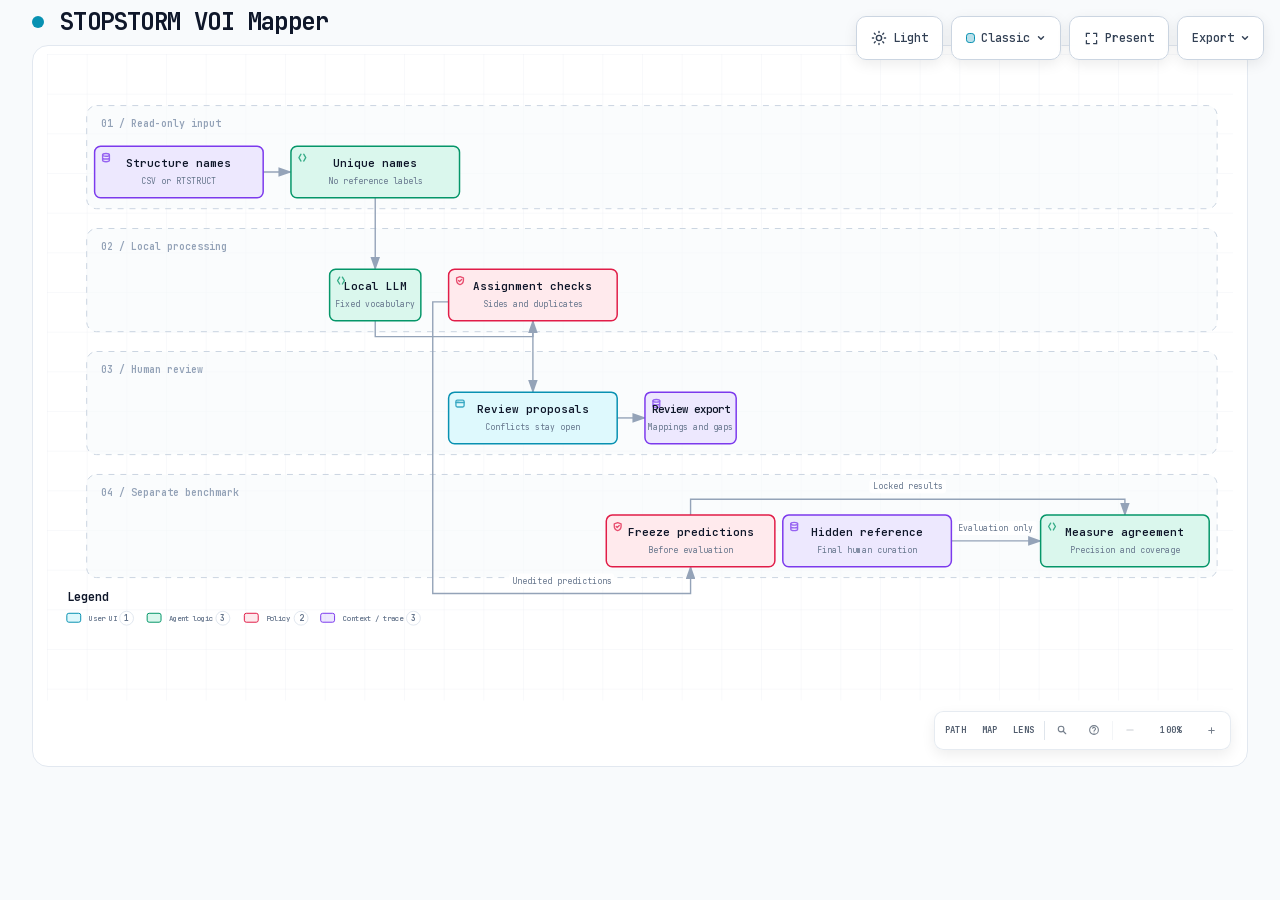
==== docs/workflow.html @ 77e79710 "Add local VOI mapping workflow with guarded assignments and synthetic tests" ====
<!DOCTYPE html>
<html lang="en" data-theme="dark" data-preset="classic">
<head>
  <meta charset="UTF-8">
  <meta name="viewport" content="width=device-width, initial-scale=1.0">
  <meta name="generator" content="archify 2.17.0-dev.1">
  <title>STOPSTORM VOI Mapper Diagram</title>
  <script>
    // Resolve the theme before first paint so light-preference users don't
    // see a dark flash. The toolbar script below re-applies with UI state.
    (function () {
      try {
        var theme = null;
        try {
          var param = new URLSearchParams(window.location.search).get('theme');
          if (param === 'light' || param === 'dark') theme = param;
          if (new URLSearchParams(window.location.search).get('embed') === '1') {
            document.documentElement.setAttribute('data-embed', 'true');
          }
          if (new URLSearchParams(window.location.search).get('present') === '1') {
            document.documentElement.setAttribute('data-present', 'true');
          }
        } catch (_) {}
        if (!theme) {
          try { theme = localStorage.getItem('archify-theme'); } catch (_) {}
        }
        if (theme !== 'light' && theme !== 'dark') {
          theme = window.matchMedia('(prefers-color-scheme: light)').matches ? 'light' : 'dark';
        }
        document.documentElement.setAttribute('data-theme', theme);
      } catch (_) {}
    })();
  </script>
  <style id="archify-fonts">
/*
JetBrains Mono variable WOFF2 subsets from Google Fonts service revision v24.
These fixed bytes are shared by the viewer and its SVG/raster exports.
No local() source: an installed copy must not override the bundled font.
Uncovered characters (including CJK) still use the system fallback stack.
Upstream: https://github.com/JetBrains/JetBrainsMono

cyrillic-ext    1664 bytes  sha256 9343de2ca5d9549f792e7962375af8efb0f320c7643bfd36c884b5a30e5c396f
cyrillic        8892 bytes  sha256 4995a9a43ac659ec32fcd8b463755cd6a07b31a6e6b3894a6a153b661cf490e2
greek           6800 bytes  sha256 49c3da6c9a2b279b0f1f860f5cfb1f5dc38d88a5c7be9c9b1837bbc4e3db6111
vietnamese      5872 bytes  sha256 d44eb1936043a56038eb02dd70b243f379bef65783f94ec12f277550720411f1
latin-ext      11596 bytes  sha256 9c38cb2d0d2d93c1ee6e21fa78db76f13ea7e15e15cc64214c7ca89b6aaa35c4
latin          31340 bytes  sha256 2c32b9b3ee358c119e210f6f5195f9bd34894d78a785ff2e95d60e718e400af4

Copyright 2020 The JetBrains Mono Project Authors (https://github.com/JetBrains/JetBrainsMono)

This Font Software is licensed under the SIL Open Font License, Version 1.1.
This license is copied below, and is also available with a FAQ at:
https://openfontlicense.org


-----------------------------------------------------------
SIL OPEN FONT LICENSE Version 1.1 - 26 February 2007
-----------------------------------------------------------

PREAMBLE
The goals of the Open Font License (OFL) are to stimulate worldwide
development of collaborative font projects, to support the font creation
efforts of academic and linguistic communities, and to provide a free and
open framework in which fonts may be shared and improved in partnership
with others.

The OFL allows the licensed fonts to be used, studied, modified and
redistributed freely as long as they are not sold by themselves. The
fonts, including any derivative works, can be bundled, embedded,
redistributed and/or sold with any software provided that any reserved
names are not used by derivative works. The fonts and derivatives,
however, cannot be released under any other type of license. The
requirement for fonts to remain under this license does not apply
to any document created using the fonts or their derivatives.

DEFINITIONS
"Font Software" refers to the set of files released by the Copyright
Holder(s) under this license and clearly marked as such. This may
include source files, build scripts and documentation.

"Reserved Font Name" refers to any names specified as such after the
copyright statement(s).

"Original Version" refers to the collection of Font Software components as
distributed by the Copyright Holder(s).

"Modified Version" refers to any derivative made by adding to, deleting,
or substituting -- in part or in whole -- any of the components of the
Original Version, by changing formats or by porting the Font Software to a
new environment.

"Author" refers to any designer, engineer, programmer, technical
writer or other person who contributed to the Font Software.

PERMISSION & CONDITIONS
Permission is hereby granted, free of charge, to any person obtaining
a copy of the Font Software, to use, study, copy, merge, embed, modify,
redistribute, and sell modified and unmodified copies of the Font
Software, subject to the following conditions:

1) Neither the Font Software nor any of its individual components,
in Original or Modified Versions, may be sold by itself.

2) Original or Modified Versions of the Font Software may be bundled,
redistributed and/or sold with any software, provided that each copy
contains the above copyright notice and this license. These can be
included either as stand-alone text files, human-readable headers or
in the appropriate machine-readable metadata fields within text or
binary files as long as those fields can be easily viewed by the user.

3) No Modified Version of the Font Software may use the Reserved Font
Name(s) unless explicit written permission is granted by the corresponding
Copyright Holder. This restriction only applies to the primary font name as
presented to the users.

4) The name(s) of the Copyright Holder(s) or the Author(s) of the Font
Software shall not be used to promote, endorse or advertise any
Modified Version, except to acknowledge the contribution(s) of the
Copyright Holder(s) and the Author(s) or with their explicit written
permission.

5) The Font Software, modified or unmodified, in part or in whole,
must be distributed entirely under this license, and must not be
distributed under any other license. The requirement for fonts to
remain under this license does not apply to any document created
using the Font Software.

TERMINATION
This license becomes null and void if any of the above conditions are
not met.

DISCLAIMER
THE FONT SOFTWARE IS PROVIDED "AS IS", WITHOUT WARRANTY OF ANY KIND,
EXPRESS OR IMPLIED, INCLUDING BUT NOT LIMITED TO ANY WARRANTIES OF
MERCHANTABILITY, FITNESS FOR A PARTICULAR PURPOSE AND NONINFRINGEMENT
OF COPYRIGHT, PATENT, TRADEMARK, OR OTHER RIGHT. IN NO EVENT SHALL THE
COPYRIGHT HOLDER BE LIABLE FOR ANY CLAIM, DAMAGES OR OTHER LIABILITY,
INCLUDING ANY GENERAL, SPECIAL, INDIRECT, INCIDENTAL, OR CONSEQUENTIAL
DAMAGES, WHETHER IN AN ACTION OF CONTRACT, TORT OR OTHERWISE, ARISING
FROM, OUT OF THE USE OR INABILITY TO USE THE FONT SOFTWARE OR FROM
OTHER DEALINGS IN THE FONT SOFTWARE.
*/
    /* cyrillic-ext */
    @font-face { font-family: 'JetBrains Mono'; font-style: normal; font-weight: 400 800; font-display: swap;
      src: url([data-uri]) format('woff2');
      unicode-range: U+0460-052F, U+1C80-1C8A, U+20B4, U+2DE0-2DFF, U+A640-A69F, U+FE2E-FE2F; }
    /* cyrillic */
    @font-face { font-family: 'JetBrains Mono'; font-style: normal; font-weight: 400 800; font-display: swap;
      src: url([data-uri]) format('woff2');
      unicode-range: U+0301, U+0400-045F, U+0490-0491, U+04B0-04B1, U+2116; }
    /* greek */
    @font-face { font-family: 'JetBrains Mono'; font-style: normal; font-weight: 400 800; font-display: swap;
      src: url([data-uri]) format('woff2');
      unicode-range: U+0370-0377, U+037A-037F, U+0384-038A, U+038C, U+038E-03A1, U+03A3-03FF; }
    /* vietnamese */
    @font-face { font-family: 'JetBrains Mono'; font-style: normal; font-weight: 400 800; font-display: swap;
      src: url([data-uri]) format('woff2');
      unicode-range: U+0102-0103, U+0110-0111, U+0128-0129, U+0168-0169, U+01A0-01A1, U+01AF-01B0, U+0300-0301, U+0303-0304, U+0308-0309, U+0323, U+0329, U+1EA0-1EF9, U+20AB; }
    /* latin-ext */
    @font-face { font-family: 'JetBrains Mono'; font-style: normal; font-weight: 400 800; font-display: swap;
      src: url([data-uri]) format('woff2');
      unicode-range: U+0100-02BA, U+02BD-02C5, U+02C7-02CC, U+02CE-02D7, U+02DD-02FF, U+0304, U+0308, U+0329, U+1D00-1DBF, U+1E00-1E9F, U+1EF2-1EFF, U+2020, U+20A0-20AB, U+20AD-20C0, U+2113, U+2C60-2C7F, U+A720-A7FF; }
    /* latin */
    @font-face { font-family: 'JetBrains Mono'; font-style: normal; font-weight: 400 800; font-display: swap;
      src: url([data-uri]) format('woff2');
      unicode-range: U+0000-00FF, U+0131, U+0152-0153, U+02BB-02BC, U+02C6, U+02DA, U+02DC, U+0304, U+0308, U+0329, U+2000-206F, U+20AC, U+2122, U+2191, U+2193, U+2212, U+2215, U+FEFF, U+FFFD; }
  </style>
  <style>
    /* ==========================================================
       THEME VARIABLES — switch by toggling [data-theme] on <html>
       ========================================================== */
    :root,
    [data-theme="dark"] {
      --bg: #020617;
      --grid: #1e293b;
      --text: #ffffff;
      --text-muted: #94a3b8;
      --text-dim: #475569;
      /* UI chrome and menu hints need more contrast than SVG .t-dim accents */
      --text-faint: #7d8da1;

      --panel: rgba(15, 23, 42, 0.5);
      --panel-border: #1e293b;
      --lane-fill: rgba(15, 23, 42, 0.22);
      --lane-stroke: #334155;

      --arrow: #64748b;
      --arrow-emphasis: #34d399;

      /* Opaque mask color used behind semi-transparent component fills
         so the arrows drawn underneath are properly hidden. */
      --mask: #0f172a;

      --frontend-fill:    rgba(8, 51, 68, 0.4);
      --frontend-stroke:  #22d3ee;
      --backend-fill:     rgba(6, 78, 59, 0.4);
      --backend-stroke:   #34d399;
      --database-fill:    rgba(76, 29, 149, 0.4);
      --database-stroke:  #a78bfa;
      --cloud-fill:       rgba(120, 53, 15, 0.3);
      --cloud-stroke:     #fbbf24;
      --security-fill:    rgba(136, 19, 55, 0.4);
      --security-stroke:  #fb7185;
      --messagebus-fill:  rgba(251, 146, 60, 0.3);
      --messagebus-stroke:#fb923c;
      --external-fill:    rgba(30, 41, 59, 0.5);
      --external-stroke:  #94a3b8;

      --toolbar-bg:       rgba(15, 23, 42, 0.8);
      --toolbar-border:   #334155;
      --toolbar-text:     #e2e8f0;
      --toolbar-hover:    rgba(15, 23, 42, 0.95);
      --toolbar-menu-bg:  #0f172a;
    }

    [data-theme="light"] {
      --bg: #f8fafc;
      --grid: #e2e8f0;
      --text: #0f172a;
      --text-muted: #64748b;
      --text-dim: #94a3b8;
      --text-faint: #64748b;

      --panel: #ffffff;
      --panel-border: #e2e8f0;
      --lane-fill: rgba(248, 250, 252, 0.65);
      --lane-stroke: #cbd5e1;

      --arrow: #94a3b8;
      --arrow-emphasis: #059669;

      --mask: #ffffff;

      --frontend-fill:    rgba(34, 211, 238, 0.15);
      --frontend-stroke:  #0891b2;
      --backend-fill:     rgba(52, 211, 153, 0.18);
      --backend-stroke:   #059669;
      --database-fill:    rgba(167, 139, 250, 0.2);
      --database-stroke:  #7c3aed;
      --cloud-fill:       rgba(251, 191, 36, 0.18);
      --cloud-stroke:     #d97706;
      --security-fill:    rgba(251, 113, 133, 0.15);
      --security-stroke:  #e11d48;
      --messagebus-fill:  rgba(251, 146, 60, 0.15);
      --messagebus-stroke:#ea580c;
      --external-fill:    rgba(148, 163, 184, 0.18);
      --external-stroke:  #64748b;

      --toolbar-bg:       rgba(255, 255, 255, 0.92);
      --toolbar-border:   #cbd5e1;
      --toolbar-text:     #334155;
      --toolbar-hover:    #ffffff;
      --toolbar-menu-bg:  #ffffff;
    }

    /* ==========================================================
       SIGNAL FLOW — an opt-in, motion-forward visual preset.
       The variables also target a standalone exported SVG, whose
       root carries data-preset and data-theme directly.
       ========================================================== */
    [data-preset="signal-flow"][data-theme="dark"] {
      --bg: #030711;
      --grid: #15233a;
      --panel: rgba(6, 14, 28, 0.78);
      --panel-border: #1d3350;
      --lane-fill: rgba(9, 22, 40, 0.5);
      --lane-stroke: #2c4564;
      --text: #f5fbff;
      --text-muted: #9eb0c7;
      --text-dim: #52667f;
      --text-faint: #7890ad;
      --mask: #07101e;
      --frontend-fill: rgba(6, 182, 212, 0.14);
      --frontend-stroke: #67e8f9;
      --backend-fill: rgba(16, 185, 129, 0.14);
      --backend-stroke: #5eead4;
      --database-fill: rgba(139, 92, 246, 0.16);
      --database-stroke: #c4b5fd;
      --cloud-fill: rgba(245, 158, 11, 0.13);
      --cloud-stroke: #fcd34d;
      --security-fill: rgba(244, 63, 94, 0.13);
      --security-stroke: #fda4af;
      --messagebus-fill: rgba(249, 115, 22, 0.13);
      --messagebus-stroke: #fdba74;
      --external-fill: rgba(71, 85, 105, 0.24);
      --external-stroke: #a5b4c7;
      --arrow: #7890ad;
      --arrow-emphasis: #2dd4bf;
      --toolbar-bg: rgba(7, 16, 30, 0.86);
      --toolbar-border: #29415f;
      --toolbar-menu-bg: #07101e;
    }

    [data-preset="signal-flow"][data-theme="light"] {
      --bg: #f4f9fc;
      --grid: #d4e5ee;
      --panel: rgba(255, 255, 255, 0.82);
      --panel-border: #bfd5e2;
      --lane-fill: rgba(232, 243, 248, 0.62);
      --lane-stroke: #a9c5d5;
      --text: #102638;
      --text-muted: #587287;
      --text-dim: #8aa2b4;
      --text-faint: #668397;
      --mask: #ffffff;
      --frontend-fill: rgba(6, 182, 212, 0.09);
      --frontend-stroke: #0789a1;
      --backend-fill: rgba(5, 150, 105, 0.09);
      --backend-stroke: #087f69;
      --database-fill: rgba(124, 58, 237, 0.09);
      --database-stroke: #7254c7;
      --cloud-fill: rgba(217, 119, 6, 0.08);
      --cloud-stroke: #b9670b;
      --security-fill: rgba(225, 29, 72, 0.08);
      --security-stroke: #c53a59;
      --messagebus-fill: rgba(234, 88, 12, 0.08);
      --messagebus-stroke: #c65f27;
      --external-fill: rgba(100, 116, 139, 0.1);
      --external-stroke: #607a8c;
      --arrow: #7b97aa;
      --arrow-emphasis: #0d9488;
    }

    /* ==========================================================
       BLUEPRINT — a review-first drafting preset for deployment,
       infrastructure, and technical design documentation. It keeps
       the same semantic palette and geometry while trading glow for
       precise grid contrast, squared materials, and drafting marks.
       ========================================================== */
    [data-preset="blueprint"][data-theme="dark"] {
      --bg: #06131f;
      --grid: #17425a;
      --panel: rgba(7, 27, 43, 0.9);
      --panel-border: #27627f;
      --lane-fill: rgba(10, 43, 66, 0.36);
      --lane-stroke: #34799a;
      --text: #e3f6ff;
      --text-muted: #91b8ca;
      --text-dim: #557e92;
      --text-faint: #739caf;
      --mask: #0a2031;
      --frontend-fill: rgba(26, 157, 193, 0.14);
      --frontend-stroke: #66d9ef;
      --backend-fill: rgba(31, 155, 124, 0.13);
      --backend-stroke: #69dfbd;
      --database-fill: rgba(120, 105, 196, 0.14);
      --database-stroke: #b4a8ff;
      --cloud-fill: rgba(197, 145, 43, 0.13);
      --cloud-stroke: #ffd166;
      --security-fill: rgba(199, 76, 104, 0.13);
      --security-stroke: #ff8da1;
      --messagebus-fill: rgba(207, 112, 49, 0.13);
      --messagebus-stroke: #ffad66;
      --external-fill: rgba(84, 119, 139, 0.18);
      --external-stroke: #a7cad9;
      --arrow: #78a3b7;
      --arrow-emphasis: #64dfc1;
      --toolbar-bg: rgba(7, 28, 45, 0.92);
      --toolbar-border: #34799a;
      --toolbar-text: #d8f3ff;
      --toolbar-hover: rgba(18, 58, 83, 0.95);
      --toolbar-menu-bg: #0a2031;
    }

    [data-preset="blueprint"][data-theme="light"] {
      --bg: #edf7fa;
      --grid: #b5d5e1;
      --panel: rgba(249, 253, 255, 0.94);
      --panel-border: #78aabd;
      --lane-fill: rgba(210, 232, 240, 0.42);
      --lane-stroke: #83b2c4;
      --text: #123344;
      --text-muted: #4e7486;
      --text-dim: #86a6b4;
      --text-faint: #668c9d;
      --mask: #f9fdff;
      --frontend-fill: rgba(8, 145, 178, 0.08);
      --frontend-stroke: #087f9c;
      --backend-fill: rgba(5, 128, 101, 0.08);
      --backend-stroke: #08755f;
      --database-fill: rgba(100, 75, 180, 0.08);
      --database-stroke: #6757a8;
      --cloud-fill: rgba(181, 120, 15, 0.08);
      --cloud-stroke: #a86609;
      --security-fill: rgba(190, 48, 80, 0.07);
      --security-stroke: #b32f50;
      --messagebus-fill: rgba(196, 81, 22, 0.07);
      --messagebus-stroke: #b65120;
      --external-fill: rgba(79, 112, 128, 0.08);
      --external-stroke: #506f7e;
      --arrow: #6d93a5;
      --arrow-emphasis: #087f69;
      --toolbar-bg: rgba(247, 252, 254, 0.94);
      --toolbar-border: #8ab5c5;
      --toolbar-text: #294f61;
      --toolbar-hover: #ffffff;
      --toolbar-menu-bg: #f9fdff;
    }

    /* ==========================================================
       EDITORIAL — a warm, publication-minded preset for design
       reviews, launch notes, and documentation. The diagram keeps
       the same semantic palette and exact geometry, but trades
       software chrome for paper, ink, ruled structure, and one
       restrained vermilion accent.
       ========================================================== */
    [data-preset="editorial"][data-theme="dark"] {
      --bg: #181611;
      --grid: #39342a;
      --panel: rgba(35, 31, 24, 0.96);
      --panel-border: #625a4a;
      --lane-fill: rgba(52, 46, 35, 0.46);
      --lane-stroke: #726957;
      --text: #f4eddf;
      --text-muted: #b9ae9b;
      --text-dim: #776e60;
      --text-faint: #9d917e;
      --mask: #231f18;
      --frontend-fill: rgba(43, 133, 142, 0.16);
      --frontend-stroke: #7fc6c7;
      --backend-fill: rgba(63, 132, 92, 0.16);
      --backend-stroke: #8fc29e;
      --database-fill: rgba(117, 91, 141, 0.17);
      --database-stroke: #c0a4d0;
      --cloud-fill: rgba(170, 119, 49, 0.16);
      --cloud-stroke: #d8ad68;
      --security-fill: rgba(157, 69, 65, 0.17);
      --security-stroke: #df9085;
      --messagebus-fill: rgba(174, 79, 42, 0.16);
      --messagebus-stroke: #df946f;
      --external-fill: rgba(126, 115, 96, 0.18);
      --external-stroke: #b8ad99;
      --arrow: #948978;
      --arrow-emphasis: #dd6b3d;
      --toolbar-bg: rgba(35, 31, 24, 0.92);
      --toolbar-border: #625a4a;
      --toolbar-text: #eee5d5;
      --toolbar-hover: #302a20;
      --toolbar-menu-bg: #231f18;
    }

    [data-preset="editorial"][data-theme="light"] {
      --bg: #f2eee5;
      --grid: #d8d0c2;
      --panel: rgba(251, 248, 241, 0.97);
      --panel-border: #c4b9a6;
      --lane-fill: rgba(229, 221, 207, 0.42);
      --lane-stroke: #b8aa94;
      --text: #242018;
      --text-muted: #6f6658;
      --text-dim: #a09788;
      --text-faint: #817767;
      --mask: #fbf8f1;
      --frontend-fill: rgba(31, 117, 126, 0.09);
      --frontend-stroke: #287e84;
      --backend-fill: rgba(42, 119, 75, 0.09);
      --backend-stroke: #397b53;
      --database-fill: rgba(105, 75, 130, 0.09);
      --database-stroke: #765d86;
      --cloud-fill: rgba(157, 103, 31, 0.1);
      --cloud-stroke: #9a671f;
      --security-fill: rgba(153, 58, 52, 0.09);
      --security-stroke: #9e463f;
      --messagebus-fill: rgba(182, 70, 27, 0.09);
      --messagebus-stroke: #ad4b25;
      --external-fill: rgba(101, 91, 75, 0.09);
      --external-stroke: #746b5e;
      --arrow: #8a806f;
      --arrow-emphasis: #bb4c23;
      --toolbar-bg: rgba(251, 248, 241, 0.94);
      --toolbar-border: #c4b9a6;
      --toolbar-text: #40392f;
      --toolbar-hover: #fffdf8;
      --toolbar-menu-bg: #fbf8f1;
    }

    * { margin: 0; padding: 0; box-sizing: border-box; }

    body {
      font-family: 'JetBrains Mono', ui-monospace, SFMono-Regular, Menlo, Consolas, 'DejaVu Sans Mono', 'Liberation Mono', 'Noto Sans Mono CJK SC', 'PingFang SC', 'Hiragino Sans GB', 'Microsoft YaHei', monospace;
      background: var(--bg);
      min-height: 100vh;
      padding: 2rem;
      color: var(--text);
      transition: background 0.2s ease, color 0.2s ease;
    }

    html[data-preset="signal-flow"] body {
      background-image:
        radial-gradient(circle at 18% -8%, rgba(34, 211, 238, 0.14), transparent 34rem),
        radial-gradient(circle at 92% 18%, rgba(139, 92, 246, 0.12), transparent 30rem);
      background-attachment: fixed;
    }
    html[data-preset="signal-flow"][data-theme="light"] body {
      background-image:
        radial-gradient(circle at 18% -8%, rgba(6, 182, 212, 0.12), transparent 34rem),
        radial-gradient(circle at 92% 18%, rgba(139, 92, 246, 0.08), transparent 30rem);
    }
    html[data-preset="blueprint"] body {
      background-image:
        linear-gradient(var(--grid) 1px, transparent 1px),
        linear-gradient(90deg, var(--grid) 1px, transparent 1px);
      background-size: 32px 32px;
      background-position: -1px -1px;
      background-attachment: fixed;
    }
    html[data-preset="editorial"] body {
      background-image:
        linear-gradient(90deg, transparent 0, transparent 5.4rem, color-mix(in srgb, var(--security-stroke) 18%, transparent) 5.4rem, color-mix(in srgb, var(--security-stroke) 18%, transparent) calc(5.4rem + 1px), transparent calc(5.4rem + 1px)),
        repeating-linear-gradient(0deg, transparent 0, transparent 31px, color-mix(in srgb, var(--grid) 36%, transparent) 31px, color-mix(in srgb, var(--grid) 36%, transparent) 32px);
      background-attachment: fixed;
    }

    /* Gallery/embed mode keeps the generated artifact as the source of truth
       while presenting only its diagram surface inside a proof card. */
    html[data-embed="true"] body {
      min-height: 0;
      padding: 0;
      overflow: hidden;
      background: var(--bg);
      background-image: none;
    }
    html[data-embed="true"] .toolbar,
    html[data-embed="true"] .header,
    html[data-embed="true"] .cards,
    html[data-embed="true"] .diagram-nav,
    html[data-embed="true"] .overview-map,
    html[data-embed="true"] .focus-chip,
    html[data-embed="true"] .route-probe,
    html[data-embed="true"] .semantic-lens,
    html[data-embed="true"] .diagram-guide,
    html[data-embed="true"] .node-finder,
    html[data-embed="true"] .guided-views { display: none !important; }
    html[data-embed="true"] .container { max-width: none; }
    html[data-embed="true"] .diagram-container {
      padding: 0.5rem;
      border: 0;
      border-radius: 0;
      box-shadow: none;
    }
    html[data-embed="true"] .diagram-container svg { min-width: 0; }

    /* Share Chapter Cue lives in the HTML viewer layer, not inside the SVG.
       It gives one-shot embeds a title, authored note, truthful stop order,
       and lifecycle state while canonical diagram geometry stays untouched. */
    .share-chapter-cue { display: none; }
    html[data-embed="true"][data-share-playback="true"] .share-chapter-cue:not([hidden]),
    html[data-embed="true"][data-share-moment="true"] .share-chapter-cue:not([hidden]) {
      position: absolute;
      z-index: 18;
      top: 0.85rem;
      left: 50%;
      display: grid;
      grid-template-columns: auto minmax(9rem, 13.5rem) minmax(0, 1fr);
      align-items: center;
      gap: 0.45rem 0.85rem;
      width: min(52rem, calc(100% - 1.5rem));
      min-height: 3.35rem;
      padding: 0.55rem 0.75rem 0.65rem;
      overflow: hidden;
      border: 1px solid color-mix(in srgb, var(--frontend-stroke) 42%, var(--toolbar-border));
      border-radius: 0.75rem;
      background:
        linear-gradient(115deg, color-mix(in srgb, var(--frontend-fill) 52%, transparent), transparent 45%),
        color-mix(in srgb, var(--toolbar-menu-bg) 92%, transparent);
      color: var(--toolbar-text);
      box-shadow: 0 14px 42px rgba(0, 0, 0, 0.3), inset 0 1px 0 rgba(255, 255, 255, 0.045);
      backdrop-filter: blur(16px);
      pointer-events: none;
      animation: archify-share-cue-enter 280ms cubic-bezier(0.22, 1, 0.36, 1) both;
    }
    html[data-preset="blueprint"] .share-chapter-cue {
      border-radius: 0.2rem;
      background:
        linear-gradient(90deg, color-mix(in srgb, var(--frontend-fill) 46%, transparent), transparent 36%),
        var(--toolbar-menu-bg);
      box-shadow: 0 10px 28px rgba(0, 0, 0, 0.2);
      backdrop-filter: none;
    }
    html[data-preset="editorial"] .share-chapter-cue {
      border-color: var(--panel-border);
      background:
        linear-gradient(90deg, color-mix(in srgb, var(--security-fill) 58%, transparent), transparent 42%),
        var(--toolbar-menu-bg);
      box-shadow: 0 10px 30px color-mix(in srgb, #000 18%, transparent);
      backdrop-filter: none;
    }
    html[data-preset="editorial"] .share-chapter-state { color: var(--arrow-emphasis); }
    html[data-preset="editorial"] .share-chapter-state::before {
      border-radius: 0;
      box-shadow: none;
      transform: rotate(45deg) scale(0.8);
    }
    .share-chapter-index {
      display: grid;
      gap: 0.12rem;
      min-width: 5rem;
      padding-right: 0.75rem;
      border-right: 1px solid var(--toolbar-border);
    }
    .share-chapter-state {
      display: inline-flex;
      align-items: center;
      gap: 0.36rem;
      color: var(--frontend-stroke);
      font-size: 0.5rem;
      font-weight: 800;
      letter-spacing: 0.14em;
      text-transform: uppercase;
    }
    .share-chapter-state::before {
      width: 0.38rem;
      height: 0.38rem;
      border-radius: 50%;
      background: currentColor;
      box-shadow: 0 0 10px currentColor;
      content: '';
    }
    .share-chapter-cue[data-state="playing"] .share-chapter-state::before {
      animation: archify-share-cue-pulse 1.15s ease-in-out infinite;
    }
    .share-chapter-count {
      color: var(--text-faint);
      font-size: 0.5rem;
      font-weight: 700;
      letter-spacing: 0.08em;
      text-transform: uppercase;
    }
    .share-chapter-copy { min-width: 0; }
    .share-chapter-copy strong,
    .share-chapter-copy small,
    .share-chapter-route {
      display: block;
      overflow: hidden;
      text-overflow: ellipsis;
      white-space: nowrap;
    }
    .share-chapter-copy strong {
      color: var(--toolbar-text);
      font-size: 0.6875rem;
      line-height: 1.35;
    }
    .share-chapter-copy small {
      margin-top: 0.08rem;
      color: var(--text-muted);
      font-size: 0.5rem;
      line-height: 1.35;
    }
    .share-chapter-route {
      color: color-mix(in srgb, var(--frontend-stroke) 76%, var(--text-muted));
      font-size: 0.5625rem;
      font-weight: 650;
      letter-spacing: 0.015em;
      text-align: right;
    }
    .share-chapter-progress {
      position: absolute;
      right: 0;
      bottom: 0;
      left: 0;
      height: 2px;
      overflow: hidden;
      background: color-mix(in srgb, var(--toolbar-border) 72%, transparent);
    }
    .share-chapter-progress span {
      display: block;
      width: 100%;
      height: 100%;
      background: linear-gradient(90deg, var(--frontend-stroke), var(--database-stroke));
      box-shadow: 0 0 12px var(--frontend-stroke);
      transform: scaleX(0);
      transform-origin: left center;
    }

    /* Presentation Stage is a viewer-only layer: it gives the live diagram
       the viewport while keeping guided views, theme, focus, and exports real.
       Embed mode wins when both query parameters are present. */
    html[data-present="true"]:not([data-embed="true"]) body {
      height: 100dvh;
      min-height: 0;
      padding: 1rem;
      overflow: hidden;
    }
    html[data-present="true"]:not([data-embed="true"]) .container {
      display: flex;
      flex-direction: column;
      gap: 0.75rem;
      width: 100%;
      max-width: none;
      height: calc(100dvh - 2rem);
    }
    html[data-present="true"]:not([data-embed="true"]) .header {
      flex: none;
      min-width: 0;
      margin: 0;
      padding-right: 23rem;
    }
    html[data-present="true"]:not([data-embed="true"]) .header-row { margin-bottom: 0.25rem; }
    html[data-present="true"]:not([data-embed="true"]) .subtitle {
      overflow: hidden;
      text-overflow: ellipsis;
      white-space: nowrap;
    }
    html[data-present="true"]:not([data-embed="true"]) .guided-views {
      flex: none;
      margin-bottom: 0;
    }
    html[data-present="true"]:not([data-embed="true"]) .diagram-container {
      display: flex;
      flex: 1 1 auto;
      align-items: center;
      justify-content: center;
      min-height: 0;
      padding: 0.75rem;
      padding-bottom: calc(0.75rem + var(--archify-nav-reserve));
    }
    html[data-present="true"]:not([data-embed="true"]) .diagram-container > svg {
      flex: 1 1 auto;
      height: 100%;
      min-height: 0;
      width: 100%;
      min-width: 0;
    }
    html[data-present="true"]:not([data-embed="true"]) .cards { display: none; }
    html[data-present="true"]:not([data-embed="true"]) #btn-present {
      border-color: var(--frontend-stroke);
      color: var(--frontend-stroke);
    }

    /* The reader owns only the outer scale. Wide diagrams keep one authored
       SVG/viewBox while the runtime chooses a desktop width from the actual
       vertical budget. This avoids device-specific files and breakpoint
       jumps between a laptop and a tall monitor. */
    .container {
      width: 100%;
      max-width: var(--archify-reader-width, 1440px);
      margin: 0 auto;
    }
    @media (min-width: 768px) and (max-height: 920px) {
      .header { margin-bottom: 1rem; }
      .diagram-container { padding: 1rem; }
      .cards { margin-top: 1rem; }
      .card { padding: 1rem; }
    }

    .header { margin-bottom: 1.5rem; padding-right: 29.5rem; }

    html[data-preset="signal-flow"] .header,
    html[data-preset="blueprint"] .header,
    html[data-preset="editorial"] .header { padding-right: 29.5rem; }

    .header-row {
      display: flex;
      align-items: center;
      gap: 1rem;
      margin-bottom: 0.5rem;
    }

    .pulse-dot {
      width: 12px;
      height: 12px;
      background: var(--frontend-stroke);
      border-radius: 50%;
      animation: none;
    }

    html[data-motion-capable="true"] .pulse-dot { animation: pulse 2s infinite; }

    @keyframes pulse {
      0%, 100% { opacity: 1; }
      50% { opacity: 0.5; }
    }

    h1 {
      font-size: 1.5rem;
      font-weight: 700;
      letter-spacing: -0.025em;
    }

    .subtitle {
      color: var(--text-muted);
      font-size: 0.875rem;
      margin-left: 1.75rem;
    }

    html[data-preset="signal-flow"] .header-row::after {
      content: attr(data-preset-badge-signal-flow);
      margin-left: auto;
      color: var(--frontend-stroke);
      border: 1px solid var(--frontend-stroke);
      border-radius: 999px;
      padding: 0.28rem 0.6rem;
      font-size: 0.625rem;
      letter-spacing: 0.12em;
      opacity: 0.82;
      box-shadow: 0 0 20px rgba(34, 211, 238, 0.12);
      white-space: nowrap;
    }

    html[data-preset="blueprint"] .pulse-dot {
      width: 10px;
      height: 10px;
      border: 1px solid var(--frontend-stroke);
      border-radius: 1px;
      background: transparent;
      box-shadow: inset 0 0 0 2px var(--bg);
      transform: rotate(45deg);
      animation: none;
    }
    html[data-preset="blueprint"] .header-row::after {
      content: attr(data-preset-badge-blueprint);
      margin-left: auto;
      padding: 0.28rem 0.55rem;
      border-top: 1px solid var(--frontend-stroke);
      border-bottom: 1px solid var(--frontend-stroke);
      color: var(--frontend-stroke);
      font-size: 0.5625rem;
      font-weight: 700;
      letter-spacing: 0.14em;
      white-space: nowrap;
    }

    html[data-preset="editorial"] h1,
    html[data-preset="editorial"] .card h3 {
      font-family: Georgia, 'Times New Roman', 'Songti SC', STSong, serif;
      letter-spacing: -0.02em;
    }
    html[data-preset="editorial"] h1 { font-size: 1.72rem; font-weight: 600; }
    html[data-preset="editorial"] .pulse-dot {
      width: 9px;
      height: 9px;
      border: 1px solid var(--arrow-emphasis);
      border-radius: 0;
      background: var(--arrow-emphasis);
      box-shadow: 0 0 0 3px color-mix(in srgb, var(--arrow-emphasis) 14%, transparent);
      transform: rotate(45deg);
      animation: none;
    }
    html[data-preset="editorial"] .header-row::after {
      content: attr(data-preset-badge-editorial);
      margin-left: auto;
      padding: 0.32rem 0 0.24rem;
      border-bottom: 2px solid var(--arrow-emphasis);
      color: var(--arrow-emphasis);
      font-family: Georgia, 'Times New Roman', serif;
      font-size: 0.625rem;
      font-style: italic;
      font-weight: 600;
      letter-spacing: 0.08em;
      white-space: nowrap;
    }

    .diagram-container {
      --archify-nav-reserve: 0px;
      background: var(--panel);
      border-radius: 1rem;
      border: 1px solid var(--panel-border);
      padding: 1.5rem;
      padding-bottom: calc(1.5rem + var(--archify-nav-reserve));
      overflow: hidden;
      position: relative;
    }

    html[data-preset="signal-flow"] .diagram-container {
      position: relative;
      overflow: hidden;
      background: linear-gradient(180deg, rgba(8, 20, 38, 0.82), rgba(3, 8, 18, 0.94));
      box-shadow: inset 0 1px 0 rgba(255, 255, 255, 0.04), 0 28px 80px rgba(0, 0, 0, 0.34);
    }
    html[data-preset="signal-flow"][data-theme="light"] .diagram-container {
      background: linear-gradient(180deg, rgba(255, 255, 255, 0.9), rgba(237, 246, 250, 0.94));
      box-shadow: inset 0 1px 0 rgba(255, 255, 255, 0.72), 0 24px 60px rgba(45, 78, 99, 0.12);
    }
    html[data-preset="blueprint"] .diagram-container {
      border-color: var(--panel-border);
      border-radius: 0.35rem;
      background: var(--panel);
      box-shadow:
        inset 0 0 0 1px color-mix(in srgb, var(--panel-border) 34%, transparent),
        0 18px 48px rgba(0, 0, 0, 0.16);
    }
    html[data-preset="blueprint"] .diagram-container::after {
      content: "";
      position: absolute;
      z-index: 10;
      inset: 0.7rem;
      pointer-events: none;
      background:
        linear-gradient(var(--frontend-stroke), var(--frontend-stroke)) left top / 1.35rem 1px no-repeat,
        linear-gradient(var(--frontend-stroke), var(--frontend-stroke)) left top / 1px 1.35rem no-repeat,
        linear-gradient(var(--frontend-stroke), var(--frontend-stroke)) right top / 1.35rem 1px no-repeat,
        linear-gradient(var(--frontend-stroke), var(--frontend-stroke)) right top / 1px 1.35rem no-repeat,
        linear-gradient(var(--frontend-stroke), var(--frontend-stroke)) left bottom / 1.35rem 1px no-repeat,
        linear-gradient(var(--frontend-stroke), var(--frontend-stroke)) left bottom / 1px 1.35rem no-repeat,
        linear-gradient(var(--frontend-stroke), var(--frontend-stroke)) right bottom / 1.35rem 1px no-repeat,
        linear-gradient(var(--frontend-stroke), var(--frontend-stroke)) right bottom / 1px 1.35rem no-repeat;
      opacity: 0.58;
    }
    html[data-preset="editorial"] .diagram-container {
      overflow: hidden;
      border-color: var(--panel-border);
      border-radius: 0.38rem;
      background:
        linear-gradient(90deg, color-mix(in srgb, var(--security-fill) 58%, transparent), transparent 12%),
        var(--panel);
      box-shadow:
        0 1px 0 color-mix(in srgb, var(--text) 6%, transparent),
        0 18px 48px color-mix(in srgb, #000 19%, transparent);
    }
    html[data-preset="editorial"] .diagram-container::after {
      position: absolute;
      z-index: 10;
      top: 0.72rem;
      right: 1.25rem;
      padding: 0.2rem 0.52rem;
      border: 1px solid var(--panel-border);
      background: var(--panel);
      color: var(--arrow-emphasis);
      content: attr(data-preset-badge-editorial-plate);
      font-family: Georgia, 'Times New Roman', serif;
      font-size: 0.52rem;
      font-style: italic;
      font-weight: 600;
      letter-spacing: 0.09em;
      pointer-events: none;
    }
    html[data-embed="true"][data-preset="editorial"] .diagram-container::after { display: none; }
    html[data-motion-capable="true"][data-preset="signal-flow"][data-ambient-motion="running"] .diagram-container::before {
      content: "";
      position: absolute;
      inset: 0;
      pointer-events: none;
      background: linear-gradient(115deg, transparent 28%, rgba(103, 232, 249, 0.035) 48%, transparent 68%);
      transform: translateX(-70%);
      animation: archify-signal-scan 4.8s ease-in-out 1 both;
    }

    /* Motion Governor gives the reader a real static state and gives the
       strongest semantic action the only motion budget. Atmosphere resets to
       its authored base instead of freezing mid-cycle. Static artifacts never
       start a decorative pulse or scan. */
    html:not([data-motion-capable="true"]) svg[data-animation="trace"] [data-animate] {
      animation: none !important;
    }
    html[data-motion="still"] .pulse-dot,
    html[data-motion="still"] .diagram-container::before,
    html[data-motion="still"] svg[data-animation="trace"] [data-animate],
    html[data-motion-owner] .pulse-dot,
    html[data-motion-owner] .diagram-container::before,
    html[data-motion-owner] svg[data-animation="trace"] [data-animate],
    html[data-embed="true"] .pulse-dot,
    html[data-embed="true"] .diagram-container::before,
    html[data-share-playback="true"] .pulse-dot,
    html[data-share-playback="true"] .diagram-container::before,
    html[data-document-hidden="true"] .pulse-dot,
    html[data-document-hidden="true"] .diagram-container::before,
    html[data-document-hidden="true"] svg[data-animation="trace"] [data-animate] {
      animation: none !important;
    }
    html[data-motion="still"] .diagram-container::before,
    html[data-motion-owner] .diagram-container::before,
    html[data-embed="true"] .diagram-container::before,
    html[data-share-playback="true"] .diagram-container::before {
      opacity: 0;
    }
    html[data-motion="still"] .guided-view-progress span,
    html[data-motion="still"] .guided-story-caption,
    html[data-motion="still"] .story-trail-flow,
    html[data-motion="still"] .intent-trace-flow,
    html[data-motion="still"] .route-probe-flow,
    html[data-motion="still"] .route-journey-flow,
    html[data-motion="still"] .semantic-lens-flow,
    html[data-motion="still"] .diagram-guide,
    html[data-motion="still"] [data-story-step],
    html[data-motion="still"] .overview-map-live,
    html[data-motion="still"] .guided-view-stop,
    html[data-motion="still"] .share-chapter-cue,
    html[data-motion="still"] .share-chapter-state::before,
    html[data-motion="still"] .share-chapter-progress span,
    html[data-document-hidden="true"] .guided-view-progress span,
    html[data-document-hidden="true"] .story-trail-flow,
    html[data-document-hidden="true"] .intent-trace-flow,
    html[data-document-hidden="true"] .route-probe-flow,
    html[data-document-hidden="true"] .route-journey-flow,
    html[data-document-hidden="true"] .semantic-lens-flow,
    html[data-document-hidden="true"] .diagram-guide,
    html[data-document-hidden="true"] [data-story-step],
    html[data-document-hidden="true"] .overview-map-live,
    html[data-document-hidden="true"] .guided-view-stop,
    html[data-document-hidden="true"] .share-chapter-cue,
    html[data-document-hidden="true"] .share-chapter-state::before,
    html[data-document-hidden="true"] .share-chapter-progress span {
      animation: none !important;
    }
    html[data-motion="still"] .guided-view-progress span {
      transform: scaleX(1) !important;
    }
    html[data-motion="still"] svg[data-story-playing="true"] .story-trail-flow {
      stroke-dasharray: none;
      stroke-dashoffset: 0;
      opacity: 0.55;
    }
    html[data-motion="still"] .intent-trace-flow,
    html[data-motion="still"] .route-probe-flow {
      stroke-dasharray: none;
      stroke-dashoffset: 0;
      opacity: 0.72;
    }
    html[data-motion="still"] .route-journey-overlay,
    html[data-document-hidden="true"] .route-journey-overlay { display: none !important; }
    html[data-motion="still"] .relationship-pulse-overlay,
    html[data-motion="still"] .story-carrier-overlay,
    html[data-document-hidden="true"] .story-carrier-overlay { display: none !important; }
    html[data-motion="still"] .chapter-handoff-overlay { display: none !important; }
    html[data-motion="still"] .chapter-handoff-anchor { animation: none !important; }
    html[data-motion="still"] .guided-view-chapter,
    html[data-motion="still"] svg [data-node-id],
    html[data-motion="still"] svg [data-edge-from],
    html[data-motion="still"] svg [data-detail],
    html[data-motion="still"] svg [data-detail-anchor],
    html[data-motion="still"] svg [data-legend-hit],
    html[data-motion="still"] svg {
      transition: none !important;
    }

    svg {
      width: 100%;
      min-width: min(900px, 100%);
      display: block;
      transform-origin: 0 0;
      transition: transform 0.18s ease;
    }

    .diagram-container.is-camera-moving svg {
      transition: transform 0.42s cubic-bezier(0.22, 1, 0.36, 1);
    }
    .diagram-container.is-camera-transaction svg { transition: none; }
    .diagram-container.is-pannable { cursor: grab; }
    .diagram-container.is-panning { cursor: grabbing; user-select: none; }
    .diagram-container.is-panning svg { transition: none; }

    .diagram-nav {
      position: absolute;
      right: 1rem;
      bottom: 1rem;
      z-index: 12;
      display: inline-flex;
      align-items: center;
      max-width: calc(100% - 2rem);
      padding: 0.15rem;
      gap: 0;
      overflow-x: auto;
      border: 1px solid color-mix(in srgb, var(--toolbar-border) 48%, transparent);
      border-radius: 0.58rem;
      background: color-mix(in srgb, var(--toolbar-bg) 82%, transparent);
      box-shadow: 0 5px 14px rgba(0, 0, 0, 0.07);
      backdrop-filter: blur(10px);
      scrollbar-width: none;
    }
    .diagram-nav::-webkit-scrollbar { display: none; }
    .diagram-nav button,
    .focus-chip button,
    .guided-views button {
      border: 0;
      background: transparent;
      color: var(--toolbar-text);
      font: inherit;
      cursor: pointer;
    }
    .diagram-nav button {
      min-width: 2rem;
      height: 2rem;
      padding: 0 0.35rem;
      border-radius: 0.35rem;
      color: color-mix(in srgb, var(--toolbar-text) 68%, transparent);
      font-size: 0.56rem;
      font-weight: 600;
      letter-spacing: 0.02em;
      transition: background 0.15s, color 0.15s;
    }
    .diagram-nav button:hover,
    .diagram-nav button:focus-visible,
    .focus-chip button:hover,
    .focus-chip button:focus-visible,
    .guided-views button:hover,
    .guided-views button:focus-visible { background: var(--toolbar-hover); }
    .diagram-nav button:focus-visible,
    .focus-chip button:focus-visible,
    .guided-views button:focus-visible {
      outline: 2px solid var(--frontend-stroke);
      outline-offset: 1px;
    }
    .diagram-nav button:disabled { opacity: 0.38; cursor: default; }
    .diagram-nav button:disabled:hover { background: transparent; }
    .diagram-nav #btn-route-probe,
    .diagram-nav #btn-overview-map,
    .diagram-nav #btn-semantic-lens {
      min-width: auto;
      padding-inline: 0.5rem;
      color: color-mix(in srgb, var(--toolbar-text) 86%, transparent);
      font-weight: 650;
    }
    .diagram-nav #btn-node-finder,
    .diagram-nav [data-view="out"] {
      position: relative;
      margin-left: 0.25rem;
    }
    .diagram-nav #btn-node-finder::before,
    .diagram-nav [data-view="out"]::before {
      position: absolute;
      top: 0.4rem;
      bottom: 0.4rem;
      left: -0.13rem;
      width: 1px;
      background: color-mix(in srgb, var(--toolbar-border) 62%, transparent);
      content: "";
      pointer-events: none;
    }
    .diagram-nav-icon {
      display: block;
      width: 0.72rem;
      height: 0.72rem;
      margin: auto;
      background: currentColor;
      -webkit-mask-position: center;
      -webkit-mask-repeat: no-repeat;
      -webkit-mask-size: contain;
      mask-position: center;
      mask-repeat: no-repeat;
      mask-size: contain;
    }
    .diagram-nav-icon.find {
      -webkit-mask-image: url("data:image/svg+xml,%3Csvg xmlns='http://www.w3.org/2000/svg' viewBox='0 0 20 20'%3E%3Ccircle cx='8.5' cy='8.5' r='4.5' fill='none' stroke='black' stroke-width='1.8'/%3E%3Cpath d='m12 12 4 4' fill='none' stroke='black' stroke-width='1.8' stroke-linecap='round'/%3E%3C/svg%3E");
      mask-image: url("data:image/svg+xml,%3Csvg xmlns='http://www.w3.org/2000/svg' viewBox='0 0 20 20'%3E%3Ccircle cx='8.5' cy='8.5' r='4.5' fill='none' stroke='black' stroke-width='1.8'/%3E%3Cpath d='m12 12 4 4' fill='none' stroke='black' stroke-width='1.8' stroke-linecap='round'/%3E%3C/svg%3E");
    }
    .diagram-nav-icon.guide {
      -webkit-mask-image: url("data:image/svg+xml,%3Csvg xmlns='http://www.w3.org/2000/svg' viewBox='0 0 20 20'%3E%3Ccircle cx='10' cy='10' r='7' fill='none' stroke='black' stroke-width='1.7'/%3E%3Cpath d='M7.8 7.3a2.4 2.4 0 014.6.9c0 1.8-2.4 2-2.4 3.7M10 14.9h.01' fill='none' stroke='black' stroke-width='1.7' stroke-linecap='round'/%3E%3C/svg%3E");
      mask-image: url("data:image/svg+xml,%3Csvg xmlns='http://www.w3.org/2000/svg' viewBox='0 0 20 20'%3E%3Ccircle cx='10' cy='10' r='7' fill='none' stroke='black' stroke-width='1.7'/%3E%3Cpath d='M7.8 7.3a2.4 2.4 0 014.6.9c0 1.8-2.4 2-2.4 3.7M10 14.9h.01' fill='none' stroke='black' stroke-width='1.7' stroke-linecap='round'/%3E%3C/svg%3E");
    }
    .diagram-nav-icon.minus {
      -webkit-mask-image: url("data:image/svg+xml,%3Csvg xmlns='http://www.w3.org/2000/svg' viewBox='0 0 20 20'%3E%3Cpath d='M5 10h10' fill='none' stroke='black' stroke-width='1.8' stroke-linecap='round'/%3E%3C/svg%3E");
      mask-image: url("data:image/svg+xml,%3Csvg xmlns='http://www.w3.org/2000/svg' viewBox='0 0 20 20'%3E%3Cpath d='M5 10h10' fill='none' stroke='black' stroke-width='1.8' stroke-linecap='round'/%3E%3C/svg%3E");
    }
    .diagram-nav-icon.plus {
      -webkit-mask-image: url("data:image/svg+xml,%3Csvg xmlns='http://www.w3.org/2000/svg' viewBox='0 0 20 20'%3E%3Cpath d='M10 5v10M5 10h10' fill='none' stroke='black' stroke-width='1.8' stroke-linecap='round'/%3E%3C/svg%3E");
      mask-image: url("data:image/svg+xml,%3Csvg xmlns='http://www.w3.org/2000/svg' viewBox='0 0 20 20'%3E%3Cpath d='M10 5v10M5 10h10' fill='none' stroke='black' stroke-width='1.8' stroke-linecap='round'/%3E%3C/svg%3E");
    }
    .diagram-nav [data-view="reset"] {
      display: inline-flex;
      align-items: center;
      justify-content: center;
      gap: 0.2rem;
      min-width: 3.1rem;
      padding-inline: 0.35rem;
    }
    .diagram-nav [data-view="reset"][data-detail-visible] {
      min-width: 3.8rem;
    }
    .diagram-nav-detail {
      color: color-mix(in srgb, var(--toolbar-text) 52%, transparent);
      font-size: 0.44rem;
      font-weight: 700;
      line-height: 1;
      letter-spacing: 0.07em;
    }
    .diagram-nav-percent {
      color: color-mix(in srgb, var(--toolbar-text) 84%, transparent);
      font-size: 0.55rem;
      font-weight: 650;
      line-height: 1;
    }
    .diagram-container[data-camera-indicator="true"] .diagram-nav-detail,
    .diagram-container[data-camera-indicator="true"] .diagram-nav-percent { color: var(--frontend-stroke); }
    .diagram-nav #btn-diagram-guide[aria-expanded="true"] {
      color: var(--cloud-stroke);
      background: var(--toolbar-hover);
    }

    /* Semantic Radar is a deliberately simplified, viewer-only overview. It
       uses authored node bounds and the live camera viewport rather than
       cloning the canonical SVG, so IDs, filters, animation, and export state
       stay singular and deterministic. */
    .overview-map {
      position: absolute;
      right: 1rem;
      bottom: calc(4.15rem + var(--archify-nav-reserve));
      z-index: 12;
      width: 11.25rem;
      overflow: hidden;
      border: 1px solid color-mix(in srgb, var(--frontend-stroke) 52%, var(--toolbar-border));
      border-radius: 0.78rem;
      background: var(--toolbar-menu-bg);
      color: var(--toolbar-text);
      box-shadow: 0 16px 42px rgba(0, 0, 0, 0.3);
      backdrop-filter: blur(16px);
      font-size: 0.625rem;
    }
    .overview-map[hidden] { display: none; }
    .overview-map[data-docked="true"] {
      position: fixed;
      right: var(--archify-radar-right, 1rem);
      top: var(--archify-radar-top, 1rem);
      bottom: auto;
    }
    .overview-map[data-docked="true"][data-dock-side="left"] {
      right: auto;
      left: var(--archify-radar-left, 1rem);
    }
    html[data-preset="blueprint"] .overview-map { border-radius: 0.28rem; }
    .overview-map-head {
      display: grid;
      grid-template-columns: auto minmax(0, 1fr) auto;
      align-items: center;
      gap: 0.45rem;
      min-height: 2.25rem;
      padding: 0.42rem 0.48rem 0.38rem 0.55rem;
      border-bottom: 1px solid var(--toolbar-border);
      background: linear-gradient(110deg, color-mix(in srgb, var(--frontend-fill) 45%, transparent), transparent 68%);
      cursor: grab;
      touch-action: none;
      user-select: none;
    }
    .overview-map[data-panel-dragging="true"] .overview-map-head { cursor: grabbing; }
    .overview-map[data-placement-invalid="true"] {
      border-color: var(--security-stroke);
      box-shadow: 0 0 0 2px color-mix(in srgb, var(--security-stroke) 34%, transparent), 0 16px 42px rgba(0, 0, 0, 0.3);
    }
    .overview-map[data-compact="true"] {
      width: 7.4rem;
    }
    .overview-map[data-compact="true"] .overview-map-head {
      grid-template-columns: minmax(0, 1fr) auto;
      gap: 0.24rem;
      min-height: 1.5rem;
      padding: 0.05rem 0.16rem 0.05rem 0.32rem;
      border-bottom: 0;
    }
    .overview-map[data-compact="true"] .overview-map-live,
    .overview-map[data-compact="true"] .overview-map-copy,
    .overview-map[data-compact="true"] .overview-map-surface,
    .overview-map[data-compact="true"] .overview-map-hint {
      display: none;
    }
    .overview-map[data-compact="true"] .overview-map-expand { display: inline-flex; }
    .overview-map[data-compact="true"] .overview-map-close {
      width: 1.15rem;
      height: 1.15rem;
      font-size: 0.72rem;
    }
    .overview-map-live {
      width: 0.42rem;
      height: 0.42rem;
      border-radius: 50%;
      background: var(--backend-stroke);
      box-shadow: 0 0 0 0 color-mix(in srgb, var(--backend-stroke) 52%, transparent);
      animation: archify-radar-live 2.4s ease-out infinite;
    }
    .overview-map-copy { min-width: 0; line-height: 1.1; }
    .overview-map-copy strong {
      display: block;
      overflow: hidden;
      color: var(--frontend-stroke);
      font-size: 0.59rem;
      letter-spacing: 0.12em;
      text-transform: uppercase;
      white-space: nowrap;
      text-overflow: ellipsis;
    }
    .overview-map-copy small {
      display: block;
      margin-top: 0.18rem;
      overflow: hidden;
      color: var(--text-faint);
      font-size: 0.52rem;
      letter-spacing: 0.04em;
      white-space: nowrap;
      text-overflow: ellipsis;
    }
    .overview-map-expand {
      display: none;
      align-items: center;
      justify-content: center;
      min-width: 0;
      height: 1.2rem;
      padding: 0 0.34rem;
      overflow: hidden;
      border: 0;
      border-radius: 0.3rem;
      background: transparent;
      color: var(--frontend-stroke);
      font: inherit;
      font-size: 0.49rem;
      font-weight: 700;
      letter-spacing: 0.06em;
      text-transform: uppercase;
      white-space: nowrap;
      cursor: pointer;
    }
    .overview-map-close {
      width: 1.55rem;
      height: 1.55rem;
      padding: 0;
      border: 0;
      border-radius: 0.34rem;
      background: transparent;
      color: var(--toolbar-text);
      font: inherit;
      font-size: 0.9rem;
      cursor: pointer;
    }
    .overview-map-expand:hover,
    .overview-map-expand:focus-visible,
    .overview-map-close:hover,
    .overview-map-close:focus-visible { background: var(--toolbar-hover); }
    .overview-map-expand:focus-visible,
    .overview-map-close:focus-visible,
    .overview-map-surface:focus-visible,
    .overview-map-node:focus-visible {
      outline: 2px solid var(--frontend-stroke);
      outline-offset: 1px;
    }
    .overview-map-surface {
      position: relative;
      height: 7rem;
      margin: 0.42rem;
      overflow: hidden;
      border: 1px solid color-mix(in srgb, var(--panel-border) 72%, transparent);
      border-radius: 0.42rem;
      background:
        linear-gradient(color-mix(in srgb, var(--panel-border) 26%, transparent) 1px, transparent 1px),
        linear-gradient(90deg, color-mix(in srgb, var(--panel-border) 26%, transparent) 1px, transparent 1px),
        color-mix(in srgb, var(--bg) 86%, transparent);
      background-size: 12px 12px;
      cursor: crosshair;
      touch-action: none;
    }
    html[data-preset="blueprint"] .overview-map-surface { border-radius: 0.1rem; }
    .overview-map-surface > svg {
      width: 100%;
      height: 100%;
      min-width: 0;
      transform: none !important;
      transition: none !important;
      display: block;
      overflow: visible;
    }
    .overview-map-node {
      fill: var(--backend-stroke);
      fill-opacity: 0.52;
      stroke: var(--backend-stroke);
      stroke-opacity: 0.86;
      vector-effect: non-scaling-stroke;
      cursor: pointer;
      transition: fill-opacity 140ms ease, stroke-width 140ms ease, filter 140ms ease;
    }
    .overview-map-node[data-kind="frontend"],
    .overview-map-node[data-kind="start"] { fill: var(--frontend-stroke); stroke: var(--frontend-stroke); }
    .overview-map-node[data-kind="database"],
    .overview-map-node[data-kind="success"] { fill: var(--database-stroke); stroke: var(--database-stroke); }
    .overview-map-node[data-kind="cloud"],
    .overview-map-node[data-kind="waiting"] { fill: var(--cloud-stroke); stroke: var(--cloud-stroke); }
    .overview-map-node[data-kind="messagebus"] { fill: var(--messagebus-stroke); stroke: var(--messagebus-stroke); }
    .overview-map-node[data-kind="security"],
    .overview-map-node[data-kind="decision"],
    .overview-map-node[data-kind="failure"] { fill: var(--security-stroke); stroke: var(--security-stroke); }
    .overview-map-node[data-kind="external"],
    .overview-map-node[data-kind="neutral"] { fill: var(--external-stroke); stroke: var(--external-stroke); }
    .overview-map-node[data-radar-active="true"],
    .overview-map-node:hover,
    .overview-map-node:focus-visible {
      fill-opacity: 0.92;
      stroke-width: 2.2;
      filter: drop-shadow(0 0 3px currentColor);
    }
    .overview-map-viewport {
      fill: color-mix(in srgb, var(--frontend-fill) 56%, transparent);
      stroke: var(--frontend-stroke);
      stroke-width: 2;
      vector-effect: non-scaling-stroke;
      pointer-events: none;
      filter: drop-shadow(0 0 3px color-mix(in srgb, var(--frontend-stroke) 54%, transparent));
    }
    .overview-map-hint {
      display: flex;
      justify-content: space-between;
      gap: 0.5rem;
      padding: 0 0.52rem 0.46rem;
      color: var(--text-faint);
      font-size: 0.49rem;
      letter-spacing: 0.06em;
      text-transform: uppercase;
    }
    .diagram-nav #btn-overview-map[aria-expanded="true"] {
      color: var(--frontend-stroke);
      background: var(--toolbar-hover);
    }
    .overview-map-feedback {
      position: absolute;
      right: 1rem;
      bottom: 4.15rem;
      z-index: 13;
      max-width: min(16rem, calc(100% - 2rem));
      padding: 0.38rem 0.55rem;
      border: 1px solid color-mix(in srgb, var(--frontend-stroke) 52%, var(--toolbar-border));
      border-radius: 0.5rem;
      background: var(--toolbar-menu-bg);
      color: var(--toolbar-text);
      box-shadow: 0 8px 24px rgba(0, 0, 0, 0.2);
      font-size: 0.52rem;
      line-height: 1.35;
      pointer-events: none;
    }
    .overview-map-feedback[hidden] { display: none; }
    .focus-chip[data-radar-yielded="true"] { display: none !important; }
    .diagram-nav #btn-route-probe[aria-pressed="true"] {
      color: var(--backend-stroke);
      background: var(--toolbar-hover);
    }
    .diagram-nav #btn-semantic-lens[aria-expanded="true"],
    .diagram-nav #btn-semantic-lens[aria-pressed="true"] {
      color: var(--database-stroke);
      background: var(--toolbar-hover);
    }

    /* Semantic Lens turns the compiled node-kind palette into an analytical
       legend. One kind reveals its real traffic; two kinds compare only their
       direct authored relationships. Geometry and the canonical SVG stay put. */
    .semantic-lens {
      position: absolute;
      right: 1rem;
      bottom: calc(4.15rem + var(--archify-nav-reserve));
      z-index: 24;
      width: min(20rem, calc(100% - 2rem));
      overflow: hidden;
      border: 1px solid color-mix(in srgb, var(--database-stroke) 58%, var(--toolbar-border));
      border-radius: 0.82rem;
      background:
        linear-gradient(135deg, color-mix(in srgb, var(--database-fill) 34%, transparent), transparent 48%),
        var(--toolbar-menu-bg);
      color: var(--toolbar-text);
      box-shadow: 0 18px 52px rgba(0, 0, 0, 0.36);
      backdrop-filter: blur(18px);
      animation: archify-lens-in 180ms cubic-bezier(0.22, 1, 0.36, 1);
    }
    .semantic-lens[hidden] { display: none; }
    .semantic-lens[data-dock-side="left"] { left: 1rem; right: auto; }
    .semantic-lens[data-dock-side="right"] { left: auto; right: 1rem; }
    html[data-preset="blueprint"] .semantic-lens { border-radius: 0.28rem; }
    .semantic-lens-head {
      display: grid;
      grid-template-columns: minmax(0, 1fr) auto;
      align-items: start;
      gap: 0.75rem;
      padding: 0.72rem 0.78rem 0.62rem;
      border-bottom: 1px solid var(--toolbar-border);
    }
    .semantic-lens-eyebrow {
      display: block;
      color: var(--database-stroke);
      font-size: 0.5rem;
      font-weight: 800;
      letter-spacing: 0.16em;
      text-transform: uppercase;
    }
    .semantic-lens-title {
      display: block;
      margin-top: 0.16rem;
      color: var(--text);
      font-size: 0.82rem;
      letter-spacing: -0.02em;
    }
    .semantic-lens-close {
      width: 1.75rem;
      height: 1.75rem;
      padding: 0;
      border: 0;
      border-radius: 0.35rem;
      background: transparent;
      color: var(--toolbar-text);
      font: inherit;
      font-size: 1rem;
      cursor: pointer;
    }
    .semantic-lens-close:hover,
    .semantic-lens-close:focus-visible { background: var(--toolbar-hover); }
    .semantic-lens-instruction {
      margin: 0;
      padding: 0.52rem 0.78rem 0.48rem;
      color: var(--text-faint);
      font-size: 0.55rem;
      line-height: 1.45;
    }
    .semantic-lens-kinds {
      display: grid;
      grid-template-columns: 1fr 1fr;
      gap: 0.3rem;
      max-height: min(15rem, 40vh);
      padding: 0 0.5rem 0.5rem;
      overflow-y: auto;
      scrollbar-width: thin;
    }
    .semantic-lens-kind {
      --lens-color: var(--external-stroke);
      display: grid;
      grid-template-columns: auto minmax(0, 1fr) auto;
      align-items: center;
      gap: 0.42rem;
      min-width: 0;
      min-height: 2.15rem;
      padding: 0.35rem 0.42rem;
      border: 1px solid color-mix(in srgb, var(--lens-color) 24%, var(--toolbar-border));
      border-radius: 0.45rem;
      background: color-mix(in srgb, var(--panel) 76%, transparent);
      color: var(--toolbar-text);
      font: inherit;
      text-align: left;
      cursor: pointer;
      transition: border-color 140ms ease, background 140ms ease, opacity 140ms ease;
    }
    html[data-preset="blueprint"] .semantic-lens-kind { border-radius: 0.12rem; }
    .semantic-lens-kind[data-kind="frontend"],
    .semantic-lens-kind[data-kind="start"] { --lens-color: var(--frontend-stroke); }
    .semantic-lens-kind[data-kind="backend"],
    .semantic-lens-kind[data-kind="active"] { --lens-color: var(--backend-stroke); }
    .semantic-lens-kind[data-kind="database"],
    .semantic-lens-kind[data-kind="success"] { --lens-color: var(--database-stroke); }
    .semantic-lens-kind[data-kind="cloud"],
    .semantic-lens-kind[data-kind="waiting"] { --lens-color: var(--cloud-stroke); }
    .semantic-lens-kind[data-kind="messagebus"] { --lens-color: var(--messagebus-stroke); }
    .semantic-lens-kind[data-kind="security"],
    .semantic-lens-kind[data-kind="decision"],
    .semantic-lens-kind[data-kind="failure"] { --lens-color: var(--security-stroke); }
    .semantic-lens-kind:hover,
    .semantic-lens-kind:focus-visible,
    .semantic-lens-kind[aria-pressed="true"] {
      border-color: color-mix(in srgb, var(--lens-color) 78%, var(--toolbar-border));
      background: color-mix(in srgb, var(--lens-color) 11%, var(--panel));
    }
    .semantic-lens-kind:focus-visible,
    .semantic-lens-close:focus-visible,
    .semantic-lens-actions button:focus-visible {
      outline: 2px solid var(--database-stroke);
      outline-offset: 1px;
    }
    .semantic-lens-kind:disabled { opacity: 0.34; cursor: default; }
    .semantic-lens-swatch {
      width: 0.48rem;
      height: 0.48rem;
      border-radius: 50%;
      background: var(--lens-color);
      box-shadow: 0 0 8px color-mix(in srgb, var(--lens-color) 58%, transparent);
    }
    .semantic-lens-kind strong {
      overflow: hidden;
      color: var(--text);
      font-size: 0.61rem;
      text-overflow: ellipsis;
      white-space: nowrap;
    }
    .semantic-lens-kind em {
      color: var(--lens-color);
      font-size: 0.54rem;
      font-style: normal;
      font-weight: 800;
    }
    .semantic-lens-status {
      min-height: 2.5rem;
      margin: 0;
      padding: 0.55rem 0.78rem;
      border-top: 1px solid var(--toolbar-border);
      color: var(--text-faint);
      font-size: 0.55rem;
      line-height: 1.45;
    }
    .semantic-lens-status strong { color: var(--database-stroke); font-weight: 800; }
    .semantic-lens-actions {
      display: flex;
      justify-content: flex-end;
      gap: 0.28rem;
      padding: 0 0.62rem 0.62rem;
    }
    .semantic-lens-actions button {
      min-height: 1.8rem;
      padding: 0.28rem 0.48rem;
      border: 0;
      border-radius: 0.35rem;
      background: transparent;
      color: var(--toolbar-text);
      font: inherit;
      font-size: 0.56rem;
      cursor: pointer;
    }
    .semantic-lens-actions button:hover { background: var(--toolbar-hover); }
    .semantic-lens-actions #semantic-lens-copy { color: var(--database-stroke); }
    @keyframes archify-lens-in {
      from { opacity: 0; transform: translateY(5px) scale(0.985); }
      to { opacity: 1; transform: translateY(0) scale(1); }
    }

    /* Route Probe answers a reader question over the compiled semantic graph:
       choose two stable nodes and reveal the shortest authored directed route.
       The receipt and signal live entirely in the viewer layer. */
    .route-probe {
      position: absolute;
      left: 1rem;
      bottom: calc(1rem + var(--archify-nav-reserve));
      z-index: 12;
      width: min(46rem, calc(100% - 25rem));
      min-width: 18rem;
      overflow: hidden;
      border: 1px solid color-mix(in srgb, var(--backend-stroke) 62%, var(--toolbar-border));
      border-radius: 0.82rem;
      background:
        linear-gradient(115deg, color-mix(in srgb, var(--backend-fill) 50%, transparent), transparent 62%),
        var(--toolbar-menu-bg);
      color: var(--toolbar-text);
      box-shadow: 0 18px 48px rgba(0, 0, 0, 0.3);
      backdrop-filter: blur(16px);
      font-size: 0.625rem;
    }
    .route-probe[hidden] { display: none; }
    .route-probe[data-route-dock="top"] {
      top: 1rem;
      bottom: auto;
    }
    html[data-preset="blueprint"] .route-probe { border-radius: 0.25rem; }
    .route-probe-head {
      display: grid;
      grid-template-columns: minmax(0, 1fr) auto;
      align-items: start;
      gap: 0.65rem;
      padding: 0.52rem 0.58rem 0.44rem;
      border-bottom: 1px solid color-mix(in srgb, var(--toolbar-border) 80%, transparent);
    }
    .route-probe-copy { min-width: 0; }
    .route-probe-eyebrow {
      display: block;
      color: var(--backend-stroke);
      font-size: 0.48rem;
      font-weight: 800;
      letter-spacing: 0.15em;
      text-transform: uppercase;
    }
    .route-probe-title {
      display: block;
      margin-top: 0.14rem;
      overflow: hidden;
      color: var(--toolbar-text);
      font-size: 0.72rem;
      line-height: 1.25;
      white-space: nowrap;
      text-overflow: ellipsis;
    }
    .route-probe-actions { display: flex; gap: 0.2rem; }
    .route-probe button {
      min-height: 1.55rem;
      padding: 0.25rem 0.42rem;
      border: 0;
      border-radius: 0.36rem;
      background: transparent;
      color: var(--toolbar-text);
      font: inherit;
      cursor: pointer;
    }
    .route-probe button:hover,
    .route-probe button:focus-visible { background: var(--toolbar-hover); }
    .route-probe button:focus-visible {
      outline: 2px solid var(--backend-stroke);
      outline-offset: 1px;
    }
    .route-probe-copy-link { color: var(--frontend-stroke) !important; }
    .route-probe-find { color: var(--backend-stroke) !important; }
    .route-probe-copy-link[hidden] { display: none; }
    .route-probe-find[hidden] { display: none; }
    .route-probe-path {
      display: flex;
      align-items: center;
      min-height: 2.2rem;
      padding: 0.42rem 0.58rem 0.24rem;
      overflow-x: auto;
      scrollbar-width: thin;
      white-space: nowrap;
    }
    .route-probe-node,
    .route-probe button.route-probe-node {
      flex: none;
      max-width: 9.5rem;
      overflow: hidden;
      min-height: 1.75rem !important;
      padding: 0.22rem 0.38rem;
      border: 1px solid color-mix(in srgb, var(--backend-stroke) 46%, var(--toolbar-border));
      border-radius: 999px;
      background: color-mix(in srgb, var(--backend-fill) 52%, transparent);
      color: var(--text);
      font-size: 0.56rem;
      font-weight: 700;
      text-overflow: ellipsis;
      white-space: nowrap;
    }
    .route-probe-node[data-endpoint="start"] {
      border-color: var(--frontend-stroke);
      color: var(--frontend-stroke);
    }
    .route-probe-node[data-endpoint="end"] {
      border-color: var(--security-stroke);
      color: var(--security-stroke);
    }
    .route-probe-node[data-route-journey-state="past"] { opacity: 0.66; }
    .route-probe-node[data-route-journey-state="future"] { opacity: 0.48; }
    .route-probe-node[aria-current="step"] {
      border-color: var(--backend-stroke);
      background: color-mix(in srgb, var(--backend-fill) 82%, var(--toolbar-menu-bg));
      color: var(--text);
      box-shadow: 0 0 0 1px color-mix(in srgb, var(--backend-stroke) 42%, transparent), 0 0 14px color-mix(in srgb, var(--backend-stroke) 34%, transparent);
      opacity: 1;
    }
    html[data-preset="blueprint"] .route-probe-node[aria-current="step"] {
      border-style: double;
      border-width: 3px;
      border-radius: 0.2rem;
      box-shadow: none;
    }
    .route-probe-arrow {
      flex: none;
      padding: 0 0.28rem;
      color: var(--text-faint);
      font-size: 0.65rem;
    }
    .route-probe-placeholder {
      color: var(--text-faint);
      font-size: 0.56rem;
      letter-spacing: 0.03em;
    }
    .route-probe-status {
      display: block;
      min-height: 1.45rem;
      padding: 0.08rem 0.58rem 0.44rem;
      color: var(--text-faint);
      font-size: 0.52rem;
      line-height: 1.35;
    }
    .route-journey-controls {
      display: grid;
      grid-template-columns: 2rem minmax(5.8rem, auto) 2rem minmax(4.8rem, auto);
      justify-content: start;
      gap: 0.22rem;
      padding: 0.08rem 0.58rem 0.28rem;
    }
    .route-journey-controls[hidden] { display: none; }
    .route-journey-controls button {
      min-height: 1.8rem;
      border: 1px solid color-mix(in srgb, var(--toolbar-border) 86%, transparent);
      background: color-mix(in srgb, var(--toolbar-bg) 72%, transparent);
      font-size: 0.54rem;
      font-weight: 700;
    }
    .route-journey-controls button:disabled {
      cursor: default;
      opacity: 0.34;
    }
    .route-journey-play { color: var(--backend-stroke) !important; }
    .route-journey-overview { color: var(--frontend-stroke) !important; }
    .route-journey-controls[data-playing="true"] .route-journey-play {
      border-color: color-mix(in srgb, var(--backend-stroke) 64%, var(--toolbar-border));
      background: color-mix(in srgb, var(--backend-fill) 62%, transparent);
    }
    .route-probe[data-state="error"] {
      border-color: color-mix(in srgb, var(--security-stroke) 72%, var(--toolbar-border));
    }
    .route-probe[data-state="error"] .route-probe-status { color: var(--security-stroke); }

    .focus-chip {
      position: absolute;
      left: 1rem;
      top: 1rem;
      z-index: 12;
      display: block;
      width: min(22rem, calc(100% - 13rem));
      max-width: calc(100% - 13rem);
      overflow: hidden;
      border: 1px solid var(--frontend-stroke);
      border-radius: 0.85rem;
      background: var(--toolbar-menu-bg);
      color: var(--toolbar-text);
      box-shadow: 0 18px 48px rgba(0, 0, 0, 0.3);
      backdrop-filter: blur(16px);
      font-size: 0.6875rem;
    }
    .focus-chip[hidden] { display: none; }
    html[data-preset="blueprint"] .focus-chip { border-radius: 0.3rem; }
    .focus-chip button {
      flex: none;
      padding: 0.3rem 0.45rem;
      border-radius: 0.35rem;
      font-size: 0.625rem;
    }
    .relationship-lens-head {
      display: grid;
      grid-template-columns: minmax(0, 1fr) auto;
      align-items: start;
      gap: 0.75rem;
      padding: 0.7rem 0.75rem 0.65rem;
      border-bottom: 1px solid var(--toolbar-border);
      background: linear-gradient(120deg, color-mix(in srgb, var(--frontend-fill) 34%, transparent), transparent 72%);
    }
    .relationship-lens-copy { min-width: 0; }
    .relationship-lens-actions {
      display: flex;
      flex-direction: column;
      align-items: flex-end;
      gap: 0.18rem;
    }
    .relationship-lens-actions button { white-space: nowrap; }
    .relationship-lens-actions #btn-focus-clear {
      display: grid;
      width: 1.75rem;
      height: 1.75rem;
      padding: 0;
      place-items: center;
      color: var(--text-muted);
      font-size: 1rem;
      line-height: 1;
    }
    .relationship-lens-actions #btn-focus-clear:hover,
    .relationship-lens-actions #btn-focus-clear:focus-visible {
      background: var(--toolbar-hover);
      color: var(--text);
    }
    .relationship-lens-actions #btn-focus-copy { color: var(--frontend-stroke); }
    .relationship-lens-actions #btn-focus-relations { display: none; }
    .relationship-lens-eyebrow {
      display: block;
      margin-bottom: 0.18rem;
      color: var(--frontend-stroke);
      font-size: 0.5rem;
      font-weight: 800;
      letter-spacing: 0.14em;
      text-transform: uppercase;
    }
    .relationship-lens-title {
      display: block;
      overflow: hidden;
      color: var(--text);
      font-size: 0.8rem;
      line-height: 1.35;
      text-overflow: ellipsis;
      white-space: nowrap;
    }
    .semantic-passport-detail {
      display: block;
      margin-top: 0.12rem;
      overflow: hidden;
      color: var(--text-muted);
      font-size: 0.625rem;
      line-height: 1.4;
      text-overflow: ellipsis;
      white-space: nowrap;
    }
    .semantic-passport-detail[hidden] { display: none; }
    .semantic-passport-meta {
      display: flex;
      flex-wrap: wrap;
      gap: 0.24rem;
      margin-top: 0.42rem;
    }
    .semantic-passport-meta span,
    .semantic-passport-meta code {
      max-width: 100%;
      overflow: hidden;
      padding: 0.14rem 0.34rem;
      border: 1px solid color-mix(in srgb, var(--toolbar-border) 82%, transparent);
      border-radius: 999px;
      background: color-mix(in srgb, var(--panel) 68%, transparent);
      color: var(--text-faint);
      font: inherit;
      font-size: 0.5rem;
      letter-spacing: 0.04em;
      text-overflow: ellipsis;
      white-space: nowrap;
    }
    .semantic-passport-meta [data-passport="kind"] {
      border-color: color-mix(in srgb, var(--frontend-stroke) 50%, var(--toolbar-border));
      color: var(--frontend-stroke);
      font-weight: 800;
      text-transform: uppercase;
    }
    .semantic-passport-meta [data-passport="tag"] { color: var(--cloud-stroke); }
    .semantic-passport-meta [data-passport="brand"] {
      border-color: color-mix(in srgb, var(--messagebus-stroke) 52%, var(--toolbar-border));
      color: var(--messagebus-stroke);
      font-weight: 700;
    }
    .semantic-passport-meta [hidden] { display: none; }
    html[data-preset="blueprint"] .semantic-passport-meta span,
    html[data-preset="blueprint"] .semantic-passport-meta code { border-radius: 0.1rem; }
    .semantic-passport-evidence {
      margin-top: 0.52rem;
      padding: 0.5rem;
      border: 1px solid color-mix(in srgb, var(--backend-stroke) 32%, var(--toolbar-border));
      border-radius: 0.55rem;
      background: color-mix(in srgb, var(--backend-fill) 18%, var(--panel));
    }
    .semantic-passport-evidence[hidden] { display: none; }
    html[data-preset="blueprint"] .semantic-passport-evidence { border-radius: 0.18rem; }
    .semantic-passport-evidence-head {
      display: flex;
      align-items: center;
      justify-content: space-between;
      gap: 0.55rem;
      margin-bottom: 0.35rem;
    }
    .semantic-passport-evidence-status {
      display: inline-flex;
      align-items: center;
      gap: 0.28rem;
      color: var(--backend-stroke);
      font-size: 0.5rem;
      font-weight: 800;
      letter-spacing: 0.08em;
      text-transform: uppercase;
    }
    .semantic-passport-evidence-status::before {
      content: '';
      width: 0.38rem;
      height: 0.38rem;
      border-radius: 50%;
      background: var(--backend-stroke);
      box-shadow: 0 0 0 3px color-mix(in srgb, var(--backend-stroke) 14%, transparent);
    }
    .semantic-passport-repository {
      min-width: 0;
      overflow: hidden;
      color: var(--text-faint);
      font-size: 0.5rem;
      text-decoration: none;
      text-overflow: ellipsis;
      white-space: nowrap;
    }
    .semantic-passport-repository:hover,
    .semantic-passport-repository:focus-visible { color: var(--backend-stroke); }
    .semantic-passport-evidence-links { display: grid; gap: 0.22rem; }
    .semantic-passport-source {
      display: grid;
      grid-template-columns: minmax(0, 1fr) auto;
      gap: 0.15rem 0.45rem;
      align-items: center;
      padding: 0.34rem 0.4rem;
      border: 1px solid transparent;
      border-radius: 0.38rem;
      color: var(--text-muted);
      text-decoration: none;
    }
    a.semantic-passport-source:hover,
    a.semantic-passport-source:focus-visible {
      border-color: color-mix(in srgb, var(--backend-stroke) 42%, transparent);
      background: color-mix(in srgb, var(--backend-fill) 32%, transparent);
      color: var(--text);
    }
    .semantic-passport-source strong {
      overflow: hidden;
      font-size: 0.5625rem;
      text-overflow: ellipsis;
      white-space: nowrap;
    }
    .semantic-passport-source code {
      color: var(--backend-stroke);
      font: inherit;
      font-size: 0.5rem;
    }
    .semantic-passport-source small {
      grid-column: 1 / -1;
      overflow: hidden;
      color: var(--text-faint);
      font-size: 0.5rem;
      text-overflow: ellipsis;
      white-space: nowrap;
    }
    .relationship-lens-summary {
      display: block;
      margin-top: 0.12rem;
      color: var(--text-faint);
      font-size: 0.5625rem;
    }
    .semantic-passport-reach {
      display: grid;
      gap: 0.28rem;
      margin-top: 0.52rem;
      padding-top: 0.48rem;
      border-top: 1px solid color-mix(in srgb, var(--toolbar-border) 76%, transparent);
    }
    .semantic-passport-reach[hidden] { display: none; }
    .semantic-passport-reach-label {
      color: var(--text-faint);
      font-size: 0.5rem;
      font-weight: 800;
      letter-spacing: 0.1em;
      text-transform: uppercase;
    }
    .semantic-passport-reach-actions {
      display: grid;
      grid-template-columns: repeat(2, minmax(0, 1fr));
      gap: 0.25rem;
    }
    .semantic-passport-reach-actions button {
      display: flex;
      align-items: center;
      justify-content: space-between;
      gap: 0.5rem;
      min-width: 0;
      min-height: 2rem;
      padding: 0.32rem 0.42rem;
      border: 1px solid color-mix(in srgb, var(--toolbar-border) 86%, transparent);
      background: color-mix(in srgb, var(--panel) 70%, transparent);
      color: var(--text-muted);
      text-align: left;
    }
    .semantic-passport-reach-actions button:hover:not(:disabled),
    .semantic-passport-reach-actions button:focus-visible {
      border-color: color-mix(in srgb, var(--frontend-stroke) 62%, var(--toolbar-border));
      color: var(--text);
    }
    .semantic-passport-reach-actions button:focus-visible {
      outline: 2px solid var(--frontend-stroke);
      outline-offset: 1px;
    }
    .semantic-passport-reach-actions button:disabled {
      cursor: default;
      opacity: 0.5;
    }
    .semantic-passport-reach-actions button[aria-pressed="true"] {
      border-color: color-mix(in srgb, var(--reach-color, var(--frontend-stroke)) 72%, var(--toolbar-border));
      background: color-mix(in srgb, var(--reach-fill, var(--frontend-fill)) 48%, transparent);
      color: var(--text);
    }
    #btn-reach-upstream {
      --reach-color: var(--database-stroke);
      --reach-fill: var(--database-fill);
    }
    #btn-reach-downstream {
      --reach-color: var(--backend-stroke);
      --reach-fill: var(--backend-fill);
    }
    .semantic-passport-reach-actions strong {
      color: var(--reach-color, var(--frontend-stroke));
      font-size: 0.625rem;
    }
    .semantic-passport-reach-status {
      color: var(--text-faint);
      font-size: 0.525rem;
      line-height: 1.4;
    }
    .semantic-passport-reach-status[hidden] { display: none; }
    .relationship-lens-list {
      max-height: min(18rem, 46vh);
      overflow: auto;
      padding: 0.4rem;
      scrollbar-width: thin;
      scrollbar-color: var(--frontend-stroke) transparent;
    }
    .relationship-lens-list::-webkit-scrollbar { width: 4px; }
    .relationship-lens-list::-webkit-scrollbar-thumb {
      border-radius: 999px;
      background: color-mix(in srgb, var(--frontend-stroke) 68%, transparent);
    }
    .relationship-lens-group + .relationship-lens-group { margin-top: 0.35rem; }
    .relationship-lens-group-title {
      display: block;
      padding: 0.24rem 0.38rem 0.16rem;
      color: var(--text-faint);
      font-size: 0.5rem;
      font-weight: 800;
      letter-spacing: 0.12em;
      text-transform: uppercase;
    }
    .relationship-lens-row {
      display: grid;
      grid-template-columns: 2.1rem minmax(0, 1fr);
      gap: 0.06rem 0.45rem;
      width: 100%;
      padding: 0.45rem 0.5rem !important;
      text-align: left;
    }
    .relationship-lens-row:hover,
    .relationship-lens-row:focus-visible,
    .relationship-lens-row[data-preview-active="true"] {
      background: var(--toolbar-hover);
      box-shadow: inset 2px 0 0 var(--frontend-stroke);
    }
    .relationship-lens-row:focus-visible {
      outline: 2px solid var(--frontend-stroke);
      outline-offset: -2px;
    }
    .relationship-lens-direction {
      grid-row: 1 / 3;
      align-self: center;
      color: var(--frontend-stroke);
      font-size: 0.5rem;
      font-weight: 800;
      letter-spacing: 0.08em;
    }
    .relationship-lens-row[data-direction="in"] .relationship-lens-direction { color: var(--database-stroke); }
    .relationship-lens-row[data-direction="loop"] .relationship-lens-direction { color: var(--security-stroke); }
    .relationship-lens-row strong {
      overflow: hidden;
      color: var(--text);
      font-size: 0.6875rem;
      text-overflow: ellipsis;
      white-space: nowrap;
    }
    .relationship-lens-row small {
      overflow: hidden;
      color: var(--text-faint);
      font-size: 0.5625rem;
      text-overflow: ellipsis;
      white-space: nowrap;
    }
    .relationship-lens-empty {
      margin: 0;
      padding: 0.75rem;
      color: var(--text-faint);
      font-size: 0.625rem;
      text-align: center;
    }

    /* Diagram Guide keeps the artifact's growing reader vocabulary
       discoverable without widening the permanent control bar. It derives
       honest counts at runtime and delegates every action to an existing
       production interaction instead of creating a second command system. */
    .diagram-guide {
      position: absolute;
      top: 1rem;
      right: 1rem;
      z-index: 26;
      width: min(32rem, calc(100% - 2rem));
      max-height: min(42rem, calc(100% - 2rem));
      overflow: auto;
      border: 1px solid color-mix(in srgb, var(--cloud-stroke) 58%, var(--toolbar-border));
      border-radius: 0.82rem;
      background:
        linear-gradient(135deg, color-mix(in srgb, var(--cloud-fill) 32%, transparent), transparent 42%),
        var(--toolbar-menu-bg);
      color: var(--toolbar-text);
      box-shadow: 0 22px 64px rgba(0, 0, 0, 0.4);
      backdrop-filter: blur(18px);
      animation: archify-guide-in 180ms cubic-bezier(0.22, 1, 0.36, 1);
    }
    .diagram-guide[hidden] { display: none; }
    html[data-preset="blueprint"] .diagram-guide { border-radius: 0.28rem; }
    .diagram-guide-head {
      display: grid;
      grid-template-columns: minmax(0, 1fr) auto;
      align-items: start;
      gap: 1rem;
      padding: 0.82rem 0.9rem 0.68rem;
      border-bottom: 1px solid var(--toolbar-border);
    }
    .diagram-guide-eyebrow {
      display: block;
      color: var(--cloud-stroke);
      font-size: 0.5rem;
      font-weight: 800;
      letter-spacing: 0.16em;
      text-transform: uppercase;
    }
    .diagram-guide-title {
      display: block;
      margin-top: 0.16rem;
      color: var(--text);
      font-size: 0.86rem;
      letter-spacing: -0.02em;
    }
    .diagram-guide-close {
      width: 1.8rem;
      height: 1.8rem;
      border: 0;
      border-radius: 0.35rem;
      background: transparent;
      color: var(--toolbar-text);
      font: inherit;
      font-size: 1rem;
      cursor: pointer;
    }
    .diagram-guide-close:hover,
    .diagram-guide-close:focus-visible { background: var(--toolbar-hover); }
    .diagram-guide-stats {
      display: flex;
      align-items: center;
      gap: 0.5rem;
      margin: 0;
      padding: 0.54rem 0.9rem;
      border-bottom: 1px solid color-mix(in srgb, var(--toolbar-border) 74%, transparent);
      color: var(--text-faint);
      font-size: 0.56rem;
      letter-spacing: 0.025em;
    }
    .diagram-guide-stats::before {
      content: '';
      width: 0.42rem;
      height: 0.42rem;
      flex: none;
      border-radius: 50%;
      background: var(--backend-stroke);
      box-shadow: 0 0 10px color-mix(in srgb, var(--backend-stroke) 72%, transparent);
    }
    .diagram-guide-actions {
      display: grid;
      grid-template-columns: 1fr 1fr;
      gap: 0.38rem;
      padding: 0.62rem;
    }
    .diagram-guide-action {
      --guide-accent: var(--frontend-stroke);
      display: grid;
      grid-template-columns: auto minmax(0, 1fr) auto;
      align-items: center;
      gap: 0.55rem;
      min-height: 4.15rem;
      padding: 0.55rem 0.58rem;
      border: 1px solid color-mix(in srgb, var(--guide-accent) 22%, var(--toolbar-border));
      border-radius: 0.55rem;
      background: color-mix(in srgb, var(--panel) 78%, transparent);
      color: var(--toolbar-text);
      font: inherit;
      text-align: left;
      cursor: pointer;
      transition: border-color 140ms ease, background 140ms ease, transform 140ms ease;
    }
    .diagram-guide-action[data-guide-action="route"] { --guide-accent: var(--backend-stroke); }
    .diagram-guide-action[data-guide-action="map"] { --guide-accent: var(--database-stroke); }
    .diagram-guide-action[data-guide-action="lens"] { --guide-accent: var(--messagebus-stroke); }
    .diagram-guide-action[data-guide-action="story"] { --guide-accent: var(--security-stroke); }
    .diagram-guide-action[data-guide-action="present"] {
      --guide-accent: var(--cloud-stroke);
    }
    .diagram-guide-action:hover,
    .diagram-guide-action:focus-visible {
      border-color: color-mix(in srgb, var(--guide-accent) 76%, var(--toolbar-border));
      background: color-mix(in srgb, var(--guide-accent) 9%, var(--panel));
      transform: translateY(-1px);
    }
    .diagram-guide-action:focus-visible,
    .diagram-guide-close:focus-visible {
      outline: 2px solid var(--cloud-stroke);
      outline-offset: 1px;
    }
    .diagram-guide-action:disabled {
      opacity: 0.42;
      cursor: default;
      transform: none;
    }
    .diagram-guide-index {
      display: grid;
      place-items: center;
      width: 1.65rem;
      height: 1.65rem;
      border: 1px solid color-mix(in srgb, var(--guide-accent) 64%, var(--toolbar-border));
      border-radius: 0.35rem;
      color: var(--guide-accent);
      font-size: 0.5rem;
      font-weight: 800;
      letter-spacing: 0.06em;
    }
    .diagram-guide-action-copy { min-width: 0; }
    .diagram-guide-action strong {
      display: block;
      overflow: hidden;
      color: var(--text);
      font-size: 0.66rem;
      text-overflow: ellipsis;
      white-space: nowrap;
    }
    .diagram-guide-action small {
      display: -webkit-box;
      margin-top: 0.18rem;
      overflow: hidden;
      color: var(--text-faint);
      font-size: 0.5rem;
      line-height: 1.35;
      -webkit-box-orient: vertical;
      -webkit-line-clamp: 2;
    }
    .diagram-guide kbd {
      align-self: start;
      min-width: 1.45rem;
      padding: 0.12rem 0.3rem;
      border: 1px solid var(--toolbar-border);
      border-radius: 0.25rem;
      color: var(--text-faint);
      font: inherit;
      font-size: 0.5rem;
      text-align: center;
    }
    .diagram-guide-shortcuts {
      display: flex;
      flex-wrap: wrap;
      gap: 0.34rem 0.62rem;
      padding: 0.58rem 0.9rem 0.68rem;
      border-top: 1px solid var(--toolbar-border);
      color: var(--text-faint);
      font-size: 0.5rem;
    }
    .diagram-guide-shortcuts span {
      display: inline-flex;
      align-items: center;
      gap: 0.28rem;
      white-space: nowrap;
    }
    .diagram-guide-feedback {
      min-height: 1rem;
      margin: -0.18rem 0.9rem 0.62rem;
      color: var(--security-stroke);
      font-size: 0.5rem;
    }
    .diagram-guide-feedback:empty { display: none; }
    @keyframes archify-guide-in {
      from { opacity: 0; transform: translateY(-5px) scale(0.985); }
      to { opacity: 1; transform: translateY(0) scale(1); }
    }

    .node-finder {
      position: absolute;
      top: 1rem;
      left: 1rem;
      z-index: 24;
      display: flex;
      flex-direction: column;
      width: min(22rem, calc(100% - 2rem));
      max-height: calc(100% - 2rem);
      overflow: hidden;
      border: 1px solid var(--toolbar-border);
      border-radius: 0.85rem;
      background: var(--toolbar-menu-bg);
      color: var(--toolbar-text);
      box-shadow: 0 6px 8px rgba(0, 0, 0, 0.22);
      backdrop-filter: blur(16px);
    }
    .node-finder[hidden] { display: none; }
    .node-finder[data-context="route-source"] {
      border-color: color-mix(in srgb, var(--frontend-stroke) 68%, var(--toolbar-border));
    }
    .node-finder[data-context="route-target"] {
      border-color: color-mix(in srgb, var(--security-stroke) 68%, var(--toolbar-border));
    }
    html[data-preset="blueprint"] .node-finder { border-radius: 0.3rem; }
    .node-finder-head {
      display: flex;
      align-items: center;
      justify-content: space-between;
      gap: 1rem;
      padding: 0.7rem 0.8rem 0.45rem;
    }
    .node-finder-head strong {
      color: var(--text);
      font-size: 0.6875rem;
      letter-spacing: 0.08em;
      text-transform: uppercase;
    }
    .node-finder[data-context="route-source"] .node-finder-head strong { color: var(--frontend-stroke); }
    .node-finder[data-context="route-target"] .node-finder-head strong { color: var(--security-stroke); }
    .node-finder-close {
      width: 1.75rem;
      height: 1.75rem;
      border: 0;
      border-radius: 0.35rem;
      background: transparent;
      color: var(--toolbar-text);
      font: inherit;
      font-size: 1rem;
      cursor: pointer;
    }
    .node-finder-close:hover,
    .node-finder-close:focus-visible { background: var(--toolbar-hover); }
    .node-finder-close:focus-visible,
    .node-finder-result:focus-visible {
      outline: 2px solid var(--frontend-stroke);
      outline-offset: -2px;
    }
    .node-finder-search {
      display: grid;
      grid-template-columns: auto minmax(0, 1fr) auto;
      align-items: center;
      gap: 0.55rem;
      margin: 0 0.55rem 0.55rem;
      padding: 0 0.7rem;
      min-height: 2.6rem;
      border: 1px solid var(--toolbar-border);
      border-radius: 0.55rem;
      background: color-mix(in srgb, var(--panel) 78%, transparent);
      transition: border-color 160ms ease-out, box-shadow 160ms ease-out;
    }
    html[data-preset="blueprint"] .node-finder-search { border-radius: 0.18rem; }
    .node-finder-search > span { color: var(--frontend-stroke); font-size: 0.875rem; }
    .node-finder-search:focus-within {
      border-color: var(--frontend-stroke);
      box-shadow: 0 0 0 2px color-mix(in srgb, var(--frontend-stroke) 20%, transparent);
    }
    .node-finder-input {
      appearance: none;
      width: 100%;
      min-width: 0;
      border: 0;
      outline: 0;
      background: transparent;
      color: var(--text);
      font: inherit;
      font-size: 0.75rem;
    }
    .node-finder-input:focus-visible { outline: none; }
    .node-finder-input::placeholder { color: var(--text-faint); }
    .node-finder kbd {
      padding: 0.1rem 0.32rem;
      border: 1px solid var(--toolbar-border);
      border-radius: 0.25rem;
      color: var(--text-faint);
      font: inherit;
      font-size: 0.5625rem;
    }
    .node-finder-results {
      display: grid;
      flex: 1 1 auto;
      gap: 0;
      min-height: 0;
      max-height: min(18rem, 48vh);
      margin: 0 0.55rem 0.45rem;
      padding: 0;
      overflow-y: auto;
      overscroll-behavior: contain;
      border: 1px solid color-mix(in srgb, var(--toolbar-border) 78%, transparent);
      border-radius: 0.55rem;
      background: color-mix(in srgb, var(--panel) 54%, transparent);
      scroll-padding-block: 0.25rem;
      scrollbar-width: thin;
    }
    html[data-preset="blueprint"] .node-finder-results { border-radius: 0.18rem; }
    .node-finder-result {
      display: grid;
      grid-template-columns: minmax(0, 1fr) auto;
      gap: 0.2rem 0.75rem;
      width: 100%;
      min-height: 3.25rem;
      padding: 0.58rem 0.65rem;
      border: 0;
      border-radius: 0;
      background: transparent;
      color: var(--text);
      font: inherit;
      text-align: left;
      cursor: pointer;
      transition: background-color 160ms ease-out;
    }
    .node-finder-result:not(:last-child) {
      border-bottom: 1px solid color-mix(in srgb, var(--toolbar-border) 62%, transparent);
    }
    .node-finder-result:hover,
    .node-finder-result:focus-visible {
      position: relative;
      z-index: 1;
      background: color-mix(in srgb, var(--frontend-fill) 48%, var(--toolbar-hover));
    }
    .node-finder-result strong {
      overflow: hidden;
      font-size: 0.75rem;
      line-height: 1.25;
      text-overflow: ellipsis;
      white-space: nowrap;
    }
    .node-finder-result small {
      grid-column: 1 / -1;
      overflow: hidden;
      color: var(--text-faint);
      font-size: 0.5625rem;
      letter-spacing: 0.015em;
      text-overflow: ellipsis;
      white-space: nowrap;
    }
    .node-finder-result em {
      align-self: center;
      color: var(--frontend-stroke);
      font-size: 0.625rem;
      font-style: normal;
    }
    .node-finder[data-context^="route-"] .node-finder-result em {
      padding: 0.1rem 0.3rem;
      border: 1px solid color-mix(in srgb, currentColor 52%, transparent);
      border-radius: 999px;
      font-size: 0.5rem;
      font-weight: 800;
      letter-spacing: 0.05em;
      text-transform: uppercase;
    }
    .node-finder[data-context="route-target"] .node-finder-result em { color: var(--security-stroke); }
    .node-finder-empty {
      padding: 1.1rem 0.75rem 1.25rem;
      color: var(--text-faint);
      font-size: 0.6875rem;
      text-align: center;
    }
    .node-finder-status {
      margin: 0;
      padding: 0.1rem 0.8rem 0.65rem;
      color: var(--text-faint);
      font-size: 0.5625rem;
    }

    .guided-views {
      display: grid;
      grid-template-columns: 2.75rem minmax(0, 1fr) 2.75rem auto;
      align-items: stretch;
      gap: 0.35rem;
      min-width: 0;
      margin: 0 0 0.75rem;
      padding: 0.35rem;
      border: 1px solid var(--toolbar-border);
      border-radius: 0.85rem;
      background: var(--toolbar-bg);
      background: linear-gradient(120deg, var(--toolbar-bg), color-mix(in srgb, var(--toolbar-bg) 82%, var(--frontend-fill)));
      box-shadow: 0 12px 36px rgba(0, 0, 0, 0.16);
      backdrop-filter: blur(12px);
    }
    .guided-views[hidden] { display: none; }

    html[data-preset="blueprint"] .guided-views {
      border-color: var(--panel-border);
      border-radius: 0.35rem;
      background:
        linear-gradient(90deg, color-mix(in srgb, var(--frontend-fill) 36%, transparent), transparent 24%),
        var(--toolbar-bg);
      box-shadow: 0 12px 28px rgba(0, 0, 0, 0.12);
    }
    html[data-preset="blueprint"] .guided-views button { border-radius: 0.2rem; }
    html[data-preset="blueprint"] .guided-view-progress { border-radius: 0; }
    html[data-preset="blueprint"] .guided-view-progress span { border-radius: 0; }
    .guided-views button {
      min-width: 0;
      padding: 0.45rem 0.6rem;
      border-radius: 0.55rem;
      font-size: 0.75rem;
    }
    .guided-views > #guided-view-prev,
    .guided-views > #guided-view-next { min-width: 2.75rem; min-height: 2.75rem; }
    .guided-views button:disabled { opacity: 0.3; cursor: default; }
    .guided-view-copy {
      min-width: 0;
      padding: 0.2rem 0.5rem;
      border-left: 1px solid var(--toolbar-border);
      overflow: hidden;
    }
    .guided-view-meta {
      display: flex;
      align-items: center;
      gap: 0.5rem;
      min-height: 1rem;
      margin-bottom: 0.12rem;
      color: var(--frontend-stroke);
      font-size: 0.5625rem;
      font-weight: 700;
      letter-spacing: 0.12em;
      text-transform: uppercase;
    }
    .guided-view-handoff {
      box-sizing: border-box;
      height: 1rem;
      min-width: 0;
      max-width: 15rem;
      overflow: hidden;
      padding: 0 0.38rem;
      border: 1px solid color-mix(in srgb, var(--frontend-stroke) 46%, transparent);
      border-radius: 999px;
      color: var(--toolbar-text);
      background: color-mix(in srgb, var(--frontend-fill) 44%, transparent);
      font-size: 0.5rem;
      line-height: calc(1rem - 2px);
      letter-spacing: 0.06em;
      text-overflow: ellipsis;
      white-space: nowrap;
    }
    .guided-view-handoff[hidden] { display: none; }
    html[data-preset="blueprint"] .guided-view-handoff { border-radius: 0.15rem; }
    .chapter-handoff-overlay { pointer-events: none; }
    .chapter-handoff-anchor {
      fill: color-mix(in srgb, var(--frontend-fill) 10%, transparent);
      stroke: var(--frontend-stroke);
      stroke-width: 2;
      stroke-dasharray: 4 4;
      vector-effect: non-scaling-stroke;
      opacity: 0.96;
      animation: archify-chapter-anchor 0.42s cubic-bezier(0.22, 1, 0.36, 1) both;
    }
    svg[data-chapter-handoff] [data-node-id][data-chapter-role="stay"] { opacity: 1; }
    svg[data-chapter-handoff] [data-node-id][data-chapter-role="enter"] { opacity: 0.78; }
    svg[data-chapter-handoff] [data-node-id][data-chapter-role="leave"] { opacity: 0.26; }
    @keyframes archify-chapter-anchor {
      0% { opacity: 0.35; stroke-dashoffset: 8; }
      45% { opacity: 1; }
      100% { opacity: 0.72; stroke-dashoffset: 0; }
    }
    .guided-view-progress {
      width: 3.5rem;
      height: 2px;
      overflow: hidden;
      border-radius: 999px;
      background: var(--toolbar-border);
    }
    .guided-view-progress span {
      display: block;
      width: 100%;
      height: 100%;
      border-radius: inherit;
      background: var(--frontend-stroke);
      transform: scaleX(0);
      transform-origin: left center;
    }
    .guided-view-copy strong,
    .guided-view-copy small { display: block; overflow: hidden; text-overflow: ellipsis; white-space: nowrap; }
    .guided-view-copy strong { color: var(--toolbar-text); font-size: 0.75rem; line-height: 1.35; }
    .guided-view-copy small { margin-top: 0; color: var(--text-muted); font-size: 0.625rem; line-height: 1.35; }
    .guided-story-caption {
      display: grid;
      grid-template-columns: auto minmax(0, 1fr) auto;
      gap: 0.12rem 0.55rem;
      align-items: center;
      min-width: 0;
      margin-top: 0.18rem;
      padding: 0.3rem 0.5rem;
      overflow: hidden;
      border: 1px solid color-mix(in srgb, var(--frontend-stroke) 32%, var(--toolbar-border));
      border-radius: 0.58rem;
      background: color-mix(in srgb, var(--frontend-fill) 26%, transparent);
      animation: archify-story-caption-in 140ms cubic-bezier(0.22, 1, 0.36, 1) both;
    }
    .guided-story-caption[hidden] { display: none; }
    .guided-story-caption-index {
      grid-row: 1 / span 2;
      align-self: stretch;
      display: inline-grid;
      min-width: 3.3rem;
      place-items: center;
      padding-right: 0.52rem;
      border-right: 1px solid color-mix(in srgb, var(--frontend-stroke) 28%, var(--toolbar-border));
      color: var(--frontend-stroke);
      font-size: 0.5625rem;
      font-weight: 800;
      letter-spacing: 0.08em;
      text-transform: uppercase;
    }
    .guided-story-caption strong,
    .guided-story-caption small {
      display: block;
      min-width: 0;
      overflow: hidden;
      text-overflow: ellipsis;
      white-space: nowrap;
    }
    .guided-story-caption strong { color: var(--toolbar-text); font-size: 0.6875rem; line-height: 1.3; }
    .guided-story-caption small { color: var(--text-muted); font-size: 0.5625rem; line-height: 1.35; }
    .guided-story-caption-next {
      grid-column: 3;
      grid-row: 1 / span 2;
      display: grid;
      min-width: 6.4rem;
      max-width: 9.5rem;
      align-self: stretch;
      align-content: center;
      padding-left: 0.58rem;
      border-left: 1px solid color-mix(in srgb, var(--frontend-stroke) 22%, var(--toolbar-border));
    }
    .guided-story-caption-next[hidden] { display: none; }
    .guided-story-caption-next small {
      color: color-mix(in srgb, var(--frontend-stroke) 72%, var(--text-muted));
      font-weight: 800;
      letter-spacing: 0.09em;
      text-transform: uppercase;
    }
    .guided-story-caption-next strong { color: var(--text-muted); font-weight: 700; }
    html[data-preset="blueprint"] .guided-story-caption { border-radius: 0.2rem; }
    .guided-views[data-story-beat] .guided-view-copy > #guided-view-label,
    .guided-views[data-story-beat] .guided-view-copy > #guided-view-note { display: none; }
    @keyframes archify-story-caption-in {
      from { opacity: 0; transform: translateY(3px); }
      to { opacity: 1; transform: translateY(0); }
    }
    .guided-view-trail {
      display: flex;
      align-items: center;
      gap: 0.28rem;
      min-width: 0;
      min-height: 1.7rem;
      margin-top: 0;
      padding: 0;
      overflow-x: auto;
      color: var(--text-faint);
      overscroll-behavior-x: contain;
      touch-action: pan-x;
      scrollbar-width: none;
      white-space: nowrap;
    }
    .guided-view-trail[hidden] { display: none; }
    .guided-view-trail::-webkit-scrollbar { display: none; }
    .guided-view-trail .guided-view-stop {
      appearance: none;
      box-sizing: border-box;
      display: inline-flex;
      flex: 0 0 auto;
      align-items: center;
      gap: 0.28rem;
      min-height: 1.5rem;
      padding: 0.1rem 0.3rem 0.1rem 0.18rem;
      border: 1px solid transparent;
      border-radius: 999px;
      background: transparent;
      color: var(--text-muted);
      cursor: pointer;
      font-family: inherit;
      font-size: 0.5625rem;
      font-weight: 650;
      letter-spacing: 0.02em;
      line-height: 1;
      transition: background 140ms ease, border-color 140ms ease, color 140ms ease, opacity 140ms ease;
    }
    .guided-view-stop:hover {
      border-color: color-mix(in srgb, var(--frontend-stroke) 36%, transparent);
      background: color-mix(in srgb, var(--frontend-fill) 34%, transparent);
    }
    .guided-view-stop:focus-visible {
      outline: 2px solid var(--frontend-stroke);
      outline-offset: 1px;
    }
    .guided-view-stop:disabled { cursor: wait; }
    .guided-view-stop::before {
      display: inline-grid;
      width: 1rem;
      height: 1rem;
      place-items: center;
      border: 1px solid color-mix(in srgb, var(--frontend-stroke) 54%, var(--toolbar-border));
      border-radius: 50%;
      background: color-mix(in srgb, var(--frontend-fill) 58%, var(--toolbar-bg));
      color: var(--frontend-stroke);
      content: attr(data-story-number);
      font-size: 0.5rem;
      line-height: 1;
    }
    .guided-view-stop + .guided-view-stop::after {
      order: -1;
      color: color-mix(in srgb, var(--frontend-stroke) 58%, var(--text-faint));
      content: '\00b7';
      font-size: 0.65rem;
    }
    .guided-view-stop[data-story-link="forward"]::after { content: '\2192'; }
    .guided-view-stop[data-story-link="reverse"]::after { content: '\2190'; }
    .guided-view-stop[data-story-link="multiple"]::after { content: '\21c4'; }
    .guided-view-stop[data-story-beat-state="pending"] { opacity: 0.38; }
    .guided-view-stop[data-story-beat-state="next"] {
      border-style: dashed;
      border-color: color-mix(in srgb, var(--frontend-stroke) 42%, var(--toolbar-border));
      color: color-mix(in srgb, var(--toolbar-text) 68%, var(--text-muted));
      opacity: 0.58;
    }
    .guided-view-stop[data-story-beat-state="past"] { color: var(--text-muted); opacity: 0.76; }
    .guided-view-stop[data-story-beat-state="active"] {
      border-color: color-mix(in srgb, var(--frontend-stroke) 72%, var(--toolbar-border));
      background: color-mix(in srgb, var(--frontend-fill) 42%, transparent);
      color: var(--toolbar-text);
      font-weight: 800;
      opacity: 1;
    }
    .guided-view-stop[data-story-beat-state="active"]::before {
      border-color: var(--frontend-stroke);
      box-shadow: 0 0 10px color-mix(in srgb, var(--frontend-stroke) 54%, transparent);
    }
    html[data-preset="blueprint"] .guided-view-stop,
    html[data-preset="blueprint"] .guided-view-stop::before { border-radius: 0.1rem; }
    html[data-preset="blueprint"] .guided-view-stop[data-story-beat-state="active"]::before { box-shadow: none; }
    .guided-view-actions { display: flex; align-items: stretch; gap: 0.2rem; }
    .guided-view-actions button { white-space: nowrap; }
    .guided-view-play {
      display: inline-flex;
      align-items: center;
      justify-content: center;
      gap: 0.38rem;
      min-width: 6.25rem !important;
      color: var(--frontend-stroke) !important;
      font-size: 0.625rem !important;
    }
    .guided-view-play[aria-pressed="true"] { background: var(--toolbar-hover); }
    .guided-view-all { min-width: 3.25rem !important; color: var(--text-muted) !important; font-size: 0.625rem !important; }
    .guided-view-beat-link {
      display: inline-flex;
      align-items: center;
      justify-content: center;
      gap: 0.3rem;
      min-width: 5.4rem !important;
      min-height: 1.5rem;
      color: var(--text-muted) !important;
      font-size: 0.5625rem !important;
      letter-spacing: 0.025em;
      transition: background 140ms ease, border-color 140ms ease, color 140ms ease;
    }
    .guided-view-beat-link:not(:disabled):hover {
      border-color: color-mix(in srgb, var(--frontend-stroke) 52%, var(--toolbar-border));
      color: var(--frontend-stroke) !important;
    }
    .guided-view-beat-link[data-copy-state="copied"] {
      border-color: color-mix(in srgb, var(--backend-stroke) 58%, var(--toolbar-border));
      background: color-mix(in srgb, var(--backend-fill) 46%, transparent);
      color: var(--backend-stroke) !important;
    }
    .guided-view-index {
      grid-column: 1 / -1;
      min-width: 0;
      padding: 0.28rem 0.12rem 0.08rem;
      overflow: hidden;
      border-top: 1px solid color-mix(in srgb, var(--toolbar-border) 72%, transparent);
    }
    @media (min-width: 721px) {
      html[data-present="true"]:not([data-embed="true"]) .guided-views[data-playing="true"] .guided-view-index,
      html[data-present="true"]:not([data-embed="true"]) .guided-views[data-playing="true"] .guided-view-beat-link,
      html[data-present="true"]:not([data-embed="true"]) .guided-views[data-playing="true"] .guided-view-all,
      html[data-present="true"]:not([data-embed="true"]) .guided-views[data-playing="true"] .guided-view-trail,
      html[data-present="true"]:not([data-embed="true"]) .guided-views[data-playing="true"] .guided-view-copy > #guided-view-label,
      html[data-present="true"]:not([data-embed="true"]) .guided-views[data-playing="true"] .guided-view-copy > #guided-view-note { display: none; }
      html[data-present="true"]:not([data-embed="true"]) .guided-views[data-playing="true"] .guided-story-caption { margin-top: 0.08rem; }
    }
    .guided-view-chapters {
      display: flex;
      gap: 0.28rem;
      min-width: 0;
      margin: 0;
      padding: 0.08rem 0.05rem 0.2rem;
      overflow-x: auto;
      list-style: none;
      scroll-padding-inline: 0.05rem;
      scroll-snap-type: x proximity;
      scrollbar-width: none;
    }
    .guided-view-chapters::-webkit-scrollbar { display: none; }
    .guided-view-chapters li {
      display: flex;
      flex: 1 1 0;
      min-width: 9.5rem;
      scroll-snap-align: center;
    }
    .guided-view-chapter {
      position: relative;
      display: grid !important;
      grid-template-columns: 1.55rem minmax(0, 1fr) auto;
      align-items: center;
      width: 100%;
      min-height: 2.75rem;
      padding: 0.36rem 0.48rem !important;
      overflow: hidden;
      border: 1px solid color-mix(in srgb, var(--toolbar-border) 86%, transparent) !important;
      border-radius: 0.48rem !important;
      background: color-mix(in srgb, var(--toolbar-bg) 88%, transparent) !important;
      color: var(--text-muted) !important;
      text-align: left;
      transition: background 0.16s ease, border-color 0.16s ease, opacity 0.16s ease;
    }
    .guided-view-chapter:hover {
      border-color: color-mix(in srgb, var(--frontend-stroke) 58%, var(--toolbar-border)) !important;
      background: color-mix(in srgb, var(--frontend-fill) 42%, var(--toolbar-bg)) !important;
    }
    .guided-view-chapter:focus-visible {
      outline: 2px solid var(--frontend-stroke);
      outline-offset: 1px;
    }
    .guided-view-chapter-index {
      display: inline-grid;
      width: 1.32rem;
      height: 1.32rem;
      place-items: center;
      border: 1px solid color-mix(in srgb, var(--frontend-stroke) 48%, var(--toolbar-border));
      border-radius: 50%;
      color: var(--frontend-stroke);
      font-size: 0.5rem;
      font-weight: 800;
      letter-spacing: 0.03em;
    }
    .guided-view-chapter-title {
      min-width: 0;
      overflow: hidden;
      color: var(--toolbar-text);
      font-size: 0.625rem;
      font-weight: 700;
      line-height: 1.3;
      text-overflow: ellipsis;
      white-space: nowrap;
    }
    .guided-view-chapter-count {
      grid-column: 3;
      grid-row: 1;
      margin-left: 0.38rem;
      color: var(--text-faint);
      font-size: 0.5rem;
      font-style: normal;
      font-weight: 650;
      white-space: nowrap;
    }
    .guided-view-chapter-delta {
      display: inline-flex;
      grid-column: 3;
      grid-row: 1;
      align-items: center;
      gap: 0.22rem;
      margin-left: 0.38rem;
      color: var(--text-faint);
      font-size: 0.5rem;
      font-weight: 750;
      letter-spacing: 0.01em;
      white-space: nowrap;
    }
    .guided-view-chapter-delta[hidden] { display: none; }
    .guided-view-chapter-delta [data-delta-kind="stay"] { color: var(--text-muted); }
    .guided-view-chapter-delta [data-delta-kind="enter"] { color: var(--frontend-stroke); }
    .guided-view-chapter-delta [data-delta-kind="leave"] { color: var(--security-stroke); }
    .guided-view-chapter[data-preview-active="true"] {
      border-color: color-mix(in srgb, var(--frontend-stroke) 72%, var(--toolbar-border)) !important;
      background: color-mix(in srgb, var(--frontend-fill) 54%, var(--toolbar-bg)) !important;
    }
    .guided-view-chapter[data-chapter-position="current"] {
      border: 2px solid var(--frontend-stroke) !important;
      padding: calc(0.36rem - 1px) calc(0.48rem - 1px) !important;
      box-shadow: inset 3px 0 0 var(--frontend-stroke);
      color: var(--toolbar-text) !important;
    }
    .guided-view-chapter[data-chapter-position="current"] .guided-view-chapter-index {
      background: var(--frontend-stroke);
      color: var(--bg);
    }
    .guided-view-chapter[data-chapter-position="before"] {
      border-style: solid !important;
      opacity: 0.72;
    }
    .guided-view-chapter[data-chapter-position="after"] { border-style: dashed !important; }
    html[data-preset="signal-flow"] .guided-view-chapter[data-chapter-position="current"] {
      box-shadow: inset 3px 0 0 var(--frontend-stroke), 0 0 18px color-mix(in srgb, var(--frontend-stroke) 18%, transparent);
    }
    html[data-preset="blueprint"] .guided-view-chapter,
    html[data-preset="blueprint"] .guided-view-chapter-index { border-radius: 0.12rem !important; }

    /* Story Shelf — keep every authored chapter and the Play action visible,
       but do not spend a second row on unavailable director controls before
       the reader enters a chapter. Existing data-active-view state expands
       the full guided surface without a new toggle or stored preference. */
    .guided-views[data-active-view="all"] {
      grid-template-columns: minmax(11rem, .72fr) auto minmax(0, 2fr);
      align-items: center;
      padding: 0.28rem 0.35rem;
    }
    .guided-views[data-active-view="all"] > #guided-view-prev,
    .guided-views[data-active-view="all"] > #guided-view-next,
    .guided-views[data-active-view="all"] .guided-view-beat-link,
    .guided-views[data-active-view="all"] .guided-view-all { display: none; }
    .guided-views[data-active-view="all"] .guided-view-copy {
      grid-column: 1;
      grid-row: 1;
      padding: 0.1rem 0.55rem;
    }
    .guided-views[data-active-view="all"] .guided-view-copy > #guided-view-note { display: none; }
    .guided-views[data-active-view="all"] .guided-view-actions {
      display: block;
      grid-column: 2;
      grid-row: 1;
    }
    .guided-views[data-active-view="all"] .guided-view-play { min-height: 2.75rem; }
    .guided-views[data-active-view="all"] .guided-view-index {
      grid-column: 3;
      grid-row: 1;
      padding: 0 0.08rem 0 0.42rem;
      border-top: 0;
      border-left: 1px solid color-mix(in srgb, var(--toolbar-border) 72%, transparent);
    }
    .guided-views[data-active-view="all"] .guided-view-chapters {
      gap: 0.3rem;
      padding: 0;
    }

    .cards {
      display: grid;
      grid-template-columns: repeat(auto-fit, minmax(280px, 1fr));
      gap: 1rem;
      margin-top: 2rem;
    }

    .card {
      background: var(--panel);
      border-radius: 0.75rem;
      border: 1px solid var(--panel-border);
      padding: 1.25rem;
    }

    html[data-preset="signal-flow"] .card {
      background: linear-gradient(145deg, rgba(10, 24, 43, 0.86), rgba(5, 12, 24, 0.92));
      box-shadow: inset 0 1px 0 rgba(255, 255, 255, 0.035);
    }
    html[data-preset="signal-flow"][data-theme="light"] .card {
      background: linear-gradient(145deg, rgba(255, 255, 255, 0.92), rgba(237, 246, 250, 0.9));
      box-shadow: inset 0 1px 0 rgba(255, 255, 255, 0.82), 0 12px 32px rgba(45, 78, 99, 0.08);
    }

    /* Preserve the one-screen guarantee on ordinary laptop displays. The
       high-screen expansion above must not trade a fuller canvas for page
       scrolling at 900–1080px heights. */
    @media (min-width: 768px) and (max-height: 1100px) {
      .header { margin-bottom: 1rem; }
      .diagram-container {
        padding: 0.875rem;
        padding-bottom: calc(0.875rem + var(--archify-nav-reserve));
      }
      .cards { margin-top: 1rem; }
      .card { padding: 1rem; }
    }
    @media (min-width: 768px) and (max-height: 920px) {
      body { padding-block: 1.25rem; }
      .header { margin-bottom: 0.875rem; }
      .cards { margin-top: 0.75rem; }
      html[data-nav-stage-rail="true"] body { padding-block: 0.375rem; }
      html[data-nav-stage-rail="true"] .header { margin-bottom: 0.5rem; }
      html[data-nav-stage-rail="true"] .guided-views { margin-bottom: 0.375rem; }
      html[data-nav-stage-rail="true"] .diagram-container[data-nav-stage-rail="true"] { padding-top: 0.5rem; }
      html[data-nav-stage-rail="true"] .cards { margin-top: 0.375rem; }
    }

    html[data-preset="blueprint"] .card {
      position: relative;
      border-color: var(--panel-border);
      border-radius: 0.3rem;
      background: var(--panel);
      box-shadow: none;
    }
    html[data-preset="blueprint"] .card::before {
      content: "";
      position: absolute;
      top: -1px;
      left: 1rem;
      width: 2.5rem;
      border-top: 2px solid var(--frontend-stroke);
    }

    html[data-preset="editorial"] .card {
      position: relative;
      border-radius: 0.28rem;
      background: var(--panel);
      box-shadow: 0 10px 28px color-mix(in srgb, #000 10%, transparent);
    }
    html[data-preset="editorial"] .card::before {
      position: absolute;
      top: -1px;
      left: 1.25rem;
      width: 3.25rem;
      border-top: 3px solid var(--arrow-emphasis);
      content: "";
    }
    html[data-preset="editorial"] .card-dot { border-radius: 0; transform: rotate(45deg) scale(0.78); }

    .card-header {
      display: flex;
      align-items: center;
      gap: 0.5rem;
      margin-bottom: 0.75rem;
    }

    .card-dot {
      width: 8px;
      height: 8px;
      border-radius: 50%;
    }

    .card-dot.cyan     { background: var(--frontend-stroke); }
    .card-dot.emerald  { background: var(--backend-stroke); }
    .card-dot.violet   { background: var(--database-stroke); }
    .card-dot.amber    { background: var(--cloud-stroke); }
    .card-dot.rose     { background: var(--security-stroke); }
    .card-dot.orange   { background: var(--messagebus-stroke); }
    .card-dot.slate    { background: var(--external-stroke); }

    .card h3 { font-size: 0.875rem; font-weight: 600; color: var(--text); }

    .card ul {
      list-style: none;
      color: var(--text-muted);
      font-size: 0.75rem;
    }

    .card li { margin-bottom: 0.375rem; }

    /* ==========================================================
       Print stylesheet — hide interactive controls, force light,
       drop the grid so the diagram doesn't waste ink, use landscape
       so wide diagrams fit, pack summary cards into 2 columns to
       avoid an orphan card on a trailing page.
       ========================================================== */
    @page { size: landscape; margin: 1.5cm; }

    @media print {
      /* Force the FULL light palette — including component fills/strokes and
         lane/arrow colors — so printing from dark theme doesn't put neon
         strokes and translucent dark fills on white paper. */
      :root, [data-theme="dark"], [data-theme="light"] {
        --bg: #ffffff;
        --grid: transparent;
        --panel: #ffffff;
        --panel-border: #e2e8f0;
        --text: #0f172a;
        --text-muted: #475569;
        --text-dim: #94a3b8;
        --text-faint: #64748b;
        --mask: #ffffff;
        --lane-fill: rgba(248, 250, 252, 0.65);
        --lane-stroke: #cbd5e1;
        --arrow: #94a3b8;
        --arrow-emphasis: #059669;
        --frontend-fill:    rgba(34, 211, 238, 0.15);
        --frontend-stroke:  #0891b2;
        --backend-fill:     rgba(52, 211, 153, 0.18);
        --backend-stroke:   #059669;
        --database-fill:    rgba(167, 139, 250, 0.2);
        --database-stroke:  #7c3aed;
        --cloud-fill:       rgba(251, 191, 36, 0.18);
        --cloud-stroke:     #d97706;
        --security-fill:    rgba(251, 113, 133, 0.15);
        --security-stroke:  #e11d48;
        --messagebus-fill:  rgba(251, 146, 60, 0.15);
        --messagebus-stroke:#ea580c;
        --external-fill:    rgba(148, 163, 184, 0.18);
        --external-stroke:  #64748b;
      }
      body { background: #ffffff !important; padding: 0; }
      .container { max-width: none; }
      .toolbar, .diagram-nav, .focus-chip, .guided-views, .archify-toast, .no-print { display: none !important; }
      .chapter-handoff-overlay { display: none !important; }
      svg [data-node-id][data-chapter-role] { opacity: 1 !important; }
      svg[data-chapter-preview] [data-node-id],
      svg[data-chapter-preview] [data-edge-from] { opacity: 1 !important; filter: none !important; }
      .diagram-container, .card { box-shadow: none; border-color: #e2e8f0; }
      .diagram-container { --archify-nav-reserve: 0px !important; }
      html[data-preset="signal-flow"] .diagram-container,
      html[data-preset="signal-flow"] .card { background: #ffffff; }
      .cards { grid-template-columns: 1fr 1fr; }
      /* Ensure elements break sensibly across pages */
      .card { break-inside: avoid; page-break-inside: avoid; }
      .diagram-container { break-inside: avoid; page-break-inside: avoid; }
      .diagram-container svg [data-detail] {
        opacity: 1 !important;
        pointer-events: auto !important;
      }
      .diagram-container svg [data-detail-anchor] { transform: none !important; }
      .diagram-container svg[data-lens-active] [data-node-id],
      .diagram-container svg[data-lens-active] [data-edge-from],
      .diagram-container svg[data-legend-preview-active] [data-node-id],
      .diagram-container svg[data-legend-preview-active] [data-edge-from] {
        opacity: 1 !important;
        filter: none !important;
      }
      [data-legend-bridge-runtime] { display: none !important; }
      .semantic-lens-overlay { display: none !important; }
      .relationship-hit-overlay { display: none !important; }
      .relationship-pulse-overlay { display: none !important; }
      .route-probe-overlay, .route-journey-overlay { display: none !important; }
      .story-trail-overlay,
      .story-carrier-overlay { display: none !important; }
      .diagram-container svg[data-focus-active] [data-node-id],
      .diagram-container svg[data-focus-active] [data-edge-from],
      .diagram-container svg[data-reach-active] [data-node-id],
      .diagram-container svg[data-reach-active] [data-edge-from],
      .diagram-container svg[data-story-beat] [data-story-step],
      .diagram-container svg[data-story-beat] [data-edge-from][data-story-beat-step],
      .diagram-container svg[data-route-active] [data-node-id],
      .diagram-container svg[data-route-active] [data-edge-from] {
        opacity: 1 !important;
        filter: none !important;
        animation: none !important;
      }
      h1, .subtitle { color: #0f172a; }
    }

    /* ==========================================================
       TOOLBAR (theme toggle + export menu)
       ========================================================== */
    .toolbar {
      position: fixed;
      top: 1rem;
      right: 1rem;
      display: flex;
      align-items: center;
      gap: 0.5rem;
      padding: 0;
      border: 0;
      background: transparent;
      box-shadow: none;
      z-index: 100;
    }
    .toolbar button {
      background: var(--toolbar-bg);
      color: var(--toolbar-text);
      border: 1px solid var(--toolbar-border);
      padding: 0.5rem 0.875rem;
      border-radius: 0.625rem;
      font-family: inherit;
      font-size: 0.75rem;
      font-weight: 500;
      cursor: pointer;
      white-space: nowrap;
      backdrop-filter: blur(10px);
      box-shadow: 0 4px 14px rgba(0, 0, 0, 0.08);
      transition: background 0.15s, border-color 0.15s, color 0.15s;
      display: inline-flex;
      align-items: center;
      gap: 0.375rem;
      min-height: 2.75rem;
    }
    .toolbar button:hover {
      background: var(--toolbar-hover);
      border-color: color-mix(in srgb, var(--arrow) 62%, var(--toolbar-border));
    }
    .toolbar button[aria-expanded="true"],
    .toolbar button[aria-pressed="true"]:not(#btn-theme) {
      background: color-mix(in srgb, var(--frontend-stroke) 10%, var(--toolbar-hover));
      border-color: color-mix(in srgb, var(--frontend-stroke) 48%, var(--toolbar-border));
    }
    .toolbar #btn-export {
      padding-right: 0.82rem;
      padding-left: 0.82rem;
    }
    .toolbar #btn-export:hover,
    .toolbar #btn-export[aria-expanded="true"] {
      color: var(--toolbar-text);
      background: color-mix(in srgb, var(--frontend-stroke) 10%, var(--toolbar-hover));
      border-color: color-mix(in srgb, var(--frontend-stroke) 54%, var(--toolbar-border));
    }
    .toolbar button:focus-visible {
      outline: 2px solid var(--frontend-stroke);
      outline-offset: 2px;
    }
    .toolbar #btn-motion[hidden] { display: none !important; }
    .toolbar #btn-motion { min-width: 4.4rem; }
    .toolbar #btn-motion:disabled { cursor: default; opacity: 0.58; }
    .toolbar .preset-wrap,
    .toolbar .export-wrap {
      position: relative;
    }
    .toolbar-icon {
      display: inline-block;
      width: 0.95rem;
      height: 0.95rem;
      flex: 0 0 auto;
      background: currentColor;
      -webkit-mask-position: center;
      -webkit-mask-repeat: no-repeat;
      -webkit-mask-size: contain;
      mask-position: center;
      mask-repeat: no-repeat;
      mask-size: contain;
    }
    .toolbar-chevron {
      width: 0.65rem;
      height: 0.65rem;
      transition: transform 0.15s ease;
    }
    [aria-expanded="true"] > .toolbar-chevron { transform: rotate(180deg); }
    [data-theme="light"] #theme-icon {
      -webkit-mask-image: url("data:image/svg+xml,%3Csvg xmlns='http://www.w3.org/2000/svg' viewBox='0 0 20 20'%3E%3Cg fill='none' stroke='black' stroke-width='1.7' stroke-linecap='round'%3E%3Ccircle cx='10' cy='10' r='3.1'/%3E%3Cpath d='M10 2.2v1.4M10 16.4v1.4M2.2 10h1.4M16.4 10h1.4M4.5 4.5l1 1M14.5 14.5l1 1M15.5 4.5l-1 1M5.5 14.5l-1 1'/%3E%3C/g%3E%3C/svg%3E");
      mask-image: url("data:image/svg+xml,%3Csvg xmlns='http://www.w3.org/2000/svg' viewBox='0 0 20 20'%3E%3Cg fill='none' stroke='black' stroke-width='1.7' stroke-linecap='round'%3E%3Ccircle cx='10' cy='10' r='3.1'/%3E%3Cpath d='M10 2.2v1.4M10 16.4v1.4M2.2 10h1.4M16.4 10h1.4M4.5 4.5l1 1M14.5 14.5l1 1M15.5 4.5l-1 1M5.5 14.5l-1 1'/%3E%3C/g%3E%3C/svg%3E");
    }
    [data-theme="dark"] #theme-icon {
      -webkit-mask-image: url("data:image/svg+xml,%3Csvg xmlns='http://www.w3.org/2000/svg' viewBox='0 0 20 20'%3E%3Cpath d='M15.2 12.7A6.3 6.3 0 017.3 4.8a6.3 6.3 0 107.9 7.9Z' fill='none' stroke='black' stroke-width='1.7' stroke-linejoin='round'/%3E%3C/svg%3E");
      mask-image: url("data:image/svg+xml,%3Csvg xmlns='http://www.w3.org/2000/svg' viewBox='0 0 20 20'%3E%3Cpath d='M15.2 12.7A6.3 6.3 0 017.3 4.8a6.3 6.3 0 107.9 7.9Z' fill='none' stroke='black' stroke-width='1.7' stroke-linejoin='round'/%3E%3C/svg%3E");
    }
    #btn-present[aria-pressed="false"] #present-icon {
      -webkit-mask-image: url("data:image/svg+xml,%3Csvg xmlns='http://www.w3.org/2000/svg' viewBox='0 0 20 20'%3E%3Cpath d='M7.2 3.2h-4v4M12.8 3.2h4v4M7.2 16.8h-4v-4M12.8 16.8h4v-4' fill='none' stroke='black' stroke-width='1.7' stroke-linecap='round'/%3E%3C/svg%3E");
      mask-image: url("data:image/svg+xml,%3Csvg xmlns='http://www.w3.org/2000/svg' viewBox='0 0 20 20'%3E%3Cpath d='M7.2 3.2h-4v4M12.8 3.2h4v4M7.2 16.8h-4v-4M12.8 16.8h4v-4' fill='none' stroke='black' stroke-width='1.7' stroke-linecap='round'/%3E%3C/svg%3E");
    }
    #btn-present[aria-pressed="true"] #present-icon {
      -webkit-mask-image: url("data:image/svg+xml,%3Csvg xmlns='http://www.w3.org/2000/svg' viewBox='0 0 20 20'%3E%3Cpath d='M7.2 7.2h-4v-4M12.8 7.2h4v-4M7.2 12.8h-4v4M12.8 12.8h4v4' fill='none' stroke='black' stroke-width='1.7' stroke-linecap='round'/%3E%3C/svg%3E");
      mask-image: url("data:image/svg+xml,%3Csvg xmlns='http://www.w3.org/2000/svg' viewBox='0 0 20 20'%3E%3Cpath d='M7.2 7.2h-4v-4M12.8 7.2h4v-4M7.2 12.8h-4v4M12.8 12.8h4v4' fill='none' stroke='black' stroke-width='1.7' stroke-linecap='round'/%3E%3C/svg%3E");
    }
    .toolbar-chevron {
      -webkit-mask-image: url("data:image/svg+xml,%3Csvg xmlns='http://www.w3.org/2000/svg' viewBox='0 0 12 12'%3E%3Cpath d='m3 4.5 3 3 3-3' fill='none' stroke='black' stroke-width='1.7' stroke-linecap='round' stroke-linejoin='round'/%3E%3C/svg%3E");
      mask-image: url("data:image/svg+xml,%3Csvg xmlns='http://www.w3.org/2000/svg' viewBox='0 0 12 12'%3E%3Cpath d='m3 4.5 3 3 3-3' fill='none' stroke='black' stroke-width='1.7' stroke-linecap='round' stroke-linejoin='round'/%3E%3C/svg%3E");
    }
    .toolbar #btn-preset { min-width: 5.4rem; }
    .preset-control-mark {
      width: 0.58rem;
      height: 0.58rem;
      flex: 0 0 auto;
      border: 1px solid var(--frontend-stroke);
      border-radius: 0.2rem;
      background: color-mix(in srgb, var(--frontend-stroke) 28%, transparent);
      transition: border-radius 0.15s, box-shadow 0.15s, transform 0.15s;
    }
    #btn-preset[data-preset-option="signal-flow"] .preset-control-mark {
      border-radius: 50%;
      box-shadow: 0 0 10px color-mix(in srgb, var(--frontend-stroke) 78%, transparent);
    }
    #btn-preset[data-preset-option="blueprint"] .preset-control-mark {
      border-radius: 0.06rem;
      background: transparent;
      box-shadow: inset 0 0 0 1px color-mix(in srgb, var(--frontend-stroke) 32%, transparent);
      transform: rotate(45deg) scale(0.84);
    }
    #btn-preset[data-preset-option="editorial"] .preset-control-mark {
      border-color: var(--arrow-emphasis);
      border-radius: 0;
      background: var(--arrow-emphasis);
      box-shadow: 0 0 0 2px color-mix(in srgb, var(--arrow-emphasis) 14%, transparent);
      transform: rotate(45deg) scale(0.72);
    }
    .toolbar .preset-menu {
      position: absolute;
      top: calc(100% + 0.375rem);
      right: 0;
      display: none;
      width: 18.5rem;
      max-width: calc(100vw - 2rem);
      padding: 0.45rem;
      border: 1px solid var(--toolbar-border);
      border-radius: 0.875rem;
      background: var(--toolbar-menu-bg);
      box-shadow: 0 18px 48px rgba(0, 0, 0, 0.24);
    }
    .toolbar .preset-menu.open { display: block; }
    .toolbar .preset-menu.open,
    .toolbar .export-menu.open {
      animation: toolbar-menu-in 0.16s cubic-bezier(0.2, 0.8, 0.2, 1);
      transform-origin: top right;
    }
    @keyframes toolbar-menu-in {
      from { opacity: 0; transform: translateY(-0.25rem) scale(0.985); }
      to { opacity: 1; transform: translateY(0) scale(1); }
    }
    .preset-menu-heading {
      display: flex;
      align-items: baseline;
      justify-content: space-between;
      gap: 1rem;
      padding: 0.42rem 0.6rem 0.55rem;
      color: var(--text-faint);
      font-size: 0.56rem;
      letter-spacing: 0.13em;
      text-transform: uppercase;
    }
    .preset-menu-heading span:last-child {
      font-size: 0.52rem;
      letter-spacing: 0.04em;
      text-transform: none;
    }
    .toolbar .preset-option {
      display: grid;
      grid-template-columns: 2rem minmax(0, 1fr) 1rem;
      align-items: center;
      gap: 0.68rem;
      width: 100%;
      min-height: 3.35rem;
      padding: 0.5rem 0.62rem;
      border: 0;
      border-radius: 0.5rem;
      background: transparent;
      box-shadow: none;
      backdrop-filter: none;
      text-align: left;
    }
    .toolbar .preset-option:hover,
    .toolbar .preset-option:focus-visible { background: var(--toolbar-hover); }
    .toolbar .preset-option[aria-checked="true"] {
      background: color-mix(in srgb, var(--frontend-stroke) 9%, transparent);
      border-color: color-mix(in srgb, var(--frontend-stroke) 36%, transparent);
    }
    .preset-option-swatch {
      position: relative;
      width: 2rem;
      height: 1.55rem;
      overflow: hidden;
      border: 1px solid #64748b;
      border-radius: 0.24rem;
      background: #0f172a;
      box-shadow: inset 0 0 0 1px rgba(255,255,255,0.04);
    }
    .preset-option-swatch::before,
    .preset-option-swatch::after { position: absolute; content: ""; }
    .preset-option-swatch.classic::before {
      top: 0.42rem;
      right: 0.35rem;
      bottom: 0.42rem;
      left: 0.35rem;
      border: 1px solid #22d3ee;
      border-radius: 0.16rem;
      background: rgba(34, 211, 238, 0.14);
    }
    .preset-option-swatch.signal-flow {
      border-color: #29415f;
      background: linear-gradient(135deg, #07101e 10%, #10243c 100%);
    }
    .preset-option-swatch.signal-flow::before {
      top: 50%;
      right: 0.2rem;
      left: 0.2rem;
      height: 1px;
      background: linear-gradient(90deg, #67e8f9, #c4b5fd);
      box-shadow: 0 0 8px #67e8f9;
    }
    .preset-option-swatch.signal-flow::after {
      top: calc(50% - 0.13rem);
      right: 0.28rem;
      width: 0.26rem;
      height: 0.26rem;
      border-radius: 50%;
      background: #67e8f9;
      box-shadow: 0 0 7px #67e8f9;
    }
    .preset-option-swatch.blueprint {
      border-color: #34799a;
      border-radius: 0.08rem;
      background-color: #0a2031;
      background-image:
        linear-gradient(rgba(102, 217, 239, 0.18) 1px, transparent 1px),
        linear-gradient(90deg, rgba(102, 217, 239, 0.18) 1px, transparent 1px);
      background-size: 0.42rem 0.42rem;
    }
    .preset-option-swatch.blueprint::before {
      top: 0.34rem;
      right: 0.38rem;
      bottom: 0.34rem;
      left: 0.38rem;
      border: 1px solid #66d9ef;
    }
    .preset-option-swatch.editorial {
      border-color: #b8aa94;
      border-radius: 0.08rem;
      background: repeating-linear-gradient(0deg, #f2eee5 0 0.34rem, #d8d0c2 0.36rem, #f2eee5 0.38rem);
    }
    .preset-option-swatch.editorial::before {
      top: 0;
      bottom: 0;
      left: 0.42rem;
      width: 1px;
      background: #c9502d;
      opacity: 0.72;
    }
    .preset-option-swatch.editorial::after {
      top: 0.52rem;
      right: 0.45rem;
      width: 0.38rem;
      height: 0.38rem;
      background: #c9502d;
      transform: rotate(45deg);
    }
    .preset-option-copy { min-width: 0; }
    .preset-option-copy strong,
    .preset-option-copy small { display: block; }
    .preset-option-copy strong {
      color: var(--toolbar-text);
      font-size: 0.72rem;
      font-weight: 600;
    }
    .preset-option-copy small {
      margin-top: 0.16rem;
      overflow: hidden;
      color: var(--text-faint);
      font-size: 0.57rem;
      font-weight: 400;
      white-space: nowrap;
      text-overflow: ellipsis;
    }
    .preset-option-check {
      display: inline-block;
      width: 0.9rem;
      height: 0.9rem;
      color: var(--frontend-stroke);
      background: currentColor;
      -webkit-mask-image: url("data:image/svg+xml,%3Csvg xmlns='http://www.w3.org/2000/svg' viewBox='0 0 16 16'%3E%3Cpath d='m3 8.5 3 3 7-7' fill='none' stroke='black' stroke-width='2' stroke-linecap='round' stroke-linejoin='round'/%3E%3C/svg%3E");
      -webkit-mask-position: center;
      -webkit-mask-repeat: no-repeat;
      -webkit-mask-size: contain;
      mask-image: url("data:image/svg+xml,%3Csvg xmlns='http://www.w3.org/2000/svg' viewBox='0 0 16 16'%3E%3Cpath d='m3 8.5 3 3 7-7' fill='none' stroke='black' stroke-width='2' stroke-linecap='round' stroke-linejoin='round'/%3E%3C/svg%3E");
      mask-position: center;
      mask-repeat: no-repeat;
      mask-size: contain;
      opacity: 0;
    }
    .preset-option[aria-checked="true"] .preset-option-check { opacity: 1; }
    html[data-preset="editorial"] .toolbar button,
    html[data-preset="editorial"] .preset-menu,
    html[data-preset="editorial"] .export-menu,
    html[data-preset="editorial"] .overview-map,
    html[data-preset="editorial"] .semantic-lens,
    html[data-preset="editorial"] .route-probe,
    html[data-preset="editorial"] .focus-chip,
    html[data-preset="editorial"] .diagram-guide,
    html[data-preset="editorial"] .node-finder,
    html[data-preset="editorial"] .guided-views,
    html[data-preset="editorial"] .share-chapter-cue {
      border-radius: 0.3rem;
    }
    .motion-control-dot {
      width: 0.46rem;
      height: 0.46rem;
      flex: 0 0 auto;
      border: 1px solid var(--frontend-stroke);
      border-radius: 50%;
      background: var(--frontend-stroke);
      box-shadow: 0 0 9px color-mix(in srgb, var(--frontend-stroke) 72%, transparent);
    }
    #btn-motion[aria-pressed="false"] .motion-control-dot {
      background: transparent;
      box-shadow: none;
    }
    .toolbar .export-menu {
      position: absolute;
      top: calc(100% + 0.375rem);
      right: 0;
      background: var(--toolbar-menu-bg);
      border: 1px solid var(--toolbar-border);
      width: 19rem;
      max-width: calc(100vw - 2rem);
      max-height: calc(100vh - 5.5rem);
      overflow-y: auto;
      border-radius: 0.875rem;
      padding: 0.55rem;
      display: none;
      flex-direction: column;
      box-shadow: 0 18px 48px rgba(0,0,0,0.24);
    }
    .toolbar .export-menu.open { display: flex; }
    .export-menu-header {
      display: flex;
      align-items: flex-start;
      justify-content: space-between;
      gap: 1rem;
      padding: 0.5rem 0.55rem 0.72rem;
    }
    .export-menu-header strong,
    .export-menu-header span { display: block; }
    .export-menu-header strong {
      color: var(--toolbar-text);
      font-size: 0.78rem;
      font-weight: 650;
      letter-spacing: -0.015em;
    }
    .export-menu-header span {
      margin-top: 0.16rem;
      color: var(--text-faint);
      font-size: 0.56rem;
    }
    .export-menu-header kbd {
      padding: 0.16rem 0.36rem;
      border: 1px solid var(--toolbar-border);
      border-radius: 0.3rem;
      color: var(--text-faint);
      background: color-mix(in srgb, var(--toolbar-border) 16%, transparent);
      font-family: inherit;
      font-size: 0.54rem;
      font-weight: 600;
    }
    .export-menu-section {
      display: grid;
      grid-template-columns: minmax(0, 1fr);
      gap: 0.18rem;
    }
    .export-menu-section + .export-menu-section {
      margin-top: 0.42rem;
      padding-top: 0.42rem;
      border-top: 1px solid color-mix(in srgb, var(--toolbar-border) 68%, transparent);
    }
    .export-menu-heading {
      grid-column: 1 / -1;
      display: block;
      padding: 0.24rem 0.55rem 0.2rem;
      color: var(--text-faint);
      font-size: 0.54rem;
      font-weight: 600;
      letter-spacing: 0.12em;
      text-transform: uppercase;
    }
    .toolbar .export-menu button {
      display: grid;
      grid-template-columns: 1.15rem minmax(0, 1fr);
      align-items: center;
      column-gap: 0.52rem;
      background: transparent;
      border: 1px solid transparent;
      box-shadow: none;
      backdrop-filter: none;
      width: 100%;
      min-height: 3rem;
      text-align: left;
      padding: 0.48rem 0.55rem;
      border-radius: 0.5rem;
      white-space: nowrap;
    }
    .export-item-copy {
      display: block;
      min-width: 0;
    }
    .export-item-copy strong,
    .export-item-copy small { display: block; }
    .export-item-copy strong {
      overflow: hidden;
      color: inherit;
      font-size: 0.7rem;
      font-weight: 550;
      text-overflow: ellipsis;
    }
    .export-item-copy small {
      margin-top: 0.12rem;
      overflow: hidden;
      color: var(--text-faint);
      font-size: 0.55rem;
      font-weight: 450;
      text-overflow: ellipsis;
    }
    .toolbar .export-menu button::before {
      width: 1rem;
      height: 1rem;
      background: currentColor;
      content: "";
      opacity: 0.72;
      -webkit-mask-position: center;
      -webkit-mask-repeat: no-repeat;
      -webkit-mask-size: contain;
      mask-position: center;
      mask-repeat: no-repeat;
      mask-size: contain;
    }
    .toolbar .export-menu button[data-format="share-card"]::before,
    .toolbar .export-menu button[data-action="route-share-card"]::before,
    .toolbar .export-menu button[data-action="reach-share-card"]::before {
      -webkit-mask-image: url("data:image/svg+xml,%3Csvg xmlns='http://www.w3.org/2000/svg' viewBox='0 0 20 20'%3E%3Cpath fill='none' stroke='black' stroke-width='1.7' d='M3 4.5h14v11H3zM6 12l2.5-2.5 2 2 1.5-1.5 2 2'/%3E%3Ccircle cx='13.8' cy='7.3' r='1.2' fill='black'/%3E%3C/svg%3E");
      mask-image: url("data:image/svg+xml,%3Csvg xmlns='http://www.w3.org/2000/svg' viewBox='0 0 20 20'%3E%3Cpath fill='none' stroke='black' stroke-width='1.7' d='M3 4.5h14v11H3zM6 12l2.5-2.5 2 2 1.5-1.5 2 2'/%3E%3Ccircle cx='13.8' cy='7.3' r='1.2' fill='black'/%3E%3C/svg%3E");
    }
    .toolbar .export-menu button[data-action^="copy"]::before {
      -webkit-mask-image: url("data:image/svg+xml,%3Csvg xmlns='http://www.w3.org/2000/svg' viewBox='0 0 20 20'%3E%3Crect x='6' y='6' width='10' height='10' rx='1.5' fill='none' stroke='black' stroke-width='1.7'/%3E%3Cpath d='M4 13H3.5A1.5 1.5 0 012 11.5v-8A1.5 1.5 0 013.5 2h8A1.5 1.5 0 0113 3.5V4' fill='none' stroke='black' stroke-width='1.7'/%3E%3C/svg%3E");
      mask-image: url("data:image/svg+xml,%3Csvg xmlns='http://www.w3.org/2000/svg' viewBox='0 0 20 20'%3E%3Crect x='6' y='6' width='10' height='10' rx='1.5' fill='none' stroke='black' stroke-width='1.7'/%3E%3Cpath d='M4 13H3.5A1.5 1.5 0 012 11.5v-8A1.5 1.5 0 013.5 2h8A1.5 1.5 0 0113 3.5V4' fill='none' stroke='black' stroke-width='1.7'/%3E%3C/svg%3E");
    }
    .toolbar .export-menu button[data-format="png"]::before,
    .toolbar .export-menu button[data-format="jpeg"]::before,
    .toolbar .export-menu button[data-format="webp"]::before {
      -webkit-mask-image: url("data:image/svg+xml,%3Csvg xmlns='http://www.w3.org/2000/svg' viewBox='0 0 20 20'%3E%3Cpath d='M5 2.5h7l3 3v12H5zM12 2.5v3h3' fill='none' stroke='black' stroke-width='1.7'/%3E%3Cpath d='M7.5 14l2-2 1.5 1.5 1.5-1.5' fill='none' stroke='black' stroke-width='1.7'/%3E%3C/svg%3E");
      mask-image: url("data:image/svg+xml,%3Csvg xmlns='http://www.w3.org/2000/svg' viewBox='0 0 20 20'%3E%3Cpath d='M5 2.5h7l3 3v12H5zM12 2.5v3h3' fill='none' stroke='black' stroke-width='1.7'/%3E%3Cpath d='M7.5 14l2-2 1.5 1.5 1.5-1.5' fill='none' stroke='black' stroke-width='1.7'/%3E%3C/svg%3E");
    }
    .toolbar .export-menu button[data-format="svg"]::before,
    .toolbar .export-menu button[data-format="webm"]::before {
      -webkit-mask-image: url("data:image/svg+xml,%3Csvg xmlns='http://www.w3.org/2000/svg' viewBox='0 0 20 20'%3E%3Cpath d='M10 2.5l7 4v7l-7 4-7-4v-7zM3 6.5l7 4 7-4M10 10.5v7' fill='none' stroke='black' stroke-width='1.7'/%3E%3C/svg%3E");
      mask-image: url("data:image/svg+xml,%3Csvg xmlns='http://www.w3.org/2000/svg' viewBox='0 0 20 20'%3E%3Cpath d='M10 2.5l7 4v7l-7 4-7-4v-7zM3 6.5l7 4 7-4M10 10.5v7' fill='none' stroke='black' stroke-width='1.7'/%3E%3C/svg%3E");
    }
    .toolbar .export-menu button[data-format="share-card"],
    .toolbar .export-menu button[data-action="route-share-card"],
    .toolbar .export-menu button[data-action="reach-share-card"] {
      min-height: 3.35rem;
      color: var(--toolbar-text);
      background: color-mix(in srgb, var(--frontend-stroke) 8%, transparent);
      border-color: color-mix(in srgb, var(--frontend-stroke) 24%, var(--toolbar-border));
    }
    .toolbar .export-menu button[hidden] { display: none; }
    .toolbar .export-menu button:hover {
      background: var(--toolbar-hover);
    }
    .toolbar .export-menu button:focus-visible {
      background: var(--toolbar-hover);
      outline-offset: -2px;
    }
    .toolbar .export-menu button:disabled {
      color: var(--text-faint);
      background: color-mix(in srgb, var(--toolbar-border) 18%, transparent);
      cursor: not-allowed;
    }
    .toolbar .export-menu button:disabled:hover {
      border-color: transparent;
    }
    .toolbar .export-menu .hint {
      color: var(--text-faint);
      font-size: 0.55rem;
    }

    /* Toast — brief feedback for actions like "copied" */
    .archify-toast {
      position: fixed;
      top: 1rem;
      left: 50%;
      transform: translateX(-50%) translateY(-8px);
      background: var(--toolbar-menu-bg);
      color: var(--text);
      border: 1px solid var(--toolbar-border);
      padding: 0.5rem 1rem;
      border-radius: 0.5rem;
      font-family: inherit;
      font-size: 0.75rem;
      opacity: 0;
      transition: opacity 0.2s, transform 0.2s;
      z-index: 200;
      pointer-events: none;
      box-shadow: 0 4px 20px rgba(0,0,0,0.25);
    }
    .archify-toast.show {
      opacity: 1;
      transform: translateX(-50%) translateY(0);
    }

    @media (max-width: 720px) {
      body { padding: 1rem; }
      .toolbar .preset-menu,
      .toolbar .export-menu {
        position: fixed;
        top: 4.5rem;
        right: 1rem;
        left: 1rem;
        width: auto;
        max-width: none;
      }
      .toolbar {
        position: relative;
        justify-content: flex-end;
        width: max-content;
        max-width: 100%;
        margin-left: auto;
        margin-bottom: 1rem;
      }
      .header { margin-bottom: 1.25rem; padding-right: 0; }
      html[data-preset="signal-flow"] .header,
      html[data-preset="blueprint"] .header,
      html[data-preset="editorial"] .header { padding-right: 0; }
      .header-row {
        gap: 0.75rem;
        align-items: flex-start;
      }
      html[data-preset="signal-flow"] .header-row,
      html[data-preset="blueprint"] .header-row,
      html[data-preset="editorial"] .header-row { flex-wrap: wrap; }
      html[data-preset="signal-flow"] .header-row::after {
        margin-left: 0;
        order: 3;
      }
      html[data-preset="blueprint"] .header-row::after {
        margin-left: 0;
        order: 3;
      }
      html[data-preset="editorial"] .header-row::after {
        margin-left: 0;
        order: 3;
      }
      h1 {
        font-size: 1.25rem;
        line-height: 1.25;
      }
      .subtitle {
        margin-left: 0;
        font-size: 0.8125rem;
        line-height: 1.55;
      }
      .diagram-container {
        padding: 0.75rem;
        border-radius: 0.75rem;
      }
      html:not([data-embed="true"]) .diagram-container {
        padding: 0.75rem 0.75rem 4.25rem;
      }
      html:not([data-embed="true"]) .diagram-container[data-wide-diagram="true"] {
        overflow-x: auto;
        overflow-y: hidden;
        overscroll-behavior-x: contain;
        scrollbar-width: thin;
        scroll-behavior: smooth;
      }
      html:not([data-embed="true"]) .diagram-container[data-wide-diagram="true"] > svg {
        min-width: 720px;
      }
      html:not([data-embed="true"]) .diagram-container[data-wide-diagram="true"] .diagram-nav,
      html:not([data-embed="true"]) .diagram-container[data-wide-diagram="true"] .overview-map,
      html:not([data-embed="true"]) .diagram-container[data-wide-diagram="true"] .focus-chip,
      html:not([data-embed="true"]) .diagram-container[data-wide-diagram="true"] .route-probe,
      html:not([data-embed="true"]) .diagram-container[data-wide-diagram="true"] .semantic-lens,
      html:not([data-embed="true"]) .diagram-container[data-wide-diagram="true"] .diagram-guide,
      html:not([data-embed="true"]) .diagram-container[data-wide-diagram="true"] .node-finder {
        transform: translateX(var(--archify-scroll-x, 0px));
      }
      .diagram-nav { right: 0.5rem; bottom: 0.5rem; }
      .diagram-nav button {
        min-width: 2.75rem;
        height: 2.75rem;
      }
      .diagram-nav [data-view="reset"] { min-width: 3.75rem; }
      .diagram-nav [data-view="reset"][data-detail-visible] { min-width: 4.35rem; }
      .overview-map {
        right: 0.5rem;
        bottom: 3.7rem;
        width: min(10.25rem, calc(100% - 1rem));
      }
      .overview-map[data-docked="true"] {
        right: var(--archify-radar-right, 0.5rem);
        top: var(--archify-radar-top, 0.5rem);
        bottom: auto;
        transform: none !important;
      }
      .overview-map[data-docked="true"][data-dock-side="left"] {
        right: auto;
        left: var(--archify-radar-left, 0.5rem);
      }
      .overview-map-surface { height: 4rem; }
      .overview-map-feedback { right: 0.5rem; bottom: 3.7rem; }
      .semantic-lens {
        right: 0.5rem;
        bottom: 3.7rem;
        width: calc(100% - 1rem);
        max-height: calc(100% - 4.2rem);
      }
      .semantic-lens[data-dock-side] { left: auto; right: 0.5rem; }
      .semantic-lens-kinds { max-height: min(12rem, 34vh); }
      .focus-chip {
        left: 0.5rem;
        top: 0.5rem;
        width: calc(100% - 1rem);
        max-width: none;
      }
      .relationship-lens-list { max-height: min(12rem, 38vh); }
      .relationship-lens-actions #btn-focus-relations { display: block; color: var(--database-stroke); }
      .focus-chip:not([data-relations-expanded="true"]) .relationship-lens-head { border-bottom-color: transparent; }
      .focus-chip:not([data-relations-expanded="true"]) .relationship-lens-list { display: none; }
      /* While a mobile reader previews one relationship, turn the full Lens
         into a compact peek card. This keeps the exact source and target on
         canvas instead of covering them with a long, scrollable list. */
      .focus-chip[data-relationship-previewing="true"] .relationship-lens-list {
        max-height: none;
        padding: 0.35rem;
        overflow: hidden;
      }
      .focus-chip[data-relationship-previewing="true"] .relationship-lens-group { margin: 0; }
      .focus-chip[data-relationship-previewing="true"] .relationship-lens-group-title,
      .focus-chip[data-relationship-previewing="true"] .relationship-lens-row:not([data-preview-active="true"]) {
        display: none;
      }
      .node-finder {
        top: 0.5rem;
        left: 0.5rem;
        width: min(22rem, calc(100% - 1rem));
        max-height: calc(100% - 1rem);
      }
      .diagram-guide {
        top: 0.5rem;
        right: 0.5rem;
        left: 0.5rem;
        width: auto;
        max-height: calc(100% - 1rem);
      }
      .diagram-guide-head { padding: 0.62rem 0.7rem 0.52rem; }
      .diagram-guide-stats { padding: 0.42rem 0.7rem; }
      .diagram-guide-actions {
        grid-template-columns: 1fr;
        gap: 0.28rem;
        padding: 0.42rem;
      }
      .diagram-guide-action {
        min-height: 3.1rem;
        padding: 0.42rem 0.48rem;
      }
      .diagram-guide-action small {
        display: block;
        overflow: hidden;
        text-overflow: ellipsis;
        white-space: nowrap;
      }
      .diagram-guide-index {
        width: 1.5rem;
        height: 1.5rem;
      }
      .diagram-guide-shortcuts { padding: 0.46rem 0.7rem 0.52rem; }
      .diagram-guide-action[data-guide-action="present"] { grid-column: auto; }
      .route-probe[data-guide-open="true"] {
        visibility: hidden;
        pointer-events: none;
      }
      .node-finder-results { max-height: min(16rem, 38vh); }
      .route-probe {
        left: 0.5rem;
        bottom: 3.7rem;
        width: calc(100% - 1rem);
        min-width: 0;
      }
      .route-probe[data-route-dock="top"] {
        top: 0.5rem;
        bottom: auto;
      }
      .route-probe[data-finder-open="true"] {
        visibility: hidden;
        pointer-events: none;
      }
      .route-probe-head { padding: 0.45rem 0.48rem 0.38rem; }
      .route-probe-path { padding: 0.35rem 0.48rem 0.2rem; }
      .route-probe-node { min-height: 2.75rem !important; }
      .route-journey-controls {
        grid-template-columns: 2.75rem minmax(0, 1fr) 2.75rem minmax(0, 1fr);
        padding: 0.08rem 0.48rem 0.32rem;
      }
      .route-journey-controls button { min-height: 2.75rem; }
      .route-probe-status { padding: 0.05rem 0.48rem 0.38rem; }
      .route-probe-node { max-width: 7.5rem; }
      .guided-views {
        grid-template-columns: 2.75rem minmax(0, 1fr) 2.75rem;
        gap: 0.2rem;
        padding: 0.25rem;
      }
      .guided-view-actions {
        grid-column: 1 / -1;
        display: grid;
        grid-template-columns: repeat(3, minmax(0, 1fr));
      }
      .guided-views > #guided-view-prev,
      .guided-views > #guided-view-next {
        align-self: center;
        height: 2.75rem;
      }
      .guided-view-play,
      .guided-view-all,
      .guided-view-beat-link { min-height: 2.75rem; }
      .guided-view-copy small { white-space: normal; }
      .guided-story-caption { padding: 0.32rem 0.45rem; }
      .guided-story-caption-index { min-width: 2.9rem; padding-right: 0.42rem; }
      .guided-story-caption strong,
      .guided-story-caption small { white-space: normal; }
      .guided-story-caption-next { display: none; }
      .guided-view-trail { min-height: 2rem; }
      .guided-view-trail .guided-view-stop {
        min-height: 2rem;
        padding: 0.22rem 0.42rem 0.22rem 0.28rem;
      }
      .guided-view-handoff { max-width: min(9rem, 32vw); }
      .guided-view-index { padding-top: 0.35rem; }
      .guided-view-chapters {
        gap: 0.35rem;
        scroll-padding-inline: 0.2rem;
      }
      .guided-view-chapters li {
        flex: 0 0 min(14rem, 78vw);
        min-width: 0;
      }
      .guided-view-chapter { min-height: 2.75rem; }
      .guided-views[data-active-view="all"] {
        grid-template-columns: minmax(0, 1fr) auto;
        gap: 0.2rem;
        padding: 0.25rem;
      }
      .guided-views[data-active-view="all"] .guided-view-copy {
        grid-column: 1;
        grid-row: 1;
      }
      .guided-views[data-active-view="all"] .guided-view-actions {
        grid-column: 2;
        grid-row: 1;
      }
      .guided-views[data-active-view="all"] .guided-view-play {
        min-width: 6rem !important;
        min-height: 2.75rem;
      }
      .guided-views[data-active-view="all"] .guided-view-index {
        grid-column: 1 / -1;
        grid-row: 2;
        padding: 0.3rem 0.08rem 0;
        border-top: 1px solid color-mix(in srgb, var(--toolbar-border) 72%, transparent);
        border-left: 0;
      }
      html[data-embed="true"][data-share-playback="true"] .share-chapter-cue:not([hidden]),
      html[data-embed="true"][data-share-moment="true"] .share-chapter-cue:not([hidden]) {
        top: 0.5rem;
        grid-template-columns: auto minmax(0, 1fr);
        gap: 0.28rem 0.55rem;
        width: calc(100% - 1rem);
        min-height: 0;
        padding: 0.45rem 0.55rem 0.55rem;
      }
      html[data-embed="true"][data-share-playback="true"] .diagram-container {
        padding-top: 4.25rem;
      }
      html[data-embed="true"][data-share-moment="true"] .diagram-container {
        padding-top: 4.25rem;
      }
      .share-chapter-index {
        min-width: 4.4rem;
        padding-right: 0.5rem;
      }
      .share-chapter-copy small { font-size: 0.46rem; }
      .share-chapter-route {
        grid-column: 1 / -1;
        font-size: 0.5rem;
        text-align: left;
      }
      .cards {
        grid-template-columns: 1fr;
        margin-top: 1rem;
      }
      html[data-present="true"]:not([data-embed="true"]) body { padding: 0.5rem; }
      html[data-present="true"]:not([data-embed="true"]) .container {
        gap: 0.5rem;
        height: calc(100dvh - 1rem);
      }
      html[data-present="true"]:not([data-embed="true"]) .toolbar {
        position: fixed;
        top: 0.5rem;
        right: 0.5rem;
        margin: 0;
        gap: 0.25rem;
      }
      html[data-present="true"]:not([data-embed="true"]) .toolbar button {
        min-height: 2.75rem;
        padding: 0.42rem 0.58rem;
      }
      html[data-present="true"]:not([data-embed="true"]) .header {
        min-height: 2.25rem;
        padding: 3.5rem 0 0;
      }
      html[data-present="true"]:not([data-embed="true"]) .header-row {
        min-height: 2.25rem;
        margin: 0;
        align-items: center;
        flex-wrap: nowrap;
      }
      html[data-present="true"]:not([data-embed="true"]) .header-row::after,
      html[data-present="true"]:not([data-embed="true"]) .pulse-dot,
      html[data-present="true"]:not([data-embed="true"]) .subtitle { display: none; }
      html[data-present="true"]:not([data-embed="true"]) h1 {
        flex: 1 1 auto;
        min-width: 0;
        max-width: 100%;
        overflow: hidden;
        font-size: 0.875rem;
        text-overflow: ellipsis;
        white-space: nowrap;
      }
      html[data-present="true"]:not([data-embed="true"]) .guided-views {
        padding: 0.2rem;
      }
      html[data-present="true"]:not([data-embed="true"]) .guided-view-copy small { display: none; }
      html[data-present="true"]:not([data-embed="true"]) .guided-story-caption small { display: block; }
      html[data-present="true"]:not([data-embed="true"]) .diagram-container { padding: 0.5rem 0.5rem 3.75rem; }
      html[data-present="true"]:not([data-embed="true"]) .diagram-container[data-wide-diagram="true"] > svg {
        width: 720px;
        height: auto;
        min-width: 720px;
      }
    }

    @media (max-width: 420px) {
      .export-menu-section { grid-template-columns: 1fr; }
      .export-menu-heading,
      .toolbar .export-menu button[data-format="share-card"],
      .toolbar .export-menu button[data-action="route-share-card"],
      .toolbar .export-menu button[data-action="reach-share-card"] { grid-column: 1; }
    }

    @media (prefers-reduced-motion: reduce) {
      .guided-story-caption { animation: none !important; }
      .toolbar .preset-menu.open,
      .toolbar .export-menu.open { animation: none; }
      .toolbar-chevron { transition: none; }
    }

    @media (max-width: 360px) {
      .toolbar { gap: 0.25rem; }
      .toolbar button { padding-right: 0.58rem; padding-left: 0.58rem; }
      .toolbar #btn-motion { min-width: 4.4rem; padding-right: 0.58rem; padding-left: 0.58rem; }
      #theme-label, #preset-label, #present-label { display: none; }
      .guided-view-handoff { max-width: 6.5rem; }
    }

    /* ==========================================================
       SVG SEMANTIC CLASSES — use these instead of inline fill/stroke
       ========================================================== */
    .c-grid       { stroke: var(--grid); fill: none; }
    .c-mask       { fill: var(--mask); stroke: none; }

    .c-frontend   { fill: var(--frontend-fill);   stroke: var(--frontend-stroke); }
    .c-backend    { fill: var(--backend-fill);    stroke: var(--backend-stroke); }
    .c-database   { fill: var(--database-fill);   stroke: var(--database-stroke); }
    .c-cloud      { fill: var(--cloud-fill);      stroke: var(--cloud-stroke); }
    .c-security   { fill: var(--security-fill);   stroke: var(--security-stroke); }
    .c-messagebus { fill: var(--messagebus-fill); stroke: var(--messagebus-stroke); }
    .c-external   { fill: var(--external-fill);   stroke: var(--external-stroke); }

    /* Text helpers */
    .t-primary { fill: var(--text); }
    .t-muted   { fill: var(--text-muted); }
    .t-dim     { fill: var(--text-dim); }
    .t-frontend   { fill: var(--frontend-stroke); }
    .t-backend    { fill: var(--backend-stroke); }
    .t-database   { fill: var(--database-stroke); }
    .t-cloud      { fill: var(--cloud-stroke); }
    .t-security   { fill: var(--security-stroke); }
    .t-messagebus { fill: var(--messagebus-stroke); }
    .t-external   { fill: var(--external-stroke); }

    /* Semantic Sigils are small authored role stamps, not icons from a brand
       pack and not viewer controls. Prefix selectors with svg so the canonical
       export's SVG-only stylesheet collector keeps them automatically. */
    svg .semantic-sigil {
      fill: none;
      stroke: currentColor;
      stroke-width: 1.35;
      stroke-linecap: round;
      stroke-linejoin: round;
      opacity: 0.76;
      pointer-events: none;
    }
    svg .semantic-sigil > * { vector-effect: non-scaling-stroke; }
    svg .semantic-sigil .sigil-fill { fill: currentColor; stroke: none; }
    svg .s-frontend   { color: var(--frontend-stroke); }
    svg .s-backend    { color: var(--backend-stroke); }
    svg .s-database   { color: var(--database-stroke); }
    svg .s-cloud      { color: var(--cloud-stroke); }
    svg .s-security   { color: var(--security-stroke); }
    svg .s-messagebus { color: var(--messagebus-stroke); }
    svg .s-external   { color: var(--external-stroke); }

    /* Brand Marks are authored identity badges. Their color is contained
       inside one neutral plate so vendor color never replaces Archify's
       semantic node and relationship vocabulary. */
    svg .brand-mark { pointer-events: none; }
    svg .brand-mark-badge { fill: #fff; stroke: none; }
    svg .brand-mark-frame {
      fill: none;
      stroke: #cbd5e1;
      stroke-width: 0.8;
      vector-effect: non-scaling-stroke;
    }
    svg .brand-mark-fallback {
      fill: none;
      stroke: #475569;
      stroke-width: 1.15;
      stroke-linecap: round;
      stroke-linejoin: round;
    }
    svg[data-preset="blueprint"] .brand-mark-badge,
    svg[data-preset="blueprint"] .brand-mark-frame { rx: 1px; }

    /* Reading Depth is a viewer-only level-of-detail layer. MAP preserves the
       authored structure and primary labels, READ restores relationship labels
       and node context, and FULL restores tags and fine annotations. Semantic
       intent can reveal the relevant detail without moving any geometry. */
    svg [data-detail] { transition: opacity 160ms ease; }
    svg [data-detail-anchor] {
      transform-box: fill-box;
      transform-origin: center;
      transition: transform 160ms ease;
    }
    .diagram-container[data-detail-level="map"] svg [data-detail="context"],
    .diagram-container[data-detail-level="map"] svg [data-detail="fine"],
    .diagram-container[data-detail-level="read"] svg [data-detail="fine"] {
      opacity: 0;
      pointer-events: none;
    }
    .diagram-container[data-detail-level="map"] svg [data-detail-anchor] {
      transform: translateY(8px);
    }

    /* Focus, lens, preview, route, and story states are stronger reader intent than
       the global zoom level. Reveal only their exact semantic matches. */
    svg[data-focus-active] [data-focus-match][data-detail],
    svg[data-focus-active] [data-focus-match] [data-detail],
    svg[data-reach-active] [data-reach-match][data-detail],
    svg[data-reach-active] [data-reach-match] [data-detail],
    svg[data-lens-active] [data-lens-match][data-detail],
    svg[data-lens-active] [data-lens-match] [data-detail],
    svg[data-legend-preview-active] [data-legend-preview-match][data-detail],
    svg[data-legend-preview-active] [data-legend-preview-match] [data-detail],
    svg[data-intent-trace-active] [data-intent-trace-match][data-detail],
    svg[data-intent-trace-active] [data-intent-trace-match] [data-detail],
    svg[data-route-active] [data-route-match][data-detail],
    svg[data-route-active] [data-route-match] [data-detail],
    svg[data-story-active] [data-story-step][data-detail],
    svg[data-story-active] [data-story-step] [data-detail],
    svg[data-relationship-preview-active] [data-relationship-preview][data-detail],
    svg[data-relationship-preview-active] [data-relationship-preview] [data-detail],
    svg [data-node-id]:hover [data-detail],
    svg [data-node-id]:focus-visible [data-detail] {
      opacity: 1;
      pointer-events: auto;
    }
    svg[data-focus-active] [data-focus-match] [data-detail-anchor],
    svg[data-reach-active] [data-reach-match] [data-detail-anchor],
    svg[data-lens-active] [data-lens-match] [data-detail-anchor],
    svg[data-legend-preview-active] [data-legend-preview-match] [data-detail-anchor],
    svg[data-intent-trace-active] [data-intent-trace-match] [data-detail-anchor],
    svg[data-route-active] [data-route-match] [data-detail-anchor],
    svg[data-story-active] [data-story-step] [data-detail-anchor],
    svg [data-node-id]:hover [data-detail-anchor],
    svg [data-node-id]:focus-visible [data-detail-anchor] { transform: none; }

    /* Arrows */
    .a-default   { stroke: var(--arrow); fill: none; }
    .a-emphasis  { stroke: var(--arrow-emphasis); fill: none; }
    .a-security  { stroke: var(--security-stroke); fill: none; stroke-dasharray: 5,5; }
    .a-dashed    { stroke: var(--database-stroke); fill: none; stroke-dasharray: 4,4; }

    /* Arrowhead markers reference these */
    .m-default   { fill: var(--arrow); }
    .m-emphasis  { fill: var(--arrow-emphasis); }
    .m-security  { fill: var(--security-stroke); }
    .m-dashed    { fill: var(--database-stroke); }

    /* Stable semantic exploration hooks emitted by every renderer. */
    svg [data-node-id] {
      cursor: pointer;
      transition: opacity 0.18s ease, filter 0.18s ease;
    }
    svg [data-edge-from] { transition: opacity 0.18s ease, filter 0.18s ease; }
    svg [data-node-id]:hover,
    svg [data-node-id]:focus-visible {
      filter: drop-shadow(0 0 7px var(--frontend-stroke));
      outline: none;
    }
    /* Verified Source Beacons are installed at runtime only for nodes whose
       repository evidence passed the local revision/blob/line checks. They
       live inside the owning node so every focus, route, story, and guided
       view keeps one coherent opacity state. Export serialization removes
       them before producing the canonical SVG or any derived visual. */
    .source-evidence-beacon {
      pointer-events: none;
      opacity: 0.76;
      transition: opacity 160ms ease, filter 160ms ease;
    }
    .source-evidence-beacon rect {
      fill: color-mix(in srgb, var(--mask) 92%, var(--backend-stroke));
      stroke: color-mix(in srgb, var(--backend-stroke) 82%, var(--panel-border));
      stroke-width: 1;
      vector-effect: non-scaling-stroke;
    }
    .source-evidence-beacon text {
      fill: var(--backend-stroke);
      font-size: 5.5px;
      font-weight: 800;
      letter-spacing: 0.06em;
      text-anchor: middle;
      text-transform: uppercase;
    }
    svg [data-node-id]:hover .source-evidence-beacon,
    svg [data-node-id]:focus-visible .source-evidence-beacon,
    svg [data-node-id][data-focus-selected] .source-evidence-beacon {
      opacity: 1;
      filter: drop-shadow(0 0 4px color-mix(in srgb, var(--backend-stroke) 72%, transparent));
    }
    svg[data-preset="signal-flow"] .source-evidence-beacon { opacity: 0.9; }
    svg[data-preset="blueprint"] .source-evidence-beacon rect {
      rx: 0.8px;
      filter: none;
    }
    svg [data-legend-kind][role="button"] { cursor: pointer; }
    svg [data-legend-kind]:focus { outline: none; }
    svg [data-legend-hit] {
      fill: transparent;
      stroke: transparent;
      stroke-width: 1.4;
      pointer-events: all;
      vector-effect: non-scaling-stroke;
      transition: stroke 150ms ease, stroke-width 150ms ease, filter 150ms ease;
    }
    svg [data-legend-count-badge] { pointer-events: none; }
    svg [data-legend-count-badge] rect {
      fill: var(--mask);
      stroke: var(--panel-border);
      stroke-width: 1;
      vector-effect: non-scaling-stroke;
    }
    svg [data-legend-count-badge] text {
      fill: var(--text-muted);
      font-size: 8px;
      font-weight: 700;
      text-anchor: middle;
    }
    svg [data-legend-kind][role="button"]:hover [data-legend-hit] {
      stroke: color-mix(in srgb, var(--database-stroke) 58%, transparent);
    }
    svg [data-legend-kind][role="button"]:focus-visible [data-legend-hit] {
      stroke: var(--frontend-stroke);
      stroke-width: 1.8;
      filter: drop-shadow(0 0 3px var(--frontend-stroke));
    }
    svg [data-legend-kind][data-legend-selected] [data-legend-hit] {
      stroke: var(--database-stroke);
      stroke-width: 2.2;
      stroke-dasharray: 3 2;
    }
    svg [data-legend-kind][data-legend-selected] [data-legend-count-badge] rect {
      stroke: var(--database-stroke);
      stroke-width: 1.8;
    }
    svg [data-legend-kind][data-legend-zero] { opacity: 0.44; }
    svg[data-preset="signal-flow"] [data-legend-kind][data-legend-selected] [data-legend-hit] {
      filter: drop-shadow(0 0 4px var(--database-stroke));
    }
    svg[data-preset="blueprint"] [data-legend-hit],
    svg[data-preset="blueprint"] [data-legend-count-badge] rect { rx: 0; filter: none; }
    svg[data-legend-preview-active] [data-node-id],
    svg[data-legend-preview-active] [data-edge-from] { opacity: 0.11; }
    svg[data-legend-preview-active] [data-legend-preview-match] { opacity: 1; }
    svg[data-legend-preview-active] [data-legend-preview-peer] { opacity: 0.62; }
    svg[data-legend-preview-active] [data-legend-preview-selected] {
      filter: drop-shadow(0 0 8px var(--database-stroke));
    }
    svg[data-lens-active] [data-node-id],
    svg[data-lens-active] [data-edge-from] { opacity: 0.11; }
    svg[data-lens-active] [data-lens-match] { opacity: 1; }
    svg[data-lens-active] [data-lens-peer] { opacity: 0.62; }
    svg[data-lens-active] [data-lens-selected] {
      filter: drop-shadow(0 0 10px var(--database-stroke));
    }
    .semantic-lens-overlay { pointer-events: none; }
    .semantic-lens-flow {
      fill: none;
      stroke-width: 3.05;
      stroke-linecap: round;
      stroke-dasharray: 0.075 0.925;
      stroke-dashoffset: 0;
      vector-effect: non-scaling-stroke;
      opacity: 0.9;
      animation: archify-semantic-lens-flow 1.35s linear 1 both;
      animation-delay: var(--lens-flow-delay, 0s);
    }
    .semantic-lens-flow[data-direction="out"],
    .semantic-lens-flow[data-direction="forward"] {
      stroke: var(--frontend-stroke);
      filter: drop-shadow(0 0 3px var(--frontend-stroke));
    }
    .semantic-lens-flow[data-direction="in"],
    .semantic-lens-flow[data-direction="reverse"] {
      stroke: var(--database-stroke);
      filter: drop-shadow(0 0 3px var(--database-stroke));
    }
    .semantic-lens-flow[data-direction="within"] {
      stroke: var(--messagebus-stroke);
      filter: drop-shadow(0 0 3px var(--messagebus-stroke));
    }
    svg[data-preset="signal-flow"] .semantic-lens-flow {
      stroke-width: 3.7;
      opacity: 1;
    }
    svg[data-preset="signal-flow"] .semantic-lens-flow[data-direction="out"],
    svg[data-preset="signal-flow"] .semantic-lens-flow[data-direction="forward"] {
      filter: drop-shadow(0 0 6px var(--frontend-stroke));
    }
    svg[data-preset="signal-flow"] .semantic-lens-flow[data-direction="in"],
    svg[data-preset="signal-flow"] .semantic-lens-flow[data-direction="reverse"] {
      filter: drop-shadow(0 0 6px var(--database-stroke));
    }
    svg[data-preset="signal-flow"] .semantic-lens-flow[data-direction="within"] {
      filter: drop-shadow(0 0 6px var(--messagebus-stroke));
    }
    svg[data-preset="blueprint"] .semantic-lens-flow {
      stroke-width: 2.45;
      stroke-linecap: square;
      filter: none;
      opacity: 0.78;
    }
    html[data-embed="true"] .semantic-lens-overlay { display: none; }
    svg[data-focus-active] [data-node-id],
    svg[data-focus-active] [data-edge-from] { opacity: 0.13; }
    svg[data-focus-active] [data-focus-match] { opacity: 1; }
    svg[data-focus-active] [data-focus-selected] {
      filter: drop-shadow(0 0 10px var(--frontend-stroke));
    }

    /* Authored Reachability is a bounded graph query over the relationships
       already present in the artifact. Upstream walks incoming edges;
       downstream walks outgoing edges. It never claims runtime causality and
       changes only viewer emphasis, not canonical geometry or export bytes. */
    svg[data-reach-active] [data-node-id],
    svg[data-reach-active] [data-edge-from] { opacity: 0.09; }
    svg[data-reach-active] [data-reach-match] { opacity: 1; }
    svg[data-reach-active="upstream"] [data-reach-origin] {
      filter: drop-shadow(0 0 11px var(--database-stroke));
    }
    svg[data-reach-active="downstream"] [data-reach-origin] {
      filter: drop-shadow(0 0 11px var(--backend-stroke));
    }
    svg[data-reach-active="upstream"] [data-edge-from][data-reach-match] {
      filter: drop-shadow(0 0 4px color-mix(in srgb, var(--database-stroke) 72%, transparent));
    }
    svg[data-reach-active="downstream"] [data-edge-from][data-reach-match] {
      filter: drop-shadow(0 0 4px color-mix(in srgb, var(--backend-stroke) 72%, transparent));
    }
    svg[data-preset="blueprint"][data-reach-active] [data-reach-origin],
    svg[data-preset="blueprint"][data-reach-active] [data-edge-from][data-reach-match] {
      filter: none;
    }

    /* Direct Relationship Explorer makes authored paths a real input surface
       without changing their visible stroke or canonical SVG. A transparent
       runtime rail supplies forgiving pointer geometry; the exact authored
       path and endpoints continue to carry every visible state. */
    .relationship-hit-overlay { pointer-events: none; }
    .relationship-hit-target { outline: none; }
    .relationship-hit-rail {
      fill: none;
      stroke: transparent;
      stroke-width: 24;
      stroke-linecap: round;
      stroke-linejoin: round;
      vector-effect: non-scaling-stroke;
      pointer-events: stroke;
      cursor: pointer;
    }
    .relationship-focus-rail {
      fill: none;
      stroke: color-mix(in srgb, var(--frontend-stroke) 34%, transparent);
      stroke-width: 6;
      stroke-dasharray: 2 4;
      stroke-linecap: round;
      stroke-linejoin: round;
      vector-effect: non-scaling-stroke;
      pointer-events: none;
      opacity: 0;
    }
    .relationship-hit-target:focus-visible .relationship-focus-rail {
      opacity: 1;
    }
    svg[data-preset="blueprint"] .relationship-hit-target:focus-visible .relationship-focus-rail {
      stroke-linecap: square;
      filter: none;
    }
    svg[data-relationship-direct-active] [data-node-id],
    svg[data-relationship-direct-active] [data-edge-from] { opacity: 0.16; }
    svg[data-relationship-direct-active] [data-relationship-preview],
    svg[data-relationship-direct-active] [data-relationship-preview-node] { opacity: 1; }
    svg[data-focus-active]:not([data-relationship-pin-active]) .relationship-hit-rail,
    svg[data-story-active] .relationship-hit-rail,
    svg[data-route-picking] .relationship-hit-rail,
    svg[data-route-active] .relationship-hit-rail,
    svg[data-lens-active] .relationship-hit-rail,
    svg[data-chapter-preview] .relationship-hit-rail { pointer-events: none; }
    html[data-embed="true"] .relationship-hit-overlay { display: none; }
    @media (hover: none), (pointer: coarse) {
      .relationship-hit-rail { stroke-width: 24; }
    }

    /* Relationship Preview is temporary exploration state layered on top of
       neighborhood focus. It changes emphasis only; exported geometry and the
       relationship's original solid/dashed visual language stay untouched. */
    svg[data-relationship-preview-active] [data-focus-match] { opacity: 0.18; }
    svg[data-relationship-preview-active] [data-relationship-preview],
    svg[data-relationship-preview-active] [data-relationship-preview-node] { opacity: 1; }
    svg[data-relationship-preview-active] [data-relationship-preview] {
      filter: drop-shadow(0 0 5px var(--arrow-emphasis));
    }
    svg[data-relationship-preview-active] [data-relationship-preview] path,
    svg[data-relationship-preview-active] path[data-relationship-preview],
    svg[data-relationship-preview-active] [data-relationship-preview] line,
    svg[data-relationship-preview-active] line[data-relationship-preview],
    svg[data-relationship-preview-active] [data-relationship-preview] polyline,
    svg[data-relationship-preview-active] polyline[data-relationship-preview] {
      stroke-width: 2.75;
    }
    svg[data-relationship-preview-active] [data-relationship-preview-source] {
      filter: drop-shadow(0 0 7px var(--frontend-stroke));
    }
    svg[data-relationship-preview-active] [data-relationship-preview-target] {
      filter: drop-shadow(0 0 7px var(--database-stroke));
    }
    .relationship-pulse-overlay { pointer-events: none; }
    .relationship-flow-pulse {
      fill: none;
      stroke: var(--arrow-emphasis);
      stroke-width: 3.35;
      stroke-linecap: round;
      stroke-dasharray: 0.085 0.915;
      stroke-dashoffset: 0;
      vector-effect: non-scaling-stroke;
      opacity: 0;
      filter: drop-shadow(0 0 4px var(--arrow-emphasis));
      animation: archify-relationship-pulse 1.2s linear 1 both;
    }
    svg[data-preset="signal-flow"] .relationship-flow-pulse {
      stroke: var(--frontend-stroke);
      stroke-width: 3.85;
      filter: drop-shadow(0 0 7px var(--frontend-stroke));
    }
    svg[data-preset="blueprint"] .relationship-flow-pulse {
      stroke-width: 2.5;
      stroke-linecap: square;
      filter: none;
    }
    svg[data-preset="editorial"] .relationship-flow-pulse {
      stroke: var(--arrow-emphasis);
      stroke-width: 2.75;
      filter: none;
    }
    .semantic-flow-token {
      color: var(--frontend-stroke);
      opacity: 0;
      pointer-events: none;
    }
    .relationship-flow-token {
      animation: archify-relationship-token-life 1.2s linear 1 both;
    }
    .story-flow-token {
      animation: archify-relationship-token-life 0.78s linear 1 both;
    }
    .semantic-flow-token-halo {
      fill: var(--mask);
      stroke: currentColor;
      stroke-width: 1.1;
      vector-effect: non-scaling-stroke;
      opacity: 0.96;
    }
    .relationship-flow-token-shape {
      fill: var(--mask);
      stroke: currentColor;
      stroke-width: 1.35;
      stroke-linecap: round;
      stroke-linejoin: round;
      vector-effect: non-scaling-stroke;
    }
    .relationship-flow-token-ink {
      fill: none;
      stroke: currentColor;
      stroke-width: 1.05;
      stroke-linecap: round;
      vector-effect: non-scaling-stroke;
    }
    .relationship-flow-token-dot { fill: currentColor; stroke: none; }
    .semantic-flow-token[data-token-kind="data"] { color: var(--database-stroke); }
    .semantic-flow-token[data-token-kind="event"] { color: var(--messagebus-stroke); }
    .semantic-flow-token[data-token-kind="security"] { color: var(--security-stroke); }
    .semantic-flow-token[data-token-kind="state"] { color: var(--cloud-stroke); }
    svg[data-preset="signal-flow"] .semantic-flow-token {
      filter: drop-shadow(0 0 5px currentColor);
    }
    svg[data-preset="blueprint"] .semantic-flow-token { filter: none; }
    svg[data-preset="editorial"] .semantic-flow-token { filter: none; }
    html[data-embed="true"] .relationship-pulse-overlay { display: none; }

    /* Intent Trace is a temporary, pre-click exploration layer. Related
       topology stays readable while a short viewer-only signal runs over
       cloned edge geometry; the authored edge remains untouched underneath. */
    svg[data-intent-trace-active] [data-node-id],
    svg[data-intent-trace-active] [data-edge-from] { opacity: 0.2; }
    svg[data-intent-trace-active] [data-intent-trace-match] { opacity: 1; }
    svg[data-intent-trace-active] [data-intent-trace-selected] {
      filter: drop-shadow(0 0 10px var(--frontend-stroke));
    }
    .intent-trace-overlay { pointer-events: none; }
    .intent-trace-flow {
      fill: none;
      stroke-width: 3.1;
      stroke-linecap: round;
      stroke-dasharray: 0.1 0.9;
      stroke-dashoffset: 0;
      vector-effect: non-scaling-stroke;
      opacity: 0.94;
      animation: archify-intent-trace-flow 1.15s linear 1 both;
    }
    /* Direction names describe each edge relative to the focused node only.
       The cloned geometry already runs from the authored source to target, so
       incoming and outgoing signals must share the same playback direction. */
    .intent-trace-flow[data-direction="out"] {
      stroke: var(--frontend-stroke);
      filter: drop-shadow(0 0 4px var(--frontend-stroke));
    }
    .intent-trace-flow[data-direction="in"] {
      stroke: var(--database-stroke);
      filter: drop-shadow(0 0 4px var(--database-stroke));
      animation-direction: normal;
    }
    .intent-trace-flow[data-direction="loop"] {
      stroke: var(--security-stroke);
      filter: drop-shadow(0 0 4px var(--security-stroke));
    }
    svg[data-preset="blueprint"] [data-intent-trace-selected],
    svg[data-preset="blueprint"] .intent-trace-flow {
      filter: none;
      stroke-linecap: square;
    }
    svg[data-preset="editorial"] [data-intent-trace-selected],
    svg[data-preset="editorial"] .intent-trace-flow { filter: none; }
    .intent-trace-status {
      position: absolute;
      width: 1px;
      height: 1px;
      padding: 0;
      margin: -1px;
      overflow: hidden;
      clip: rect(0, 0, 0, 0);
      clip-path: inset(50%);
      white-space: nowrap;
      border: 0;
    }

    /* Route Probe separates a durable two-point query from selection and
       one-hop hover. Only the chosen shortest directed path stays prominent;
       the traveling signal is cloned viewer geometry and never authored SVG. */
    svg[data-route-picking="target"] [data-node-id] { opacity: 0.24; }
    svg[data-route-picking="target"] [data-route-candidate],
    svg[data-route-picking="target"] [data-route-start] { opacity: 1; }
    svg[data-route-picking] [data-node-id] { cursor: crosshair; }
    svg[data-route-picking] [data-route-start] {
      filter: drop-shadow(0 0 10px var(--frontend-stroke));
    }
    svg[data-route-active] [data-node-id],
    svg[data-route-active] [data-edge-from] { opacity: 0.11; }
    svg[data-route-active] [data-route-match] { opacity: 1; }
    svg[data-route-active] [data-route-start] {
      filter: drop-shadow(0 0 11px var(--frontend-stroke));
    }
    svg[data-route-active] [data-route-end] {
      filter: drop-shadow(0 0 11px var(--security-stroke));
    }
    svg[data-route-active] [data-route-step]:not([data-route-start]):not([data-route-end]) {
      filter: drop-shadow(0 0 7px var(--backend-stroke));
    }
    svg[data-route-journey] [data-route-match][data-route-journey-state="past"] { opacity: 0.62; }
    svg[data-route-journey] [data-route-match][data-route-journey-state="future"] { opacity: 0.34; }
    svg[data-route-journey] [data-route-match][data-route-journey-state="current"] { opacity: 1; }
    svg[data-route-journey] [data-node-id][data-route-journey-current] {
      filter: drop-shadow(0 0 10px var(--backend-stroke));
    }
    svg[data-route-journey] [data-edge-from][data-route-journey-current] {
      opacity: 1;
      filter: drop-shadow(0 0 6px var(--backend-stroke));
    }
    .route-probe-overlay { pointer-events: none; }
    .route-journey-overlay { pointer-events: none; }
    .route-probe-flow {
      fill: none;
      stroke: var(--backend-stroke);
      stroke-width: 3.25;
      stroke-linecap: round;
      stroke-dasharray: 0.085 0.915;
      stroke-dashoffset: 0;
      vector-effect: non-scaling-stroke;
      opacity: 0.96;
      filter: drop-shadow(0 0 5px var(--backend-stroke));
      animation: archify-route-probe-flow 1.1s cubic-bezier(0.22, 1, 0.36, 1) 1 both;
      animation-delay: calc(var(--route-step, 0) * 0.16s);
    }
    .route-journey-flow {
      fill: none;
      stroke: var(--backend-stroke);
      stroke-width: 3.5;
      stroke-linecap: round;
      stroke-dasharray: 0.1 0.9;
      stroke-dashoffset: 0;
      vector-effect: non-scaling-stroke;
      opacity: 0;
      filter: drop-shadow(0 0 6px var(--backend-stroke));
      animation: archify-route-journey-flow 780ms cubic-bezier(0.22, 1, 0.36, 1) 1 both;
    }
    svg[data-preset="blueprint"] [data-route-start],
    svg[data-preset="blueprint"] [data-route-end],
    svg[data-preset="blueprint"] [data-route-step],
    svg[data-preset="blueprint"] .route-probe-flow {
      filter: none;
      stroke-linecap: square;
    }
    svg[data-preset="blueprint"] .route-journey-flow {
      filter: none;
      stroke-linecap: square;
    }
    svg[data-preset="editorial"] [data-route-start],
    svg[data-preset="editorial"] [data-route-end],
    svg[data-preset="editorial"] [data-route-step],
    svg[data-preset="editorial"] .route-probe-flow,
    svg[data-preset="editorial"] .route-journey-flow { filter: none; }

    svg[data-preset="editorial"] .c-grid {
      stroke-dasharray: 1 4;
      opacity: 0.48;
    }
    svg[data-preset="editorial"] .c-region {
      fill: color-mix(in srgb, var(--cloud-fill) 48%, transparent);
      stroke-dasharray: 9 4;
    }
    svg[data-preset="editorial"] [data-node-id]:hover,
    svg[data-preset="editorial"] [data-node-id]:focus-visible,
    svg[data-preset="editorial"][data-focus-active] [data-focus-selected] {
      filter: drop-shadow(0 2px 2px color-mix(in srgb, var(--text) 18%, transparent));
    }

    svg[data-preset="blueprint"] .c-grid {
      stroke-dasharray: 1 3;
      opacity: 0.78;
    }
    svg[data-preset="blueprint"] .c-region {
      fill: color-mix(in srgb, var(--cloud-fill) 58%, transparent);
      stroke-dasharray: 12 4 2 4;
    }
    svg[data-preset="blueprint"] .c-security-group,
    svg[data-preset="blueprint"] .c-lane { stroke-dasharray: 7 3; }
    svg[data-preset="blueprint"] [data-node-id]:hover,
    svg[data-preset="blueprint"] [data-node-id]:focus-visible {
      filter: drop-shadow(0 0 3px var(--frontend-stroke));
    }
    svg[data-preset="blueprint"][data-focus-active] [data-focus-selected] {
      filter: drop-shadow(0 0 3px var(--frontend-stroke));
    }
    svg[data-preset="blueprint"][data-focus-active][data-reach-active] [data-focus-selected][data-reach-origin] {
      filter: none;
    }
    svg[data-preset="blueprint"][data-relationship-preview-active] [data-relationship-preview],
    svg[data-preset="blueprint"][data-relationship-preview-active] [data-relationship-preview-source],
    svg[data-preset="blueprint"][data-relationship-preview-active] [data-relationship-preview-target] {
      filter: drop-shadow(0 0 3px var(--frontend-stroke));
    }

    /* Story Trail is a viewer-only overlay derived from the ordered focus IDs
       of the active guided view. The authored edge stays underneath with its
       original color, dash pattern, marker, and geometry intact. */
    .story-trail-overlay { pointer-events: none; }
    .story-carrier-overlay { pointer-events: none; }
    .story-trail-flow {
      fill: none;
      stroke: var(--frontend-stroke);
      stroke-width: 2.8;
      stroke-linecap: round;
      vector-effect: non-scaling-stroke;
      opacity: 0.34;
      filter: drop-shadow(0 0 2px var(--frontend-stroke));
    }
    svg[data-story-beat] [data-story-step] {
      opacity: 0.22;
      filter: saturate(0.42);
      transition: opacity 180ms ease, filter 180ms ease;
    }
    svg[data-story-beat] [data-story-step][data-story-beat-state="past"] {
      opacity: 0.72;
      filter: saturate(0.82);
    }
    svg[data-story-beat] [data-story-step][data-story-beat-state="next"] {
      opacity: 0.5;
      filter: saturate(0.66);
    }
    svg[data-story-beat] [data-story-step][data-story-beat-state="active"] {
      opacity: 1;
      filter: drop-shadow(0 0 7px var(--frontend-stroke));
      animation: archify-story-beat-node 360ms cubic-bezier(0.22, 1, 0.36, 1) both;
    }
    svg[data-story-beat] [data-edge-from][data-story-beat-step] {
      opacity: 0.16;
      transition: opacity 160ms ease;
    }
    svg[data-story-beat] [data-edge-from][data-story-beat-step][data-story-beat-state="past"] { opacity: 0.58; }
    svg[data-story-beat] [data-edge-from][data-story-beat-step][data-story-beat-state="next"] { opacity: 0.34; }
    svg[data-story-beat] [data-edge-from][data-story-beat-step][data-story-beat-state="active"] { opacity: 1; }
    svg[data-story-beat] .story-trail-flow { opacity: 0; transition: opacity 160ms ease; }
    svg[data-story-beat] .story-trail-flow[data-story-beat-state="past"] { opacity: 0.34; }
    svg[data-story-beat] .story-trail-flow[data-story-beat-state="next"] { opacity: 0.2; }
    svg[data-story-beat] .story-trail-flow[data-story-beat-state="active"] { opacity: 0.92; }
    svg[data-story-beat] .story-trail-flow[data-story-pulse="true"] {
      stroke-dasharray: 2 13;
      stroke-dashoffset: 30;
      opacity: 0.92;
      animation: archify-story-flow 0.78s linear 1 both;
    }
    svg[data-preset="blueprint"] .story-trail-flow {
      stroke-linecap: square;
      filter: none;
      opacity: 0.5;
    }
    svg[data-preset="blueprint"][data-story-beat] [data-story-step][data-story-beat-state="active"] {
      filter: none;
      animation: none;
    }
    svg[data-preset="editorial"] .story-trail-flow { filter: none; }
    svg[data-preset="editorial"][data-story-beat] [data-story-step][data-story-beat-state="active"] {
      filter: drop-shadow(0 2px 2px color-mix(in srgb, var(--text) 16%, transparent));
    }

    /* Chapter Delta Preview is a static, pre-commit comparison between two
       chapter focus sets. Symbols in the rail carry the meaning without color;
       these SVG rules only make exact stable-ID membership easier to scan. */
    svg[data-chapter-preview] [data-node-id],
    svg[data-chapter-preview] [data-edge-from] {
      opacity: 0.1 !important;
      filter: none !important;
      transition: none !important;
    }
    svg[data-chapter-preview] .story-trail-overlay { opacity: 0.08 !important; }
    svg[data-chapter-preview] [data-node-id][data-chapter-preview-role="stay"] {
      opacity: 0.76 !important;
      filter: saturate(0.7) !important;
    }
    svg[data-chapter-preview] [data-node-id][data-chapter-preview-role="enter"] {
      opacity: 1 !important;
      filter: saturate(1.2) !important;
    }
    svg[data-chapter-preview] [data-node-id][data-chapter-preview-role="leave"] {
      opacity: 0.28 !important;
      filter: grayscale(0.72) !important;
    }
    svg[data-preset="blueprint"][data-chapter-preview] [data-node-id] { filter: none !important; }

    /* Dashed boundary variants */
    .c-security-group { fill: transparent; stroke: var(--security-stroke); stroke-dasharray: 4,4; }
    .c-region         { fill: rgba(251, 191, 36, 0.05); stroke: var(--cloud-stroke); stroke-dasharray: 8,4; }
    .c-lane           { fill: var(--lane-fill); stroke: var(--lane-stroke); stroke-dasharray: 6,6; }

    /* Optional trace animation, enabled only by meta.animation = "trace".
       The ordinary viewer performs one ambient pass and then restores the
       authored solid/security/async line language. WebM samples the same
       authored geometry into an explicit canvas timeline. */
    html[data-ambient-motion="running"] svg[data-animation="trace"] [data-animate="edge"] {
      animation: archify-edge-flow 2.4s linear 1;
      animation-delay: calc(var(--step, 0) * 160ms);
    }
    html[data-ambient-motion="running"] svg[data-animation="trace"] [data-animate="node"] {
      transform-box: fill-box;
      transform-origin: center;
      animation: archify-node-pulse 3.6s ease-in-out 1;
      animation-delay: calc(var(--step, 0) * 160ms);
    }
    svg[data-preset="signal-flow"][data-animation="trace"] [data-animate="edge"] {
      stroke-linecap: round;
      filter: drop-shadow(0 0 3px var(--arrow-emphasis));
      animation-duration: 1.75s;
    }
    svg[data-preset="signal-flow"][data-animation="trace"] [data-animate="node"] {
      animation-duration: 3.1s;
    }
    svg[data-preset="blueprint"][data-animation="trace"] [data-animate="edge"] {
      stroke-linecap: square;
      filter: none;
      animation-duration: 2.15s;
    }
    svg[data-preset="blueprint"][data-animation="trace"] [data-animate="node"] {
      animation-name: archify-blueprint-node-pulse;
      animation-duration: 3.8s;
    }
    svg[data-preset="editorial"][data-animation="trace"] [data-animate="edge"] {
      filter: none;
      animation-duration: 2.2s;
    }
    svg[data-preset="editorial"][data-animation="trace"] [data-animate="node"] {
      animation-name: archify-editorial-node-pulse;
      animation-duration: 3.5s;
    }
    /* Embedded proofs are static until a named Story Trail chapter is played.
       This keeps proof grids calm and ensures ?play=1 stops all viewer motion
       after one 3.2 second chapter instead of leaving ambient trace loops on. */
    html[data-embed="true"] svg[data-animation="trace"] [data-animate],
    html[data-share-playback="true"] svg[data-animation="trace"] [data-animate] {
      animation: none !important;
      stroke-dashoffset: 0;
    }
    @keyframes archify-edge-flow {
      0% { stroke-dasharray: 10 8; stroke-dashoffset: 54; opacity: 0.42; }
      88% { stroke-dasharray: 10 8; stroke-dashoffset: 0; opacity: 1; }
      99.9% { stroke-dasharray: 10 8; stroke-dashoffset: 0; opacity: 1; }
      100% { stroke-dashoffset: 0; opacity: 1; }
    }
    @keyframes archify-node-pulse {
      0%, 72%, 100% { filter: none; stroke-width: 1.5; }
      18%, 36% {
        filter: drop-shadow(0 0 8px var(--arrow-emphasis));
        stroke-width: 2.4;
      }
    }
    @keyframes archify-blueprint-node-pulse {
      0%, 72%, 100% { opacity: 1; filter: none; }
      18%, 36% { opacity: 0.72; filter: drop-shadow(0 0 2px var(--frontend-stroke)); }
    }
    @keyframes archify-editorial-node-pulse {
      0%, 72%, 100% { opacity: 1; filter: none; }
      18%, 36% { opacity: 0.78; filter: drop-shadow(0 2px 2px color-mix(in srgb, var(--text) 18%, transparent)); }
    }
    @keyframes archify-signal-scan {
      0%, 18% { opacity: 1; transform: translateX(-70%); }
      70% { opacity: 1; transform: translateX(70%); }
      100% { opacity: 0; transform: translateX(70%); }
    }
    @keyframes archify-radar-live {
      0% { box-shadow: 0 0 0 0 color-mix(in srgb, var(--backend-stroke) 52%, transparent); }
      55%, 100% { box-shadow: 0 0 0 0.32rem transparent; }
    }
    @keyframes archify-guided-progress {
      from { transform: scaleX(var(--guided-progress-start, 0)); }
      to { transform: scaleX(1); }
    }
    @keyframes archify-story-flow {
      to { stroke-dashoffset: 0; }
    }
    @keyframes archify-intent-trace-flow {
      0% { opacity: 0.28; stroke-dashoffset: 0; }
      12%, 78% { opacity: 0.94; }
      100% { opacity: 0; stroke-dashoffset: -1; }
    }
    @keyframes archify-route-probe-flow {
      0% { stroke-dashoffset: 0; opacity: 0.96; }
      78% { stroke-dashoffset: -1; opacity: 0.96; }
      100% { stroke-dasharray: none; stroke-dashoffset: 0; opacity: 0.58; }
    }
    @keyframes archify-route-journey-flow {
      0% { opacity: 0.16; stroke-dashoffset: 0; }
      14%, 76% { opacity: 1; }
      100% { opacity: 0; stroke-dashoffset: -1; }
    }
    @keyframes archify-semantic-lens-flow {
      0% { opacity: 0.2; stroke-dashoffset: 0; }
      12%, 78% { opacity: 0.9; }
      100% { opacity: 0; stroke-dashoffset: -1; }
    }
    @keyframes archify-relationship-pulse {
      0% { opacity: 0.18; stroke-dashoffset: 0; }
      10%, 76% { opacity: 0.98; }
      100% { opacity: 0; stroke-dashoffset: -1; }
    }
    @keyframes archify-relationship-token-life {
      0%, 7% { opacity: 0; }
      13%, 82% { opacity: 1; }
      100% { opacity: 0; }
    }
    @keyframes archify-story-beat-node {
      from { opacity: 0.48; filter: saturate(0.6); }
      58% { opacity: 1; filter: drop-shadow(0 0 10px var(--frontend-stroke)); }
      to { opacity: 1; filter: drop-shadow(0 0 7px var(--frontend-stroke)); }
    }
    @keyframes archify-share-cue-enter {
      from { opacity: 0; transform: translate(-50%, -0.45rem); }
      to { opacity: 1; transform: translate(-50%, 0); }
    }
    @keyframes archify-share-cue-pulse {
      0%, 100% { opacity: 1; transform: scale(1); }
      50% { opacity: 0.48; transform: scale(0.78); }
    }
    @media (prefers-reduced-motion: reduce) {
      html[data-preset="signal-flow"] .diagram-container::before {
        animation: none !important;
      }
      .pulse-dot { animation: none !important; }
      svg[data-animation="trace"] [data-animate] {
        animation: none !important;
        stroke-dashoffset: 0;
      }
      .guided-view-progress span {
        animation: none !important;
        transform: scaleX(1) !important;
      }
      .story-trail-flow,
      .intent-trace-flow,
      .route-probe-flow,
      .semantic-lens,
      .diagram-guide,
      [data-story-step],
      .overview-map-live,
      .guided-view-stop,
      .share-chapter-cue,
      .chapter-handoff-anchor,
      .share-chapter-state::before,
      .share-chapter-progress span { animation: none !important; }
      .guided-view-chapter,
      svg[data-chapter-preview] [data-node-id],
      svg[data-chapter-preview] [data-edge-from] { transition: none !important; }
      svg[data-story-playing="true"] .story-trail-flow {
        stroke-dasharray: none;
        stroke-dashoffset: 0;
        opacity: 0.55;
      }
      .intent-trace-flow {
        animation: none !important;
        stroke-dasharray: none;
        stroke-dashoffset: 0;
        opacity: 0.72;
      }
      .route-probe-flow {
        animation: none !important;
        stroke-dasharray: none;
        stroke-dashoffset: 0;
        opacity: 0.78;
      }
      .route-journey-overlay,
      .story-carrier-overlay { display: none !important; }
      .semantic-lens-flow {
        animation: none !important;
        stroke-dasharray: none;
        stroke-width: 2.2;
        opacity: 0.34;
        filter: none;
      }
      .relationship-pulse-overlay { display: none !important; }
      .guided-view-chapter { transition: none !important; }
      .source-evidence-beacon,
      svg [data-node-id], svg [data-edge-from], svg [data-detail], svg [data-detail-anchor], svg [data-legend-hit], svg { transition: none !important; }
    }
  </style>
</head>
<body>
  <!-- Toolbar: theme, live visual style, trace motion, presentation stage, and export.
       Motion appears only for trace-enabled artifacts and has no shortcut;
       Keyboard: T toggles theme, S cycles style, F toggles the stage, E opens export. -->
  <div class="toolbar" role="toolbar" aria-label="Diagram actions">
    <button id="btn-theme" type="button"
            title="Toggle theme (T)"
            aria-label="Toggle color theme"
            aria-pressed="false">
      <span id="theme-icon" class="toolbar-icon" aria-hidden="true"></span>
      <span id="theme-label">Dark</span>
    </button>
    <div class="preset-wrap">
      <button id="btn-preset" type="button"
              title="Choose visual style (S cycles)"
              aria-label="Choose visual style"
              aria-haspopup="menu"
              aria-expanded="false"
              aria-controls="preset-menu"
              aria-keyshortcuts="S">
        <span class="preset-control-mark" aria-hidden="true"></span>
        <span id="preset-label">Style</span>
        <span class="toolbar-icon toolbar-chevron" aria-hidden="true"></span>
      </button>
      <div class="preset-menu" id="preset-menu" role="menu" aria-label="Visual style">
        <div class="preset-menu-heading" role="presentation"><span>Visual identity</span><span>S cycles</span></div>
        <button class="preset-option" data-preset-value="classic" type="button" role="menuitemradio" aria-checked="false" tabindex="-1">
          <span class="preset-option-swatch classic" aria-hidden="true"></span>
          <span class="preset-option-copy"><strong>Classic</strong><small>Stable technical default</small></span>
          <span class="preset-option-check" aria-hidden="true"></span>
        </button>
        <button class="preset-option" data-preset-value="signal-flow" type="button" role="menuitemradio" aria-checked="false" tabindex="-1">
          <span class="preset-option-swatch signal-flow" aria-hidden="true"></span>
          <span class="preset-option-copy"><strong>Signal Flow</strong><small>Motion-forward presentation</small></span>
          <span class="preset-option-check" aria-hidden="true"></span>
        </button>
        <button class="preset-option" data-preset-value="blueprint" type="button" role="menuitemradio" aria-checked="false" tabindex="-1">
          <span class="preset-option-swatch blueprint" aria-hidden="true"></span>
          <span class="preset-option-copy"><strong>Blueprint</strong><small>Engineering review</small></span>
          <span class="preset-option-check" aria-hidden="true"></span>
        </button>
        <button class="preset-option" data-preset-value="editorial" type="button" role="menuitemradio" aria-checked="false" tabindex="-1">
          <span class="preset-option-swatch editorial" aria-hidden="true"></span>
          <span class="preset-option-copy"><strong>Editorial</strong><small>Publication and launch notes</small></span>
          <span class="preset-option-check" aria-hidden="true"></span>
        </button>
      </div>
    </div>
    <button id="btn-motion" type="button" hidden
            title="Pause motion"
            aria-label="Pause motion"
            aria-pressed="true">
      <span class="motion-control-dot" aria-hidden="true"></span>
      <span id="motion-label">Live</span>
    </button>
    <button id="btn-present" type="button"
            title="Presentation stage (F)"
            aria-label="Enter presentation stage"
            aria-pressed="false">
      <span id="present-icon" class="toolbar-icon" aria-hidden="true"></span>
      <span id="present-label">Present</span>
    </button>
    <div class="export-wrap">
      <button id="btn-export" type="button"
              title="Export diagram (E)"
              aria-label="Export diagram"
              aria-haspopup="menu"
              aria-expanded="false"
              aria-controls="export-menu">
        Export <span class="toolbar-icon toolbar-chevron" aria-hidden="true"></span>
      </button>
      <div class="export-menu" id="export-menu" role="menu" aria-label="Export">
        <div class="export-menu-header" role="presentation">
          <div><strong>Export diagram</strong><span>Portable, clean outputs</span></div>
          <kbd>E</kbd>
        </div>
        <div class="export-menu-section" role="group" aria-label="Share">
          <span class="export-menu-heading" aria-hidden="true">Share</span>
          <button data-format="share-card" type="button" role="menuitem" tabindex="-1"><span class="export-item-copy"><strong>Share Card</strong><small class="hint">1200&times;630 PNG</small></span></button>
          <button data-action="route-share-card" type="button" role="menuitem" tabindex="-1" hidden disabled><span class="export-item-copy"><strong>Route Share Card</strong><small class="hint">1200&times;630 PNG</small></span></button>
          <button data-action="reach-share-card" type="button" role="menuitem" tabindex="-1" hidden disabled><span class="export-item-copy"><strong>Reach Share Card</strong><small class="hint">1200&times;630 PNG</small></span></button>
          <button data-action="copy-share-card" type="button" role="menuitem" tabindex="-1"><span class="export-item-copy"><strong>Copy Share Card</strong><small class="hint">PNG to clipboard</small></span></button>
          <button data-action="copy" type="button" role="menuitem" tabindex="-1"><span class="export-item-copy"><strong>Copy diagram</strong><small class="hint">PNG to clipboard</small></span></button>
        </div>
        <div class="export-menu-section" role="group" aria-label="Raster images">
          <span class="export-menu-heading" aria-hidden="true">Image</span>
          <button data-format="png" type="button" role="menuitem" tabindex="-1"><span class="export-item-copy"><strong>PNG</strong><small class="hint">Lossless image</small></span></button>
          <button data-format="jpeg" type="button" role="menuitem" tabindex="-1"><span class="export-item-copy"><strong>JPEG</strong><small class="hint">Compact image</small></span></button>
          <button data-format="webp" type="button" role="menuitem" tabindex="-1"><span class="export-item-copy"><strong>WebP</strong><small class="hint">Modern image</small></span></button>
        </div>
        <div class="export-menu-section" role="group" aria-label="Vector and motion">
          <span class="export-menu-heading" aria-hidden="true">Vector &amp; motion</span>
          <button data-format="svg" type="button" role="menuitem" tabindex="-1"><span class="export-item-copy"><strong>SVG</strong><small class="hint">Editable vector</small></span></button>
          <button data-format="webm" type="button" role="menuitem" tabindex="-1"><span class="export-item-copy"><strong>WebM</strong><small class="hint">6s motion</small></span></button>
        </div>
      </div>
    </div>
  </div>

  <div class="container">
    <!-- Header -->
    <div class="header">
      <div class="header-row"
           data-preset-badge-signal-flow="SIGNAL FLOW"
           data-preset-badge-blueprint="BLUEPRINT / REV 01"
           data-preset-badge-editorial="EDITORIAL / FIELD NOTE">
        <div class="pulse-dot"></div>
        <h1>STOPSTORM VOI Mapper</h1>
      </div>
    </div>

    <script id="archify-guided-views-data" type="application/json">[]</script>

    <script id="archify-i18n-data" type="application/json">{"locale":"en","messages":{"viewer.kind.frontend":"Frontend","viewer.kind.backend":"Backend","viewer.kind.database":"Database","viewer.kind.cloud":"Cloud","viewer.kind.security":"Security","viewer.kind.messagebus":"Message bus","viewer.kind.external":"External","viewer.kind.neutral":"Neutral","viewer.kind.node":"Node","viewer.kind.start":"Start","viewer.kind.active":"Active","viewer.kind.waiting":"Waiting","viewer.kind.decision":"Decision","viewer.kind.success":"Success","viewer.kind.failure":"Failure","viewer.toolbar.actions":"Diagram actions","viewer.theme.toggle.title":"Toggle theme (T)","viewer.theme.toggle":"Toggle color theme","viewer.theme.dark":"Dark","viewer.theme.light":"Light","viewer.preset.choose.title":"Choose visual style (S cycles)","viewer.preset.choose":"Choose visual style","viewer.preset.style":"Style","viewer.preset.menu":"Visual style","viewer.preset.identity":"Visual identity","viewer.preset.cycles":"S cycles","viewer.preset.classic":"Classic","viewer.preset.classic.short":"Classic","viewer.preset.classic.hint":"Stable technical default","viewer.preset.flow":"Signal Flow","viewer.preset.flow.short":"Flow","viewer.preset.flow.hint":"Motion-forward presentation","viewer.preset.blueprint":"Blueprint","viewer.preset.blueprint.hint":"Engineering review","viewer.preset.editorial":"Editorial","viewer.preset.editorial.hint":"Publication and launch notes","viewer.preset.badge.signalFlow":"SIGNAL FLOW","viewer.preset.badge.blueprint":"BLUEPRINT / REV 01","viewer.preset.badge.editorial":"EDITORIAL / FIELD NOTE","viewer.preset.badge.editorialPlate":"ARCHIFY / PLATE 04","viewer.preset.current":"Visual style: {style}. Choose visual style","viewer.motion.live":"Live","viewer.motion.still":"Still","viewer.motion.pause":"Pause motion","viewer.motion.resume":"Resume motion","viewer.motion.reduced":"Motion paused by reduced-motion preference","viewer.motion.hidden":"Motion paused while this page is hidden","viewer.motion.yielding":"Pause motion; currently yielding to {owner}","viewer.motion.yielding.title":"Live preview enabled · yielding to {owner}","viewer.owner.story":"the guided story","viewer.owner.chapter":"the active chapter","viewer.owner.chapterPreview":"the chapter delta preview","viewer.owner.handoff":"the chapter handoff","viewer.owner.route":"Route Probe","viewer.owner.lens":"Semantic Lens","viewer.owner.relationship":"Relationship Preview","viewer.owner.intent":"Intent Trace","viewer.owner.focus":"semantic focus","viewer.owner.legend":"legend preview","viewer.owner.reader":"reader interaction","viewer.present.enter":"Enter presentation stage","viewer.present.enter.title":"Presentation stage (F)","viewer.present.exit":"Exit presentation stage","viewer.present.exit.title":"Exit presentation stage (F or Escape)","viewer.present.present":"Present","viewer.present.exit.label":"Exit","viewer.export.button":"Export","viewer.export.button.title":"Export diagram (E)","viewer.export.diagram":"Export diagram","viewer.export.menu":"Export","viewer.export.subtitle":"Portable, clean outputs","viewer.export.share":"Share","viewer.export.shareCard":"Share Card","viewer.export.routeShareCard":"Route Share Card","viewer.export.reachShareCard":"Reach Share Card","viewer.export.copyShareCard":"Copy Share Card","viewer.export.copyDiagram":"Copy diagram","viewer.export.clipboardPng":"PNG to clipboard","viewer.export.raster":"Raster images","viewer.export.image":"Image","viewer.export.lossless":"Lossless image","viewer.export.compact":"Compact image","viewer.export.modern":"Modern image","viewer.export.vectorMotion":"Vector and motion","viewer.export.vectorMotion.heading":"Vector \u0026 motion","viewer.export.editable":"Editable vector","viewer.export.motion6s":"6s motion","viewer.export.unsupported":"Not supported by this browser","viewer.export.clipboardUnsupported":"Clipboard image write not supported by this browser","viewer.export.clipboardUnsupported.period":"Clipboard image write not supported by this browser.","viewer.export.clipboardUnsupported.short":"Clipboard image write not supported in this browser.","viewer.export.motionUnavailable":"Motion capture unavailable in this browser","viewer.export.webmUnavailable":"WebM unavailable in this browser","viewer.export.failed":"Export failed: {message}","viewer.export.unknownVariant":"Unknown Share Card variant: {variant}","viewer.export.routeRequired":"Trace a route before exporting a Route Share Card","viewer.export.reachRequired":"Trace authored reach before exporting a Reach Share Card","viewer.export.unknown":"unknown","viewer.export.routeFailed":"Route Share Card export failed: {message}","viewer.export.reachFailed":"Reach Share Card export failed: {message}","viewer.export.copyFailed":"Copy failed: {message}","viewer.export.copiedPng":"Copied PNG to clipboard","viewer.export.copiedShare":"Copied Share Card","viewer.export.downloadedShare":"Downloaded Share Card","viewer.export.downloadedRoute":"Downloaded Route Share Card","viewer.export.downloadedReach":"Downloaded Reach Share Card","viewer.export.downloadedWebm":"Downloaded WebM","viewer.export.recording":"Recording 6 seconds of motion…","viewer.export.card.routeSummary.one":"Route: {source} → {target} · {count} directed hop","viewer.export.card.routeSummary.other":"Route: {source} → {target} · {count} directed hops","viewer.export.card.reachSummary":"Authored {direction} from {origin} · {nodes} · {links} · max {hops}","viewer.export.card.node.one":"{count} node","viewer.export.card.node.other":"{count} nodes","viewer.export.card.link.one":"{count} link","viewer.export.card.link.other":"{count} links","viewer.export.card.hop.one":"{count} hop","viewer.export.card.hop.other":"{count} hops","viewer.export.card.routeBadge":"ARCHIFY · ROUTE · {hops}","viewer.export.card.reachBadge":"ARCHIFY · {direction} REACH","viewer.export.card.defaultBadge":"ARCHIFY · {preset} · {theme}","viewer.export.direction.upstream":"Upstream","viewer.export.direction.downstream":"Downstream","viewer.export.error.canvasUnavailable":"Canvas unavailable for {label}","viewer.export.error.contextUnavailable":"2D canvas context unavailable for {label}","viewer.export.error.toBlobUnavailable":"canvas.toBlob unavailable for {label}","viewer.export.error.toBlobNull":"canvas.toBlob returned no data for {label}","viewer.export.error.variantsCombined":"Share Card variants cannot be combined","viewer.export.error.viewerState":"Share Card export could not remove temporary viewer state","viewer.export.error.routeState":"Route Card export could not preserve the resolved route safely","viewer.export.error.reachState":"Reach Card export could not preserve authored reach safely","viewer.export.error.webmRequirements":"WebM motion export requires a trace animation and browser MediaRecorder support","viewer.export.error.mediaRecorder":"MediaRecorder failed","viewer.export.error.emptyWebm":"MediaRecorder produced an empty WebM","viewer.export.error.webmBackground":"SVG background could not be loaded for WebM export","viewer.guided.region":"Guided diagram views","viewer.guided.previous":"Previous guided view","viewer.guided.previous.title":"Previous guided view ([)","viewer.guided.next":"Next guided view","viewer.guided.next.title":"Next guided view (])","viewer.guided.views":"Guided views","viewer.guided.explore":"Explore this system","viewer.guided.intro":"Step through curated paths without changing the source diagram.","viewer.guided.trail":"Story trail","viewer.guided.beat":"Beat","viewer.guided.nextBeat":"Next","viewer.guided.play":"Play guided story","viewer.guided.play.title":"Play guided story (P)","viewer.guided.pause":"Pause guided story","viewer.guided.pause.title":"Pause guided story (P)","viewer.guided.replay":"Replay guided story","viewer.guided.replay.title":"Replay guided story (P)","viewer.guided.playStory":"Play story","viewer.guided.pauseStory":"Pause","viewer.guided.replayStory":"Replay story","viewer.guided.motionUnavailable":"Story playback unavailable while motion is Still","viewer.guided.enableMotion":"Switch motion to Live to play the guided story","viewer.guided.selectBeatLink":"Select a Story Beat to copy its exact link","viewer.guided.copyMoment":"Copy moment","viewer.guided.momentCopied":"Moment link copied","viewer.guided.momentCopyFailed":"Could not copy story moment link","viewer.guided.copied":"Copied","viewer.guided.copyFailed":"Copy failed","viewer.guided.showAll":"Show all","viewer.guided.showAll.aria":"Show entire diagram","viewer.guided.chapters":"Story chapters","viewer.guided.storyTrail":"Story trail for {label}: {count} beats","viewer.guided.chapter.open":"Open chapter {index} of {total}: {label}, {count} stops","viewer.guided.chapter.current":"Current chapter {index} of {total}: {label}, {count} stops","viewer.guided.chapter.selectedNodes":"{count} selected nodes","viewer.guided.chapter.stops":"{count} stops","viewer.guided.chapter.stop.one":"{count} stop","viewer.guided.chapter.stop.other":"{count} stops","viewer.guided.chapter.current.title":"{label} — current chapter, {count} stops","viewer.guided.chapter.delta.expanded":"{stay} stay, {enter} enter, {leave} leave","viewer.guided.chapter.delta.aria":"Open chapter {index} of {total}: {label}. Chapter focus delta: {delta}","viewer.guided.chapter.delta.title":"{label} — {delta} chapter focus","viewer.guided.handoff":"{from} → {to} · via {label}","viewer.guided.share.chapter":"Chapter {index} / {total}","viewer.guided.share.initial":"Chapter 01 / 01","viewer.guided.share.default":"Guided chapter","viewer.guided.state.ready":"Ready","viewer.guided.state.playing":"Playing","viewer.guided.state.settled":"Settled","viewer.guided.state.paused":"Paused","viewer.guided.state.pinned":"Pinned","viewer.guided.state.still":"Still","viewer.guided.share.step":"Step {index} / {total} · {label}","viewer.guided.share.staticMoment":"{step} · Static moment","viewer.guided.share.complete":"{count} steps complete · {note}","viewer.guided.share.settled":"Path settled for reading.","viewer.guided.share.staticPath":"{count} steps · Static path","viewer.guided.share.ready":"{count} steps · Ready","viewer.guided.share.aria":"{state} chapter {index} of {total}: {label}. {beat}. {route}","viewer.guided.beat.start":"Beat {index} / {total} · {label} · starting point","viewer.guided.beat.forward":"Beat {index} / {total} · {from} → {to}","viewer.guided.beat.reverse":"Beat {index} / {total} · {from} → {to} · reverse authored link","viewer.guided.beat.multiple":"Beat {index} / {total} · {from} ⇄ {to} · {count} authored links","viewer.guided.beat.group":"Beat {index} / {total} · {from} · {to} · grouped · no direct link","viewer.guided.beat.aria.prefix":"Story beat {index} of {total}: {label}. ","viewer.guided.beat.aria.start":"Starting point.","viewer.guided.beat.aria.forward":"From {from} through one authored forward relationship.","viewer.guided.beat.aria.reverse":"From {from}; the authored relationship points from {to} to {from}.","viewer.guided.beat.aria.multiple":"From {from} through {count} authored relationships; shown without arbitrary motion.","viewer.guided.beat.aria.group":"Grouped from {from} with no direct authored relationship.","viewer.guided.caption.start":"Starting point","viewer.guided.caption.grouped":"Grouped transition · no direct authored link","viewer.guided.caption.more":" +{count} more","viewer.guided.caption.reverse":"Reverse authored relationship","viewer.guided.caption.relationships":"{count} authored relationships","viewer.guided.caption.relationship":"Authored relationship","viewer.guided.caption.direction":"authored direction: {from} → {to}","viewer.guided.caption.starting":"Authored starting point","viewer.guided.beatLink":"Copy link to current story moment: Beat {index} of {total}: {label}","viewer.guided.noStory":"This diagram has no authored guided story.","viewer.guide.eyebrow":"Diagram guide","viewer.guide.close":"Close diagram guide","viewer.guide.inspecting":"Inspecting compiled semantics","viewer.guide.actions":"Diagram exploration actions","viewer.guide.find":"Find any node","viewer.guide.find.hint":"Search labels, responsibilities, kinds, and stable IDs.","viewer.guide.route":"Trace a route","viewer.guide.route.aria":"Trace a directed route","viewer.guide.route.hint":"Ask how two semantic nodes connect in authored direction.","viewer.guide.map":"See the whole system","viewer.guide.map.hint":"Open Semantic Radar with a live viewport and stable nodes.","viewer.guide.lens":"Compare semantic kinds","viewer.guide.lens.hint":"Count roles, reveal their traffic, and compare direct authored links.","viewer.guide.story":"Play the guided story","viewer.guide.story.hint":"Walk the authored chapters and real relationships.","viewer.guide.present":"Enter Presentation Stage","viewer.guide.present.hint":"Give the live diagram the viewport without changing export.","viewer.guide.shortcuts":"Additional keyboard shortcuts","viewer.guide.shortcut.export":"Export","viewer.guide.shortcut.theme":"Theme","viewer.guide.shortcut.style":"Style","viewer.guide.shortcut.reset":"Reset","viewer.guide.shortcut.zoomIn":"Zoom in","viewer.guide.shortcut.zoomOut":"Zoom out","viewer.guide.shortcut.close":"Close","viewer.guide.facts":"{nodes} · {relationships} · {views}","viewer.guide.fact.node.one":"{count} semantic node","viewer.guide.fact.node.other":"{count} semantic nodes","viewer.guide.fact.relationship.one":"{count} relationship","viewer.guide.fact.relationship.other":"{count} relationships","viewer.guide.fact.view.one":"{count} guided view","viewer.guide.fact.view.other":"{count} guided views","viewer.guide.story.available.one":"Walk {count} authored chapter and its real relationships.","viewer.guide.story.available.other":"Walk {count} authored chapters and their real relationships.","viewer.guide.story.unavailable":"No authored guided story in this diagram.","viewer.guide.open":"Open diagram guide","viewer.guide.noStory":"This diagram has no authored guided story.","viewer.finder.title":"Find a node","viewer.finder.close":"Close node finder","viewer.finder.placeholder":"Search labels or IDs","viewer.finder.search":"Search diagram nodes","viewer.finder.results":"Diagram nodes","viewer.finder.empty":"No matching nodes","viewer.finder.result.focus":"Focus {label}","viewer.finder.result.routeStart":"Choose {label} as route start","viewer.finder.result.routeTarget":"Choose {label} as route destination, {links}","viewer.finder.status.empty":"No matching nodes","viewer.finder.status.count.one":"{count} matching node","viewer.finder.status.count.other":"{count} matching nodes","viewer.finder.noun.nodes":"nodes","viewer.finder.link.one":"{count} link","viewer.finder.link.other":"{count} links","viewer.finder.result.focus.one":"Focus {label}, {count} related connection","viewer.finder.result.focus.other":"Focus {label}, {count} related connections","viewer.finder.status.filtered":"{visible} of {available} {noun}","viewer.finder.status.all":"{available} {noun}","viewer.passport.eyebrow":"Semantic passport","viewer.passport.metadata":"Node metadata","viewer.passport.evidence":"Verified source evidence","viewer.passport.verified":"Verified source","viewer.passport.verificationScope":"Verified against local Git at the pinned revision. Remote access has not been checked.","viewer.passport.reach":"Authored reach","viewer.passport.reach.trace":"Trace authored reachability","viewer.passport.upstream":"Upstream","viewer.passport.downstream":"Downstream","viewer.passport.upstream.trace":"Trace upstream authored reachability","viewer.passport.downstream.trace":"Trace downstream authored reachability","viewer.passport.close":"Close semantic passport","viewer.passport.copy":"Copy link","viewer.passport.copy.focus":"Copy link to focused node","viewer.passport.relations":"Relations","viewer.passport.relations.show":"Show connected relationships","viewer.passport.relations.hide":"Hide connected relationships","viewer.passport.relations.list":"Connected relationships","viewer.passport.copyRelation":"Copy relation","viewer.passport.copyNode":"Copy node","viewer.passport.copyPinned":"Copy link to pinned relationship","viewer.passport.copySource":"Copy link to source node","viewer.passport.copy.focused.success":"Focused node link copied","viewer.passport.copy.pinned.success":"Pinned relationship link copied","viewer.passport.copy.focused.failed":"Could not copy focused node link","viewer.passport.copy.pinned.failed":"Could not copy pinned relationship link","viewer.passport.relationship.none":"No connected relationships","viewer.passport.relationship.count.one":"{count} relation","viewer.passport.relationship.count.other":"{count} relations","viewer.passport.relationship.show.one":"Show {count} connected relationship","viewer.passport.relationship.show.other":"Show {count} connected relationships","viewer.passport.relationship.summary":"{out} outgoing · {in} incoming{loops}","viewer.passport.relationship.loops":" · {count} loop","viewer.passport.relationship.explorer":"Direct relationship explorer","viewer.passport.relationship.help":"Use arrow keys to explore relationships. Press Enter or Space to pin details; Escape clears.","viewer.passport.relationship.loopsBack":"loops back","viewer.passport.relationship.connectsTo":"connects to","viewer.passport.relationship.connectsFrom":"connects from","viewer.passport.relationship.pinned":"Pinned relationship · {from} → {to} · {label}","viewer.passport.relationship.inspect":"Inspect relationship {index} of {total}: {from} to {to}, {label}. Press Enter for details.","viewer.passport.relationship.group.out":"Outgoing","viewer.passport.relationship.group.in":"Incoming","viewer.passport.relationship.group.loop":"Self loops","viewer.passport.relationship.row":"{group}: {relationship}, {neighbor}","viewer.passport.relationship.direction.out":"OUT →","viewer.passport.relationship.direction.in":"← IN","viewer.passport.relationship.direction.loop":"LOOP","viewer.passport.sourceCount.one":"{count} verified source reference","viewer.passport.sourceCount.other":"{count} verified source references","viewer.passport.sourceMarker":"SRC","viewer.passport.beacon.one":"{count} verified source; focus this node to inspect","viewer.passport.beacon.other":"{count} verified sources; focus this node to inspect","viewer.passport.repository.open":"Open verified repository revision {revision}","viewer.passport.source.open":"Open verified source {path} at revision {revision}","viewer.passport.source.openLink":"Open ↗","viewer.passport.reach.upstream.one":"Trace {count} upstream authored node","viewer.passport.reach.upstream.other":"Trace {count} upstream authored nodes","viewer.passport.reach.downstream.one":"Trace {count} downstream authored node","viewer.passport.reach.downstream.other":"Trace {count} downstream authored nodes","viewer.passport.reach.noUpstream":"No upstream authored nodes","viewer.passport.reach.noDownstream":"No downstream authored nodes","viewer.passport.reach.status":"{direction} · {nodes} nodes · {links} links · max {hops} hops","viewer.route.eyebrow":"Route probe","viewer.route.start":"Choose a start node","viewer.route.start.find":"Find start","viewer.route.start.find.aria":"Find a route start","viewer.route.copy":"Copy link","viewer.route.copy.aria":"Copy link to traced route","viewer.route.clear":"Clear","viewer.route.clear.aria":"Clear route probe","viewer.route.traced":"Traced route","viewer.route.pickTwo":"Pick two semantic nodes on the diagram","viewer.route.pickOne":"Pick a semantic node on the diagram","viewer.route.controls":"Route journey controls","viewer.route.previous":"Previous route position","viewer.route.play":"Play route journey","viewer.route.pause":"Pause route journey","viewer.route.replay":"Replay route journey","viewer.route.next":"Next route position","viewer.route.journey":"Journey","viewer.route.pause.label":"Pause","viewer.route.replay.label":"Replay","viewer.route.overview":"Overview","viewer.route.overview.aria":"Show complete route overview","viewer.route.instructions":"Choose the source, then the destination. Direction matters.","viewer.route.destination":"Choose a destination from {label}","viewer.route.destination.find":"Find target","viewer.route.destination.find.aria":"Find a reachable route destination","viewer.route.differentDestination":"Choose a different destination","viewer.route.distinct":"A route needs two distinct semantic nodes.","viewer.route.unreachable":"No directed route to {label}","viewer.route.unreachable.detail":"{target} is not reachable from {source}. Pick a highlighted destination.","viewer.route.start.instructions":"Select the source. The next step will reveal only directed destinations.","viewer.route.copy.success":"Traced route link copied","viewer.route.copy.failed":"Could not copy traced route link","viewer.route.position":"Route position {index} of {total}: {label}","viewer.route.step":"Step {index} of {total} · {phase} · {label}","viewer.route.motionRequired":"Automatic journey requires Live motion","viewer.route.trigger.clear":"Clear traced route","viewer.route.overview.status":"{nodes} · {hops} · shortest authored route","viewer.route.overview.node.one":"{count} node","viewer.route.overview.node.other":"{count} nodes","viewer.route.overview.hop.one":"{count} directed hop","viewer.route.overview.hop.other":"{count} directed hops","viewer.route.phase.playing":"Playing","viewer.route.phase.complete":"Complete","viewer.route.phase.inspecting":"Inspecting","viewer.route.destination.count.one":"{count} directed destination available. Pick a highlighted node.","viewer.route.destination.count.other":"{count} directed destinations available. Pick a highlighted node.","viewer.route.noOutgoing":"No outgoing route starts here. Clear and choose another source.","viewer.route.result.title":"{source} to {target}","viewer.route.finder.source.title":"Choose route start","viewer.route.finder.source.placeholder":"Search route sources","viewer.route.finder.source.empty":"No matching route sources","viewer.route.finder.source.results":"Nodes that can start a route","viewer.route.finder.source.noun":"route sources","viewer.route.finder.source.badge":"start","viewer.route.finder.target.title":"Destination from {label}","viewer.route.finder.target.placeholder":"Search reachable destinations","viewer.route.finder.target.empty":"No matching reachable destinations","viewer.route.finder.target.results":"Reachable route destinations","viewer.route.finder.target.noun":"reachable destinations","viewer.route.hop.one":"{count} hop","viewer.route.hop.other":"{count} hops","viewer.lens.eyebrow":"Semantic lens","viewer.lens.title":"Compare system roles","viewer.lens.close":"Close semantic lens","viewer.lens.instruction":"Choose up to two semantic kinds. One reveals its real traffic; two compare only direct authored relationships.","viewer.lens.kinds":"Semantic kinds","viewer.lens.choose":"Choose a kind to inspect its nodes and touching relationships.","viewer.lens.copy":"Copy link to semantic lens","viewer.lens.clear":"Clear semantic lens","viewer.lens.open":"Open semantic lens","viewer.lens.openActive":"Open active semantic lens","viewer.lens.legend":"Semantic legend","viewer.lens.legend.inspect.one":"Inspect {label}, {count} node","viewer.lens.legend.inspect.other":"Inspect {label}, {count} nodes","viewer.lens.kind.count.one":"{label}, {count} node","viewer.lens.kind.count.other":"{label}, {count} nodes","viewer.lens.compare.one":"{first} → {second}: {forward} · {second} → {first}: {reverse} · {count} direct relationship","viewer.lens.compare.other":"{first} → {second}: {forward} · {second} → {first}: {reverse} · {count} direct relationships","viewer.lens.single":"{nodes} · {relationships} · connected peers remain visible","viewer.lens.node.one":"{count} {label} node","viewer.lens.node.other":"{count} {label} nodes","viewer.lens.relationship.one":"{count} touching relationship","viewer.lens.relationship.other":"{count} touching relationships","viewer.radar.title":"Semantic radar","viewer.radar.building":"Building overview","viewer.radar.openFull":"Open full semantic radar","viewer.radar.open":"Open radar","viewer.radar.close":"Close semantic radar","viewer.radar.surface":"Diagram overview. Click a node to focus it, or use arrow keys to pan.","viewer.radar.click":"Click node","viewer.radar.drag":"Drag to pan","viewer.radar.space":"Semantic radar needs more MAP space.","viewer.radar.nodes":"Semantic diagram radar nodes","viewer.radar.focus":"Focus {label} from Semantic Radar","viewer.radar.status":"{count} nodes · {viewport}","viewer.radar.fullMap":"{count} nodes · full map","viewer.radar.compacted":"Radar compacted to avoid covering the Semantic Passport or MAP controls.","viewer.radar.cancelWaiting":"Cancel semantic radar waiting for more MAP space","viewer.radar.needsSpace":"Semantic radar needs more visible MAP space","viewer.radar.viewport.full":"full map","viewer.radar.viewport.width":"{percent}% width","viewer.radar.viewport.scale":"{percent}% viewport","viewer.nav.controls":"Diagram view controls","viewer.nav.route":"Trace a directed route","viewer.nav.route.title":"Trace route (R)","viewer.nav.route.short":"PATH","viewer.nav.radar":"Open semantic radar","viewer.nav.radar.title":"Semantic radar (M)","viewer.nav.radar.short":"MAP","viewer.nav.lens":"Open semantic lens","viewer.nav.lens.title":"Semantic lens (L)","viewer.nav.lens.short":"LENS","viewer.nav.find":"Find a node","viewer.nav.find.title":"Find a node (/)","viewer.nav.guide":"Open diagram guide","viewer.nav.guide.title":"Diagram guide (?)","viewer.nav.zoomOut":"Zoom out","viewer.nav.zoomOut.title":"Zoom out (-)","viewer.nav.reset":"Reset diagram view","viewer.nav.reset.title":"Reset view (0)","viewer.nav.read":"READ","viewer.nav.zoomIn":"Zoom in","viewer.nav.zoomIn.title":"Zoom in (+)","viewer.nav.camera":"{hint}. Reset diagram view","viewer.nav.camera.title":"{semantic}{hint} · reset view (0)","viewer.nav.camera.semantic":"Semantic camera active · ","viewer.nav.level.map":"MAP","viewer.nav.level.read":"READ","viewer.nav.level.full":"FULL","viewer.nav.level.auto":"AUTO","viewer.nav.detail.map":"Zoom in to reveal relationship labels and node context","viewer.nav.detail.read":"Zoom in again to reveal tags and annotations","viewer.nav.detail.full":"Full diagram detail","viewer.intent.summary":"{label}. {out} outgoing, {in} incoming{loops}. {total} connections. Press Enter for details.","viewer.intent.loops":", {count} self loop","viewer.common.copied":"Copied","viewer.common.copyFailed":"Copy failed","viewer.common.copyLink":"Copy link","viewer.common.clear":"Clear","viewer.common.close":"Close"}}</script>
    <div class="guided-views no-print" id="guided-views" hidden aria-label="Guided diagram views">
      <button id="guided-view-prev" type="button" aria-label="Previous guided view" title="Previous guided view ([)">&#8592;</button>
      <div class="guided-view-copy">
        <div class="guided-view-meta">
          <span>Guided views</span>
          <span id="guided-view-count"></span>
          <span class="guided-view-progress" aria-hidden="true"><span id="guided-view-progress-bar"></span></span>
          <span class="guided-view-handoff" id="guided-view-handoff" hidden aria-hidden="true"></span>
        </div>
        <strong id="guided-view-label">Explore this system</strong>
        <small id="guided-view-note" aria-live="polite" aria-atomic="true">Step through curated paths without changing the source diagram.</small>
        <div class="guided-view-trail" id="guided-view-trail" hidden role="group" aria-label="Story trail"></div>
        <div class="guided-story-caption" id="guided-story-caption" hidden aria-live="polite" aria-atomic="true">
          <span class="guided-story-caption-index" id="guided-story-caption-index">Beat</span>
          <strong id="guided-story-caption-route"></strong>
          <small id="guided-story-caption-detail"></small>
          <span class="guided-story-caption-next" id="guided-story-caption-next" hidden aria-hidden="true">
            <small>Next</small>
            <strong id="guided-story-caption-next-label"></strong>
          </span>
        </div>
      </div>
      <button id="guided-view-next" type="button" aria-label="Next guided view" title="Next guided view (])">&#8594;</button>
      <div class="guided-view-actions">
        <button class="guided-view-play" id="guided-view-play" type="button" aria-label="Play guided story" aria-pressed="false" title="Play guided story (P)">
          <span id="guided-view-play-icon" aria-hidden="true">&#9654;</span>
          <span id="guided-view-play-label">Play story</span>
        </button>
        <button class="guided-view-beat-link" id="guided-view-beat-link" type="button" aria-label="Select a Story Beat to copy its exact link" title="Select a Story Beat to copy its exact link" disabled>
          <span aria-hidden="true">&#35;</span>
          <span id="guided-view-beat-link-label">Copy moment</span>
        </button>
        <button class="guided-view-all" id="guided-view-all" type="button" aria-label="Show entire diagram">Show all</button>
      </div>
      <nav class="guided-view-index" id="guided-view-index" aria-label="Story chapters">
        <ol class="guided-view-chapters" id="guided-view-chapters"></ol>
      </nav>
    </div>

    <!-- Main Diagram -->
    <div class="diagram-container" data-detail-level="read"
         data-preset-badge-editorial-plate="ARCHIFY / PLATE 04">
      <svg viewBox="0 0 1196 652" role="img" lang="en" aria-labelledby="archify-diagram-title archify-diagram-description" data-preset="classic" data-quality-profile="showcase">
        <title id="archify-diagram-title">STOPSTORM VOI Mapper</title>
        <desc id="archify-diagram-description">A workflow diagram generated by Archify.</desc>
        <!-- Definitions -->
        <defs>
          <marker id="arrowhead" markerWidth="10" markerHeight="7" refX="9" refY="3.5" orient="auto">
            <polygon points="0 0, 10 3.5, 0 7" class="m-default" />
          </marker>
          <marker id="arrowhead-emphasis" markerWidth="10" markerHeight="7" refX="9" refY="3.5" orient="auto">
            <polygon points="0 0, 10 3.5, 0 7" class="m-emphasis" />
          </marker>
          <marker id="arrowhead-security" markerWidth="10" markerHeight="7" refX="9" refY="3.5" orient="auto">
            <polygon points="0 0, 10 3.5, 0 7" class="m-security" />
          </marker>
          <marker id="arrowhead-dashed" markerWidth="10" markerHeight="7" refX="9" refY="3.5" orient="auto">
            <polygon points="0 0, 10 3.5, 0 7" class="m-dashed" />
          </marker>
          <pattern id="grid" width="40" height="40" patternUnits="userSpaceOnUse">
            <path d="M 40 0 L 0 0 0 40" class="c-grid" stroke-width="0.5"/>
          </pattern>
        </defs>

        <!-- Background Grid -->
        <rect width="100%" height="100%" fill="url(#grid)" />

        <!-- Swimlanes -->
        <rect data-graph-role="structural-frame" data-composition-frame-kind="lane" data-composition-frame-id="lane-0" x="40" y="52" width="1140" height="104" rx="10" class="c-lane" stroke-width="1"/>
        <text x="54" y="74" class="t-dim" font-size="10" font-weight="600">01 / Read-only input</text>

        <rect data-graph-role="structural-frame" data-composition-frame-kind="lane" data-composition-frame-id="lane-1" x="40" y="176" width="1140" height="104" rx="10" class="c-lane" stroke-width="1"/>
        <text x="54" y="198" class="t-dim" font-size="10" font-weight="600">02 / Local processing</text>

        <rect data-graph-role="structural-frame" data-composition-frame-kind="lane" data-composition-frame-id="lane-2" x="40" y="300" width="1140" height="104" rx="10" class="c-lane" stroke-width="1"/>
        <text x="54" y="322" class="t-dim" font-size="10" font-weight="600">03 / Human review</text>

        <rect data-graph-role="structural-frame" data-composition-frame-kind="lane" data-composition-frame-id="lane-3" x="40" y="424" width="1140" height="104" rx="10" class="c-lane" stroke-width="1"/>
        <text x="54" y="446" class="t-dim" font-size="10" font-weight="600">04 / Separate benchmark</text>

        <!-- Phase headers -->


        <!-- Workflow groups -->


        <!-- Edge paths -->
        <path data-edge-from="freeze" data-edge-to="score" data-edge-label="Locked results" data-edge-key="0" data-composition-points="649,465;649,449;1087,449;1087,465" d="M 649 465 L 649 449 L 1087 449 L 1087 465" class="a-default" stroke-width="1.4" marker-end="url(#arrowhead)"/>
        <path data-edge-from="guard" data-edge-to="freeze" data-edge-label="Unedited predictions" data-edge-key="1" data-composition-points="405,250;389,250;389,544;649,544;649,517" d="M 405 250 L 389 250 L 389 544 L 649 544 L 649 517" class="a-default" stroke-width="1.4" marker-end="url(#arrowhead)"/>
        <path data-edge-from="guard" data-edge-to="review" data-edge-key="2" data-composition-points="490,269;490,341" d="M 490 269 L 490 341" class="a-default" stroke-width="1.4" marker-end="url(#arrowhead)"/>
        <path data-edge-from="input" data-edge-to="names" data-edge-key="3" data-composition-points="218,119;246,119" d="M 218 119 L 246 119" class="a-default" stroke-width="1.4" marker-end="url(#arrowhead)"/>
        <path data-edge-from="model" data-edge-to="guard" data-edge-key="4" data-composition-points="331,269;331,285;490,285;490,269" d="M 331 269 L 331 285 L 490 285 L 490 269" class="a-default" stroke-width="1.4" marker-end="url(#arrowhead)"/>
        <path data-edge-from="names" data-edge-to="model" data-edge-key="5" data-composition-points="331,145;331,217" d="M 331 145 L 331 217" class="a-default" stroke-width="1.4" marker-end="url(#arrowhead)"/>
        <path data-edge-from="reference" data-edge-to="score" data-edge-label="Evaluation only" data-edge-key="6" data-composition-points="912,491;1002,491" d="M 912 491 L 1002 491" class="a-default" stroke-width="1.4" marker-end="url(#arrowhead)"/>
        <path data-edge-from="review" data-edge-to="export" data-edge-key="7" data-composition-points="575,367;603,367" d="M 575 367 L 603 367" class="a-default" stroke-width="1.4" marker-end="url(#arrowhead)"/>

        <!-- Nodes -->
        <g id="node-input" data-node-id="input" data-node-label="Structure names" tabindex="0" role="button" aria-label="Focus Structure names, CSV or RTSTRUCT, Read-only input" aria-pressed="false" data-node-kind="database" data-node-sublabel="CSV or RTSTRUCT" data-node-context="Read-only input">
          <title>Structure names · CSV or RTSTRUCT · Read-only input</title>
          <rect x="48" y="93" width="170" height="52" rx="6" class="c-mask"/>
          <rect x="48" y="93" width="170" height="52" rx="6" class="c-database" stroke-width="1.5"/>
          <g aria-hidden="true" data-semantic-sigil="database" class="semantic-sigil s-database" transform="translate(54 99) scale(0.6875)">
            <ellipse cx="8" cy="4" rx="5" ry="2"/>
            <path d="M3 4v8c0 1.1 2.2 2 5 2s5-.9 5-2V4M3 8c0 1.1 2.2 2 5 2s5-.9 5-2"/>
          </g>
          <text data-node-label="" data-detail-anchor="" x="133" y="114" class="t-primary" font-size="11" font-weight="600" text-anchor="middle">Structure names</text>
          <text data-detail="context" x="133" y="131" class="t-muted" font-size="8" text-anchor="middle">CSV or RTSTRUCT</text>
        </g>

        <g id="node-names" data-node-id="names" data-node-label="Unique names" tabindex="0" role="button" aria-label="Focus Unique names, No reference labels, Read-only input" aria-pressed="false" data-node-kind="backend" data-node-sublabel="No reference labels" data-node-context="Read-only input">
          <title>Unique names · No reference labels · Read-only input</title>
          <rect x="246" y="93" width="170" height="52" rx="6" class="c-mask"/>
          <rect x="246" y="93" width="170" height="52" rx="6" class="c-backend" stroke-width="1.5"/>
          <g aria-hidden="true" data-semantic-sigil="backend" class="semantic-sigil s-backend" transform="translate(252 99) scale(0.6875)">
            <path d="M6 3 3 8l3 5M10 3l3 5-3 5"/>
          </g>
          <text data-node-label="" data-detail-anchor="" x="331" y="114" class="t-primary" font-size="11" font-weight="600" text-anchor="middle">Unique names</text>
          <text data-detail="context" x="331" y="131" class="t-muted" font-size="8" text-anchor="middle">No reference labels</text>
        </g>

        <g id="node-model" data-node-id="model" data-node-label="Local LLM" tabindex="0" role="button" aria-label="Focus Local LLM, Fixed vocabulary, Local processing" aria-pressed="false" data-node-kind="backend" data-node-sublabel="Fixed vocabulary" data-node-context="Local processing">
          <title>Local LLM · Fixed vocabulary · Local processing</title>
          <rect x="285" y="217" width="92" height="52" rx="6" class="c-mask"/>
          <rect x="285" y="217" width="92" height="52" rx="6" class="c-backend" stroke-width="1.5"/>
          <g aria-hidden="true" data-semantic-sigil="backend" class="semantic-sigil s-backend" transform="translate(291 223) scale(0.6875)">
            <path d="M6 3 3 8l3 5M10 3l3 5-3 5"/>
          </g>
          <text data-node-label="" data-detail-anchor="" x="331" y="238" class="t-primary" font-size="11" font-weight="600" text-anchor="middle">Local LLM</text>
          <text data-detail="context" x="331" y="255" class="t-muted" font-size="8" text-anchor="middle">Fixed vocabulary</text>
        </g>

        <g id="node-guard" data-node-id="guard" data-node-label="Assignment checks" tabindex="0" role="button" aria-label="Focus Assignment checks, Sides and duplicates, Local processing" aria-pressed="false" data-node-kind="security" data-node-sublabel="Sides and duplicates" data-node-context="Local processing">
          <title>Assignment checks · Sides and duplicates · Local processing</title>
          <rect x="405" y="217" width="170" height="52" rx="6" class="c-mask"/>
          <rect x="405" y="217" width="170" height="52" rx="6" class="c-security" stroke-width="1.5"/>
          <g aria-hidden="true" data-semantic-sigil="security" class="semantic-sigil s-security" transform="translate(411 223) scale(0.6875)">
            <path d="M8 2.2 13 4v3.5c0 3.1-1.8 5.4-5 6.5-3.2-1.1-5-3.4-5-6.5V4Z"/>
            <path d="m5.8 8 1.5 1.5 3-3"/>
          </g>
          <text data-node-label="" data-detail-anchor="" x="490" y="238" class="t-primary" font-size="11" font-weight="600" text-anchor="middle">Assignment checks</text>
          <text data-detail="context" x="490" y="255" class="t-muted" font-size="8" text-anchor="middle">Sides and duplicates</text>
        </g>

        <g id="node-review" data-node-id="review" data-node-label="Review proposals" tabindex="0" role="button" aria-label="Focus Review proposals, Conflicts stay open, Human review" aria-pressed="false" data-node-kind="frontend" data-node-sublabel="Conflicts stay open" data-node-context="Human review">
          <title>Review proposals · Conflicts stay open · Human review</title>
          <rect x="405" y="341" width="170" height="52" rx="6" class="c-mask"/>
          <rect x="405" y="341" width="170" height="52" rx="6" class="c-frontend" stroke-width="1.5"/>
          <g aria-hidden="true" data-semantic-sigil="frontend" class="semantic-sigil s-frontend" transform="translate(411 347) scale(0.6875)">
            <rect x="2" y="3" width="12" height="10" rx="2"/>
            <path d="M2 6.5h12"/>
            <circle cx="4.1" cy="4.8" r=".7" class="sigil-fill"/>
            <circle cx="6.3" cy="4.8" r=".7" class="sigil-fill"/>
          </g>
          <text data-node-label="" data-detail-anchor="" x="490" y="362" class="t-primary" font-size="11" font-weight="600" text-anchor="middle">Review proposals</text>
          <text data-detail="context" x="490" y="379" class="t-muted" font-size="8" text-anchor="middle">Conflicts stay open</text>
        </g>

        <g id="node-export" data-node-id="export" data-node-label="Review export" tabindex="0" role="button" aria-label="Focus Review export, Mappings and gaps, Human review" aria-pressed="false" data-node-kind="database" data-node-sublabel="Mappings and gaps" data-node-context="Human review">
          <title>Review export · Mappings and gaps · Human review</title>
          <rect x="603" y="341" width="92" height="52" rx="6" class="c-mask"/>
          <rect x="603" y="341" width="92" height="52" rx="6" class="c-database" stroke-width="1.5"/>
          <g aria-hidden="true" data-semantic-sigil="database" class="semantic-sigil s-database" transform="translate(609 347) scale(0.6875)">
            <ellipse cx="8" cy="4" rx="5" ry="2"/>
            <path d="M3 4v8c0 1.1 2.2 2 5 2s5-.9 5-2V4M3 8c0 1.1 2.2 2 5 2s5-.9 5-2"/>
          </g>
          <text data-node-label="" data-detail-anchor="" x="649" y="362" class="t-primary" font-size="10.7" font-weight="600" text-anchor="middle">Review export</text>
          <text data-detail="context" x="649" y="379" class="t-muted" font-size="8" text-anchor="middle">Mappings and gaps</text>
        </g>

        <g id="node-freeze" data-node-id="freeze" data-node-label="Freeze predictions" tabindex="0" role="button" aria-label="Focus Freeze predictions, Before evaluation, Separate benchmark" aria-pressed="false" data-node-kind="security" data-node-sublabel="Before evaluation" data-node-context="Separate benchmark">
          <title>Freeze predictions · Before evaluation · Separate benchmark</title>
          <rect x="564" y="465" width="170" height="52" rx="6" class="c-mask"/>
          <rect x="564" y="465" width="170" height="52" rx="6" class="c-security" stroke-width="1.5"/>
          <g aria-hidden="true" data-semantic-sigil="security" class="semantic-sigil s-security" transform="translate(570 471) scale(0.6875)">
            <path d="M8 2.2 13 4v3.5c0 3.1-1.8 5.4-5 6.5-3.2-1.1-5-3.4-5-6.5V4Z"/>
            <path d="m5.8 8 1.5 1.5 3-3"/>
          </g>
          <text data-node-label="" data-detail-anchor="" x="649" y="486" class="t-primary" font-size="11" font-weight="600" text-anchor="middle">Freeze predictions</text>
          <text data-detail="context" x="649" y="503" class="t-muted" font-size="8" text-anchor="middle">Before evaluation</text>
        </g>

        <g id="node-reference" data-node-id="reference" data-node-label="Hidden reference" tabindex="0" role="button" aria-label="Focus Hidden reference, Final human curation, Separate benchmark" aria-pressed="false" data-node-kind="database" data-node-sublabel="Final human curation" data-node-context="Separate benchmark">
          <title>Hidden reference · Final human curation · Separate benchmark</title>
          <rect x="742" y="465" width="170" height="52" rx="6" class="c-mask"/>
          <rect x="742" y="465" width="170" height="52" rx="6" class="c-database" stroke-width="1.5"/>
          <g aria-hidden="true" data-semantic-sigil="database" class="semantic-sigil s-database" transform="translate(748 471) scale(0.6875)">
            <ellipse cx="8" cy="4" rx="5" ry="2"/>
            <path d="M3 4v8c0 1.1 2.2 2 5 2s5-.9 5-2V4M3 8c0 1.1 2.2 2 5 2s5-.9 5-2"/>
          </g>
          <text data-node-label="" data-detail-anchor="" x="827" y="486" class="t-primary" font-size="11" font-weight="600" text-anchor="middle">Hidden reference</text>
          <text data-detail="context" x="827" y="503" class="t-muted" font-size="8" text-anchor="middle">Final human curation</text>
        </g>

        <g id="node-score" data-node-id="score" data-node-label="Measure agreement" tabindex="0" role="button" aria-label="Focus Measure agreement, Precision and coverage, Separate benchmark" aria-pressed="false" data-node-kind="backend" data-node-sublabel="Precision and coverage" data-node-context="Separate benchmark">
          <title>Measure agreement · Precision and coverage · Separate benchmark</title>
          <rect x="1002" y="465" width="170" height="52" rx="6" class="c-mask"/>
          <rect x="1002" y="465" width="170" height="52" rx="6" class="c-backend" stroke-width="1.5"/>
          <g aria-hidden="true" data-semantic-sigil="backend" class="semantic-sigil s-backend" transform="translate(1008 471) scale(0.6875)">
            <path d="M6 3 3 8l3 5M10 3l3 5-3 5"/>
          </g>
          <text data-node-label="" data-detail-anchor="" x="1087" y="486" class="t-primary" font-size="11" font-weight="600" text-anchor="middle">Measure agreement</text>
          <text data-detail="context" x="1087" y="503" class="t-muted" font-size="8" text-anchor="middle">Precision and coverage</text>
        </g>

        <!-- Edge labels -->
        <g data-detail="context" data-edge-from="freeze" data-edge-to="score" data-edge-label="Locked results" data-edge-key="0">
          <rect x="829.4" y="429" width="77.2" height="14" rx="3" class="c-mask"/>
          <text x="868" y="439" class="t-muted" font-size="8" text-anchor="middle">Locked results</text>
        </g>
        <g data-detail="context" data-edge-from="guard" data-edge-to="freeze" data-edge-label="Unedited predictions" data-edge-key="1">
          <rect x="466" y="524" width="106" height="14" rx="3" class="c-mask"/>
          <text x="519" y="534" class="t-muted" font-size="8" text-anchor="middle">Unedited predictions</text>
        </g>




        <g data-detail="context" data-edge-from="reference" data-edge-to="score" data-edge-label="Evaluation only" data-edge-key="6">
          <rect x="916" y="471" width="82" height="14" rx="3" class="c-mask"/>
          <text x="957" y="481" class="t-muted" font-size="8" text-anchor="middle">Evaluation only</text>
        </g>


        <!-- Legend -->
        <g data-legend="" data-legend-bridge="">
          <text x="20" y="552" class="t-primary" font-size="12" font-weight="650">Legend</text>
          <g data-legend-semantic-kind="frontend" data-legend-kind="frontend" data-legend-label="User UI" data-legend-x="20" data-legend-baseline="572" data-legend-width="74">
            <rect x="20" y="564" width="14" height="9" rx="2" class="c-frontend" stroke-width="1"/>
            <text x="42" y="572" class="t-muted" font-size="7.5" font-weight="500">User UI</text>
          </g>
          <g data-legend-semantic-kind="backend" data-legend-kind="backend" data-legend-label="Agent logic" data-legend-x="101" data-legend-baseline="572" data-legend-width="91">
            <rect x="101" y="564" width="14" height="9" rx="2" class="c-backend" stroke-width="1"/>
            <text x="123" y="572" class="t-muted" font-size="7.5" font-weight="500">Agent logic</text>
          </g>
          <g data-legend-semantic-kind="security" data-legend-kind="security" data-legend-label="Policy" data-legend-x="199" data-legend-baseline="572" data-legend-width="70">
            <rect x="199" y="564" width="14" height="9" rx="2" class="c-security" stroke-width="1"/>
            <text x="221" y="572" class="t-muted" font-size="7.5" font-weight="500">Policy</text>
          </g>
          <g data-legend-semantic-kind="database" data-legend-kind="database" data-legend-label="Context / trace" data-legend-x="276" data-legend-baseline="572" data-legend-width="109">
            <rect x="276" y="564" width="14" height="9" rx="2" class="c-database" stroke-width="1"/>
            <text x="298" y="572" class="t-muted" font-size="7.5" font-weight="500">Context / trace</text>
          </g>
        </g>
      </svg>
      <p class="intent-trace-status no-print" id="intent-trace-status" role="status" aria-live="polite" aria-atomic="true"></p>
      <div class="share-chapter-cue no-print" id="share-chapter-cue" hidden role="status" aria-live="polite">
        <div class="share-chapter-index">
          <span class="share-chapter-state" id="share-chapter-state">Ready</span>
          <span class="share-chapter-count" id="share-chapter-count">Chapter 01 / 01</span>
        </div>
        <div class="share-chapter-copy">
          <strong id="share-chapter-label">Guided chapter</strong>
          <small id="share-chapter-note"></small>
        </div>
        <span class="share-chapter-route" id="share-chapter-route"></span>
        <span class="share-chapter-progress" aria-hidden="true"><span id="share-chapter-progress-bar"></span></span>
      </div>
      <div class="diagram-guide no-print" id="diagram-guide" hidden role="dialog" aria-modal="false" aria-labelledby="diagram-guide-title">
        <div class="diagram-guide-head">
          <span>
            <span class="diagram-guide-eyebrow">Diagram guide</span>
            <strong class="diagram-guide-title" id="diagram-guide-title">Explore this system</strong>
          </span>
          <button class="diagram-guide-close" id="diagram-guide-close" type="button" aria-label="Close diagram guide">&#215;</button>
        </div>
        <p class="diagram-guide-stats" id="diagram-guide-stats">Inspecting compiled semantics</p>
        <div class="diagram-guide-actions" id="diagram-guide-actions" role="group" aria-label="Diagram exploration actions">
          <button class="diagram-guide-action" type="button" data-guide-action="find" aria-label="Find any node">
            <span class="diagram-guide-index" aria-hidden="true">01</span>
            <span class="diagram-guide-action-copy"><strong>Find any node</strong><small>Search labels, responsibilities, kinds, and stable IDs.</small></span>
            <kbd aria-hidden="true">/</kbd>
          </button>
          <button class="diagram-guide-action" type="button" data-guide-action="route" aria-label="Trace a directed route">
            <span class="diagram-guide-index" aria-hidden="true">02</span>
            <span class="diagram-guide-action-copy"><strong>Trace a route</strong><small>Ask how two semantic nodes connect in authored direction.</small></span>
            <kbd aria-hidden="true">R</kbd>
          </button>
          <button class="diagram-guide-action" type="button" data-guide-action="map" aria-label="See the whole system">
            <span class="diagram-guide-index" aria-hidden="true">03</span>
            <span class="diagram-guide-action-copy"><strong>See the whole system</strong><small>Open Semantic Radar with a live viewport and stable nodes.</small></span>
            <kbd aria-hidden="true">M</kbd>
          </button>
          <button class="diagram-guide-action" type="button" data-guide-action="lens" aria-label="Compare semantic kinds">
            <span class="diagram-guide-index" aria-hidden="true">04</span>
            <span class="diagram-guide-action-copy"><strong>Compare semantic kinds</strong><small>Count roles, reveal their traffic, and compare direct authored links.</small></span>
            <kbd aria-hidden="true">L</kbd>
          </button>
          <button class="diagram-guide-action" type="button" data-guide-action="story" aria-label="Play the guided story">
            <span class="diagram-guide-index" aria-hidden="true">05</span>
            <span class="diagram-guide-action-copy"><strong>Play the guided story</strong><small id="diagram-guide-story-copy">Walk the authored chapters and real relationships.</small></span>
            <kbd aria-hidden="true">P</kbd>
          </button>
          <button class="diagram-guide-action" type="button" data-guide-action="present" aria-label="Enter presentation stage">
            <span class="diagram-guide-index" aria-hidden="true">06</span>
            <span class="diagram-guide-action-copy"><strong>Enter Presentation Stage</strong><small>Give the live diagram the viewport without changing export.</small></span>
            <kbd aria-hidden="true">F</kbd>
          </button>
        </div>
        <div class="diagram-guide-shortcuts" aria-label="Additional keyboard shortcuts">
          <span><kbd>E</kbd> Export</span><span><kbd>T</kbd> Theme</span><span><kbd>S</kbd> Style</span><span><kbd>0</kbd> Reset</span><span><kbd>+</kbd> Zoom in</span><span><kbd>-</kbd> Zoom out</span><span><kbd>Esc</kbd> Close</span>
        </div>
        <p class="diagram-guide-feedback" id="diagram-guide-feedback" aria-live="polite"></p>
      </div>
      <div class="node-finder no-print" id="node-finder" hidden role="dialog" aria-modal="false" aria-labelledby="node-finder-title">
        <div class="node-finder-head">
          <strong id="node-finder-title">Find a node</strong>
          <button class="node-finder-close" id="node-finder-close" type="button" aria-label="Close node finder">&#215;</button>
        </div>
        <div class="node-finder-search">
          <span aria-hidden="true">&#8981;</span>
          <input class="node-finder-input" id="node-finder-input" type="search" autocomplete="off" spellcheck="false" placeholder="Search labels or IDs" aria-label="Search diagram nodes" aria-describedby="node-finder-status">
          <kbd aria-hidden="true">/</kbd>
        </div>
        <div class="node-finder-results" id="node-finder-results" role="group" aria-label="Diagram nodes"></div>
        <p class="node-finder-empty" id="node-finder-empty" hidden>No matching nodes</p>
        <p class="node-finder-status" id="node-finder-status" aria-live="polite"></p>
      </div>
      <div class="focus-chip relationship-lens no-print" id="focus-chip" hidden role="region" aria-labelledby="relationship-lens-title">
        <div class="relationship-lens-head">
          <div class="relationship-lens-copy">
            <span class="relationship-lens-eyebrow">Semantic passport</span>
            <strong class="relationship-lens-title" id="relationship-lens-title"><span id="focus-label"></span></strong>
            <span class="semantic-passport-detail" id="focus-detail" hidden></span>
            <div class="semantic-passport-meta" id="focus-passport-meta" aria-label="Node metadata">
              <span id="focus-kind" data-passport="kind"></span>
              <span id="focus-context" data-passport="context" hidden></span>
              <span id="focus-tag" data-passport="tag" hidden></span>
              <span id="focus-brand" data-passport="brand" hidden></span>
              <code id="focus-id" data-passport="id"></code>
            </div>
            <div class="semantic-passport-evidence" id="focus-evidence" hidden aria-label="Verified source evidence">
              <div class="semantic-passport-evidence-head">
                <span class="semantic-passport-evidence-status">Verified source</span>
                <a class="semantic-passport-repository" id="focus-repository" target="_blank" rel="noopener noreferrer" referrerpolicy="no-referrer"></a>
              </div>
              <div class="semantic-passport-evidence-links" id="focus-evidence-links"></div>
            </div>
            <span class="relationship-lens-summary" id="focus-summary" aria-live="polite"></span>
            <div class="semantic-passport-reach" id="focus-reach" hidden>
              <span class="semantic-passport-reach-label">Authored reach</span>
              <div class="semantic-passport-reach-actions" role="group" aria-label="Trace authored reachability">
                <button id="btn-reach-upstream" type="button" aria-label="Trace upstream authored reachability" aria-pressed="false">
                  <span>Upstream</span><strong id="focus-reach-upstream-count">0</strong>
                </button>
                <button id="btn-reach-downstream" type="button" aria-label="Trace downstream authored reachability" aria-pressed="false">
                  <span>Downstream</span><strong id="focus-reach-downstream-count">0</strong>
                </button>
              </div>
              <small class="semantic-passport-reach-status" id="focus-reach-status" hidden aria-live="polite"></small>
            </div>
          </div>
          <div class="relationship-lens-actions">
            <button id="btn-focus-clear" type="button" aria-label="Close semantic passport" title="Close">&#215;</button>
            <button id="btn-focus-copy" type="button" aria-label="Copy link to focused node">Copy link</button>
            <button id="btn-focus-relations" type="button" aria-label="Show connected relationships" aria-expanded="false" aria-controls="relationship-lens-list">Relations</button>
          </div>
        </div>
        <div class="relationship-lens-list" id="relationship-lens-list" aria-label="Connected relationships"></div>
      </div>
      <div class="route-probe no-print" id="route-probe" hidden role="region" aria-labelledby="route-probe-title" data-state="idle">
        <div class="route-probe-head">
          <span class="route-probe-copy">
            <span class="route-probe-eyebrow">Route probe</span>
            <strong class="route-probe-title" id="route-probe-title">Choose a start node</strong>
          </span>
          <span class="route-probe-actions">
            <button class="route-probe-find" id="route-probe-find" type="button" aria-label="Find a route start" data-node-finder-trigger>Find start</button>
            <button class="route-probe-copy-link" id="route-probe-copy" type="button" aria-label="Copy link to traced route" hidden>Copy link</button>
            <button id="route-probe-clear" type="button" aria-label="Clear route probe">Clear</button>
          </span>
        </div>
        <div class="route-probe-path" id="route-probe-path" aria-label="Traced route">
          <span class="route-probe-placeholder">Pick two semantic nodes on the diagram</span>
        </div>
        <div class="route-journey-controls" id="route-journey-controls" hidden role="group" aria-label="Route journey controls" data-playing="false">
          <button id="route-journey-prev" type="button" aria-label="Previous route position" title="Previous route position">&#8592;</button>
          <button class="route-journey-play" id="route-journey-play" type="button" aria-label="Play route journey" aria-pressed="false" title="Play route journey">
            <span id="route-journey-play-icon" aria-hidden="true">&#9654;</span>
            <span id="route-journey-play-label">Journey</span>
          </button>
          <button id="route-journey-next" type="button" aria-label="Next route position" title="Next route position">&#8594;</button>
          <button class="route-journey-overview" id="route-journey-overview" type="button" aria-label="Show complete route overview" title="Show complete route overview">Overview</button>
        </div>
        <small class="route-probe-status" id="route-probe-status" aria-live="polite">Choose the source, then the destination. Direction matters.</small>
      </div>
      <div class="semantic-lens no-print" id="semantic-lens" hidden role="dialog" aria-modal="false" aria-labelledby="semantic-lens-title">
        <div class="semantic-lens-head">
          <span>
            <span class="semantic-lens-eyebrow">Semantic lens</span>
            <strong class="semantic-lens-title" id="semantic-lens-title">Compare system roles</strong>
          </span>
          <button class="semantic-lens-close" id="semantic-lens-close" type="button" aria-label="Close semantic lens">&#215;</button>
        </div>
        <p class="semantic-lens-instruction">Choose up to two semantic kinds. One reveals its real traffic; two compare only direct authored relationships.</p>
        <div class="semantic-lens-kinds" id="semantic-lens-kinds" role="group" aria-label="Semantic kinds"></div>
        <p class="semantic-lens-status" id="semantic-lens-status" aria-live="polite">Choose a kind to inspect its nodes and touching relationships.</p>
        <div class="semantic-lens-actions">
          <button id="semantic-lens-copy" type="button" aria-label="Copy link to semantic lens" hidden>Copy link</button>
          <button id="semantic-lens-clear" type="button" aria-label="Clear semantic lens">Clear</button>
        </div>
      </div>
      <div class="overview-map no-print" id="overview-map" hidden role="region" aria-labelledby="overview-map-title">
        <div class="overview-map-head">
          <span class="overview-map-live" aria-hidden="true"></span>
          <span class="overview-map-copy">
            <strong id="overview-map-title">Semantic radar</strong>
            <small id="overview-map-status" aria-live="polite">Building overview</small>
          </span>
          <button class="overview-map-expand" id="overview-map-expand" type="button" aria-label="Open full semantic radar">Open radar</button>
          <button class="overview-map-close" id="overview-map-close" type="button" aria-label="Close semantic radar">&#215;</button>
        </div>
        <div class="overview-map-surface" id="overview-map-surface" tabindex="0" role="group" aria-label="Diagram overview. Click a node to focus it, or use arrow keys to pan."></div>
        <div class="overview-map-hint" aria-hidden="true"><span>Click node</span><span>Drag to pan</span></div>
      </div>
      <p class="overview-map-feedback no-print" id="overview-map-feedback" role="status" aria-live="polite" hidden>Semantic radar needs more MAP space.</p>
      <div class="diagram-nav no-print" role="toolbar" aria-label="Diagram view controls">
        <button id="btn-route-probe" type="button" aria-label="Trace a directed route" aria-pressed="false" aria-controls="route-probe" title="Trace route (R)">PATH</button>
        <button id="btn-overview-map" type="button" aria-label="Open semantic radar" aria-expanded="false" aria-controls="overview-map" title="Semantic radar (M)">MAP</button>
        <button id="btn-semantic-lens" type="button" aria-label="Open semantic lens" aria-haspopup="dialog" aria-expanded="false" aria-pressed="false" aria-controls="semantic-lens" title="Semantic lens (L)">LENS</button>
        <button id="btn-node-finder" type="button" aria-label="Find a node" aria-haspopup="dialog" aria-expanded="false" aria-controls="node-finder" title="Find a node (/)" data-node-finder-trigger><span class="diagram-nav-icon find" aria-hidden="true"></span></button>
        <button id="btn-diagram-guide" type="button" aria-label="Open diagram guide" aria-haspopup="dialog" aria-expanded="false" aria-controls="diagram-guide" title="Diagram guide (?)"><span class="diagram-nav-icon guide" aria-hidden="true"></span></button>
        <button data-view="out" type="button" aria-label="Zoom out" title="Zoom out (-)"><span class="diagram-nav-icon minus" aria-hidden="true"></span></button>
        <button data-view="reset" type="button" aria-label="Reset diagram view" title="Reset view (0)"><span class="diagram-nav-detail" data-view-detail hidden>READ</span><span class="diagram-nav-percent" data-view-percent>100%</span></button>
        <button data-view="in" type="button" aria-label="Zoom in" title="Zoom in (+)"><span class="diagram-nav-icon plus" aria-hidden="true"></span></button>
      </div>
    </div>

    <!-- Info Cards -->
    <div class="cards">

    </div>

  </div>

  <script>
    var Archify = {};
    var archifyI18nData = (function () {
      var node = document.getElementById('archify-i18n-data');
      try { return JSON.parse(node ? node.textContent : '{}'); }
      catch (_) { return { locale: 'en', messages: {} }; }
    })();
    Archify.locale = archifyI18nData.locale || 'en';

    function viewerText(key, values) {
      var messages = archifyI18nData.messages || {};
      var template = Object.prototype.hasOwnProperty.call(messages, key) ? messages[key] : key;
      return String(template).replace(/\{([a-zA-Z0-9_]+)\}/g, function (match, name) {
        return values && Object.prototype.hasOwnProperty.call(values, name) ? String(values[name]) : match;
      });
    }

    function viewerCount(key, count, values) {
      var suffix = Number(count) === 1 ? '.one' : '.other';
      var payload = Object.assign({}, values || {}, { count: count });
      return viewerText(key + suffix, payload);
    }

    function viewerKindLabel(value) {
      var normalized = String(value || 'node').toLowerCase();
      var knownKey = 'viewer.kind.' + normalized;
      var known = viewerText(knownKey);
      if (known !== knownKey) return known;
      return normalized
        .replace(/messagebus/gi, 'message bus')
        .replace(/[-_]+/g, ' ')
        .replace(/\b\w/g, function (letter) { return letter.toUpperCase(); });
    }

    function hasDrawableGeometry(element) {
      if (!element) return false;
      var geometries = /^(path|line|polyline)$/i.test(element.tagName)
        ? [element]
        : Array.prototype.slice.call(element.querySelectorAll('path, line, polyline'));
      return geometries.some(function (geometry) {
        var source = geometry.tagName.toLowerCase() === 'path'
          ? geometry.getAttribute('d')
          : geometry.tagName.toLowerCase() === 'polyline'
            ? geometry.getAttribute('points')
            : [geometry.getAttribute('x1'), geometry.getAttribute('y1'), geometry.getAttribute('x2'), geometry.getAttribute('y2')].join(' ');
        if (!source || /(?:^|[^a-z])(?:nan|infinity)(?:[^a-z]|$)/i.test(source) || typeof geometry.getTotalLength !== 'function') return false;
        try {
          var length = Number(geometry.getTotalLength());
          return Number.isFinite(length) && length > 0;
        } catch (_) {
          return false;
        }
      });
    }

    /* ============================================================
       Visual style try-on — one topology, four bundled presets.
       The reader's choice is intentionally session-only: it updates the
       live page and canonical SVG together, but never rewrites the source,
       URL, or a later diagram's authored default.
       ============================================================ */
    Archify.preset = (function () {
      var PRESETS = ['classic', 'signal-flow', 'blueprint', 'editorial'];
      var LABELS = {
        classic: viewerText('viewer.preset.classic.short'),
        'signal-flow': viewerText('viewer.preset.flow.short'),
        blueprint: viewerText('viewer.preset.blueprint'),
        editorial: viewerText('viewer.preset.editorial')
      };
      var html = document.documentElement;
      var svg = document.querySelector('.diagram-container svg');
      var btn = document.getElementById('btn-preset');
      var label = document.getElementById('preset-label');
      var menu = document.getElementById('preset-menu');
      var options = function () {
        return Array.prototype.slice.call(menu.querySelectorAll('[data-preset-value]'));
      };
      var authored = PRESETS.indexOf(html.getAttribute('data-preset')) >= 0
        ? html.getAttribute('data-preset')
        : 'classic';

      function current() {
        var value = html.getAttribute('data-preset');
        return PRESETS.indexOf(value) >= 0 ? value : authored;
      }
      function nextAfter(preset) {
        return PRESETS[(PRESETS.indexOf(preset) + 1) % PRESETS.length];
      }
      function apply(preset) {
        if (html.getAttribute('data-embed') === 'true') return false;
        if (PRESETS.indexOf(preset) < 0) return false;
        html.setAttribute('data-preset', preset);
        svg.setAttribute('data-preset', preset);
        btn.setAttribute('data-preset-option', preset);
        label.textContent = LABELS[preset];
        btn.setAttribute('aria-label', viewerText('viewer.preset.current', { style: LABELS[preset] }));
        btn.title = viewerText('viewer.preset.choose.title');
        options().forEach(function (option) {
          var selected = option.getAttribute('data-preset-value') === preset;
          option.setAttribute('aria-checked', String(selected));
        });
        return true;
      }
      function cycle() { return apply(nextAfter(current())); }

      function isOpen() { return menu.classList.contains('open'); }
      function open(focusLast) {
        if (html.getAttribute('data-embed') === 'true') return false;
        if (Archify.exportMenu && Archify.exportMenu.isOpen()) Archify.exportMenu.close(false);
        menu.classList.add('open');
        btn.setAttribute('aria-expanded', 'true');
        var available = options();
        var selected = available.find(function (option) { return option.getAttribute('aria-checked') === 'true'; });
        var target = focusLast ? available[available.length - 1] : (selected || available[0]);
        if (target) target.focus();
        return true;
      }
      function close(focusTrigger) {
        menu.classList.remove('open');
        btn.setAttribute('aria-expanded', 'false');
        if (focusTrigger) btn.focus();
        return false;
      }

      apply(authored);
      btn.addEventListener('click', function (e) {
        e.stopPropagation();
        if (isOpen()) close(false);
        else open(false);
      });
      btn.addEventListener('keydown', function (e) {
        if (e.key === 'ArrowDown' || e.key === 'ArrowUp') {
          e.preventDefault();
          if (!isOpen()) open(e.key === 'ArrowUp');
        }
      });
      document.addEventListener('click', function (e) {
        if (!menu.contains(e.target) && e.target !== btn) close(false);
      });
      menu.addEventListener('click', function (e) {
        var option = e.target.closest('[data-preset-value]');
        if (!option || !menu.contains(option)) return;
        if (apply(option.getAttribute('data-preset-value'))) close(true);
      });
      menu.addEventListener('keydown', function (e) {
        if (e.key === 'Escape') { e.preventDefault(); close(true); return; }
        if (e.key === 'Tab') { close(false); return; }
        var available = options();
        var active = available.indexOf(document.activeElement);
        switch (e.key) {
          case 'ArrowDown':
            e.preventDefault();
            if (available.length) available[(active + 1 + available.length) % available.length].focus();
            break;
          case 'ArrowUp':
            e.preventDefault();
            if (available.length) available[(active - 1 + available.length) % available.length].focus();
            break;
          case 'Home':
            e.preventDefault();
            if (available[0]) available[0].focus();
            break;
          case 'End':
            e.preventDefault();
            if (available.length) available[available.length - 1].focus();
            break;
        }
      });
      return { cycle: cycle, apply: apply, current: current, authored: authored, open: open, close: close, isOpen: isOpen };
    })();

    /* ============================================================
       Theme toggle — persists to localStorage, respects system pref
       ============================================================ */

    Archify.theme = (function () {
      var STORAGE_KEY = 'archify-theme';
      var html = document.documentElement;
      var btn = document.getElementById('btn-theme');
      var label = document.getElementById('theme-label');

      // localStorage can throw (blocked cookies, sandboxed iframes); the whole
      // script element dies on an uncaught error, so guard every access.
      function readStored() {
        try { return localStorage.getItem(STORAGE_KEY); } catch (_) { return null; }
      }
      function writeStored(value) {
        try { localStorage.setItem(STORAGE_KEY, value); } catch (_) {}
      }
      function urlOverride() {
        // URL param wins (useful for deterministic screenshots / share links)
        try {
          var param = new URLSearchParams(window.location.search).get('theme');
          if (param === 'light' || param === 'dark') return param;
        } catch (_) {}
        return null;
      }

      function resolveInitial() {
        var fromUrl = urlOverride();
        if (fromUrl) return fromUrl;
        var saved = readStored();
        if (saved === 'light' || saved === 'dark') return saved;
        return window.matchMedia('(prefers-color-scheme: light)').matches ? 'light' : 'dark';
      }

      function apply(theme) {
        html.setAttribute('data-theme', theme);
        label.textContent = viewerText(theme === 'dark' ? 'viewer.theme.dark' : 'viewer.theme.light');
        btn.setAttribute('aria-pressed', theme === 'light' ? 'true' : 'false');
      }

      function toggle() {
        var next = html.getAttribute('data-theme') === 'dark' ? 'light' : 'dark';
        apply(next);
        writeStored(next);
      }

      apply(resolveInitial());
      btn.addEventListener('click', toggle);

      // Follow live OS theme changes while the user has no explicit preference.
      try {
        var media = window.matchMedia('(prefers-color-scheme: light)');
        var onChange = function (e) {
          var saved = readStored();
          if (urlOverride() || saved === 'light' || saved === 'dark') return;
          apply(e.matches ? 'light' : 'dark');
        };
        if (media.addEventListener) media.addEventListener('change', onChange);
        else if (media.addListener) media.addListener(onChange);
      } catch (_) {}

      return { toggle: toggle };
    })();

    /* ============================================================
       Export — Share Card / PNG / JPEG / WebP / SVG / WebM and clipboard

       Raster exports are always rendered at 4x source resolution for
       maximum sharpness. The trick: we set the serialized SVG's
       `width`/`height` to viewBox * 4 so the browser rasterizes the
       vectors at that resolution natively. drawImage then draws at
       the image's natural size (no upscaling = no blur).

       JPEG/WebP paint the current theme's background explicitly since
       those formats have no alpha channel.
       ============================================================ */
    (function () {
      var RASTER_SCALE = 4;
      var MOTION_DURATION = 6000;
      var MOTION_FPS = 30;
      var SHARE_CARD_WIDTH = 1200;
      var SHARE_CARD_HEIGHT = 630;
      var SHARE_CARD_PADDING = 36;
      var SHARE_CARD_HEADER = 112;

      function exportError(key, values) {
        var error = new Error(viewerText(key, values));
        error.archifyViewerMessage = true;
        return error;
      }

      function exportMessage(error) {
        return error && error.archifyViewerMessage
          ? error.message
          : viewerText('viewer.export.unknown');
      }

      function diagramFilename() {
        var title = (document.title || 'diagram')
          .replace(/\s+Architecture(\s+Diagram)?$/i, '')
          .replace(/\s+Diagram$/i, '')
          .trim();
        return title.replace(/[^a-z0-9_\-]+/gi, '-')
                    .toLowerCase()
                    .replace(/^-+|-+$/g, '') || 'diagram';
      }

      function currentBg() {
        return getComputedStyle(document.body).backgroundColor || '#ffffff';
      }

      function cleanExportClone(clone) {
        // View transforms and neighborhood focus are HTML exploration state,
        // never part of a downloaded full-diagram artifact.
        clone.style.removeProperty('transform');
        clone.style.removeProperty('clip-path');
        clone.removeAttribute('data-view-scale');
        clone.removeAttribute('data-focus-active');
        clone.removeAttribute('data-reach-active');
        clone.removeAttribute('data-lens-active');
        clone.removeAttribute('data-lens-flow-count');
        clone.removeAttribute('data-lens-flow-density');
        clone.removeAttribute('data-legend-preview-active');
        clone.removeAttribute('data-relationship-preview-active');
        clone.removeAttribute('data-relationship-direct-active');
        clone.removeAttribute('data-relationship-pin-active');
        clone.removeAttribute('data-intent-trace-active');
        clone.removeAttribute('data-route-picking');
        clone.removeAttribute('data-route-active');
        clone.removeAttribute('data-route-journey');
        clone.removeAttribute('data-share-route');
        clone.removeAttribute('data-share-reach');
        clone.removeAttribute('data-story-active');
        clone.removeAttribute('data-story-playing');
        clone.removeAttribute('data-story-beat');
        clone.removeAttribute('data-story-next');
        clone.removeAttribute('data-story-follow');
        clone.removeAttribute('data-chapter-handoff');
        clone.removeAttribute('data-chapter-anchor');
        clone.removeAttribute('data-chapter-preview');
        Array.prototype.forEach.call(clone.querySelectorAll('[data-chapter-handoff-overlay]'), function (el) {
          el.remove();
        });
        Array.prototype.forEach.call(clone.querySelectorAll('[data-chapter-role]'), function (el) {
          el.removeAttribute('data-chapter-role');
        });
        Array.prototype.forEach.call(clone.querySelectorAll('[data-chapter-preview-role]'), function (el) {
          el.removeAttribute('data-chapter-preview-role');
        });
        Array.prototype.forEach.call(clone.querySelectorAll('[data-story-overlay], [data-story-carrier-overlay]'), function (el) {
          el.remove();
        });
        Array.prototype.forEach.call(clone.querySelectorAll('[data-intent-trace-overlay]'), function (el) {
          el.remove();
        });
        Array.prototype.forEach.call(clone.querySelectorAll('[data-route-probe-overlay]'), function (el) {
          el.remove();
        });
        Array.prototype.forEach.call(clone.querySelectorAll('[data-route-journey-overlay]'), function (el) {
          el.remove();
        });
        Array.prototype.forEach.call(clone.querySelectorAll('[data-semantic-lens-overlay]'), function (el) {
          el.remove();
        });
        Array.prototype.forEach.call(clone.querySelectorAll('[data-legend-bridge-runtime]'), function (el) {
          el.remove();
        });
        Array.prototype.forEach.call(clone.querySelectorAll('[data-legend-kind]'), function (el) {
          el.removeAttribute('data-legend-kind');
          el.removeAttribute('data-legend-label');
          el.removeAttribute('data-legend-count');
          el.removeAttribute('data-legend-zero');
          el.removeAttribute('data-legend-selected');
          el.removeAttribute('role');
          el.removeAttribute('tabindex');
          el.removeAttribute('aria-label');
          el.removeAttribute('aria-pressed');
          el.removeAttribute('aria-haspopup');
          el.removeAttribute('aria-controls');
          el.removeAttribute('aria-expanded');
        });
        Array.prototype.forEach.call(clone.querySelectorAll('[data-legend-bridge]'), function (el) {
          el.removeAttribute('data-legend-bridge');
          el.removeAttribute('role');
          el.removeAttribute('aria-label');
        });
        Array.prototype.forEach.call(clone.querySelectorAll('[data-relationship-pulse-overlay]'), function (el) {
          el.remove();
        });
        Array.prototype.forEach.call(clone.querySelectorAll('[data-relationship-hit-overlay]'), function (el) {
          el.remove();
        });
        Array.prototype.forEach.call(clone.querySelectorAll('[data-source-evidence-beacon]'), function (el) {
          el.remove();
        });
        Array.prototype.forEach.call(clone.querySelectorAll('[data-source-evidence-count]'), function (el) {
          var originalLabel = el.getAttribute('data-source-evidence-original-label');
          if (originalLabel == null || originalLabel === '') el.removeAttribute('aria-label');
          else el.setAttribute('aria-label', originalLabel);
          el.removeAttribute('data-source-evidence-count');
          el.removeAttribute('data-source-evidence-original-label');
        });
        Array.prototype.forEach.call(clone.querySelectorAll('[data-story-step], [data-story-beat-state], [data-story-beat-step]'), function (el) {
          el.removeAttribute('data-story-step');
          el.removeAttribute('data-story-beat-state');
          el.removeAttribute('data-story-beat-step');
          el.style.removeProperty('--story-step');
        });
        Array.prototype.forEach.call(clone.querySelectorAll('[data-focus-match], [data-focus-selected]'), function (el) {
          el.removeAttribute('data-focus-match');
          el.removeAttribute('data-focus-selected');
        });
        Array.prototype.forEach.call(clone.querySelectorAll('[data-reach-match], [data-reach-origin], [data-reach-depth]'), function (el) {
          el.removeAttribute('data-reach-match');
          el.removeAttribute('data-reach-origin');
          el.removeAttribute('data-reach-depth');
        });
        Array.prototype.forEach.call(clone.querySelectorAll('[data-lens-match], [data-lens-selected], [data-lens-peer]'), function (el) {
          el.removeAttribute('data-lens-match');
          el.removeAttribute('data-lens-selected');
          el.removeAttribute('data-lens-peer');
        });
        Array.prototype.forEach.call(clone.querySelectorAll('[data-legend-preview-match], [data-legend-preview-selected], [data-legend-preview-peer]'), function (el) {
          el.removeAttribute('data-legend-preview-match');
          el.removeAttribute('data-legend-preview-selected');
          el.removeAttribute('data-legend-preview-peer');
        });
        Array.prototype.forEach.call(clone.querySelectorAll('[data-relationship-preview], [data-relationship-preview-node], [data-relationship-preview-source], [data-relationship-preview-target]'), function (el) {
          el.removeAttribute('data-relationship-preview');
          el.removeAttribute('data-relationship-preview-node');
          el.removeAttribute('data-relationship-preview-source');
          el.removeAttribute('data-relationship-preview-target');
        });
        Array.prototype.forEach.call(clone.querySelectorAll('[data-intent-trace-match], [data-intent-trace-selected]'), function (el) {
          el.removeAttribute('data-intent-trace-match');
          el.removeAttribute('data-intent-trace-selected');
        });
        Array.prototype.forEach.call(clone.querySelectorAll('[data-route-match], [data-route-start], [data-route-end], [data-route-step], [data-route-candidate], [data-route-journey-state], [data-route-journey-current]'), function (el) {
          el.removeAttribute('data-route-match');
          el.removeAttribute('data-route-start');
          el.removeAttribute('data-route-end');
          el.removeAttribute('data-route-step');
          el.removeAttribute('data-route-candidate');
          el.removeAttribute('data-route-journey-state');
          el.removeAttribute('data-route-journey-current');
          el.style.removeProperty('--route-step');
        });
        Array.prototype.forEach.call(clone.querySelectorAll('[data-share-route-match], [data-share-route-step], [data-share-route-start], [data-share-route-end], [data-share-route-middle]'), function (el) {
          el.removeAttribute('data-share-route-match');
          el.removeAttribute('data-share-route-step');
          el.removeAttribute('data-share-route-start');
          el.removeAttribute('data-share-route-end');
          el.removeAttribute('data-share-route-middle');
        });
        Array.prototype.forEach.call(clone.querySelectorAll('[data-share-reach-match], [data-share-reach-origin], [data-share-reach-depth]'), function (el) {
          el.removeAttribute('data-share-reach-match');
          el.removeAttribute('data-share-reach-origin');
          el.removeAttribute('data-share-reach-depth');
        });
        Array.prototype.forEach.call(clone.querySelectorAll('[data-detail], [data-detail-anchor]'), function (el) {
          el.removeAttribute('data-detail');
          el.removeAttribute('data-detail-anchor');
        });
        Array.prototype.forEach.call(clone.querySelectorAll('[data-node-id][aria-pressed]'), function (el) {
          el.setAttribute('aria-pressed', 'false');
        });
        return !clone.hasAttribute('data-view-scale') &&
          !clone.hasAttribute('data-focus-active') &&
          !clone.hasAttribute('data-reach-active') &&
          !clone.hasAttribute('data-lens-active') &&
          !clone.hasAttribute('data-lens-flow-count') &&
          !clone.hasAttribute('data-lens-flow-density') &&
          !clone.hasAttribute('data-legend-preview-active') &&
          !clone.hasAttribute('data-relationship-preview-active') &&
          !clone.hasAttribute('data-relationship-direct-active') &&
          !clone.hasAttribute('data-intent-trace-active') &&
          !clone.hasAttribute('data-route-picking') &&
          !clone.hasAttribute('data-route-active') &&
          !clone.hasAttribute('data-route-journey') &&
          !clone.hasAttribute('data-share-route') &&
          !clone.hasAttribute('data-share-reach') &&
          !clone.hasAttribute('data-story-active') &&
          !clone.hasAttribute('data-story-playing') &&
          !clone.hasAttribute('data-story-beat') &&
          !clone.hasAttribute('data-story-next') &&
          !clone.hasAttribute('data-story-follow') &&
          !clone.hasAttribute('data-chapter-handoff') &&
          !clone.hasAttribute('data-chapter-anchor') &&
          !clone.hasAttribute('data-chapter-preview') &&
          !clone.style.getPropertyValue('transform') &&
          !clone.style.getPropertyValue('clip-path') &&
          clone.querySelectorAll('[data-story-overlay], [data-story-carrier-overlay], [data-story-carrier-token], [data-story-step], [data-story-beat-state], [data-story-beat-step], [data-chapter-handoff-overlay], [data-chapter-role], [data-chapter-preview-role], [data-focus-match], [data-focus-selected], [data-reach-match], [data-reach-origin], [data-reach-depth], [data-semantic-lens-overlay], [data-lens-match], [data-lens-selected], [data-lens-peer], [data-legend-bridge], [data-legend-kind], [data-legend-bridge-runtime], [data-legend-count], [data-legend-zero], [data-legend-selected], [data-legend-preview-match], [data-legend-preview-selected], [data-legend-preview-peer], [data-relationship-hit-overlay], [data-relationship-pulse-overlay], [data-relationship-preview], [data-relationship-preview-node], [data-relationship-preview-source], [data-relationship-preview-target], [data-intent-trace-overlay], [data-intent-trace-match], [data-intent-trace-selected], [data-route-probe-overlay], [data-route-journey-overlay], [data-route-match], [data-route-start], [data-route-end], [data-route-step], [data-route-candidate], [data-route-journey-state], [data-route-journey-current], [data-share-route-match], [data-share-route-step], [data-share-route-start], [data-share-route-end], [data-share-route-middle], [data-share-reach-match], [data-share-reach-origin], [data-share-reach-depth], [data-source-evidence-beacon], [data-source-evidence-count], [data-source-evidence-original-label], [data-detail], [data-detail-anchor]').length === 0;
      }


      /**
       * Serialize the main SVG into a standalone document.
       *
       * Two modes:
       * - Default (opts.autoTheme=false) — locks the serialized SVG to the
       *   viewer's current theme. Used by the raster pipeline
       *   (PNG/JPEG/WebP/clipboard) because canvas rasterization needs
       *   deterministic colors; a raster cannot react to
       *   prefers-color-scheme after encoding.
       * - autoTheme=true — emits BOTH dark and light variable sets plus a
       *   `@media (prefers-color-scheme)` rule so the resulting SVG
       *   self-themes when embedded in GitHub READMEs or other hosts that
       *   expose a color scheme. Used for "Download SVG".
       */
      function applyRouteSnapshot(clone, snapshot) {
        if (!snapshot || !Array.isArray(snapshot.nodeIds) || !Array.isArray(snapshot.edges) ||
            snapshot.nodeIds.length < 2 || snapshot.edges.length !== snapshot.nodeIds.length - 1 ||
            snapshot.hops !== snapshot.edges.length ||
            !snapshot.source || !snapshot.target ||
            snapshot.source.id !== snapshot.nodeIds[0] ||
            snapshot.target.id !== snapshot.nodeIds[snapshot.nodeIds.length - 1]) return false;

        clone.removeAttribute('data-animation');
        Array.prototype.forEach.call(clone.querySelectorAll('[data-animate]'), function (element) {
          element.removeAttribute('data-animate');
          element.style.removeProperty('--step');
        });

        var cloneNodes = Array.prototype.slice.call(clone.querySelectorAll('[data-node-id]'));
        var cloneEdges = Array.prototype.slice.call(clone.querySelectorAll('[data-edge-key]'));
        var nodeIds = Object.create(null);
        var edgeKeys = Object.create(null);
        var nodeMatches = [];
        var edgeMatches = [];

        for (var nodeIndex = 0; nodeIndex < snapshot.nodeIds.length; nodeIndex++) {
          var nodeId = snapshot.nodeIds[nodeIndex];
          if (typeof nodeId !== 'string' || !nodeId || nodeIds[nodeId]) return false;
          var matchedNodes = cloneNodes.filter(function (candidate) {
            return candidate.getAttribute('data-node-id') === nodeId;
          });
          if (matchedNodes.length !== 1) return false;
          nodeIds[nodeId] = true;
          nodeMatches.push(matchedNodes);
        }

        for (var edgeIndex = 0; edgeIndex < snapshot.edges.length; edgeIndex++) {
          var edge = snapshot.edges[edgeIndex];
          var fromId = snapshot.nodeIds[edgeIndex];
          var toId = snapshot.nodeIds[edgeIndex + 1];
          if (!edge || typeof edge.key !== 'string' || !edge.key || edgeKeys[edge.key] ||
              edge.from !== fromId || edge.to !== toId) return false;
          var matchedEdges = cloneEdges.filter(function (candidate) {
            return candidate.getAttribute('data-edge-key') === edge.key;
          });
          var drawableMatches = matchedEdges.filter(hasDrawableGeometry);
          if (!matchedEdges.length || drawableMatches.length !== 1 || !matchedEdges.every(function (candidate) {
            return candidate.getAttribute('data-edge-from') === edge.from &&
              candidate.getAttribute('data-edge-to') === edge.to &&
              (candidate.getAttribute('data-edge-id') || '') === (edge.id || '');
          })) return false;
          edgeKeys[edge.key] = true;
          edgeMatches.push(matchedEdges);
        }

        clone.setAttribute('data-share-route', '');
        nodeMatches.forEach(function (matches, step) {
          matches.forEach(function (element) {
            element.setAttribute('data-share-route-match', '');
            element.setAttribute('data-share-route-step', String(step));
            if (step === 0) element.setAttribute('data-share-route-start', '');
            else if (step === snapshot.nodeIds.length - 1) element.setAttribute('data-share-route-end', '');
            else element.setAttribute('data-share-route-middle', '');
          });
        });
        edgeMatches.forEach(function (matches, step) {
          matches.forEach(function (element) {
            element.setAttribute('data-share-route-match', '');
            element.setAttribute('data-share-route-step', String(step));
          });
        });

        return clone.hasAttribute('data-share-route') &&
          !clone.hasAttribute('data-animation') &&
          !clone.hasAttribute('data-route-active') &&
          !clone.hasAttribute('data-route-journey') &&
          clone.querySelectorAll('[data-animate], [data-route-match], [data-route-step], [data-route-start], [data-route-end], [data-route-journey-state], [data-route-journey-current], [data-route-journey-overlay]').length === 0 &&
          clone.querySelectorAll('[data-share-route-match]').length ===
            nodeMatches.reduce(function (count, matches) { return count + matches.length; }, 0) +
            edgeMatches.reduce(function (count, matches) { return count + matches.length; }, 0);
      }

      function applyReachSnapshot(clone, snapshot) {
        if (!snapshot || (snapshot.direction !== 'upstream' && snapshot.direction !== 'downstream') ||
            !snapshot.origin || typeof snapshot.origin.id !== 'string' || !snapshot.origin.id ||
            typeof snapshot.origin.label !== 'string' || !snapshot.origin.label.trim() ||
            !Array.isArray(snapshot.nodeIds) || snapshot.nodeIds.length < 2 ||
            !Array.isArray(snapshot.edges) || !snapshot.edges.length ||
            !snapshot.depths || typeof snapshot.depths !== 'object' ||
            !Number.isInteger(snapshot.maxDepth) || snapshot.maxDepth < 1 ||
            snapshot.nodeIds[0] !== snapshot.origin.id) return false;

        clone.removeAttribute('data-animation');
        Array.prototype.forEach.call(clone.querySelectorAll('[data-animate]'), function (element) {
          element.removeAttribute('data-animate');
          element.style.removeProperty('--step');
        });

        var cloneNodes = Array.prototype.slice.call(clone.querySelectorAll('[data-node-id]'));
        var cloneEdges = Array.prototype.slice.call(clone.querySelectorAll('[data-edge-key]'));
        var nodeIds = Object.create(null);
        var edgeKeys = Object.create(null);
        var nodeMatches = [];
        var edgeMatches = [];
        var measuredMaxDepth = 0;

        for (var nodeIndex = 0; nodeIndex < snapshot.nodeIds.length; nodeIndex++) {
          var nodeId = snapshot.nodeIds[nodeIndex];
          var depth = snapshot.depths[nodeId];
          if (typeof nodeId !== 'string' || !nodeId || nodeIds[nodeId] ||
              !Number.isInteger(depth) || depth < 0 || depth > snapshot.maxDepth ||
              (nodeId === snapshot.origin.id ? depth !== 0 : depth < 1)) return false;
          var matchedNodes = cloneNodes.filter(function (candidate) {
            return candidate.getAttribute('data-node-id') === nodeId;
          });
          if (matchedNodes.length !== 1) return false;
          nodeIds[nodeId] = true;
          measuredMaxDepth = Math.max(measuredMaxDepth, depth);
          nodeMatches.push({ elements: matchedNodes, id: nodeId, depth: depth });
        }
        if (measuredMaxDepth !== snapshot.maxDepth) return false;

        for (var edgeIndex = 0; edgeIndex < snapshot.edges.length; edgeIndex++) {
          var edge = snapshot.edges[edgeIndex];
          if (!edge || typeof edge.key !== 'string' || !edge.key || edgeKeys[edge.key] ||
              !nodeIds[edge.from] || !nodeIds[edge.to] ||
              !Number.isInteger(edge.depth) || edge.depth < 1 || edge.depth > snapshot.maxDepth ||
              edge.depth !== Math.max(snapshot.depths[edge.from], snapshot.depths[edge.to])) return false;
          var matchedEdges = cloneEdges.filter(function (candidate) {
            return candidate.getAttribute('data-edge-key') === edge.key;
          });
          var drawableMatches = matchedEdges.filter(hasDrawableGeometry);
          if (!matchedEdges.length || drawableMatches.length !== 1 || !matchedEdges.every(function (candidate) {
            return candidate.getAttribute('data-edge-from') === edge.from &&
              candidate.getAttribute('data-edge-to') === edge.to &&
              (candidate.getAttribute('data-edge-id') || '') === (edge.id || '');
          })) return false;
          edgeKeys[edge.key] = true;
          edgeMatches.push({ elements: matchedEdges, depth: edge.depth });
        }

        clone.setAttribute('data-share-reach', snapshot.direction);
        nodeMatches.forEach(function (match) {
          match.elements.forEach(function (element) {
            element.setAttribute('data-share-reach-match', '');
            element.setAttribute('data-share-reach-depth', String(match.depth));
            if (match.id === snapshot.origin.id) element.setAttribute('data-share-reach-origin', '');
          });
        });
        edgeMatches.forEach(function (match) {
          match.elements.forEach(function (element) {
            element.setAttribute('data-share-reach-match', '');
            element.setAttribute('data-share-reach-depth', String(match.depth));
          });
        });

        return clone.getAttribute('data-share-reach') === snapshot.direction &&
          !clone.hasAttribute('data-animation') &&
          !clone.hasAttribute('data-reach-active') &&
          clone.querySelectorAll('[data-animate], [data-reach-match], [data-reach-origin], [data-reach-depth]').length === 0 &&
          clone.querySelectorAll('[data-share-reach-origin]').length === 1 &&
          clone.querySelectorAll('[data-share-reach-match]').length ===
            nodeMatches.reduce(function (count, match) { return count + match.elements.length; }, 0) +
            edgeMatches.reduce(function (count, match) { return count + match.elements.length; }, 0);
      }

      function serializeSvg(scale, opts) {
        // scale: integer multiplier for intrinsic SVG pixel dimensions used by
        // the raster path. Defaults to 1 (natural size) for SVG download.
        scale = scale || 1;
        opts = opts || {};
        var autoTheme = opts.autoTheme === true;
        var svg = document.querySelector('.diagram-container svg');
        var clone = svg.cloneNode(true);

        var canonicalStateClean = cleanExportClone(clone);

        var vb = svg.viewBox.baseVal;
        var finiteSvgDimensions = Number.isFinite(vb.x) && Number.isFinite(vb.y) &&
          Number.isFinite(vb.width) && Number.isFinite(vb.height) && vb.width > 0 && vb.height > 0;
        var routeStateClean = opts.routeSnapshot
          ? canonicalStateClean && finiteSvgDimensions && applyRouteSnapshot(clone, opts.routeSnapshot)
          : null;
        var reachStateClean = opts.reachSnapshot
          ? canonicalStateClean && finiteSvgDimensions && !opts.routeSnapshot && applyReachSnapshot(clone, opts.reachSnapshot)
          : null;
        // Scale width/height so the browser rasterizes the vectors at target
        // resolution directly. viewBox stays unchanged so coordinates don't
        // shift. This is the key to sharp rasters — do NOT scale later via
        // canvas upscaling.
        clone.setAttribute('width', vb.width * scale);
        clone.setAttribute('height', vb.height * scale);
        clone.setAttribute('xmlns', 'http://www.w3.org/2000/svg');

        // Only the SVG-relevant rules: semantic classes, markers, and the
        // theme variable blocks. Toolbar/cards/print CSS can never apply
        // inside a standalone SVG and would only bloat the export.
        var hostStyle = (function () {
          var out = [];
          Array.prototype.forEach.call(document.styleSheets, function (sheet) {
            var rules;
            try { rules = sheet.cssRules; } catch (_) { return; } // cross-origin
            if (!rules) return;
            Array.prototype.forEach.call(rules, function (rule) {
              if (rule.type === 7 && /^archify-/.test(rule.name || '')) {
                out.push(rule.cssText);
                return;
              }
              if (rule.type !== 1) return; // plain style rules only
              var sel = rule.selectorText || '';
              if (/(^|,)\s*(svg|:root|\[data-theme|\[data-preset|\.c-|\.t-|\.a-|\.m-)/.test(sel)) {
                out.push(rule.cssText);
              }
            });
          });
          return out.join('\n');
        })();

        // Derive the variable list from the stylesheet so newly added theme
        // variables can never be missed by the export pipeline again
        // (--lane-fill/--lane-stroke once were).
        var varNames = (function () {
          var seen = {};
          var names = [];
          (hostStyle.match(/--[a-zA-Z0-9-]+(?=\s*:)/g) || []).forEach(function (n) {
            if (!seen[n]) { seen[n] = true; names.push(n); }
          });
          return names;
        })();

        // Resolve the full variable set for a given data-theme via an
        // off-DOM probe, independent of what the viewer is currently set to.
        function resolveVars(themeAttr) {
          var probe = document.createElement('div');
          probe.setAttribute('data-theme', themeAttr);
          probe.setAttribute('data-preset', document.documentElement.getAttribute('data-preset') || 'classic');
          probe.style.cssText = 'position:absolute;width:0;height:0;visibility:hidden;';
          document.body.appendChild(probe);
          try {
            var c = getComputedStyle(probe);
            return varNames.map(function (n) {
              return n + ': ' + c.getPropertyValue(n).trim() + ';';
            }).join(' ');
          } finally {
            document.body.removeChild(probe);
          }
        }

        // Keep the same font bytes, character coverage, and attribution in
        // standalone SVGs and the SVG images used by every raster export.
        var fontCss = document.getElementById('archify-fonts').textContent;

        var style = document.createElementNS('http://www.w3.org/2000/svg', 'style');
        var bgRect = document.createElementNS('http://www.w3.org/2000/svg', 'rect');
        bgRect.setAttribute('width', '100%');
        bgRect.setAttribute('height', '100%');

        if (autoTheme) {
          // Dual-theme SVG. Dark is the default (so hosts without
          // prefers-color-scheme still render), light swaps in via media
          // query, and svg[data-theme="..."] still lets downstream
          // consumers force a specific theme.
          var darkVars = resolveVars('dark');
          var lightVars = resolveVars('light');

          style.textContent =
            fontCss + "\n" +
            "svg { font-family: 'JetBrains Mono', ui-monospace, SFMono-Regular, Menlo, Consolas, 'DejaVu Sans Mono', 'Liberation Mono', 'Noto Sans Mono CJK SC', 'PingFang SC', 'Hiragino Sans GB', 'Microsoft YaHei', monospace; }\n" +
            hostStyle + "\n" +
            ":root, svg { " + darkVars + " }\n" +
            "@media (prefers-color-scheme: light) { :root, svg { " + lightVars + " } }\n" +
            "svg[data-theme=\"light\"] { " + lightVars + " }\n" +
            "svg[data-theme=\"dark\"] { " + darkVars + " }\n" +
            "rect.c-bg-rect { fill: var(--bg); }\n";

          // Don't lock the serialized SVG to the viewer's current theme.
          clone.removeAttribute('data-theme');
          // Background follows the CSS variable, not a fixed color, so it
          // swaps with the media query.
          bgRect.setAttribute('class', 'c-bg-rect');
        } else {
          // Raster path: lock to the viewer's current theme.
          var theme = document.documentElement.getAttribute('data-theme') || 'dark';
          var themeHost = document.querySelector('[data-theme="' + theme + '"]') || document.documentElement;
          var computed = getComputedStyle(themeHost);
          var vars = varNames.map(function (n) {
            return n + ': ' + computed.getPropertyValue(n).trim() + ';';
          }).join(' ');

          // IMPORTANT: inject the resolved variables AFTER hostStyle,
          // otherwise hostStyle's ":root, [data-theme=\"dark\"] { ... }" rule
          // overrides our chosen theme via later-in-cascade equal-specificity.
          // Keep this order.
          style.textContent =
            fontCss + "\n" +
            "svg { font-family: 'JetBrains Mono', ui-monospace, SFMono-Regular, Menlo, Consolas, 'DejaVu Sans Mono', 'Liberation Mono', 'Noto Sans Mono CJK SC', 'PingFang SC', 'Hiragino Sans GB', 'Microsoft YaHei', monospace; }\n" +
            hostStyle + "\n" +
            ":root, svg { " + vars + " }\n";

          bgRect.setAttribute('fill', computed.getPropertyValue('--bg').trim() || '#ffffff');
        }

        if (opts.routeSnapshot) {
          style.textContent += "\nsvg[data-share-route] [data-node-id], svg[data-share-route] [data-edge-from] { opacity: 0.18; }\n" +
            "svg[data-share-route] [data-share-route-match] { opacity: 1; }\n" +
            "svg[data-share-route] [data-share-route-start] > :is(rect, circle, polygon):not(.c-mask) { stroke-width: 3; stroke-dasharray: 5 3; }\n" +
            "svg[data-share-route] [data-share-route-middle] > :is(rect, circle, polygon):not(.c-mask) { stroke-width: 2.2; }\n" +
            "svg[data-share-route] [data-share-route-end] > :is(rect, circle, polygon):not(.c-mask) { stroke-width: 3.4; stroke-dasharray: 1 0; }\n";
        }
        if (opts.reachSnapshot) {
          style.textContent += "\nsvg[data-share-reach] [data-node-id], svg[data-share-reach] [data-edge-from] { opacity: 0.14; }\n" +
            "svg[data-share-reach] [data-share-reach-match] { opacity: 1; }\n" +
            "svg[data-share-reach] [data-edge-from][data-share-reach-match] { stroke-width: 1.55; }\n" +
            "svg[data-share-reach=\"upstream\"] [data-share-reach-origin] > :is(rect, circle, polygon):not(.c-mask) { stroke: var(--database-stroke); stroke-width: 3.4; stroke-dasharray: 5 3; }\n" +
            "svg[data-share-reach=\"downstream\"] [data-share-reach-origin] > :is(rect, circle, polygon):not(.c-mask) { stroke: var(--backend-stroke); stroke-width: 3.4; stroke-dasharray: 1 0; }\n" +
            "svg[data-preset=\"blueprint\"][data-share-reach] [data-share-reach-origin], svg[data-preset=\"blueprint\"][data-share-reach] [data-edge-from][data-share-reach-match] { filter: none; }\n";
        }

        clone.insertBefore(style, clone.firstChild);
        clone.insertBefore(bgRect, style.nextSibling);

        return {
          svgString: new XMLSerializer().serializeToString(clone),
          width: vb.width * scale,
          height: vb.height * scale,
          canonicalStateClean: canonicalStateClean,
          routeStateClean: routeStateClean,
          reachStateClean: reachStateClean
        };
      }

      function download(blob, filename) {
        var url = URL.createObjectURL(blob);
        var a = document.createElement('a');
        a.href = url;
        a.download = filename;
        document.body.appendChild(a);
        a.click();
        a.remove();
        setTimeout(function () { URL.revokeObjectURL(url); }, 1000);
      }

      // Conservative upper bound on total canvas pixels. Older Safari on iOS
      // silently produces a blank canvas above ~16 Mpx; Chrome / Firefox /
      // desktop Safari are far higher but start failing on memory-constrained
      // devices. We pick the largest integer scale in {4,3,2,1} whose target
      // pixel count fits under this cap.
      var MAX_CANVAS_PIXELS = 16 * 1024 * 1024;

      function pickSafeScale(vbW, vbH) {
        for (var s = RASTER_SCALE; s >= 1; s--) {
          if (vbW * s * vbH * s <= MAX_CANVAS_PIXELS) return s;
        }
        return 1;
      }

      function rasterize(format) {
        // Serialize at a safe scale (RASTER_SCALE=4 by default, reduced if the
        // resulting canvas would exceed MAX_CANVAS_PIXELS). The SVG itself is
        // rasterized at target resolution natively; drawImage draws at natural
        // size — no upsampling blur.
        var svg = document.querySelector('.diagram-container svg');
        var vb = svg.viewBox.baseVal;
        var scale = pickSafeScale(vb.width, vb.height);
        var data = serializeSvg(scale);
        var svgBlob = new Blob([data.svgString], { type: 'image/svg+xml;charset=utf-8' });
        var svgUrl = URL.createObjectURL(svgBlob);

        return new Promise(function (resolve, reject) {
          var img = new Image();
          img.onload = function () {
            try {
              var canvas = document.createElement('canvas');
              canvas.width = data.width;
              canvas.height = data.height;
              var ctx = canvas2dOrThrow(canvas, format);
              if (format === 'jpeg') {
                ctx.fillStyle = currentBg();
                ctx.fillRect(0, 0, canvas.width, canvas.height);
              }
              // Draw at natural size — SVG was already rasterized at target res.
              ctx.drawImage(img, 0, 0);
              URL.revokeObjectURL(svgUrl);
              var mime = format === 'jpeg' ? 'image/jpeg' :
                         format === 'webp' ? 'image/webp' : 'image/png';
              var quality = format === 'png' ? undefined : 0.95;
              canvas.toBlob(function (blob) {
                if (!blob) reject(exportError('viewer.export.error.toBlobNull', { label: format }));
                else resolve(blob);
              }, mime, quality);
            } catch (error) {
              URL.revokeObjectURL(svgUrl);
              reject(error);
            }
          };
          img.onerror = function (e) {
            URL.revokeObjectURL(svgUrl);
            reject(e);
          };
          img.src = svgUrl;
        });
      }

      function fitCanvasText(ctx, text, maxWidth, startSize, minSize, weight) {
        var value = String(text || '').trim();
        var size = startSize;
        var family = "'JetBrains Mono', ui-monospace, SFMono-Regular, Menlo, Consolas, monospace";
        while (size > minSize) {
          ctx.font = (weight || '600') + ' ' + size + 'px ' + family;
          if (ctx.measureText(value).width <= maxWidth) return value;
          size -= 1;
        }
        ctx.font = (weight || '600') + ' ' + minSize + 'px ' + family;
        if (ctx.measureText(value).width <= maxWidth) return value;
        var suffix = '\u2026';
        while (value.length > 1 && ctx.measureText(value + suffix).width > maxWidth) {
          value = value.slice(0, -1);
        }
        return value + suffix;
      }

      function canvas2dOrThrow(canvas, label) {
        if (!canvas || typeof canvas.getContext !== 'function') {
          throw exportError('viewer.export.error.canvasUnavailable', { label: label });
        }
        var ctx = canvas.getContext('2d');
        if (!ctx) throw exportError('viewer.export.error.contextUnavailable', { label: label });
        if (typeof canvas.toBlob !== 'function') throw exportError('viewer.export.error.toBlobUnavailable', { label: label });
        return ctx;
      }

      function renderShareCard(options) {
        options = options || {};
        var routeSnapshot = options.routeSnapshot || null;
        var reachSnapshot = options.reachSnapshot || null;
        if (routeSnapshot && reachSnapshot) return Promise.reject(exportError('viewer.export.error.variantsCombined'));
        var svg = document.querySelector('.diagram-container svg');
        var vb = svg.viewBox.baseVal;
        var sourceScale = Math.min(2, pickSafeScale(vb.width, vb.height));
        var data = serializeSvg(sourceScale, { routeSnapshot: routeSnapshot, reachSnapshot: reachSnapshot });
        if (!data.canonicalStateClean) return Promise.reject(exportError('viewer.export.error.viewerState'));
        if (routeSnapshot && !data.routeStateClean) return Promise.reject(exportError('viewer.export.error.routeState'));
        if (reachSnapshot && !data.reachStateClean) return Promise.reject(exportError('viewer.export.error.reachState'));
        var svgBlob = new Blob([data.svgString], { type: 'image/svg+xml;charset=utf-8' });
        var svgUrl = URL.createObjectURL(svgBlob);

        return new Promise(function (resolve, reject) {
          var img = new Image();
          img.onload = function () {
            try {
              var canvas = document.createElement('canvas');
              canvas.width = SHARE_CARD_WIDTH;
              canvas.height = SHARE_CARD_HEIGHT;
              var ctx = canvas2dOrThrow(canvas, viewerText('viewer.export.shareCard'));
              var computed = getComputedStyle(document.documentElement);
              var bg = computed.getPropertyValue('--bg').trim() || currentBg();
              var text = computed.getPropertyValue('--text').trim() || '#ffffff';
              var muted = computed.getPropertyValue('--text-muted').trim() || '#94a3b8';
              var border = computed.getPropertyValue('--panel-border').trim() || '#334155';
              var accentProperty = reachSnapshot
                ? (reachSnapshot.direction === 'upstream' ? '--database-stroke' : '--backend-stroke')
                : '--frontend-stroke';
              var accent = computed.getPropertyValue(accentProperty).trim() || '#22d3ee';
              var titleNode = document.querySelector('.header h1');
              var subtitleNode = document.querySelector('.header .subtitle');
              var title = titleNode ? titleNode.textContent : document.title;
              var directionLabel = reachSnapshot
                ? viewerText('viewer.export.direction.' + reachSnapshot.direction)
                : '';
              var subtitle = routeSnapshot
                ? viewerCount('viewer.export.card.routeSummary', routeSnapshot.hops, {
                    source: routeSnapshot.source.label,
                    target: routeSnapshot.target.label
                  })
                : reachSnapshot
                  ? viewerText('viewer.export.card.reachSummary', {
                      direction: directionLabel,
                      origin: reachSnapshot.origin.label,
                      nodes: viewerCount('viewer.export.card.node', reachSnapshot.nodeIds.length - 1),
                      links: viewerCount('viewer.export.card.link', reachSnapshot.edges.length),
                      hops: viewerCount('viewer.export.card.hop', reachSnapshot.maxDepth)
                    })
                  : subtitleNode ? subtitleNode.textContent : '';
              var preset = document.documentElement.getAttribute('data-preset') || 'classic';
              var theme = document.documentElement.getAttribute('data-theme') || 'dark';
              var presetKey = preset === 'signal-flow'
                ? 'viewer.preset.flow.short'
                : 'viewer.preset.' + preset;
              var presetLabel = viewerText(presetKey).toUpperCase();
              var themeLabel = viewerText('viewer.theme.' + theme).toUpperCase();
              var cardLabel = routeSnapshot
                ? viewerText('viewer.export.card.routeBadge', {
                    hops: viewerCount('viewer.export.card.hop', routeSnapshot.hops).toUpperCase()
                  })
                : reachSnapshot
                  ? viewerText('viewer.export.card.reachBadge', { direction: directionLabel.toUpperCase() })
                  : viewerText('viewer.export.card.defaultBadge', { preset: presetLabel, theme: themeLabel });

              ctx.fillStyle = bg;
              ctx.fillRect(0, 0, SHARE_CARD_WIDTH, SHARE_CARD_HEIGHT);

              ctx.fillStyle = accent;
              ctx.fillRect(SHARE_CARD_PADDING, 27, 42, 3);

              ctx.textBaseline = 'alphabetic';
              ctx.fillStyle = text;
              var fittedTitle = fitCanvasText(ctx, title, SHARE_CARD_WIDTH - SHARE_CARD_PADDING * 2 - 330, 29, 18, '700');
              ctx.fillText(fittedTitle, SHARE_CARD_PADDING, 62);

              ctx.fillStyle = muted;
              var fittedSubtitle = fitCanvasText(ctx, subtitle, SHARE_CARD_WIDTH - SHARE_CARD_PADDING * 2 - 280, 13, 11, '500');
              ctx.fillText(fittedSubtitle, SHARE_CARD_PADDING, 87);

              ctx.font = "600 12px 'JetBrains Mono', ui-monospace, SFMono-Regular, Menlo, Consolas, monospace";
              ctx.textAlign = 'right';
              ctx.fillStyle = accent;
              ctx.fillText(cardLabel, SHARE_CARD_WIDTH - SHARE_CARD_PADDING, 50);
              ctx.textAlign = 'left';

              var availableWidth = SHARE_CARD_WIDTH - SHARE_CARD_PADDING * 2;
              var availableHeight = SHARE_CARD_HEIGHT - SHARE_CARD_HEADER - SHARE_CARD_PADDING;
              var fit = Math.min(availableWidth / data.width, availableHeight / data.height);
              var drawWidth = data.width * fit;
              var drawHeight = data.height * fit;
              var drawX = SHARE_CARD_PADDING + (availableWidth - drawWidth) / 2;
              var drawY = SHARE_CARD_HEADER + (availableHeight - drawHeight) / 2;

              ctx.strokeStyle = border;
              ctx.lineWidth = 1;
              ctx.strokeRect(drawX - 0.5, drawY - 0.5, drawWidth + 1, drawHeight + 1);
              ctx.drawImage(img, drawX, drawY, drawWidth, drawHeight);
              URL.revokeObjectURL(svgUrl);

              canvas.toBlob(function (blob) {
                if (!blob) reject(exportError('viewer.export.error.toBlobNull', { label: viewerText('viewer.export.shareCard') }));
                else resolve(blob);
              }, 'image/png');
            } catch (error) {
              URL.revokeObjectURL(svgUrl);
              reject(error);
            }
          };
          img.onerror = function (e) {
            URL.revokeObjectURL(svgUrl);
            reject(e);
          };
          img.src = svgUrl;
        });
      }

      function rasterizeShareCard(options) {
        options = options || {};
        if (!options.variant) return renderShareCard();
        if (options.variant !== 'route' && options.variant !== 'reach') {
          return Promise.reject(exportError('viewer.export.unknownVariant', { variant: options.variant }));
        }
        if (options.variant === 'route') {
          var routeSnapshot = Archify.routeProbe && Archify.routeProbe.exportSnapshot();
          if (!routeSnapshot) return Promise.reject(exportError('viewer.export.routeRequired'));
          return renderShareCard({ routeSnapshot: routeSnapshot });
        }
        var snapshot = Archify.focus && typeof Archify.focus.reachabilitySnapshot === 'function'
          ? Archify.focus.reachabilitySnapshot()
          : null;
        if (!snapshot) return Promise.reject(exportError('viewer.export.reachRequired'));
        return renderShareCard({ reachSnapshot: snapshot });
      }

      function motionMimeType() {
        if (typeof MediaRecorder === 'undefined') return '';
        var candidates = [
          'video/webm;codecs=vp9',
          'video/webm;codecs=vp8',
          'video/webm'
        ];
        for (var i = 0; i < candidates.length; i++) {
          if (!MediaRecorder.isTypeSupported || MediaRecorder.isTypeSupported(candidates[i])) return candidates[i];
        }
        return '';
      }

      function canRecordMotion() {
        var svg = document.querySelector('.diagram-container svg');
        return !!(svg && svg.getAttribute('data-animation') === 'trace' &&
          typeof MediaRecorder !== 'undefined' && motionMimeType() &&
          typeof HTMLCanvasElement !== 'undefined' &&
          typeof HTMLCanvasElement.prototype.captureStream === 'function');
      }

      // Record the live CSS animation without Puppeteer, ffmpeg, or a network
      // dependency. SVG files loaded through Image are commonly rasterized as
      // one cached bitmap, so repeatedly drawing that Image does not reliably
      // advance its CSS animation. Keep one crisp static SVG background, then
      // render an explicit time-varying signal scene over the real authored
      // relationship geometry on every captured canvas frame.
      function recordWebm(options) {
        options = options || {};
        if (!canRecordMotion()) {
          return Promise.reject(exportError('viewer.export.error.webmRequirements'));
        }
        var duration = Math.max(250, Number(options.duration) || MOTION_DURATION);
        var fps = Math.max(1, Number(options.fps) || MOTION_FPS);
        var svg = document.querySelector('.diagram-container svg');
        var vb = svg.viewBox.baseVal;
        var scale = Math.min(1, 1280 / vb.width);
        var data = serializeSvg(scale);
        var sourceUrl = URL.createObjectURL(new Blob([data.svgString], { type: 'image/svg+xml;charset=utf-8' }));

        function createMotionScene(root) {
          var rootMatrix = root.getCTM ? root.getCTM() : null;

          function pointInRoot(element, point) {
            if (!rootMatrix || !element.getCTM || !point.matrixTransform) return { x: point.x, y: point.y };
            try {
              var elementMatrix = element.getCTM();
              if (!elementMatrix) return { x: point.x, y: point.y };
              var mapped = point.matrixTransform(rootMatrix.inverse().multiply(elementMatrix));
              return { x: mapped.x, y: mapped.y };
            } catch (_) {
              return { x: point.x, y: point.y };
            }
          }

          function samplesFor(element) {
            if (typeof element.getTotalLength !== 'function' || typeof element.getPointAtLength !== 'function') return [];
            var length;
            try { length = element.getTotalLength(); } catch (_) { return []; }
            if (!Number.isFinite(length) || length <= 0) return [];
            var count = Math.max(12, Math.min(72, Math.ceil(length / 12)));
            var points = [];
            for (var i = 0; i <= count; i++) {
              points.push(pointInRoot(element, element.getPointAtLength(length * i / count)));
            }
            return points;
          }

          function authoredStep(element, fallback) {
            var raw = element.style.getPropertyValue('--step') || getComputedStyle(element).getPropertyValue('--step');
            var value = Number(raw);
            return Number.isFinite(value) ? value : fallback;
          }

          var edges = Array.prototype.slice.call(root.querySelectorAll('[data-animate="edge"]')).map(function (element, index) {
            var computed = getComputedStyle(element);
            return {
              points: samplesFor(element),
              color: computed.stroke && computed.stroke !== 'none' ? computed.stroke : '#22d3ee',
              width: Math.max(1.5, parseFloat(computed.strokeWidth) || 1.5),
              delay: Math.min(12, authoredStep(element, index)) * 0.16
            };
          }).filter(function (edge) { return edge.points.length > 1; });

          var nodes = Array.prototype.slice.call(root.querySelectorAll('[data-node-id][data-animate="node"]')).map(function (element, index) {
            var box;
            try { box = element.getBBox(); } catch (_) { return null; }
            var painted = element.querySelector('[class*="c-"]') || element;
            var computed = getComputedStyle(painted);
            return {
              x: box.x,
              y: box.y,
              width: box.width,
              height: box.height,
              color: computed.stroke && computed.stroke !== 'none' ? computed.stroke : '#22d3ee',
              delay: Math.min(12, authoredStep(element, index)) * 0.16
            };
          }).filter(Boolean);

          return { edges: edges, nodes: nodes, x: vb.x, y: vb.y, width: vb.width, height: vb.height };
        }

        function pointAlong(points, progress) {
          var scaled = Math.max(0, Math.min(1, progress)) * (points.length - 1);
          var index = Math.min(points.length - 2, Math.floor(scaled));
          var mix = scaled - index;
          return {
            x: points[index].x + (points[index + 1].x - points[index].x) * mix,
            y: points[index].y + (points[index + 1].y - points[index].y) * mix
          };
        }

        function roundedRectPath(ctx, x, y, width, height, radius) {
          var r = Math.max(0, Math.min(radius, width / 2, height / 2));
          ctx.beginPath();
          ctx.moveTo(x + r, y);
          ctx.lineTo(x + width - r, y);
          ctx.quadraticCurveTo(x + width, y, x + width, y + r);
          ctx.lineTo(x + width, y + height - r);
          ctx.quadraticCurveTo(x + width, y + height, x + width - r, y + height);
          ctx.lineTo(x + r, y + height);
          ctx.quadraticCurveTo(x, y + height, x, y + height - r);
          ctx.lineTo(x, y + r);
          ctx.quadraticCurveTo(x, y, x + r, y);
          ctx.closePath();
        }

        function drawMotionFrame(ctx, backgroundImage, motionScene, elapsed) {
          ctx.clearRect(0, 0, ctx.canvas.width, ctx.canvas.height);
          ctx.drawImage(backgroundImage, 0, 0, ctx.canvas.width, ctx.canvas.height);
          ctx.save();
          ctx.scale(ctx.canvas.width / motionScene.width, ctx.canvas.height / motionScene.height);
          ctx.translate(-motionScene.x, -motionScene.y);

          motionScene.edges.forEach(function (edge) {
            var duration = 1.75;
            var progress = (elapsed - edge.delay) / duration;
            if (progress < 0 || progress > 1) return;
            var head = Math.max(0, Math.min(1, progress));
            var tail = Math.max(0, head - 0.24);
            var opacity = Math.sin(Math.PI * Math.min(1, progress));

            ctx.save();
            ctx.strokeStyle = edge.color;
            ctx.fillStyle = edge.color;
            ctx.lineCap = 'round';
            ctx.lineJoin = 'round';
            ctx.lineWidth = Math.max(3.2, edge.width * 2.2);
            ctx.globalAlpha = 0.42 + opacity * 0.5;
            ctx.shadowColor = edge.color;
            ctx.shadowBlur = 10;
            ctx.beginPath();
            for (var i = 0; i <= 14; i++) {
              var trailPoint = pointAlong(edge.points, tail + (head - tail) * i / 14);
              if (i === 0) ctx.moveTo(trailPoint.x, trailPoint.y);
              else ctx.lineTo(trailPoint.x, trailPoint.y);
            }
            ctx.stroke();

            var point = pointAlong(edge.points, head);
            ctx.globalAlpha = 0.95;
            ctx.beginPath();
            ctx.arc(point.x, point.y, 4.8, 0, Math.PI * 2);
            ctx.fill();
            ctx.restore();
          });

          motionScene.nodes.forEach(function (node) {
            var progress = (elapsed - node.delay) / 2.6;
            if (progress < 0 || progress > 1) return;
            var pulse = Math.sin(Math.PI * progress);
            if (pulse <= 0.02) return;
            ctx.save();
            ctx.strokeStyle = node.color;
            ctx.lineWidth = 1.4 + pulse * 1.8;
            ctx.globalAlpha = pulse * 0.5;
            ctx.shadowColor = node.color;
            ctx.shadowBlur = 12 * pulse;
            var inset = 2 + pulse * 3;
            roundedRectPath(ctx, node.x - inset, node.y - inset, node.width + inset * 2, node.height + inset * 2, 8);
            ctx.stroke();
            ctx.restore();
          });

          ctx.restore();
        }

        var motionScene = createMotionScene(svg);

        return new Promise(function (resolve, reject) {
          var backgroundImage = new Image();
          backgroundImage.onload = function () {
            var canvas = document.createElement('canvas');
            canvas.width = Math.max(2, Math.round(data.width / 2) * 2);
            canvas.height = Math.max(2, Math.round(data.height / 2) * 2);
            var ctx = canvas.getContext('2d');
            var stream = canvas.captureStream(fps);
            var mime = motionMimeType();
            var recorder;
            try {
              recorder = new MediaRecorder(stream, { mimeType: mime, videoBitsPerSecond: 6000000 });
            } catch (err) {
              URL.revokeObjectURL(sourceUrl);
              stream.getTracks().forEach(function (track) { track.stop(); });
              reject(err);
              return;
            }
            var chunks = [];
            var raf = 0;
            var stopped = false;
            var startedAt = performance.now();
            function cleanup() {
              if (stopped) return;
              stopped = true;
              cancelAnimationFrame(raf);
              URL.revokeObjectURL(sourceUrl);
              stream.getTracks().forEach(function (track) { track.stop(); });
            }
            function draw(now) {
              var elapsed = Math.max(0, ((Number(now) || performance.now()) - startedAt) / 1000);
              drawMotionFrame(ctx, backgroundImage, motionScene, elapsed);
              raf = requestAnimationFrame(draw);
            }
            recorder.ondataavailable = function (event) {
              if (event.data && event.data.size) chunks.push(event.data);
            };
            recorder.onerror = function (event) {
              cleanup();
              reject(event.error || exportError('viewer.export.error.mediaRecorder'));
            };
            recorder.onstop = function () {
              cleanup();
              var blob = new Blob(chunks, { type: recorder.mimeType || mime });
              if (!blob.size) reject(exportError('viewer.export.error.emptyWebm'));
              else resolve(blob);
            };
            drawMotionFrame(ctx, backgroundImage, motionScene, 0);
            recorder.start(250);
            startedAt = performance.now();
            raf = requestAnimationFrame(draw);
            setTimeout(function () {
              if (recorder.state === 'inactive') return;
              // Chromium normally emits the final chunk during stop(), but
              // some embedded browser shells need an explicit encoder flush
              // first. Keep the short grace window bounded and harmless for
              // browsers that already delivered timeslice chunks.
              try { recorder.requestData(); } catch (_) {}
              setTimeout(function () {
                if (recorder.state !== 'inactive') recorder.stop();
              }, 120);
            }, duration);
          };
          backgroundImage.onerror = function () {
            URL.revokeObjectURL(sourceUrl);
            reject(exportError('viewer.export.error.webmBackground'));
          };
          backgroundImage.src = sourceUrl;
        });
      }

      var menu = document.getElementById('export-menu');
      var btn = document.getElementById('btn-export');
      var routeShareItem = menu.querySelector('button[data-action="route-share-card"]');
      var reachShareItem = menu.querySelector('button[data-action="reach-share-card"]');
      var items = function () {
        return Array.prototype.slice.call(menu.querySelectorAll('button[role="menuitem"]'));
      };

      function syncRouteShareItem() {
        var snapshot = Archify.routeProbe && typeof Archify.routeProbe.exportSnapshot === 'function'
          ? Archify.routeProbe.exportSnapshot()
          : null;
        routeShareItem.hidden = !snapshot;
        routeShareItem.disabled = !snapshot;
        return snapshot;
      }

      function syncReachShareItem() {
        var snapshot = Archify.focus && typeof Archify.focus.reachabilitySnapshot === 'function'
          ? Archify.focus.reachabilitySnapshot()
          : null;
        reachShareItem.hidden = !snapshot;
        reachShareItem.disabled = !snapshot;
        return snapshot;
      }

      // ---- Clipboard support ----------------------------------------------
      function canCopyImage() {
        return typeof ClipboardItem !== 'undefined' &&
               navigator.clipboard &&
               typeof navigator.clipboard.write === 'function';
      }

      // ---- Raster format detection ----------------------------------------
      // canvas.toBlob('image/webp') silently returns a PNG on browsers without
      // WebP encoding (older Safari), so detect explicitly.
      function supports(format) {
        if (format === 'share-card') return true;
        if (format === 'svg' || format === 'png') return true;
        if (format === 'webm') return canRecordMotion();
        var mime = format === 'jpeg' ? 'image/jpeg' : 'image/webp';
        try {
          var c = document.createElement('canvas');
          c.width = c.height = 2;
          return c.toDataURL(mime).indexOf('data:' + mime) === 0;
        } catch (_) { return false; }
      }

      // Gray out unsupported items.
      items().forEach(function (it) {
        if (it.dataset.format && !supports(it.dataset.format)) {
          it.disabled = true;
          it.title = viewerText('viewer.export.unsupported');
        }
        if ((it.dataset.action === 'copy' || it.dataset.action === 'copy-share-card') && !canCopyImage()) {
          it.disabled = true;
          it.title = viewerText('viewer.export.clipboardUnsupported');
        }
      });

      // ---- Toast ----------------------------------------------------------
      // A live region only announces CHANGES to an existing node, so the toast
      // element is created once up front and updated in place.
      var toastEl = document.createElement('div');
      toastEl.className = 'archify-toast';
      toastEl.setAttribute('role', 'status');
      document.body.appendChild(toastEl);
      var toastTimer = null;

      function toast(msg) {
        toastEl.textContent = '';
        requestAnimationFrame(function () {
          toastEl.textContent = msg;
          toastEl.classList.add('show');
        });
        clearTimeout(toastTimer);
        toastTimer = setTimeout(function () { toastEl.classList.remove('show'); }, 1500);
      }

      function open(focusLast) {
        if (Archify.preset && Archify.preset.isOpen()) Archify.preset.close(false);
        if (Archify.semanticLens && typeof Archify.semanticLens.clearPreview === 'function') Archify.semanticLens.clearPreview();
        if (Archify.semanticLens && Archify.semanticLens.isOpen()) Archify.semanticLens.close({ restoreFocus: false });
        syncRouteShareItem();
        syncReachShareItem();
        menu.classList.add('open');
        btn.setAttribute('aria-expanded', 'true');
        var available = items().filter(function (i) { return !i.hidden && !i.disabled; });
        var target = focusLast ? available[available.length - 1] : available[0];
        if (target) target.focus();
      }
      function close(focusTrigger) {
        menu.classList.remove('open');
        btn.setAttribute('aria-expanded', 'false');
        if (focusTrigger) btn.focus();
      }
      function isOpen() { return menu.classList.contains('open'); }

      btn.addEventListener('click', function (e) {
        e.stopPropagation();
        if (isOpen()) close(false);
        else open();
      });
      // APG menu-button pattern: ArrowDown/ArrowUp on the trigger opens the menu.
      btn.addEventListener('keydown', function (e) {
        if (e.key === 'ArrowDown' || e.key === 'ArrowUp') {
          e.preventDefault();
          if (!isOpen()) open(e.key === 'ArrowUp');
        }
      });
      document.addEventListener('click', function (e) {
        if (!menu.contains(e.target) && e.target !== btn) close(false);
      });

      // Keyboard navigation inside the menu.
      //   Menu items: Up/Down, Home/End.
      //   Esc closes + returns focus to trigger; Tab closes.
      menu.addEventListener('keydown', function (e) {
        if (e.key === 'Escape') { e.preventDefault(); close(true); return; }
        if (e.key === 'Tab')    { close(false); return; }

        var available = items().filter(function (i) { return !i.hidden && !i.disabled; });
        var current = available.indexOf(document.activeElement);
        switch (e.key) {
          case 'ArrowDown':
            e.preventDefault();
            if (available.length) available[(current + 1 + available.length) % available.length].focus();
            break;
          case 'ArrowUp':
            e.preventDefault();
            if (available.length) available[(current - 1 + available.length) % available.length].focus();
            break;
          case 'Home':
            e.preventDefault();
            if (available[0]) available[0].focus();
            break;
          case 'End':
            e.preventDefault();
            if (available.length) available[available.length - 1].focus();
            break;
        }
      });

      function runExport(format) {
        var base = diagramFilename();
        close(true);
        clearExportReceipt();
        if (format === 'webm') toast(viewerText('viewer.export.recording'));
        return (format === 'share-card'
          ? rasterizeShareCard().then(function (blob) {
              recordExportReceipt('share-card', blob, true, { width: SHARE_CARD_WIDTH, height: SHARE_CARD_HEIGHT });
              download(blob, base + '-share-card.png');
              toast(viewerText('viewer.export.downloadedShare'));
            })
          : format === 'svg'
          ? Promise.resolve(serializeSvg(1, { autoTheme: true })).then(function (d) {
              var blob = new Blob([d.svgString], { type: 'image/svg+xml;charset=utf-8' });
              recordExportReceipt('svg', blob, d.canonicalStateClean);
              download(blob, base + '.svg');
            })
          : format === 'webm'
            ? recordWebm().then(function (blob) {
                document.documentElement.setAttribute('data-last-motion-bytes', String(blob.size));
                recordExportReceipt('webm', blob, true);
                download(blob, base + '.webm');
                toast(viewerText('viewer.export.downloadedWebm'));
              })
          : rasterize(format).then(function (blob) {
              recordExportReceipt(format, blob, true);
              download(blob, base + '.' + format);
            })
        ).catch(function (err) {
          console.error(err);
          var technicalMessage = err && err.message ? err.message : format;
          var message = exportMessage(err);
          document.documentElement.setAttribute('data-last-export-error-format', format);
          document.documentElement.setAttribute('data-last-export-error', technicalMessage);
          if (format === 'webm') {
            var motionItem = menu.querySelector('button[data-format="webm"]');
            if (motionItem) {
              motionItem.disabled = true;
              motionItem.title = viewerText('viewer.export.motionUnavailable');
              motionItem.style.opacity = '0.5';
            }
            toast(viewerText('viewer.export.webmUnavailable'));
            return;
          }
          alert(viewerText('viewer.export.failed', { message: message }));
        });
      }

      function runRouteShareCard() {
        close(false);
        clearExportReceipt();
        var snapshot = Archify.routeProbe && Archify.routeProbe.exportSnapshot();
        var blobPromise = snapshot
          ? renderShareCard({ routeSnapshot: snapshot })
          : Promise.reject(exportError('viewer.export.routeRequired'));
        return blobPromise.then(function (blob) {
          recordExportReceipt('share-card', blob, false, { width: SHARE_CARD_WIDTH, height: SHARE_CARD_HEIGHT }, 'route', true);
          download(blob, diagramFilename() + '-route-share-card.png');
          toast(viewerText('viewer.export.downloadedRoute'));
          return blob;
        }).catch(function (err) {
          console.error(err);
          var technicalMessage = err && err.message ? err.message : 'share-card';
          var message = exportMessage(err);
          document.documentElement.setAttribute('data-last-export-error-format', 'share-card');
          document.documentElement.setAttribute('data-last-export-error', technicalMessage);
          alert(viewerText('viewer.export.routeFailed', { message: message }));
        });
      }

      function runReachShareCard() {
        close(false);
        clearExportReceipt();
        var snapshot = Archify.focus && typeof Archify.focus.reachabilitySnapshot === 'function'
          ? Archify.focus.reachabilitySnapshot()
          : null;
        var blobPromise = snapshot
          ? renderShareCard({ reachSnapshot: snapshot })
          : Promise.reject(exportError('viewer.export.reachRequired'));
        return blobPromise.then(function (blob) {
          recordExportReceipt('share-card', blob, false, { width: SHARE_CARD_WIDTH, height: SHARE_CARD_HEIGHT }, 'reach', false, true);
          download(blob, diagramFilename() + '-' + snapshot.direction + '-reach-share-card.png');
          toast(viewerText('viewer.export.downloadedReach'));
          return blob;
        }).catch(function (err) {
          console.error(err);
          var technicalMessage = err && err.message ? err.message : 'share-card';
          var message = exportMessage(err);
          document.documentElement.setAttribute('data-last-export-error-format', 'share-card');
          document.documentElement.setAttribute('data-last-export-error', technicalMessage);
          alert(viewerText('viewer.export.reachFailed', { message: message }));
        });
      }

      // A compact, machine-readable receipt for local QA and generated proof
      // galleries. It exposes no diagram contents, only the completed format,
      // byte count, and whether temporary viewer state was excluded.
      function recordExportReceipt(format, blob, canonical, dimensions, variant, routeStateClean, reachStateClean) {
        document.documentElement.setAttribute('data-last-export-format', format);
        document.documentElement.setAttribute('data-last-export-bytes', String(blob.size));
        document.documentElement.setAttribute('data-last-export-canonical', canonical ? 'true' : 'false');
        if (variant) {
          document.documentElement.setAttribute('data-last-export-variant', variant);
        } else {
          document.documentElement.removeAttribute('data-last-export-variant');
        }
        if (routeStateClean === true) {
          document.documentElement.setAttribute('data-last-export-route-state-clean', 'true');
        } else {
          document.documentElement.removeAttribute('data-last-export-route-state-clean');
        }
        if (reachStateClean === true) {
          document.documentElement.setAttribute('data-last-export-reach-state-clean', 'true');
        } else {
          document.documentElement.removeAttribute('data-last-export-reach-state-clean');
        }
        if (dimensions) {
          document.documentElement.setAttribute('data-last-export-width', String(dimensions.width));
          document.documentElement.setAttribute('data-last-export-height', String(dimensions.height));
        } else {
          document.documentElement.removeAttribute('data-last-export-width');
          document.documentElement.removeAttribute('data-last-export-height');
        }
      }

      function clearExportReceipt() {
        document.documentElement.removeAttribute('data-last-export-format');
        document.documentElement.removeAttribute('data-last-export-bytes');
        document.documentElement.removeAttribute('data-last-export-canonical');
        document.documentElement.removeAttribute('data-last-export-width');
        document.documentElement.removeAttribute('data-last-export-height');
        document.documentElement.removeAttribute('data-last-export-variant');
        document.documentElement.removeAttribute('data-last-export-route-state-clean');
        document.documentElement.removeAttribute('data-last-export-reach-state-clean');
        document.documentElement.removeAttribute('data-last-export-error-format');
        document.documentElement.removeAttribute('data-last-export-error');
      }

      function writePngToClipboard(blobPromise) {
        // WebKit requires ClipboardItem to be constructed synchronously inside
        // the user gesture. Chromium accepts the same pending Promise<Blob>;
        // engines that reject promise values fall back to an awaited Blob.
        try {
          return navigator.clipboard.write([new ClipboardItem({ 'image/png': blobPromise })]);
        } catch (_) {
          return blobPromise.then(function (blob) {
            return navigator.clipboard.write([new ClipboardItem({ 'image/png': blob })]);
          });
        }
      }

      function runCopyShareCard() {
        close(true);
        clearExportReceipt();
        if (!canCopyImage()) {
          alert(viewerText('viewer.export.clipboardUnsupported.period'));
          return;
        }
        var blobPromise = rasterizeShareCard();
        return writePngToClipboard(blobPromise).then(function () {
          return blobPromise.then(function (blob) {
            recordExportReceipt('share-card', blob, true, { width: SHARE_CARD_WIDTH, height: SHARE_CARD_HEIGHT });
            toast(viewerText('viewer.export.copiedShare'));
          });
        }).catch(function (err) {
          console.error(err);
          var technicalMessage = err && err.message ? err.message : 'share-card';
          var message = exportMessage(err);
          document.documentElement.setAttribute('data-last-export-error-format', 'share-card');
          document.documentElement.setAttribute('data-last-export-error', technicalMessage);
          alert(viewerText('viewer.export.copyFailed', { message: message }));
        });
      }

      function runCopy() {
        close(true);
        clearExportReceipt();
        if (!canCopyImage()) {
          alert(viewerText('viewer.export.clipboardUnsupported.short'));
          return;
        }
        var blobPromise = rasterize('png');
        return writePngToClipboard(blobPromise).then(function () {
          toast(viewerText('viewer.export.copiedPng'));
        }).catch(function (err) {
          console.error(err);
          alert(viewerText('viewer.export.copyFailed', {
            message: exportMessage(err)
          }));
        });
      }

      menu.addEventListener('click', function (e) {
        var routeShareCardBtn = e.target.closest('button[data-action="route-share-card"]');
        if (routeShareCardBtn && !routeShareCardBtn.disabled && !routeShareCardBtn.hidden) { runRouteShareCard(); return; }

        var reachShareCardBtn = e.target.closest('button[data-action="reach-share-card"]');
        if (reachShareCardBtn && !reachShareCardBtn.disabled && !reachShareCardBtn.hidden) { runReachShareCard(); return; }

        var copyShareCardBtn = e.target.closest('button[data-action="copy-share-card"]');
        if (copyShareCardBtn && !copyShareCardBtn.disabled) { runCopyShareCard(); return; }

        var copyBtn = e.target.closest('button[data-action="copy"]');
        if (copyBtn && !copyBtn.disabled) { runCopy(); return; }

        var formatBtn = e.target.closest('button[data-format]');
        if (formatBtn && !formatBtn.disabled) { runExport(formatBtn.dataset.format); }
      });

      Archify.motion = { canRecord: canRecordMotion, recordWebm: recordWebm };
      Archify.exportMenu = {
        open: open,
        close: close,
        isOpen: isOpen,
        run: runExport,
        shareCard: rasterizeShareCard,
        downloadRouteShareCard: runRouteShareCard,
        downloadReachShareCard: runReachShareCard,
        syncRouteShare: syncRouteShareItem,
        syncReachShare: syncReachShareItem,
        copyShareCard: runCopyShareCard
      };

      // Auto-open on page load for demo/screenshot purposes: ?openExport=1
      // Wait for fonts (so the menu doesn't flash before typography lands)
      // and paint before opening. Fallback timeout for browsers without the
      // Font Loading API.
      try {
        if (new URLSearchParams(window.location.search).get('openExport') === '1') {
          var openWhenReady = function () {
            requestAnimationFrame(function () { requestAnimationFrame(open); });
          };
          if (document.fonts && document.fonts.ready) {
            document.fonts.ready.then(openWhenReady);
          } else {
            setTimeout(openWhenReady, 200);
          }
        }
      } catch (_) {}
    })();

    /* ============================================================
       Motion Governor — one reader switch and one motion budget. Ambient
       trace yields to the strongest semantic owner; Still also parks bounded
       viewer signals without discarding their static meaning.
       ============================================================ */
    Archify.motionGovernor = (function () {
      var STORAGE_KEY = 'archify-motion';
      var html = document.documentElement;
      var svg = document.querySelector('.diagram-container svg');
      var btn = document.getElementById('btn-motion');
      var label = document.getElementById('motion-label');
      var motionQuery = window.matchMedia ? window.matchMedia('(prefers-reduced-motion: reduce)') : null;
      var capable = !!(svg && svg.getAttribute('data-animation') === 'trace');
      var readerPaused = false;
      var suspensions = Object.create(null);
      var explicitOwner = '';
      var owner = '';
      var ownerToken = 0;
      var ownerCleanup = null;
      var lastEffectivePaused = null;
      var ambientStarted = false;
      var ambientPending = new Set();

      function detachAmbientBoundary() {
        if (!svg) return;
        svg.removeEventListener('animationend', onAmbientBoundary, true);
        svg.removeEventListener('animationcancel', onAmbientBoundary, true);
      }
      function settleAmbient(reason) {
        if (!capable) return false;
        ambientStarted = true;
        ambientPending.clear();
        detachAmbientBoundary();
        html.setAttribute('data-ambient-motion', 'settled');
        html.setAttribute('data-ambient-settle-reason', reason || 'complete');
        return true;
      }
      function onAmbientBoundary(event) {
        if (!ambientPending.has(event.target)) return;
        ambientPending.delete(event.target);
        if (!ambientPending.size) settleAmbient('complete');
      }
      function startAmbient() {
        if (ambientStarted || !capable) return false;
        ambientStarted = true;
        ambientPending = new Set(Array.prototype.slice.call(svg.querySelectorAll('[data-animate="edge"], [data-animate="node"]')));
        if (!ambientPending.size) return settleAmbient('empty');
        svg.addEventListener('animationend', onAmbientBoundary, true);
        svg.addEventListener('animationcancel', onAmbientBoundary, true);
        html.setAttribute('data-ambient-motion', 'running');
        html.removeAttribute('data-ambient-settle-reason');
        return true;
      }

      function readStored() {
        try { return localStorage.getItem(STORAGE_KEY); } catch (_) { return null; }
      }
      function writeStored() {
        try {
          if (readerPaused) localStorage.setItem(STORAGE_KEY, 'still');
          else localStorage.removeItem(STORAGE_KEY);
        } catch (_) {}
      }
      function reducedMotion() {
        return !!(motionQuery && motionQuery.matches);
      }
      function hasSuspension() {
        return Object.keys(suspensions).length > 0;
      }
      function effectivePaused() {
        return readerPaused || reducedMotion() || hasSuspension();
      }
      function ownerLabel(value) {
        if (value === 'story') return viewerText('viewer.owner.story');
        if (value === 'chapter') return viewerText('viewer.owner.chapter');
        if (value === 'chapter-preview') return viewerText('viewer.owner.chapterPreview');
        if (value === 'handoff') return viewerText('viewer.owner.handoff');
        if (value === 'route') return viewerText('viewer.owner.route');
        if (value === 'lens') return viewerText('viewer.owner.lens');
        if (value === 'relationship') return viewerText('viewer.owner.relationship');
        if (value === 'intent') return viewerText('viewer.owner.intent');
        if (value === 'focus') return viewerText('viewer.owner.focus');
        if (value === 'legend') return viewerText('viewer.owner.legend');
        return viewerText('viewer.owner.reader');
      }
      function render() {
        if (!capable) return;
        var systemPaused = reducedMotion();
        var paused = effectivePaused();
        html.setAttribute('data-motion', paused ? 'still' : 'live');
        if (paused || owner || html.hasAttribute('data-embed') || html.hasAttribute('data-share-playback') || html.hasAttribute('data-document-hidden')) {
          settleAmbient('suppressed');
        } else if (!ambientStarted) {
          startAmbient();
        }
        btn.setAttribute('aria-pressed', paused ? 'false' : 'true');
        btn.disabled = systemPaused;
        label.textContent = viewerText(paused ? 'viewer.motion.still' : 'viewer.motion.live');
        if (paused && lastEffectivePaused !== true && Archify.guidedViews && Archify.guidedViews.isPlaying()) {
          Archify.guidedViews.pause();
        }
        if (paused && lastEffectivePaused !== true && Archify.guidedViews && Archify.guidedViews.settleHandoff) {
          Archify.guidedViews.settleHandoff(systemPaused ? 'reduced-motion' : (hasSuspension() ? 'hidden' : 'still'));
        }
        if (paused && lastEffectivePaused !== true && Archify.routeProbe && Archify.routeProbe.isJourneyPlaying && Archify.routeProbe.isJourneyPlaying()) {
          Archify.routeProbe.pauseJourney({ preserveElapsed: true, reason: systemPaused ? 'reduced-motion' : (hasSuspension() ? 'hidden' : 'still') });
        }
        lastEffectivePaused = paused;
        if (Archify.routeProbe && typeof Archify.routeProbe.syncMotion === 'function') Archify.routeProbe.syncMotion();
        if (systemPaused) {
          btn.setAttribute('aria-label', viewerText('viewer.motion.reduced'));
          btn.title = viewerText('viewer.motion.reduced');
        } else if (hasSuspension()) {
          btn.setAttribute('aria-label', viewerText('viewer.motion.hidden'));
          btn.title = viewerText('viewer.motion.hidden');
        } else if (paused) {
          btn.setAttribute('aria-label', viewerText('viewer.motion.resume'));
          btn.title = viewerText('viewer.motion.resume');
        } else if (owner) {
          btn.setAttribute('aria-label', viewerText('viewer.motion.yielding', { owner: ownerLabel(owner) }));
          btn.title = viewerText('viewer.motion.yielding.title', { owner: ownerLabel(owner) });
        } else {
          btn.setAttribute('aria-label', viewerText('viewer.motion.pause'));
          btn.title = viewerText('viewer.motion.pause');
        }
      }
      function setPaused(next, options) {
        options = options || {};
        readerPaused = !!next;
        if (options.persist !== false) writeStored();
        render();
        return readerPaused;
      }
      function publishOwner() {
        owner = explicitOwner || deriveOwner();
        if (owner) html.setAttribute('data-motion-owner', owner);
        else html.removeAttribute('data-motion-owner');
        render();
        return owner;
      }
      function deriveOwner() {
        if (!svg) return '';
        if (svg.hasAttribute('data-story-playing') || svg.hasAttribute('data-story-follow')) return 'story';
        if (svg.hasAttribute('data-story-active')) return 'chapter';
        if (svg.hasAttribute('data-route-picking') || svg.hasAttribute('data-route-active')) return 'route';
        if (svg.hasAttribute('data-lens-active')) return 'lens';
        if (svg.hasAttribute('data-relationship-preview-active')) return 'relationship';
        if (svg.hasAttribute('data-intent-trace-active')) return 'intent';
        if (svg.hasAttribute('data-focus-active')) return 'focus';
        if (svg.hasAttribute('data-legend-preview-active')) return 'legend';
        return '';
      }
      function clearClaim(preempted) {
        var cleanup = ownerCleanup;
        ownerCleanup = null;
        explicitOwner = '';
        if (preempted && cleanup) {
          try { cleanup(); } catch (_) {}
        }
      }
      function claim(next, cleanup) {
        if (!capable || !next) return 0;
        clearClaim(true);
        ownerToken += 1;
        explicitOwner = next;
        ownerCleanup = typeof cleanup === 'function' ? cleanup : null;
        publishOwner();
        return ownerToken;
      }
      function release(token) {
        if (!capable || token !== ownerToken || !explicitOwner) return false;
        clearClaim(false);
        ownerToken += 1;
        publishOwner();
        return true;
      }
      function suspend(reason) {
        var key = String(reason || 'runtime');
        var active = true;
        suspensions[key] = (suspensions[key] || 0) + 1;
        render();
        return function () {
          if (!active) return false;
          active = false;
          if (suspensions[key] > 1) suspensions[key] -= 1;
          else delete suspensions[key];
          render();
          return true;
        };
      }
      function syncVisibility() {
        if (document.hidden) {
          suspensions.visibility = true;
          html.setAttribute('data-document-hidden', 'true');
        } else {
          delete suspensions.visibility;
          html.removeAttribute('data-document-hidden');
        }
        render();
      }

      if (!capable) {
        btn.hidden = true;
        html.removeAttribute('data-motion-capable');
        html.removeAttribute('data-motion');
        html.removeAttribute('data-motion-owner');
        html.removeAttribute('data-ambient-motion');
        html.removeAttribute('data-ambient-settle-reason');
        return {
          capable: false,
          pause: function () { return false; },
          resume: function () { return false; },
          toggle: function () { return false; },
          setMode: function () { return 'still'; },
          mode: function () { return 'still'; },
          claim: function () { return 0; },
          release: function () { return false; },
          suspend: function () { return function () { return false; }; },
          isPaused: function () { return true; },
          owner: function () { return ''; }
        };
      }

      html.setAttribute('data-motion-capable', 'true');
      btn.hidden = false;
      readerPaused = readStored() === 'still';
      btn.addEventListener('click', function () { setPaused(!readerPaused); });
      if (motionQuery) {
        if (typeof motionQuery.addEventListener === 'function') motionQuery.addEventListener('change', render);
        else if (typeof motionQuery.addListener === 'function') motionQuery.addListener(render);
      }
      document.addEventListener('visibilitychange', syncVisibility);
      if (document.documentElement.getAttribute('data-embed') !== 'true' && typeof MutationObserver !== 'undefined' && typeof Node !== 'undefined' && svg instanceof Node) {
        var ownerObserver = new MutationObserver(function () { publishOwner(); });
        ownerObserver.observe(svg, {
          attributes: true,
          attributeFilter: [
            'data-story-playing', 'data-story-follow', 'data-story-active', 'data-route-picking', 'data-route-active',
            'data-lens-active', 'data-relationship-preview-active', 'data-intent-trace-active',
            'data-focus-active', 'data-legend-preview-active'
          ]
        });
      }
      syncVisibility();
      publishOwner();
      render();

      return {
        capable: true,
        pause: function () { return setPaused(true); },
        resume: function () { return setPaused(false); },
        toggle: function () { return setPaused(!readerPaused); },
        setMode: function (next, options) {
          setPaused(next === 'still', options);
          return effectivePaused() ? 'still' : 'live';
        },
        mode: function () { return effectivePaused() ? 'still' : 'live'; },
        claim: claim,
        release: release,
        suspend: suspend,
        isPaused: effectivePaused,
        owner: function () { return owner; }
      };
    })();

    /* Verified repository evidence is emitted only after the renderer checks
       the authored GitHub revision, source blobs, and optional line ranges
       against the explicit --repo-root. It remains outside the SVG so every
       canonical visual export stays free of repository paths. */
    Archify.sourceEvidence = (function () {
      var element = document.getElementById('archify-source-evidence-data');
      var payload = null;
      var svgNamespace = 'http://www.w3.org/2000/svg';
      if (element) {
        try {
          var parsed = JSON.parse(element.textContent || 'null');
          if (parsed && parsed.verified === true && parsed.repository && parsed.nodes) payload = parsed;
        } catch (_) {}
      }
      function installBeacons() {
        if (!payload) return 0;
        var svg = document.querySelector('.diagram-container svg');
        if (!svg) return 0;
        var installed = 0;
        Array.prototype.forEach.call(svg.querySelectorAll('[data-node-id]'), function (node) {
          var id = node.getAttribute('data-node-id');
          var sources = payload.nodes[id];
          if (!Array.isArray(sources) || !sources.length || node.querySelector('[data-source-evidence-beacon]')) return;
          var shape = node.querySelector('[data-animate="node"]') || node.querySelector('[class*="c-"]');
          var box;
          try { box = (shape || node).getBBox(); } catch (_) { return; }
          if (!box || !Number.isFinite(box.x) || !Number.isFinite(box.y) || !Number.isFinite(box.width) || box.width < 36) return;

          var count = sources.length;
          var label = viewerCount('viewer.passport.beacon', count);
          var beacon = document.createElementNS(svgNamespace, 'g');
          beacon.classList.add('source-evidence-beacon');
          beacon.setAttribute('data-source-evidence-beacon', '');
          beacon.setAttribute('aria-hidden', 'true');
          var brandOffset = node.hasAttribute('data-node-brand') ? 24 : 0;
          beacon.setAttribute('transform', 'translate(' + (box.x + box.width - 35 - brandOffset) + ' ' + (box.y + 5) + ')');
          var title = document.createElementNS(svgNamespace, 'title');
          title.textContent = label;
          var plate = document.createElementNS(svgNamespace, 'rect');
          plate.setAttribute('width', '30');
          plate.setAttribute('height', '12');
          plate.setAttribute('rx', '6');
          var text = document.createElementNS(svgNamespace, 'text');
          text.setAttribute('x', '15');
          text.setAttribute('y', '8.25');
          text.textContent = viewerText('viewer.passport.sourceMarker') + ' ' + count;
          beacon.appendChild(title);
          beacon.appendChild(plate);
          beacon.appendChild(text);
          node.appendChild(beacon);

          var originalLabel = node.getAttribute('aria-label') || '';
          node.setAttribute('data-source-evidence-count', String(count));
          node.setAttribute('data-source-evidence-original-label', originalLabel);
          node.setAttribute('aria-label', (originalLabel ? originalLabel + ', ' : '') + viewerCount('viewer.passport.sourceCount', count));
          installed += 1;
        });
        return installed;
      }
      return {
        available: function () { return Boolean(payload); },
        repository: function () { return payload ? payload.repository : null; },
        node: function (id) {
          var sources = payload && payload.nodes ? payload.nodes[id] : null;
          return Array.isArray(sources) ? sources.slice() : [];
        },
        installBeacons: installBeacons
      };
    })();
    Archify.sourceEvidence.installBeacons();

    /* ============================================================
       Explore — stable-ID neighborhood focus + dependency-free pan/zoom.
       Renderer IDs become deep-linkable semantic hooks without turning the
       standalone artifact into a canvas editor.
       ============================================================ */
    Archify.focus = (function () {
      var html = document.documentElement;
      var container = document.querySelector('.diagram-container');
      var svg = container.querySelector('svg');
      var chip = document.getElementById('focus-chip');
      var label = document.getElementById('focus-label');
      var detail = document.getElementById('focus-detail');
      var kind = document.getElementById('focus-kind');
      var context = document.getElementById('focus-context');
      var tag = document.getElementById('focus-tag');
      var semanticId = document.getElementById('focus-id');
      var evidence = document.getElementById('focus-evidence');
      var repositoryLink = document.getElementById('focus-repository');
      var evidenceLinks = document.getElementById('focus-evidence-links');
      var summary = document.getElementById('focus-summary');
      var reachSection = document.getElementById('focus-reach');
      var reachStatus = document.getElementById('focus-reach-status');
      var upstreamBtn = document.getElementById('btn-reach-upstream');
      var downstreamBtn = document.getElementById('btn-reach-downstream');
      var upstreamCount = document.getElementById('focus-reach-upstream-count');
      var downstreamCount = document.getElementById('focus-reach-downstream-count');
      var relationshipList = document.getElementById('relationship-lens-list');
      var copyBtn = document.getElementById('btn-focus-copy');
      var relationsBtn = document.getElementById('btn-focus-relations');
      var clearBtn = document.getElementById('btn-focus-clear');
      var activeIds = [];
      var hoveredRelationship = null;
      var focusedRelationship = null;
      var pinnedRelationship = null;
      var pinnedRelationshipKey = null;
      var activeRelationshipPreview = null;
      var relationshipHitOverlay = null;
      var relationshipHitTargets = [];
      var directPreviewTimer = null;
      var reachabilityMode = null;
      var activeReachability = null;
      var svgNamespace = 'http://www.w3.org/2000/svg';
      var reducedMotionQuery = window.matchMedia ? window.matchMedia('(prefers-reduced-motion: reduce)') : null;
      var finePointerQuery = window.matchMedia ? window.matchMedia('(hover: hover) and (pointer: fine)') : null;

      function nodes() {
        return Array.prototype.slice.call(svg.querySelectorAll('[data-node-id]'));
      }
      function edges() {
        return Array.prototype.slice.call(svg.querySelectorAll('[data-edge-from][data-edge-to]'));
      }
      function nodeLabel(node, fallback) {
        return node.getAttribute('data-node-label') || (node.getAttribute('aria-label') || fallback).replace(/^Focus\s+/, '');
      }
      function reachabilityRelationships() {
        var seen = Object.create(null);
        var relationships = [];
        edges().forEach(function (edge) {
          var from = edge.getAttribute('data-edge-from');
          var to = edge.getAttribute('data-edge-to');
          var key = edge.getAttribute('data-edge-key') || (from + '\u0000' + to + '\u0000' + (edge.getAttribute('data-edge-label') || ''));
          if (!from || !to || seen[key]) return;
          seen[key] = true;
          relationships.push({ key: key, from: from, to: to });
        });
        return relationships;
      }
      function computeReachability(originId, direction, relationships) {
        if (typeof originId !== 'string' || !originId ||
            (direction !== 'upstream' && direction !== 'downstream') ||
            !Array.isArray(relationships)) return null;
        var records = [];
        var seenKeys = Object.create(null);
        relationships.forEach(function (relationship, index) {
          if (!relationship || typeof relationship.from !== 'string' || !relationship.from ||
              typeof relationship.to !== 'string' || !relationship.to) return;
          var key = typeof relationship.key === 'string' && relationship.key
            ? relationship.key : String(index);
          if (seenKeys[key]) return;
          seenKeys[key] = true;
          records.push({ key: key, from: relationship.from, to: relationship.to });
        });

        var depths = Object.create(null);
        var order = [];
        var queue = [originId];
        depths[originId] = 0;
        for (var cursor = 0; cursor < queue.length; cursor += 1) {
          var current = queue[cursor];
          records.forEach(function (relationship) {
            var next = null;
            if (direction === 'downstream' && relationship.from === current) next = relationship.to;
            else if (direction === 'upstream' && relationship.to === current) next = relationship.from;
            if (next == null || Object.prototype.hasOwnProperty.call(depths, next)) return;
            depths[next] = depths[current] + 1;
            queue.push(next);
          });
        }
        queue.forEach(function (id) { order.push(id); });

        var edgeKeys = [];
        records.forEach(function (relationship) {
          if (Object.prototype.hasOwnProperty.call(depths, relationship.from) &&
              Object.prototype.hasOwnProperty.call(depths, relationship.to)) edgeKeys.push(relationship.key);
        });
        var maxDepth = order.reduce(function (maximum, id) {
          return Math.max(maximum, depths[id]);
        }, 0);
        return {
          direction: direction,
          originId: originId,
          nodeIds: order,
          edgeKeys: edgeKeys,
          depths: depths,
          maxDepth: maxDepth
        };
      }
      function reachabilityFor(id, direction) {
        return computeReachability(id, direction, reachabilityRelationships());
      }
      function resetReachabilityButtons() {
        upstreamBtn.setAttribute('aria-pressed', 'false');
        downstreamBtn.setAttribute('aria-pressed', 'false');
      }
      function clearReachability(options) {
        options = options || {};
        reachabilityMode = null;
        activeReachability = null;
        svg.removeAttribute('data-reach-active');
        chip.removeAttribute('data-reach-mode');
        nodes().forEach(function (node) {
          node.removeAttribute('data-reach-match');
          node.removeAttribute('data-reach-origin');
          node.removeAttribute('data-reach-depth');
        });
        edges().forEach(function (edge) {
          edge.removeAttribute('data-reach-match');
          edge.removeAttribute('data-reach-depth');
        });
        resetReachabilityButtons();
        reachStatus.textContent = '';
        reachStatus.hidden = true;
        if (Archify.exportMenu && typeof Archify.exportMenu.syncReachShare === 'function') {
          Archify.exportMenu.syncReachShare();
        }
        if (options.updateUrl === true && activeIds.length === 1) {
          try {
            history.replaceState(null, '', location.pathname + location.search + '#focus=' + encodeURIComponent(activeIds[0]));
          } catch (_) {}
        }
      }
      function renderReachabilityControls(id) {
        var upstream = reachabilityFor(id, 'upstream');
        var downstream = reachabilityFor(id, 'downstream');
        var upstreamReach = upstream ? Math.max(0, upstream.nodeIds.length - 1) : 0;
        var downstreamReach = downstream ? Math.max(0, downstream.nodeIds.length - 1) : 0;
        upstreamCount.textContent = String(upstreamReach);
        downstreamCount.textContent = String(downstreamReach);
        upstreamBtn.disabled = upstreamReach === 0;
        downstreamBtn.disabled = downstreamReach === 0;
        upstreamBtn.setAttribute('aria-label', upstreamReach
          ? viewerCount('viewer.passport.reach.upstream', upstreamReach)
          : viewerText('viewer.passport.reach.noUpstream'));
        downstreamBtn.setAttribute('aria-label', downstreamReach
          ? viewerCount('viewer.passport.reach.downstream', downstreamReach)
          : viewerText('viewer.passport.reach.noDownstream'));
        reachSection.hidden = false;
      }
      function applyReachability(direction, options) {
        options = options || {};
        if (activeIds.length !== 1 || (direction !== 'upstream' && direction !== 'downstream')) return false;
        if (reachabilityMode === direction && options.toggle !== false) {
          clearReachability({ updateUrl: options.updateUrl !== false });
          return true;
        }
        var result = reachabilityFor(activeIds[0], direction);
        if (!result || result.nodeIds.length <= 1) return false;
        if (Archify.guidedViews && typeof Archify.guidedViews.showAll === 'function') {
          Archify.guidedViews.showAll({ clearFocus: false, updateUrl: false, resetView: false });
        }
        clearRelationshipPreview({ clearPin: true });
        clearReachability({ updateUrl: false });
        reachabilityMode = direction;
        activeReachability = result;
        var edgeKeySet = Object.create(null);
        result.edgeKeys.forEach(function (key) { edgeKeySet[key] = true; });
        svg.setAttribute('data-reach-active', direction);
        chip.setAttribute('data-reach-mode', direction);
        nodes().forEach(function (node) {
          var id = node.getAttribute('data-node-id');
          if (!Object.prototype.hasOwnProperty.call(result.depths, id)) return;
          node.setAttribute('data-reach-match', '');
          node.setAttribute('data-reach-depth', String(result.depths[id]));
          if (id === result.originId) node.setAttribute('data-reach-origin', '');
        });
        edges().forEach(function (edge) {
          var key = edge.getAttribute('data-edge-key') || (
            edge.getAttribute('data-edge-from') + '\u0000' +
            edge.getAttribute('data-edge-to') + '\u0000' +
            (edge.getAttribute('data-edge-label') || '')
          );
          if (!edgeKeySet[key]) return;
          edge.setAttribute('data-reach-match', '');
          var fromDepth = result.depths[edge.getAttribute('data-edge-from')];
          var toDepth = result.depths[edge.getAttribute('data-edge-to')];
          edge.setAttribute('data-reach-depth', String(Math.max(fromDepth || 0, toDepth || 0)));
        });
        resetReachabilityButtons();
        var activeButton = direction === 'upstream' ? upstreamBtn : downstreamBtn;
        activeButton.setAttribute('aria-pressed', 'true');
        var reachableCount = result.nodeIds.length - 1;
        var directionLabel = viewerText(direction === 'upstream'
          ? 'viewer.passport.upstream'
          : 'viewer.passport.downstream');
        reachStatus.textContent = viewerText('viewer.passport.reach.status', {
          direction: directionLabel,
          nodes: reachableCount,
          links: result.edgeKeys.length,
          hops: result.maxDepth
        });
        reachStatus.hidden = false;
        if (Archify.exportMenu && typeof Archify.exportMenu.syncReachShare === 'function') {
          Archify.exportMenu.syncReachShare();
        }
        if (options.updateUrl !== false) {
          try {
            history.replaceState(null, '', location.pathname + location.search + '#focus=' +
              encodeURIComponent(activeIds[0]) + '&reach=' + direction);
          } catch (_) {}
        }
        if (options.reveal !== false && Archify.view && typeof Archify.view.reveal === 'function') {
          Archify.view.reveal(result.nodeIds, { includeNeighbors: false, reason: 'reachability' });
        }
        requestLensPlacement();
        return true;
      }
      function reachabilitySnapshot() {
        if (!activeReachability || activeIds.length !== 1 ||
            (reachabilityMode !== 'upstream' && reachabilityMode !== 'downstream') ||
            activeReachability.direction !== reachabilityMode ||
            activeReachability.originId !== activeIds[0] ||
            svg.getAttribute('data-reach-active') !== reachabilityMode) return null;

        var originId = activeReachability.originId;
        var nodeIds = activeReachability.nodeIds.slice();
        var edgeKeys = activeReachability.edgeKeys.slice();
        if (nodeIds.length < 2 || nodeIds[0] !== originId || !edgeKeys.length ||
            !activeReachability.depths || !Number.isInteger(activeReachability.maxDepth) ||
            activeReachability.maxDepth < 1) return null;

        var allNodes = nodes();
        var allEdges = edges();
        var seenNodeIds = Object.create(null);
        var seenEdgeKeys = Object.create(null);
        var nodeIdSet = Object.create(null);
        var depths = Object.create(null);
        var originNode = null;
        var measuredMaxDepth = 0;

        if (nodeIds.some(function (id) {
          var depth = activeReachability.depths[id];
          var matches = allNodes.filter(function (node) {
            return node.getAttribute('data-node-id') === id;
          });
          if (typeof id !== 'string' || !id || seenNodeIds[id] || matches.length !== 1 ||
              !matches[0].hasAttribute('data-reach-match') ||
              !Number.isInteger(depth) || depth < 0 || depth > activeReachability.maxDepth ||
              (id === originId
                ? (!matches[0].hasAttribute('data-reach-origin') || depth !== 0)
                : depth < 1)) return true;
          seenNodeIds[id] = true;
          nodeIdSet[id] = true;
          depths[id] = depth;
          measuredMaxDepth = Math.max(measuredMaxDepth, depth);
          if (id === originId) originNode = matches[0];
          return false;
        }) || !originNode || measuredMaxDepth !== activeReachability.maxDepth ||
            allNodes.filter(function (node) { return node.hasAttribute('data-reach-match'); }).length !== nodeIds.length) return null;

        var edgeRecords = [];
        if (edgeKeys.some(function (key) {
          if (typeof key !== 'string' || !key || seenEdgeKeys[key]) return true;
          var fragments = allEdges.filter(function (edge) {
            return edge.getAttribute('data-edge-key') === key;
          });
          var drawableFragments = fragments.filter(hasDrawableGeometry);
          if (!fragments.length || drawableFragments.length !== 1 ||
              !fragments.every(function (fragment) { return fragment.hasAttribute('data-reach-match'); })) return true;
          var first = fragments[0];
          var from = first.getAttribute('data-edge-from');
          var to = first.getAttribute('data-edge-to');
          var id = first.getAttribute('data-edge-id') || '';
          var labelValue = first.getAttribute('data-edge-label') || '';
          if (!nodeIdSet[from] || !nodeIdSet[to] || !fragments.every(function (fragment) {
            return fragment.getAttribute('data-edge-from') === from &&
              fragment.getAttribute('data-edge-to') === to &&
              (fragment.getAttribute('data-edge-id') || '') === id;
          })) return true;
          seenEdgeKeys[key] = true;
          edgeRecords.push({
            key: key,
            id: id,
            from: from,
            to: to,
            label: labelValue,
            depth: Math.max(depths[from], depths[to])
          });
          return false;
        })) return null;

        var liveEdgeKeys = Object.create(null);
        if (allEdges.some(function (edge) {
          if (!edge.hasAttribute('data-reach-match')) return false;
          var key = edge.getAttribute('data-edge-key');
          if (!key || !seenEdgeKeys[key]) return true;
          liveEdgeKeys[key] = true;
          return false;
        }) || Object.keys(liveEdgeKeys).length !== edgeKeys.length) return null;

        return {
          direction: reachabilityMode,
          origin: { id: originId, label: nodeLabel(originNode, originId) },
          nodeIds: nodeIds,
          depths: depths,
          maxDepth: activeReachability.maxDepth,
          edges: edgeRecords
        };
      }
      function setPassportValue(element, value) {
        var normalized = value == null ? '' : String(value).trim();
        element.textContent = normalized;
        element.hidden = !normalized;
      }
      function renderSourceEvidence(id) {
        evidenceLinks.textContent = '';
        repositoryLink.removeAttribute('href');
        repositoryLink.removeAttribute('aria-label');
        repositoryLink.textContent = '';
        var sources = Archify.sourceEvidence.node(id);
        var repository = Archify.sourceEvidence.repository();
        if (!repository || !sources.length) {
          evidence.hidden = true;
          return;
        }
        repositoryLink.textContent = repository.label + ' @ ' + repository.shortRevision;
        if (repository.href) {
          repositoryLink.href = repository.href;
          repositoryLink.setAttribute('aria-label', viewerText('viewer.passport.repository.open', { revision: repository.revision }));
        }
        evidence.title = viewerText('viewer.passport.verificationScope');
        sources.forEach(function (source) {
          var link = document.createElement(source.href ? 'a' : 'div');
          link.className = 'semantic-passport-source';
          if (source.href) {
            link.href = source.href;
            link.target = '_blank';
            link.rel = 'noopener noreferrer';
            link.referrerPolicy = 'no-referrer';
            link.setAttribute('aria-label', viewerText('viewer.passport.source.open', { path: source.path, revision: repository.shortRevision }));
          }
          var name = document.createElement('strong');
          name.textContent = source.label || source.path.split('/').pop() || source.path;
          var location = document.createElement('code');
          location.textContent = source.line
            ? 'L' + source.line + (source.endLine && source.endLine !== source.line ? '–' + source.endLine : '') + (source.href ? ' ↗' : '')
            : source.href ? viewerText('viewer.passport.source.openLink') : '';
          var sourcePath = document.createElement('small');
          sourcePath.textContent = source.path;
          link.appendChild(name);
          link.appendChild(location);
          link.appendChild(sourcePath);
          evidenceLinks.appendChild(link);
        });
        evidence.hidden = false;
      }
      function renderPassport(id, node) {
        setPassportValue(detail, node.getAttribute('data-node-sublabel'));
        setPassportValue(kind, viewerKindLabel(node.getAttribute('data-node-kind') || 'node'));
        setPassportValue(context, node.getAttribute('data-node-context'));
        setPassportValue(tag, node.getAttribute('data-node-tag'));
        setPassportValue(document.getElementById('focus-brand'), node.getAttribute('data-node-brand'));
        semanticId.textContent = id;
        semanticId.hidden = false;
        renderSourceEvidence(id);
      }
      function relationshipsFor(id, byId) {
        var seen = {};
        var relationships = [];
        edges().forEach(function (edge) {
          var from = edge.getAttribute('data-edge-from');
          var to = edge.getAttribute('data-edge-to');
          if (from !== id && to !== id) return;
          var edgeLabel = edge.getAttribute('data-edge-label') || '';
          var edgeKey = edge.getAttribute('data-edge-key') || (from + '\u0000' + to + '\u0000' + edgeLabel);
          var edgeId = edge.getAttribute('data-edge-id') || '';
          if (seen[edgeKey]) return;
          seen[edgeKey] = true;
          var direction = from === id && to === id ? 'loop' : (from === id ? 'out' : 'in');
          var neighborId = direction === 'in' ? from : to;
          var neighbor = byId[neighborId];
          relationships.push({
            key: edgeKey,
            id: edgeId,
            from: from,
            to: to,
            direction: direction,
            neighborId: neighborId,
            neighborLabel: neighbor ? nodeLabel(neighbor, neighborId) : neighborId,
            label: edgeLabel || viewerText(direction === 'loop'
              ? 'viewer.passport.relationship.loopsBack'
              : direction === 'out'
                ? 'viewer.passport.relationship.connectsTo'
                : 'viewer.passport.relationship.connectsFrom')
          });
        });
        return relationships;
      }
      function relationshipEdgeShapes(edge) {
        if (!edge) return [];
        if (/^(path|line|polyline)$/i.test(edge.tagName || '')) return [edge];
        return Array.prototype.slice.call(edge.querySelectorAll('path, line, polyline'));
      }
      function relationshipHitRecords() {
        var recordsByKey = {};
        var recordsById = {};
        var byId = {};
        nodes().forEach(function (node) { byId[node.getAttribute('data-node-id')] = node; });
        var records = [];
        edges().forEach(function (edge) {
          var shapes = relationshipEdgeShapes(edge);
          if (!shapes.length) return;
          var from = edge.getAttribute('data-edge-from');
          var to = edge.getAttribute('data-edge-to');
          var labelValue = edge.getAttribute('data-edge-label') || '';
          var edgeId = edge.getAttribute('data-edge-id') || '';
          var key = edge.getAttribute('data-edge-key') || (from + '\u0000' + to + '\u0000' + labelValue);
          var existing = recordsByKey[key];
          if (existing) {
            if (existing.from !== from || existing.to !== to || existing.labelValue !== labelValue || existing.id !== edgeId) {
              existing.invalid = true;
              return;
            }
            shapes.forEach(function (shape) {
              if (existing.shapes.indexOf(shape) === -1) existing.shapes.push(shape);
            });
            return;
          }
          var record = {
            key: key,
            id: edgeId,
            from: from,
            to: to,
            fromLabel: byId[from] ? nodeLabel(byId[from], from) : from,
            toLabel: byId[to] ? nodeLabel(byId[to], to) : to,
            labelValue: labelValue,
            label: labelValue || viewerText(from === to
              ? 'viewer.passport.relationship.loopsBack'
              : 'viewer.passport.relationship.connectsTo'),
            edge: edge,
            shapes: shapes,
            invalid: false
          };
          recordsByKey[key] = record;
          if (edgeId) {
            if (recordsById[edgeId]) {
              recordsById[edgeId].invalid = true;
              record.invalid = true;
            } else {
              recordsById[edgeId] = record;
            }
          }
          records.push(record);
        });
        return records.filter(function (record) { return !record.invalid && record.from && record.to; });
      }
      function relationshipRecordForKey(key) {
        return relationshipHitRecords().find(function (record) { return record.key === key; }) || null;
      }
      function pinnedRelationshipRecord() {
        return pinnedRelationshipKey ? relationshipRecordForKey(pinnedRelationshipKey) : null;
      }
      function renderRelationshipCopyAction() {
        var record = pinnedRelationshipRecord();
        if (record && record.id) {
          copyBtn.textContent = viewerText('viewer.passport.copyRelation');
          copyBtn.setAttribute('aria-label', viewerText('viewer.passport.copyPinned'));
        } else if (pinnedRelationshipKey) {
          copyBtn.textContent = viewerText('viewer.passport.copyNode');
          copyBtn.setAttribute('aria-label', viewerText('viewer.passport.copySource'));
        } else {
          copyBtn.textContent = viewerText('viewer.passport.copy');
          copyBtn.setAttribute('aria-label', viewerText('viewer.passport.copy.focus'));
        }
      }
      function relationshipHitGeometry(shape, className) {
        var clone = shape.cloneNode(false);
        clone.removeAttribute('id');
        clone.removeAttribute('class');
        clone.removeAttribute('style');
        clone.removeAttribute('filter');
        clone.removeAttribute('marker-start');
        clone.removeAttribute('marker-mid');
        clone.removeAttribute('marker-end');
        clone.removeAttribute('role');
        clone.removeAttribute('tabindex');
        clone.removeAttribute('aria-label');
        clone.removeAttribute('aria-labelledby');
        clone.removeAttribute('aria-hidden');
        clone.removeAttribute('data-animate');
        clone.removeAttribute('data-edge-from');
        clone.removeAttribute('data-edge-to');
        clone.removeAttribute('data-edge-key');
        clone.removeAttribute('data-edge-id');
        clone.removeAttribute('data-edge-label');
        clone.setAttribute('class', className || 'relationship-hit-rail');
        return clone;
      }
      function removeRelationshipPulse() {
        Array.prototype.forEach.call(svg.querySelectorAll('[data-relationship-pulse-overlay]'), function (element) {
          element.remove();
        });
      }
      function relationshipPulseGeometry(shape) {
        var clone = shape.cloneNode(false);
        clone.removeAttribute('id');
        clone.removeAttribute('class');
        clone.removeAttribute('style');
        clone.removeAttribute('transform');
        clone.removeAttribute('filter');
        clone.removeAttribute('marker-start');
        clone.removeAttribute('marker-mid');
        clone.removeAttribute('marker-end');
        clone.removeAttribute('role');
        clone.removeAttribute('tabindex');
        clone.removeAttribute('aria-label');
        clone.removeAttribute('aria-hidden');
        clone.removeAttribute('data-animate');
        clone.removeAttribute('data-edge-from');
        clone.removeAttribute('data-edge-to');
        clone.removeAttribute('data-edge-key');
        clone.removeAttribute('data-edge-id');
        clone.removeAttribute('data-edge-label');
        clone.removeAttribute('data-focus-match');
        clone.removeAttribute('data-relationship-preview');
        clone.setAttribute('class', 'relationship-flow-pulse');
        clone.setAttribute('pathLength', '1');
        return clone;
      }
      function relationshipTokenKind(edge) {
        var shapes = relationshipEdgeShapes(edge);
        var classEvidence = [edge.getAttribute('class') || ''].concat(shapes.map(function (shape) {
          return shape.getAttribute('class') || '';
        })).join(' ');
        var from = edge.getAttribute('data-edge-from') || '';
        var to = edge.getAttribute('data-edge-to') || '';
        var source = nodes().find(function (node) { return node.getAttribute('data-node-id') === from; });
        var target = nodes().find(function (node) { return node.getAttribute('data-node-id') === to; });
        var sourceKind = source ? source.getAttribute('data-node-kind') || 'neutral' : 'neutral';
        var targetKind = target ? target.getAttribute('data-node-kind') || 'neutral' : 'neutral';
        if (/\ba-security\b/.test(classEvidence) || sourceKind === 'security' || targetKind === 'security' || targetKind === 'failure') return 'security';
        if (/\ba-dashed\b/.test(classEvidence) || sourceKind === 'messagebus' || targetKind === 'messagebus') return 'event';
        if (sourceKind === 'database' || targetKind === 'database') return 'data';
        if (targetKind === 'waiting' || targetKind === 'success') return 'state';
        return 'call';
      }
      function relationshipTokenPath(shape) {
        if (!shape) return '';
        var tagName = String(shape.tagName || '').toLowerCase();
        if (tagName === 'path') return shape.getAttribute('d') || '';
        if (tagName === 'line') {
          return 'M ' + shape.getAttribute('x1') + ' ' + shape.getAttribute('y1') +
            ' L ' + shape.getAttribute('x2') + ' ' + shape.getAttribute('y2');
        }
        if (tagName === 'polyline' && shape.points && shape.points.numberOfItems > 1) {
          var commands = [];
          for (var i = 0; i < shape.points.numberOfItems; i += 1) {
            var point = shape.points.getItem(i);
            commands.push((i === 0 ? 'M ' : 'L ') + point.x + ' ' + point.y);
          }
          return commands.join(' ');
        }
        return '';
      }
      function relationshipTokenPart(tagName, className, attrs) {
        var part = document.createElementNS(svgNamespace, tagName);
        part.setAttribute('class', className);
        Object.keys(attrs || {}).forEach(function (name) { part.setAttribute(name, attrs[name]); });
        return part;
      }
      function relationshipTokenGeometry(shape, kind, key, options) {
        options = options || {};
        var pathData = relationshipTokenPath(shape);
        if (!pathData) return null;
        var token = document.createElementNS(svgNamespace, 'g');
        token.setAttribute('class', 'semantic-flow-token ' + (options.className || 'relationship-flow-token'));
        token.setAttribute('data-token-kind', kind);
        token.setAttribute('data-token-edge-key', key);
        token.setAttribute('aria-hidden', 'true');
        token.appendChild(relationshipTokenPart('circle', 'semantic-flow-token-halo', { cx: '0', cy: '0', r: '7' }));
        if (kind === 'data') {
          token.appendChild(relationshipTokenPart('rect', 'relationship-flow-token-shape', { x: '-5', y: '-4', width: '10', height: '8', rx: '2' }));
          token.appendChild(relationshipTokenPart('path', 'relationship-flow-token-ink', { d: 'M -2.8 -1.2 h 5.6 M -2.8 1.4 h 3.8' }));
        } else if (kind === 'event') {
          token.appendChild(relationshipTokenPart('rect', 'relationship-flow-token-shape', { x: '-7', y: '-3', width: '4', height: '6', rx: '1' }));
          token.appendChild(relationshipTokenPart('rect', 'relationship-flow-token-shape', { x: '-2', y: '-3', width: '4', height: '6', rx: '1' }));
          token.appendChild(relationshipTokenPart('rect', 'relationship-flow-token-shape', { x: '3', y: '-3', width: '4', height: '6', rx: '1' }));
        } else if (kind === 'security') {
          token.appendChild(relationshipTokenPart('path', 'relationship-flow-token-shape', { d: 'M 0 -5 L 4 -3.4 V 0 c 0 3 -1.6 4.5 -4 5.5 C -2.4 4.5 -4 3 -4 0 v -3.4 Z' }));
          token.appendChild(relationshipTokenPart('path', 'relationship-flow-token-ink', { d: 'm -2 .2 1.4 1.4 L 2 -1.4' }));
        } else if (kind === 'state') {
          token.appendChild(relationshipTokenPart('circle', 'relationship-flow-token-shape', { cx: '0', cy: '0', r: '5' }));
          token.appendChild(relationshipTokenPart('circle', 'relationship-flow-token-dot', { cx: '0', cy: '0', r: '1.35' }));
        } else {
          token.appendChild(relationshipTokenPart('path', 'relationship-flow-token-ink', { d: 'M -5 -3 L -1 0 L -5 3 M 0 -3 L 4 0 L 0 3' }));
        }
        var motion = document.createElementNS(svgNamespace, 'animateMotion');
        motion.setAttribute('path', pathData);
        motion.setAttribute('dur', options.duration || '1.2s');
        motion.setAttribute('begin', '0s');
        motion.setAttribute('fill', 'freeze');
        motion.setAttribute('rotate', 'auto');
        motion.setAttribute('calcMode', 'spline');
        motion.setAttribute('keyTimes', '0;1');
        motion.setAttribute('keySplines', '.2 0 .2 1');
        token.appendChild(motion);
        return token;
      }
      function createSemanticFlowToken(edge, shape, options) {
        if (!edge || !shape) return null;
        var key = edge.getAttribute('data-edge-key') || (
          edge.getAttribute('data-edge-from') + '\u0000' +
          edge.getAttribute('data-edge-to') + '\u0000' +
          (edge.getAttribute('data-edge-label') || '')
        );
        return relationshipTokenGeometry(shape, relationshipTokenKind(edge), key, options);
      }
      Archify.flowTokens = {
        create: createSemanticFlowToken,
        kind: function (edge) { return relationshipTokenKind(edge); },
        path: relationshipTokenPath
      };
      function renderRelationshipPulse(key) {
        removeRelationshipPulse();
        if (!key || document.documentElement.getAttribute('data-embed') === 'true') return false;
        if (document.hidden || (Archify.motionGovernor && Archify.motionGovernor.isPaused())) return false;
        if (reducedMotionQuery && reducedMotionQuery.matches) return false;
        var matchingEdges = edges().filter(function (edge) {
          return edge.getAttribute('data-edge-key') === key;
        });
        if (!matchingEdges.length) return false;
        var overlay = document.createElementNS(svgNamespace, 'g');
        overlay.setAttribute('class', 'relationship-pulse-overlay');
        overlay.setAttribute('data-relationship-pulse-overlay', '');
        overlay.setAttribute('data-relationship-pulse-key', key);
        overlay.setAttribute('aria-hidden', 'true');
        var tokenAdded = false;
        matchingEdges.forEach(function (edge) {
          var wrapper = document.createElementNS(svgNamespace, 'g');
          if (edge.hasAttribute('transform')) wrapper.setAttribute('transform', edge.getAttribute('transform'));
          var shapes = relationshipEdgeShapes(edge);
          shapes.forEach(function (shape) {
            wrapper.appendChild(relationshipPulseGeometry(shape));
          });
          if (!tokenAdded && shapes.length) {
            var tokenKind = relationshipTokenKind(edge);
            var token = relationshipTokenGeometry(shapes[0], tokenKind, key);
            if (token) {
              wrapper.appendChild(token);
              overlay.setAttribute('data-relationship-token-kind', tokenKind);
              tokenAdded = true;
            }
          }
          if (wrapper.childNodes.length) overlay.appendChild(wrapper);
        });
        if (!overlay.childNodes.length) return false;
        var finishPulse = function () {
          if (overlay.parentNode) overlay.remove();
        };
        overlay.addEventListener('animationend', finishPulse, { once: true });
        overlay.addEventListener('animationcancel', finishPulse, { once: true });
        var firstNode = svg.querySelector('[data-node-id]');
        if (firstNode) svg.insertBefore(overlay, firstNode);
        else svg.appendChild(overlay);
        return true;
      }
      function clearRelationshipPreview(options) {
        options = options || {};
        if (directPreviewTimer) window.clearTimeout(directPreviewTimer);
        directPreviewTimer = null;
        removeRelationshipPulse();
        activeRelationshipPreview = null;
        svg.removeAttribute('data-relationship-preview-active');
        svg.removeAttribute('data-relationship-direct-active');
        if (options.clearPin === true) {
          pinnedRelationship = null;
          pinnedRelationshipKey = null;
          svg.removeAttribute('data-relationship-pin-active');
        }
        chip.removeAttribute('data-relationship-previewing');
        edges().forEach(function (edge) { edge.removeAttribute('data-relationship-preview'); });
        nodes().forEach(function (node) {
          node.removeAttribute('data-relationship-preview-node');
          node.removeAttribute('data-relationship-preview-source');
          node.removeAttribute('data-relationship-preview-target');
        });
        Array.prototype.forEach.call(relationshipList.querySelectorAll('[data-preview-active]'), function (button) {
          button.removeAttribute('data-preview-active');
        });
        relationshipHitTargets.forEach(function (target) {
          target.setAttribute('aria-pressed', pinnedRelationshipKey && target.getAttribute('data-relationship-key') === pinnedRelationshipKey ? 'true' : 'false');
          target.removeAttribute('data-preview-active');
        });
        renderRelationshipCopyAction();
        requestLensPlacement();
      }
      function previewRelationship(button, options) {
        options = options || {};
        if (pinnedRelationshipKey && pinnedRelationship && button !== pinnedRelationship) return;
        clearRelationshipPreview();
        if (!button) return;
        var key = button.getAttribute('data-relationship-key');
        var from = button.getAttribute('data-relationship-from');
        var to = button.getAttribute('data-relationship-to');
        if (!key || !from || !to) return;
        svg.setAttribute('data-relationship-preview-active', key);
        if (options.direct === true) svg.setAttribute('data-relationship-direct-active', key);
        edges().forEach(function (edge) {
          if (edge.getAttribute('data-edge-key') === key) edge.setAttribute('data-relationship-preview', '');
        });
        nodes().forEach(function (node) {
          var id = node.getAttribute('data-node-id');
          if (id !== from && id !== to) return;
          node.setAttribute('data-relationship-preview-node', '');
          if (id === from) node.setAttribute('data-relationship-preview-source', '');
          if (id === to) node.setAttribute('data-relationship-preview-target', '');
        });
        button.setAttribute('data-preview-active', 'true');
        if (!chip.hidden && options.direct !== true) chip.setAttribute('data-relationship-previewing', 'true');
        activeRelationshipPreview = button;
        renderRelationshipPulse(key);
        requestLensPlacement();
      }
      function syncRelationshipPreview() {
        var next = pinnedRelationship || focusedRelationship || hoveredRelationship;
        if (next === activeRelationshipPreview) return;
        previewRelationship(next, { direct: !!(next && next.hasAttribute('data-relationship-hit-key')) });
      }
      function directRelationshipBlocked() {
        return html.getAttribute('data-embed') === 'true' ||
          html.getAttribute('data-guide-open') === 'true' ||
          container.classList.contains('is-panning') ||
          (activeIds.length > 0 && !pinnedRelationshipKey) ||
          svg.hasAttribute('data-story-active') ||
          svg.hasAttribute('data-route-picking') ||
          svg.hasAttribute('data-route-active') ||
          svg.hasAttribute('data-lens-active') ||
          svg.hasAttribute('data-chapter-preview');
      }
      function scheduleDirectRelationshipPreview(target) {
        if (directPreviewTimer) window.clearTimeout(directPreviewTimer);
        if (pinnedRelationshipKey) return;
        directPreviewTimer = window.setTimeout(function () {
          directPreviewTimer = null;
          if (pinnedRelationshipKey || hoveredRelationship !== target || directRelationshipBlocked()) return;
          previewRelationship(target, { direct: true });
        }, reducedMotionQuery && reducedMotionQuery.matches ? 0 : 90);
      }
      function relationshipHitTarget(key) {
        return relationshipHitTargets.find(function (target) {
          return target.getAttribute('data-relationship-key') === key;
        }) || null;
      }
      function revealPinnedRelationship(record) {
        function reveal() {
          if (!record || pinnedRelationshipKey !== record.key) return true;
          if (!Archify.view || typeof Archify.view.reveal !== 'function') return false;
          Archify.view.reveal([record.from, record.to], { reason: 'relationship-direct' });
          return true;
        }
        if (!reveal()) requestAnimationFrame(reveal);
      }
      function inspectRelationship(key, options) {
        options = options || {};
        if (html.getAttribute('data-embed') === 'true') return false;
        if (directPreviewTimer) window.clearTimeout(directPreviewTimer);
        directPreviewTimer = null;
        hoveredRelationship = null;
        focusedRelationship = null;
        if (pinnedRelationshipKey === key) {
          if (options.toggle === false) return true;
          clear({ updateUrl: options.updateUrl !== false });
          return true;
        }
        var record = relationshipRecordForKey(key);
        if (!record) return false;
        if (Archify.guidedViews && typeof Archify.guidedViews.showAll === 'function') {
          Archify.guidedViews.showAll({ clearFocus: false, updateUrl: false });
        }
        set(record.from, { toggle: false, updateUrl: false });
        var row = Array.prototype.slice.call(relationshipList.querySelectorAll('[data-relationship-key]')).find(function (candidate) {
          return candidate.getAttribute('data-relationship-key') === key;
        });
        if (!row) return false;
        previewRelationship(row);
        pinnedRelationship = row;
        pinnedRelationshipKey = key;
        svg.setAttribute('data-relationship-pin-active', key);
        var target = relationshipHitTarget(key);
        if (target) target.setAttribute('aria-pressed', 'true');
        renderRelationshipCopyAction();
        summary.textContent = viewerText('viewer.passport.relationship.pinned', {
          from: record.fromLabel,
          to: record.toLabel,
          label: record.label
        });
        revealPinnedRelationship(record);
        if (options.updateUrl !== false && record.id) {
          try { history.replaceState(null, '', location.pathname + location.search + '#relation=' + encodeURIComponent(record.id)); } catch (_) {}
        }
        return true;
      }
      function inspectRelationshipById(id, options) {
        var record = relationshipHitRecords().find(function (item) { return item.id === id; });
        return record ? inspectRelationship(record.key, options) : false;
      }
      function installRelationshipHitTargets() {
        if (html.getAttribute('data-embed') === 'true') return 0;
        var records = relationshipHitRecords();
        if (!records.length) return 0;
        relationshipHitOverlay = document.createElementNS(svgNamespace, 'g');
        relationshipHitOverlay.setAttribute('class', 'relationship-hit-overlay');
        relationshipHitOverlay.setAttribute('data-relationship-hit-overlay', '');
        relationshipHitOverlay.setAttribute('role', 'group');
        relationshipHitOverlay.setAttribute('aria-label', viewerText('viewer.passport.relationship.explorer'));
        var relationshipHelp = document.createElementNS(svgNamespace, 'desc');
        relationshipHelp.id = 'archify-relationship-help';
        relationshipHelp.textContent = viewerText('viewer.passport.relationship.help');
        relationshipHitOverlay.appendChild(relationshipHelp);
        records.forEach(function (record, index) {
          var target = document.createElementNS(svgNamespace, 'g');
          target.setAttribute('class', 'relationship-hit-target');
          target.setAttribute('data-relationship-hit-key', record.key);
          target.setAttribute('data-relationship-key', record.key);
          target.setAttribute('data-relationship-from', record.from);
          target.setAttribute('data-relationship-to', record.to);
          if (record.id) target.setAttribute('data-relationship-id', record.id);
          target.setAttribute('role', 'button');
          target.setAttribute('tabindex', index === 0 ? '0' : '-1');
          target.setAttribute('aria-pressed', 'false');
          target.setAttribute('aria-describedby', relationshipHelp.id);
          var description = viewerText('viewer.passport.relationship.inspect', {
            index: index + 1,
            total: records.length,
            from: record.fromLabel,
            to: record.toLabel,
            label: record.label
          });
          target.setAttribute('aria-label', description);
          var title = document.createElementNS(svgNamespace, 'title');
          title.textContent = record.fromLabel + ' \u2192 ' + record.toLabel + ' \u00b7 ' + record.label;
          target.appendChild(title);
          record.shapes.forEach(function (shape) {
            target.appendChild(relationshipHitGeometry(shape));
            target.appendChild(relationshipHitGeometry(shape, 'relationship-focus-rail'));
          });
          if (target.childNodes.length > 1) {
            relationshipHitTargets.push(target);
            relationshipHitOverlay.appendChild(target);
          }
        });
        if (!relationshipHitTargets.length) return 0;
        var firstNode = svg.querySelector('[data-node-id]');
        var nodeLayer = firstNode;
        while (nodeLayer && nodeLayer.parentNode && nodeLayer.parentNode !== svg) nodeLayer = nodeLayer.parentNode;
        if (nodeLayer && nodeLayer.parentNode === svg) svg.insertBefore(relationshipHitOverlay, nodeLayer);
        else svg.appendChild(relationshipHitOverlay);

        relationshipHitOverlay.addEventListener('pointerdown', function (event) {
          if (event.target.closest('[data-relationship-hit-key]')) event.stopPropagation();
        });
        relationshipHitOverlay.addEventListener('pointerover', function (event) {
          if (event.pointerType === 'touch') return;
          if (finePointerQuery && !finePointerQuery.matches) return;
          var target = event.target.closest('[data-relationship-hit-key]');
          if (!target || directRelationshipBlocked() || pinnedRelationshipKey) return;
          if (event.relatedTarget && target.contains(event.relatedTarget)) return;
          hoveredRelationship = target;
          scheduleDirectRelationshipPreview(target);
        });
        relationshipHitOverlay.addEventListener('pointerout', function (event) {
          var target = event.target.closest('[data-relationship-hit-key]');
          if (!target || (event.relatedTarget && target.contains(event.relatedTarget))) return;
          if (hoveredRelationship === target) hoveredRelationship = null;
          syncRelationshipPreview();
        });
        relationshipHitOverlay.addEventListener('focusin', function (event) {
          var target = event.target.closest('[data-relationship-hit-key]');
          if (!target || directRelationshipBlocked()) return;
          focusedRelationship = target;
          if (!pinnedRelationshipKey) previewRelationship(target, { direct: true });
        });
        relationshipHitOverlay.addEventListener('focusout', function (event) {
          var target = event.target.closest('[data-relationship-hit-key]');
          if (!target || (event.relatedTarget && target.contains(event.relatedTarget))) return;
          if (focusedRelationship === target) focusedRelationship = null;
          syncRelationshipPreview();
        });
        relationshipHitOverlay.addEventListener('click', function (event) {
          var target = event.target.closest('[data-relationship-hit-key]');
          if (!target || directRelationshipBlocked()) return;
          event.preventDefault();
          event.stopPropagation();
          focusedRelationship = null;
          hoveredRelationship = null;
          inspectRelationship(target.getAttribute('data-relationship-key'));
        });
        relationshipHitOverlay.addEventListener('keydown', function (event) {
          var target = event.target.closest('[data-relationship-hit-key]');
          if (!target) return;
          if (event.key === 'Escape' && pinnedRelationshipKey) {
            event.preventDefault();
            clear({ updateUrl: false });
            return;
          }
          if (event.key === 'Enter' || event.key === ' ') {
            event.preventDefault();
            focusedRelationship = null;
            hoveredRelationship = null;
            inspectRelationship(target.getAttribute('data-relationship-key'));
            return;
          }
          if (event.key !== 'ArrowRight' && event.key !== 'ArrowLeft' && event.key !== 'ArrowDown' && event.key !== 'ArrowUp' && event.key !== 'Home' && event.key !== 'End') return;
          var index = relationshipHitTargets.indexOf(target);
          if (event.key === 'Home') index = 0;
          else if (event.key === 'End') index = relationshipHitTargets.length - 1;
          else if (event.key === 'ArrowRight' || event.key === 'ArrowDown') index = (index + 1) % relationshipHitTargets.length;
          else index = (index - 1 + relationshipHitTargets.length) % relationshipHitTargets.length;
          event.preventDefault();
          relationshipHitTargets.forEach(function (item, itemIndex) { item.setAttribute('tabindex', itemIndex === index ? '0' : '-1'); });
          try { relationshipHitTargets[index].focus({ preventScroll: true }); }
          catch (_) { try { relationshipHitTargets[index].focus(); } catch (_) {} }
        });
        return relationshipHitTargets.length;
      }
      function renderRelationshipLens(id, byId) {
        hoveredRelationship = null;
        focusedRelationship = null;
        clearRelationshipPreview({ clearPin: true });
        renderPassport(id, byId[id]);
        var relationships = relationshipsFor(id, byId);
        chip.removeAttribute('data-relations-expanded');
        relationsBtn.setAttribute('aria-expanded', 'false');
        relationsBtn.textContent = viewerCount('viewer.passport.relationship.count', relationships.length);
        relationsBtn.setAttribute('aria-label', viewerCount('viewer.passport.relationship.show', relationships.length));
        var counts = { out: 0, in: 0, loop: 0 };
        relationships.forEach(function (relationship) { counts[relationship.direction] += 1; });
        summary.textContent = viewerText('viewer.passport.relationship.summary', {
          out: counts.out,
          in: counts.in,
          loops: counts.loop ? viewerText('viewer.passport.relationship.loops', { count: counts.loop }) : ''
        });
        renderReachabilityControls(id);
        relationshipList.textContent = '';
        if (!relationships.length) {
          var empty = document.createElement('p');
          empty.className = 'relationship-lens-empty';
          empty.textContent = viewerText('viewer.passport.relationship.none');
          relationshipList.appendChild(empty);
          return;
        }

        [
          { id: 'out', label: viewerText('viewer.passport.relationship.group.out') },
          { id: 'in', label: viewerText('viewer.passport.relationship.group.in') },
          { id: 'loop', label: viewerText('viewer.passport.relationship.group.loop') }
        ].forEach(function (group) {
          var items = relationships.filter(function (relationship) { return relationship.direction === group.id; });
          if (!items.length) return;
          var section = document.createElement('div');
          section.className = 'relationship-lens-group';
          var heading = document.createElement('span');
          heading.className = 'relationship-lens-group-title';
          heading.textContent = group.label + ' · ' + items.length;
          section.appendChild(heading);
          items.forEach(function (relationship) {
            var button = document.createElement('button');
            button.type = 'button';
            button.className = 'relationship-lens-row';
            button.setAttribute('data-direction', relationship.direction);
            button.setAttribute('data-relationship-target', relationship.neighborId);
            button.setAttribute('data-relationship-key', relationship.key);
            button.setAttribute('data-relationship-from', relationship.from);
            button.setAttribute('data-relationship-to', relationship.to);
            if (relationship.id) button.setAttribute('data-relationship-id', relationship.id);
            button.setAttribute('aria-label', viewerText('viewer.passport.relationship.row', {
              group: group.label,
              relationship: relationship.label,
              neighbor: relationship.neighborLabel
            }));
            var direction = document.createElement('span');
            direction.className = 'relationship-lens-direction';
            direction.setAttribute('aria-hidden', 'true');
            direction.textContent = viewerText(relationship.direction === 'out'
              ? 'viewer.passport.relationship.direction.out'
              : relationship.direction === 'in'
                ? 'viewer.passport.relationship.direction.in'
                : 'viewer.passport.relationship.direction.loop');
            var target = document.createElement('strong');
            target.textContent = relationship.neighborLabel;
            var relation = document.createElement('small');
            relation.textContent = relationship.label;
            button.appendChild(direction);
            button.appendChild(target);
            button.appendChild(relation);
            section.appendChild(button);
          });
          relationshipList.appendChild(section);
        });
      }
      var lensFrame = 0;
      function placeRelationshipLens() {
        lensFrame = 0;
        if (chip.hidden || activeIds.length !== 1) return;
        var node = svg.querySelector('[data-node-id="' + activeIds[0] + '"]');
        if (!node) return;
        var containerRect = container.getBoundingClientRect();
        var nodeRect = node.getBoundingClientRect();
        if (containerRect.bottom <= 0 || containerRect.top >= window.innerHeight) return;
        var padding = window.innerWidth <= 720 ? 8 : 16;
        var visibleTop = Math.max(padding, -containerRect.top + padding);
        var visibleBottom = Math.min(containerRect.height - padding, window.innerHeight - containerRect.top - padding);
        var maxTop = Math.max(padding, visibleBottom - chip.offsetHeight);
        var minTop = Math.min(visibleTop, maxTop);
        var nodeCenter = nodeRect.top - containerRect.top + nodeRect.height / 2;
        var mobile = window.innerWidth <= 720;
        var previewingOnMobile = mobile && chip.getAttribute('data-relationship-previewing') === 'true';
        var compactOnMobile = mobile && chip.getAttribute('data-relations-expanded') !== 'true';
        var preferred;
        if (compactOnMobile) {
          var nodeTop = nodeRect.top - containerRect.top;
          var nodeBottom = nodeRect.bottom - containerRect.top;
          var gap = 10;
          var above = nodeTop - chip.offsetHeight - gap;
          var below = nodeBottom + gap;
          if (above >= visibleTop) preferred = above;
          else if (below + chip.offsetHeight <= visibleBottom - 56) preferred = below;
          else preferred = nodeCenter < (visibleTop + visibleBottom) / 2
            ? Math.max(minTop, visibleBottom - chip.offsetHeight - 56)
            : visibleTop;
        } else if (previewingOnMobile) {
          var pinnedTop = visibleTop;
          var pinnedBottom = Math.max(minTop, visibleBottom - chip.offsetHeight - 56);
          preferred = nodeCenter < (visibleTop + visibleBottom) / 2 ? pinnedBottom : pinnedTop;
        } else {
          preferred = nodeCenter - chip.offsetHeight / 2;
        }
        var top = Math.max(minTop, Math.min(maxTop, preferred));
        var chipRect = chip.getBoundingClientRect();
        var safeGap = 10;
        var protectViewerChrome = !mobile || compactOnMobile || previewingOnMobile;
        var protectedRects = (protectViewerChrome
          ? [svg.querySelector('[data-legend]'), container.querySelector('.diagram-nav')]
          : [])
          .filter(function (element) {
            if (!element || element.hidden) return false;
            var style = window.getComputedStyle(element);
            return style.display !== 'none' && style.visibility !== 'hidden';
          })
          .map(function (element) { return element.getBoundingClientRect(); })
          .filter(function (rect) {
            return rect.width > 0 && rect.height > 0 &&
              chipRect.left < rect.right + safeGap && chipRect.right > rect.left - safeGap;
          });
        if (protectedRects.length) {
          var candidates = [top, minTop, maxTop];
          protectedRects.forEach(function (rect) {
            candidates.push(
              rect.top - containerRect.top - chip.offsetHeight - safeGap,
              rect.bottom - containerRect.top + safeGap
            );
          });
          var valid = candidates.map(function (candidate) {
            return Math.max(minTop, Math.min(maxTop, candidate));
          }).filter(function (candidate, index, all) {
            if (all.indexOf(candidate) !== index) return false;
            var candidateTop = containerRect.top + candidate;
            var candidateBottom = candidateTop + chip.offsetHeight;
            return protectedRects.every(function (rect) {
              return candidateBottom <= rect.top - safeGap || candidateTop >= rect.bottom + safeGap;
            });
          });
          valid.sort(function (first, second) {
            return Math.abs(first - preferred) - Math.abs(second - preferred);
          });
          if (valid.length) top = valid[0];
        }
        chip.style.top = Math.round(top) + 'px';
        if (Archify.radar && typeof Archify.radar.sync === 'function') Archify.radar.sync();
      }
      function requestLensPlacement() {
        if (lensFrame) return;
        lensFrame = requestAnimationFrame(placeRelationshipLens);
      }
      function clear(options) {
        options = options || {};
        var restoreNode = options.restoreFocus === true && activeIds.length === 1
          ? svg.querySelector('[data-node-id="' + activeIds[0] + '"]')
          : null;
        clearReachability({ updateUrl: false });
        if (Archify.intentTrace && typeof Archify.intentTrace.clear === 'function') {
          Archify.intentTrace.clear({ announce: false });
        }
        hoveredRelationship = null;
        focusedRelationship = null;
        clearRelationshipPreview({ clearPin: true });
        activeIds = [];
        svg.removeAttribute('data-focus-active');
        nodes().forEach(function (node) {
          node.removeAttribute('data-focus-match');
          node.removeAttribute('data-focus-selected');
          node.setAttribute('aria-pressed', 'false');
        });
        edges().forEach(function (edge) { edge.removeAttribute('data-focus-match'); });
        chip.hidden = true;
        label.textContent = '';
        detail.textContent = '';
        detail.hidden = true;
        kind.textContent = '';
        kind.hidden = true;
        context.textContent = '';
        context.hidden = true;
        tag.textContent = '';
        tag.hidden = true;
        semanticId.textContent = '';
        semanticId.hidden = true;
        evidence.hidden = true;
        evidenceLinks.textContent = '';
        repositoryLink.removeAttribute('href');
        repositoryLink.textContent = '';
        summary.textContent = '';
        reachSection.hidden = true;
        upstreamCount.textContent = '0';
        downstreamCount.textContent = '0';
        upstreamBtn.disabled = true;
        downstreamBtn.disabled = true;
        relationshipList.textContent = '';
        copyBtn.textContent = viewerText('viewer.passport.copy');
        copyBtn.setAttribute('aria-label', viewerText('viewer.passport.copy.focus'));
        relationsBtn.textContent = viewerText('viewer.passport.relations');
        relationsBtn.setAttribute('aria-label', viewerText('viewer.passport.relations.show'));
        relationsBtn.setAttribute('aria-expanded', 'false');
        chip.removeAttribute('data-relations-expanded');
        chip.style.removeProperty('top');
        if (options.preserveView !== true && Archify.view && typeof Archify.view.reset === 'function') {
          Archify.view.reset({ automatic: true });
        }
        if (options.updateUrl !== false) {
          try { history.replaceState(null, '', location.pathname + location.search); } catch (_) {}
        }
        if (restoreNode) {
          try { restoreNode.focus({ preventScroll: true }); }
          catch (_) { try { restoreNode.focus(); } catch (_) {} }
        }
      }

      function setMany(ids, options) {
        options = options || {};
        if (Archify.semanticLens && typeof Archify.semanticLens.clearPreview === 'function') Archify.semanticLens.clearPreview();
        if (Archify.semanticLens && Archify.semanticLens.active()) {
          Archify.semanticLens.clear({ updateUrl: false, preserveView: true, closePanel: true });
        }
        if (options.preserveRoute !== true && Archify.routeProbe && typeof Archify.routeProbe.clear === 'function') {
          Archify.routeProbe.clear({ updateUrl: false, restoreFocus: false });
        }
        var nodeList = nodes();
        var byId = {};
        nodeList.forEach(function (node) { byId[node.getAttribute('data-node-id')] = node; });
        var normalized = [];
        (ids || []).forEach(function (id) {
          if (byId[id] && normalized.indexOf(id) === -1) normalized.push(id);
        });
        if (!normalized.length) return false;
        if (normalized.length === activeIds.length && normalized.every(function (id, index) { return activeIds[index] === id; }) && options.toggle !== false) {
          clear();
          return true;
        }

        clear({ updateUrl: false, preserveView: true });
        activeIds = normalized;
        var selected = {};
        var related = {};
        var seenEdges = {};
        var matchedEdges = 0;
        normalized.forEach(function (id) { selected[id] = true; related[id] = true; });
        var selectionMode = options.mode === 'selection' || normalized.length > 1;

        edges().forEach(function (edge) {
          var from = edge.getAttribute('data-edge-from');
          var to = edge.getAttribute('data-edge-to');
          var match = selectionMode ? selected[from] && selected[to] : selected[from] || selected[to];
          if (!match) return;
          edge.setAttribute('data-focus-match', '');
          if (!selectionMode) { related[from] = true; related[to] = true; }
          var edgeKey = edge.getAttribute('data-edge-key') || (from + '\u0000' + to + '\u0000' + (edge.getAttribute('data-edge-label') || ''));
          if (!seenEdges[edgeKey]) { seenEdges[edgeKey] = true; matchedEdges += 1; }
        });
        nodeList.forEach(function (node) {
          var nodeId = node.getAttribute('data-node-id');
          if (related[nodeId]) node.setAttribute('data-focus-match', '');
          if (selected[nodeId]) {
            node.setAttribute('data-focus-selected', '');
            node.setAttribute('aria-pressed', 'true');
          }
        });
        svg.setAttribute('data-focus-active', normalized.join(' '));
        var defaultLabel = normalized.length === 1
          ? nodeLabel(byId[normalized[0]], normalized[0])
          : viewerText('viewer.guided.chapter.selectedNodes', { count: normalized.length });
        label.textContent = options.label || defaultLabel;
        chip.hidden = options.hideChip === true || normalized.length !== 1 || selectionMode;
        if (!chip.hidden) {
          renderRelationshipLens(normalized[0], byId);
          requestLensPlacement();
        }
        if (options.updateUrl !== false) {
          var key = options.urlKey || 'focus';
          var value = options.urlValue || normalized[0];
          try { history.replaceState(null, '', location.pathname + location.search + '#' + key + '=' + encodeURIComponent(value)); } catch (_) {}
        }
        return true;
      }

      function set(id, options) {
        options = options || {};
        options.mode = 'neighborhood';
        return setMany([id], options);
      }

      function fallbackCopy(value) {
        var field = document.createElement('textarea');
        field.value = value;
        field.setAttribute('readonly', '');
        field.style.position = 'fixed';
        field.style.opacity = '0';
        document.body.appendChild(field);
        field.select();
        var copied = false;
        try { copied = document.execCommand('copy'); } catch (_) {}
        field.remove();
        return copied;
      }

      function copyFocusLink() {
        if (activeIds.length !== 1) return Promise.resolve(false);
        var record = pinnedRelationshipRecord();
        var relationId = record && record.id;
        var value = location.href.replace(/#.*$/, '') + (relationId
          ? '#relation=' + encodeURIComponent(relationId)
          : '#focus=' + encodeURIComponent(activeIds[0]) + (reachabilityMode ? '&reach=' + reachabilityMode : ''));
        var copy = navigator.clipboard && typeof navigator.clipboard.writeText === 'function'
          ? navigator.clipboard.writeText(value).then(function () { return true; }).catch(function () { return fallbackCopy(value); })
          : Promise.resolve(fallbackCopy(value));
        return copy.then(function (copied) {
          copyBtn.textContent = viewerText(copied ? 'viewer.common.copied' : 'viewer.common.copyFailed');
          copyBtn.setAttribute('aria-label', copied
            ? viewerText(relationId ? 'viewer.passport.copy.pinned.success' : 'viewer.passport.copy.focused.success')
            : viewerText(relationId ? 'viewer.passport.copy.pinned.failed' : 'viewer.passport.copy.focused.failed'));
          window.setTimeout(function () {
            renderRelationshipCopyAction();
          }, 1600);
          return copied;
        });
      }

      svg.addEventListener('click', function (event) {
        if (container.getAttribute('data-just-panned') === 'true') return;
        var node = event.target.closest('[data-node-id]');
        if (node) {
          var id = node.getAttribute('data-node-id');
          set(id);
          if (activeIds.indexOf(id) !== -1 && Archify.view && typeof Archify.view.reveal === 'function') {
            Archify.view.reveal([id], { includeNeighbors: true, reason: 'focus' });
          }
        }
        else if (activeIds.length) clear();
      });
      svg.addEventListener('keydown', function (event) {
        var node = event.target.closest('[data-node-id]');
        if (!node || (event.key !== 'Enter' && event.key !== ' ')) return;
        event.preventDefault();
        var id = node.getAttribute('data-node-id');
        set(id);
        if (activeIds.indexOf(id) !== -1 && Archify.view && typeof Archify.view.reveal === 'function') {
          Archify.view.reveal([id], { includeNeighbors: true, reason: 'focus' });
        }
      });
      clearBtn.addEventListener('click', function () { clear({ restoreFocus: true }); });
      copyBtn.addEventListener('click', copyFocusLink);
      upstreamBtn.addEventListener('click', function () { applyReachability('upstream'); });
      downstreamBtn.addEventListener('click', function () { applyReachability('downstream'); });
      relationsBtn.addEventListener('click', function () {
        var expanded = chip.getAttribute('data-relations-expanded') === 'true';
        if (expanded) chip.removeAttribute('data-relations-expanded');
        else chip.setAttribute('data-relations-expanded', 'true');
        relationsBtn.setAttribute('aria-expanded', expanded ? 'false' : 'true');
        relationsBtn.setAttribute('aria-label', viewerText(expanded
          ? 'viewer.passport.relations.show'
          : 'viewer.passport.relations.hide'));
        requestLensPlacement();
      });
      relationshipList.addEventListener('click', function (event) {
        var button = event.target.closest('[data-relationship-target]');
        if (!button) return;
        var id = button.getAttribute('data-relationship-target');
        if (Archify.guidedViews && typeof Archify.guidedViews.showAll === 'function') {
          Archify.guidedViews.showAll({ clearFocus: false, updateUrl: false });
        }
        set(id, { toggle: false });
        if (Archify.view && typeof Archify.view.reveal === 'function') {
          Archify.view.reveal([id], { includeNeighbors: true, reason: 'relationship' });
        }
        var node = svg.querySelector('[data-node-id="' + id + '"]');
        if (node) {
          try { node.focus({ preventScroll: true }); } catch (_) { try { node.focus(); } catch (_) {} }
        }
      });
      relationshipList.addEventListener('pointerover', function (event) {
        if (event.pointerType === 'touch') return;
        if (finePointerQuery && !finePointerQuery.matches) return;
        var button = event.target.closest('[data-relationship-key]');
        if (!button || !relationshipList.contains(button)) return;
        if (event.relatedTarget && button.contains(event.relatedTarget)) return;
        hoveredRelationship = button;
        syncRelationshipPreview();
      });
      relationshipList.addEventListener('pointerout', function (event) {
        var button = event.target.closest('[data-relationship-key]');
        if (!button || (event.relatedTarget && button.contains(event.relatedTarget))) return;
        if (hoveredRelationship === button) hoveredRelationship = null;
        syncRelationshipPreview();
      });
      relationshipList.addEventListener('focusin', function (event) {
        var button = event.target.closest('[data-relationship-key]');
        if (!button) return;
        focusedRelationship = button;
        syncRelationshipPreview();
      });
      relationshipList.addEventListener('focusout', function (event) {
        var button = event.target.closest('[data-relationship-key]');
        if (!button || (event.relatedTarget && button.contains(event.relatedTarget))) return;
        if (focusedRelationship === button) focusedRelationship = null;
        syncRelationshipPreview();
      });
      relationshipList.addEventListener('keydown', function (event) {
        if (event.key !== 'ArrowDown' && event.key !== 'ArrowUp' && event.key !== 'Home' && event.key !== 'End') return;
        var buttons = Array.prototype.slice.call(relationshipList.querySelectorAll('[data-relationship-target]'));
        if (!buttons.length) return;
        var index = buttons.indexOf(document.activeElement);
        if (event.key === 'Home') index = 0;
        else if (event.key === 'End') index = buttons.length - 1;
        else if (event.key === 'ArrowDown') index = Math.min(buttons.length - 1, Math.max(0, index + 1));
        else index = Math.max(0, index < 0 ? 0 : index - 1);
        event.preventDefault();
        buttons[index].focus();
      });
      document.addEventListener('click', function (event) {
        var target = event.target;
        if (chip.hidden || !target || typeof target.closest !== 'function' || chip.contains(target)) return;
        if (container.getAttribute('data-just-panned') === 'true') return;
        if (target.closest('[data-node-id], [data-relationship-hit-key], .overview-map')) return;
        clear();
      }, true);
      window.addEventListener('scroll', requestLensPlacement, { passive: true });
      window.addEventListener('resize', requestLensPlacement);
      container.addEventListener('scroll', requestLensPlacement, { passive: true });
      document.addEventListener('visibilitychange', function () {
        if (document.hidden) removeRelationshipPulse();
      });
      function syncRelationshipMotionPreference(event) {
        if (event.matches) removeRelationshipPulse();
      }
      if (reducedMotionQuery) {
        if (typeof reducedMotionQuery.addEventListener === 'function') {
          reducedMotionQuery.addEventListener('change', syncRelationshipMotionPreference);
        } else if (typeof reducedMotionQuery.addListener === 'function') {
          reducedMotionQuery.addListener(syncRelationshipMotionPreference);
        }
      }

      installRelationshipHitTargets();

      function syncFocusFromHash() {
        try {
          var params = new URLSearchParams(location.hash.replace(/^#/, ''));
          var relation = params.get('relation');
          var initial = params.get('focus');
          var reach = params.get('reach');
          if (relation) {
            if (html.getAttribute('data-embed') === 'true' ||
                !inspectRelationshipById(relation, { updateUrl: false, toggle: false })) clear({ updateUrl: false });
          }
          else if (initial) {
            if (set(initial, { updateUrl: false, toggle: false }) &&
                (reach === 'upstream' || reach === 'downstream')) {
              applyReachability(reach, { updateUrl: false, toggle: false, reveal: false });
            }
          }
          else if (!params.get('view')) clear({ updateUrl: false });
        } catch (_) {}
      }

      window.addEventListener('hashchange', syncFocusFromHash);
      syncFocusFromHash();

      return {
        set: set,
        setMany: setMany,
        clear: clear,
        copyLink: copyFocusLink,
        reach: applyReachability,
        clearReach: clearReachability,
        reachabilitySnapshot: reachabilitySnapshot,
        inspectRelationship: inspectRelationship,
        inspectRelationshipById: inspectRelationshipById,
        reposition: requestLensPlacement,
        relationship: function () {
          var record = pinnedRelationshipRecord();
          return record ? { id: record.id || null, key: record.key, from: record.from, to: record.to, label: record.label } : null;
        },
        reachability: function () {
          return activeReachability ? {
            direction: activeReachability.direction,
            originId: activeReachability.originId,
            nodeIds: activeReachability.nodeIds.slice(),
            edgeKeys: activeReachability.edgeKeys.slice(),
            maxDepth: activeReachability.maxDepth
          } : null;
        },
        active: function () { return activeIds.length === 0 ? null : (activeIds.length === 1 ? activeIds[0] : activeIds.slice()); }
      };
    })();

    /* ============================================================
       Intent Trace — temporary one-hop topology before durable focus.
       Fine-pointer hover and keyboard focus share the same stable-ID preview;
       touch continues directly to the existing click-to-focus contract.
       ============================================================ */
    Archify.intentTrace = (function () {
      var html = document.documentElement;
      var container = document.querySelector('.diagram-container');
      var svg = container.querySelector(':scope > svg');
      var status = document.getElementById('intent-trace-status');
      var namespace = 'http://www.w3.org/2000/svg';
      var activeId = null;
      var hoveredNode = null;
      var focusedNode = null;
      var enterTimer = null;

      function nodes() {
        return Array.prototype.slice.call(svg.querySelectorAll('[data-node-id]'));
      }
      function edges() {
        return Array.prototype.slice.call(svg.querySelectorAll('[data-edge-from][data-edge-to]'));
      }
      function nodeLabel(node, fallback) {
        return node.getAttribute('data-node-label') ||
          (node.getAttribute('aria-label') || fallback).replace(/^Focus\s+/, '').split(',')[0];
      }
      function finePointer() {
        return !window.matchMedia || window.matchMedia('(hover: hover) and (pointer: fine)').matches;
      }
      function reducedMotion() {
        return !!(window.matchMedia && window.matchMedia('(prefers-reduced-motion: reduce)').matches);
      }
      function blocked() {
        return html.getAttribute('data-embed') === 'true' ||
          html.getAttribute('data-guide-open') === 'true' ||
          container.classList.contains('is-panning') ||
          svg.hasAttribute('data-lens-active') ||
          svg.hasAttribute('data-story-active') ||
          svg.hasAttribute('data-relationship-preview-active') ||
          !!(Archify.routeProbe && typeof Archify.routeProbe.active === 'function' && Archify.routeProbe.active()) ||
          !!(Archify.focus && typeof Archify.focus.active === 'function' && Archify.focus.active());
      }
      function edgeShapes(edge) {
        if (/^(path|line|polyline)$/i.test(edge.tagName)) return [edge];
        return Array.prototype.slice.call(edge.querySelectorAll('path, line, polyline'));
      }
      function removeOverlay() {
        Array.prototype.forEach.call(svg.querySelectorAll('[data-intent-trace-overlay]'), function (overlay) {
          overlay.remove();
        });
      }
      function clear(options) {
        options = options || {};
        if (enterTimer) window.clearTimeout(enterTimer);
        enterTimer = null;
        activeId = null;
        svg.removeAttribute('data-intent-trace-active');
        removeOverlay();
        nodes().forEach(function (node) {
          node.removeAttribute('data-intent-trace-match');
          node.removeAttribute('data-intent-trace-selected');
        });
        edges().forEach(function (edge) { edge.removeAttribute('data-intent-trace-match'); });
        if (options.announce !== false) status.textContent = '';
      }
      function traceGeometry(shape, direction) {
        var clone = shape.cloneNode(false);
        clone.removeAttribute('id');
        clone.removeAttribute('class');
        clone.removeAttribute('style');
        clone.removeAttribute('marker-start');
        clone.removeAttribute('marker-mid');
        clone.removeAttribute('marker-end');
        clone.removeAttribute('role');
        clone.removeAttribute('aria-label');
        clone.removeAttribute('aria-labelledby');
        clone.removeAttribute('data-animate');
        clone.removeAttribute('data-edge-from');
        clone.removeAttribute('data-edge-to');
        clone.removeAttribute('data-edge-key');
        clone.removeAttribute('data-edge-id');
        clone.removeAttribute('data-edge-label');
        clone.removeAttribute('data-intent-trace-match');
        clone.removeAttribute('data-intent-trace-selected');
        clone.setAttribute('class', 'intent-trace-flow');
        clone.setAttribute('data-direction', direction);
        clone.setAttribute('pathLength', '1');
        return clone;
      }
      function show(id, options) {
        options = options || {};
        if (!id || blocked()) {
          clear({ announce: false });
          return false;
        }
        if (activeId === id) return true;
        clear({ announce: false });
        var nodeList = nodes();
        var edgeList = edges();
        var byId = {};
        nodeList.forEach(function (node) { byId[node.getAttribute('data-node-id')] = node; });
        var selected = byId[id];
        if (!selected) return false;

        var overlay = document.createElementNS(namespace, 'g');
        overlay.setAttribute('class', 'intent-trace-overlay');
        overlay.setAttribute('data-intent-trace-overlay', '');
        overlay.setAttribute('aria-hidden', 'true');
        var related = {};
        var seen = {};
        var counts = { out: 0, in: 0, loop: 0 };
        related[id] = true;

        edgeList.forEach(function (edge) {
          var from = edge.getAttribute('data-edge-from');
          var to = edge.getAttribute('data-edge-to');
          if (from !== id && to !== id) return;
          var direction = from === id && to === id ? 'loop' : (from === id ? 'out' : 'in');
          var key = edge.getAttribute('data-edge-key') ||
            (from + '\u0000' + to + '\u0000' + (edge.getAttribute('data-edge-label') || ''));
          if (!seen[key]) {
            seen[key] = true;
            counts[direction] += 1;
          }
          related[from] = true;
          related[to] = true;
          edge.setAttribute('data-intent-trace-match', '');
          var wrapper = document.createElementNS(namespace, 'g');
          if (edge.hasAttribute('transform')) wrapper.setAttribute('transform', edge.getAttribute('transform'));
          edgeShapes(edge).forEach(function (shape) {
            wrapper.appendChild(traceGeometry(shape, direction));
          });
          if (wrapper.childNodes.length) overlay.appendChild(wrapper);
        });

        nodeList.forEach(function (node) {
          var nodeId = node.getAttribute('data-node-id');
          if (related[nodeId]) node.setAttribute('data-intent-trace-match', '');
          if (nodeId === id) node.setAttribute('data-intent-trace-selected', '');
        });
        if (overlay.childNodes.length) {
          var firstEdge = edgeList[0];
          var firstNode = svg.querySelector('[data-node-id]');
          if (firstEdge && firstEdge.parentNode) firstEdge.parentNode.insertBefore(overlay, firstEdge);
          else if (firstNode) svg.insertBefore(overlay, firstNode);
          else svg.appendChild(overlay);
        }
        activeId = id;
        svg.setAttribute('data-intent-trace-active', id);
        if (options.announce === true) {
          var total = counts.out + counts.in + counts.loop;
          status.textContent = viewerText('viewer.intent.summary', {
            label: nodeLabel(selected, id),
            out: counts.out,
            in: counts.in,
            loops: counts.loop ? viewerText('viewer.intent.loops', { count: counts.loop }) : '',
            total: total
          });
        }
        return true;
      }
      function schedule(node) {
        if (enterTimer) window.clearTimeout(enterTimer);
        enterTimer = window.setTimeout(function () {
          enterTimer = null;
          if (hoveredNode === node) show(node.getAttribute('data-node-id'), { announce: false });
        }, reducedMotion() ? 0 : 90);
      }
      function sync() {
        var candidate = focusedNode || hoveredNode;
        if (!candidate) {
          clear();
          return;
        }
        show(candidate.getAttribute('data-node-id'), { announce: candidate === focusedNode });
      }

      svg.addEventListener('pointerover', function (event) {
        var node = event.target.closest('[data-node-id]');
        if (!node || !finePointer() || event.pointerType === 'touch') return;
        if (event.relatedTarget && node.contains(event.relatedTarget)) return;
        hoveredNode = node;
        schedule(node);
      });
      svg.addEventListener('pointerout', function (event) {
        var node = event.target.closest('[data-node-id]');
        if (!node || (event.relatedTarget && node.contains(event.relatedTarget))) return;
        if (hoveredNode === node) hoveredNode = null;
        sync();
      });
      svg.addEventListener('focusin', function (event) {
        var node = event.target.closest('[data-node-id]');
        if (!node) return;
        focusedNode = node;
        show(node.getAttribute('data-node-id'), { announce: true });
      });
      svg.addEventListener('focusout', function (event) {
        var node = event.target.closest('[data-node-id]');
        if (!node || (event.relatedTarget && node.contains(event.relatedTarget))) return;
        if (focusedNode === node) focusedNode = null;
        sync();
      });
      container.addEventListener('pointerdown', function (event) {
        if (!event.target.closest('[data-node-id]')) clear({ announce: false });
      });
      window.addEventListener('blur', function () { clear({ announce: false }); });

      return {
        show: show,
        clear: clear,
        active: function () { return activeId; }
      };
    })();

    Archify.guidedViews = (function () {
      var data = document.getElementById('archify-guided-views-data');
      var panel = document.getElementById('guided-views');
      var prev = document.getElementById('guided-view-prev');
      var next = document.getElementById('guided-view-next');
      var all = document.getElementById('guided-view-all');
      var play = document.getElementById('guided-view-play');
      var playIcon = document.getElementById('guided-view-play-icon');
      var playLabel = document.getElementById('guided-view-play-label');
      var beatLink = document.getElementById('guided-view-beat-link');
      var beatLinkLabel = document.getElementById('guided-view-beat-link-label');
      var progressBar = document.getElementById('guided-view-progress-bar');
      var count = document.getElementById('guided-view-count');
      var handoffReceipt = document.getElementById('guided-view-handoff');
      var label = document.getElementById('guided-view-label');
      var note = document.getElementById('guided-view-note');
      var trail = document.getElementById('guided-view-trail');
      var storyCaption = document.getElementById('guided-story-caption');
      var storyCaptionIndex = document.getElementById('guided-story-caption-index');
      var storyCaptionRoute = document.getElementById('guided-story-caption-route');
      var storyCaptionDetail = document.getElementById('guided-story-caption-detail');
      var storyCaptionNext = document.getElementById('guided-story-caption-next');
      var storyCaptionNextLabel = document.getElementById('guided-story-caption-next-label');
      var chapterIndex = document.getElementById('guided-view-index');
      var chapterList = document.getElementById('guided-view-chapters');
      var shareCue = document.getElementById('share-chapter-cue');
      var shareCueState = document.getElementById('share-chapter-state');
      var shareCueCount = document.getElementById('share-chapter-count');
      var shareCueLabel = document.getElementById('share-chapter-label');
      var shareCueNote = document.getElementById('share-chapter-note');
      var shareCueRoute = document.getElementById('share-chapter-route');
      var shareCueProgress = document.getElementById('share-chapter-progress-bar');
      var svg = document.querySelector('.diagram-container svg');
      var views = [];
      var activeIndex = -1;
      var playing = false;
      var storyBeatTimer = null;
      var storyBeatIndex = -1;
      var storyBeatStartedAt = 0;
      var storyBeatElapsedMs = 0;
      var storyBeatDwellMs = 0;
      var storyPlaybackGeneration = 0;
      var storyFollowGeneration = 0;
      var storyPlaybackScope = 'story';
      var storyPlaybackComplete = false;
      var beatLinkFeedbackTimer = null;
      var momentRestoreGeneration = 0;
      var storySteps = [];
      var storyPulseOwnerToken = 0;
      var storyPulseGeneration = 0;
      var autoplayPending = false;
      var VIEW_INTERVAL_MS = 3200;
      var STORY_FOLLOW_MIN_DWELL_MS = 1100;
      var STORY_FOLLOW_DURATION_MS = 320;
      var chapterButtons = [];
      var handoffGeneration = 0;
      var currentHandoff = null;
      var previewGeneration = 0;
      var pointerPreviewIntent = null;
      var focusPreviewIntent = null;
      var activePreviewIndex = -1;
      var previewOwnerToken = 0;

      try { views = JSON.parse(data.textContent || '[]'); } catch (_) { views = []; }
      if (!views.length) return { count: 0, active: function () { return null; } };
      var canonicalNodeIds = {};
      Array.prototype.forEach.call(svg.querySelectorAll('[data-node-id]'), function (node) {
        canonicalNodeIds[node.getAttribute('data-node-id')] = true;
      });
      views.forEach(function (view) {
        var seen = {};
        view.focus = (view.focus || []).filter(function (id) {
          if (!canonicalNodeIds[id] || seen[id]) return false;
          seen[id] = true;
          return true;
        });
      });
      // Establish the compact cold state before exposing the panel so the
      // full Director cannot flash during first paint. Hash restoration runs
      // in the same task and replaces this state before paint when valid.
      panel.setAttribute('data-active-view', 'all');
      panel.hidden = false;
      panel.setAttribute('data-view-interval-ms', String(VIEW_INTERVAL_MS));
      panel.setAttribute('data-story-follow-min-dwell-ms', String(STORY_FOLLOW_MIN_DWELL_MS));
      buildChapterIndex();

      function reducedMotion() {
        return !!(window.matchMedia && window.matchMedia('(prefers-reduced-motion: reduce)').matches);
      }

      function findNode(id) {
        return Array.prototype.find.call(svg.querySelectorAll('[data-node-id]'), function (node) {
          return node.getAttribute('data-node-id') === id;
        }) || null;
      }

      function chapterDelta(previous, destination) {
        var previousFocus = previous ? previous.focus : [];
        var destinationFocus = destination ? destination.focus : [];
        var previousIds = {};
        var destinationIds = {};
        previousFocus.forEach(function (id) { previousIds[id] = true; });
        destinationFocus.forEach(function (id) { destinationIds[id] = true; });
        return {
          stay: previousFocus.filter(function (id) { return destinationIds[id]; }),
          enter: destinationFocus.filter(function (id) { return !previousIds[id]; }),
          leave: previousFocus.filter(function (id) { return !destinationIds[id]; })
        };
      }

      function chapterAnchor(previous, destination, outgoingBeatIndex, delta) {
        if (!previous || !destination) return '';
        var stayIds = {};
        delta.stay.forEach(function (id) { stayIds[id] = true; });
        var activeBeat = outgoingBeatIndex >= 0 ? previous.focus[outgoingBeatIndex] : '';
        if (activeBeat && stayIds[activeBeat]) return activeBeat;
        for (var index = previous.focus.length - 1; index >= 0; index -= 1) {
          if (stayIds[previous.focus[index]]) return previous.focus[index];
        }
        return '';
      }

      function handoffMotionAllowed() {
        if (document.hidden || reducedMotion()) return false;
        if (document.documentElement.getAttribute('data-embed') === 'true') return false;
        if (window.matchMedia && window.matchMedia('print').matches) return false;
        return !(Archify.motionGovernor && Archify.motionGovernor.capable && Archify.motionGovernor.isPaused());
      }

      function classifyHandoff(delta, anchor) {
        var roles = {};
        delta.stay.forEach(function (id) { roles[id] = 'stay'; });
        delta.enter.forEach(function (id) { roles[id] = 'enter'; });
        delta.leave.forEach(function (id) { roles[id] = 'leave'; });
        Array.prototype.forEach.call(svg.querySelectorAll('[data-node-id]'), function (node) {
          var id = node.getAttribute('data-node-id');
          var role = roles[id] || '';
          if (role) node.setAttribute('data-chapter-role', role);
          else node.removeAttribute('data-chapter-role');
        });
        svg.setAttribute('data-chapter-handoff', anchor ? 'anchor' : 'no-anchor');
        if (anchor) svg.setAttribute('data-chapter-anchor', anchor);
        else svg.removeAttribute('data-chapter-anchor');
      }

      function drawHandoffAnchor(id) {
        var node = findNode(id);
        if (!node) return null;
        var box;
        try { box = node.getBBox(); } catch (_) { return null; }
        var overlay = document.createElementNS('http://www.w3.org/2000/svg', 'g');
        var ring = document.createElementNS('http://www.w3.org/2000/svg', 'rect');
        overlay.setAttribute('class', 'chapter-handoff-overlay');
        overlay.setAttribute('data-chapter-handoff-overlay', '');
        overlay.setAttribute('aria-hidden', 'true');
        ring.setAttribute('class', 'chapter-handoff-anchor');
        ring.setAttribute('x', String(box.x - 8));
        ring.setAttribute('y', String(box.y - 8));
        ring.setAttribute('width', String(box.width + 16));
        ring.setAttribute('height', String(box.height + 16));
        ring.setAttribute('rx', '10');
        overlay.appendChild(ring);
        svg.appendChild(overlay);
        return overlay;
      }

      function clearHandoffPresentation() {
        svg.removeAttribute('data-chapter-handoff');
        svg.removeAttribute('data-chapter-anchor');
        Array.prototype.forEach.call(svg.querySelectorAll('[data-chapter-handoff-overlay]'), function (overlay) { overlay.remove(); });
        Array.prototype.forEach.call(svg.querySelectorAll('[data-chapter-role]'), function (node) { node.removeAttribute('data-chapter-role'); });
        if (handoffReceipt) {
          handoffReceipt.hidden = true;
          handoffReceipt.textContent = '';
        }
      }

      function completeHandoff(handoff, outcome) {
        if (!handoff || currentHandoff !== handoff) return false;
        if (handoff.holdTimer) clearTimeout(handoff.holdTimer);
        handoff.holdTimer = null;
        currentHandoff = null;
        clearHandoffPresentation();
        if (handoff.ownerToken && Archify.motionGovernor) Archify.motionGovernor.release(handoff.ownerToken);
        handoff.resolve({ id: handoff.id, state: outcome || 'complete', anchor: handoff.anchor || null });
        syncStoryControlsDisabled();
        syncChapterPreview();
        return true;
      }

      function settleHandoff(reason) {
        var handoff = currentHandoff;
        if (!handoff) return false;
        if (handoff.holdTimer) clearTimeout(handoff.holdTimer);
        handoff.holdTimer = null;
        if (handoff.camera && handoff.camera.cancel) handoff.camera.cancel(reason || 'settled', true);
        else if (Archify.view && Archify.view.reveal) Archify.view.reveal(handoff.focus, { instant: true, reason: reason || 'settled' });
        completeHandoff(handoff, reason || 'settled');
        return true;
      }

      function cancelHandoff(reason) {
        var handoff = currentHandoff;
        if (!handoff) return false;
        if (handoff.holdTimer) clearTimeout(handoff.holdTimer);
        handoff.holdTimer = null;
        if (handoff.camera && handoff.camera.cancel) handoff.camera.cancel(reason || 'manual', false);
        completeHandoff(handoff, reason || 'manual');
        return true;
      }

      function afterHandoff(callback) {
        if (!currentHandoff) { callback(); return; }
        currentHandoff.finished.then(callback);
      }

      function beginHandoff(previousIndex, nextIndex, previous, destination, outgoingBeatIndex, reason) {
        if (!Archify.view || !Archify.view.reveal) return null;
        if (!previous || previousIndex === nextIndex) {
          Archify.view.reveal(destination.focus, { reason: reason });
          return null;
        }
        var delta = chapterDelta(previous, destination);
        var anchor = chapterAnchor(previous, destination, outgoingBeatIndex, delta);
        if (!handoffMotionAllowed()) {
          Archify.view.reveal(destination.focus, { instant: true, reason: reason });
          return null;
        }
        var resolver;
        var handoff = {
          id: ++handoffGeneration,
          mode: anchor ? 'holding' : 'no-anchor',
          anchor: anchor,
          focus: destination.focus.slice(),
          holdTimer: null,
          camera: null,
          ownerToken: 0,
          finished: new Promise(function (resolve) { resolver = resolve; }),
          resolve: resolver
        };
        currentHandoff = handoff;
        classifyHandoff(delta, anchor);
        if (anchor) {
          drawHandoffAnchor(anchor);
          var node = findNode(anchor);
          var nodeLabel = node ? (node.getAttribute('data-node-label') || anchor) : anchor;
          handoffReceipt.textContent = viewerText('viewer.guided.handoff', {
            from: (previousIndex + 1 < 10 ? '0' : '') + (previousIndex + 1),
            to: (nextIndex + 1 < 10 ? '0' : '') + (nextIndex + 1),
            label: nodeLabel
          });
          handoffReceipt.hidden = false;
        }
        if (Archify.motionGovernor) {
          handoff.ownerToken = Archify.motionGovernor.claim('handoff', function () {
            if (currentHandoff === handoff) settleHandoff('preempted');
          });
        }
        var startCamera = function () {
          if (currentHandoff !== handoff) return;
          handoff.holdTimer = null;
          handoff.mode = 'settling';
          svg.setAttribute('data-chapter-handoff', anchor ? 'settling' : 'no-anchor');
          handoff.camera = Archify.view.reveal(destination.focus, { reason: reason, duration: 420 });
          if (handoff.camera && handoff.camera.finished) {
            handoff.camera.finished.then(function (outcome) {
              if (currentHandoff === handoff) completeHandoff(handoff, outcome && outcome.state || 'complete');
            });
          } else {
            completeHandoff(handoff, 'complete');
          }
        };
        if (anchor) handoff.holdTimer = setTimeout(startCamera, 110);
        else startCamera();
        return handoff;
      }

      function centerChapterButton(button) {
        if (!button || !chapterList) return false;
        var target = Math.max(0, button.offsetLeft - (chapterList.clientWidth - button.offsetWidth) / 2);
        if (typeof chapterList.scrollTo === 'function') chapterList.scrollTo({ left: target, behavior: 'auto' });
        else chapterList.scrollLeft = target;
        return true;
      }

      function focusChapterButton(index) {
        if (!chapterButtons.length) return false;
        index = Math.max(0, Math.min(chapterButtons.length - 1, index));
        chapterButtons.forEach(function (button, buttonIndex) {
          button.setAttribute('tabindex', buttonIndex === index ? '0' : '-1');
        });
        chapterButtons[index].focus();
        centerChapterButton(chapterButtons[index]);
        return true;
      }

      function buildChapterIndex() {
        chapterButtons = [];
        chapterList.textContent = '';
        views.forEach(function (view, index) {
          var item = document.createElement('li');
          var button = document.createElement('button');
          button.type = 'button';
          button.className = 'guided-view-chapter';
          button.setAttribute('data-guided-view-id', view.id);
          button.setAttribute('aria-pressed', 'false');
          button.setAttribute('tabindex', index === 0 ? '0' : '-1');
          button.setAttribute('aria-label', viewerText('viewer.guided.chapter.open', {
            index: index + 1,
            total: views.length,
            label: view.label,
            count: view.focus.length
          }));
          button.title = view.label + ' — ' + (view.note || viewerText('viewer.guided.chapter.selectedNodes', { count: view.focus.length }));
          var position = document.createElement('span');
          position.className = 'guided-view-chapter-index';
          position.setAttribute('aria-hidden', 'true');
          position.textContent = (index + 1 < 10 ? '0' : '') + (index + 1);
          var title = document.createElement('span');
          title.className = 'guided-view-chapter-title';
          title.textContent = view.label;
          var stops = document.createElement('em');
          stops.className = 'guided-view-chapter-count';
          stops.textContent = viewerCount('viewer.guided.chapter.stop', view.focus.length);
          var delta = document.createElement('span');
          delta.className = 'guided-view-chapter-delta';
          delta.hidden = true;
          delta.setAttribute('aria-hidden', 'true');
          ['stay', 'enter', 'leave'].forEach(function (kind) {
            var value = document.createElement('span');
            value.setAttribute('data-delta-kind', kind);
            delta.appendChild(value);
          });
          button.appendChild(position);
          button.appendChild(title);
          button.appendChild(stops);
          button.appendChild(delta);
          item.appendChild(button);
          chapterList.appendChild(item);
          chapterButtons.push(button);
        });
      }

      function syncChapterIndex() {
        chapterButtons.forEach(function (button, index) {
          var current = index === activeIndex;
          var stops = button.querySelector('.guided-view-chapter-count');
          var deltaLabel = button.querySelector('.guided-view-chapter-delta');
          var position = activeIndex < 0 ? 'available' : (current ? 'current' : (index < activeIndex ? 'before' : 'after'));
          button.setAttribute('data-chapter-position', position);
          button.setAttribute('aria-pressed', current ? 'true' : 'false');
          button.setAttribute('tabindex', current || (activeIndex < 0 && index === 0) ? '0' : '-1');
          if (current) {
            stops.hidden = false;
            deltaLabel.hidden = true;
            button.removeAttribute('data-chapter-delta');
            button.setAttribute('aria-label', viewerText('viewer.guided.chapter.current', {
              index: index + 1,
              total: views.length,
              label: views[index].label,
              count: views[index].focus.length
            }));
            button.title = viewerText('viewer.guided.chapter.current.title', {
              label: views[index].label,
              count: views[index].focus.length
            });
          } else {
            var delta = chapterDelta(activeIndex >= 0 ? views[activeIndex] : null, views[index]);
            var compact = '=' + delta.stay.length + ' +' + delta.enter.length + ' \u2212' + delta.leave.length;
            var expanded = viewerText('viewer.guided.chapter.delta.expanded', {
              stay: delta.stay.length,
              enter: delta.enter.length,
              leave: delta.leave.length
            });
            stops.hidden = true;
            deltaLabel.hidden = false;
            deltaLabel.querySelector('[data-delta-kind="stay"]').textContent = '=' + delta.stay.length;
            deltaLabel.querySelector('[data-delta-kind="enter"]').textContent = '+' + delta.enter.length;
            deltaLabel.querySelector('[data-delta-kind="leave"]').textContent = '\u2212' + delta.leave.length;
            button.setAttribute('data-chapter-delta', compact);
            button.setAttribute('aria-label', viewerText('viewer.guided.chapter.delta.aria', {
              index: index + 1,
              total: views.length,
              label: views[index].label,
              delta: expanded
            }));
            button.title = viewerText('viewer.guided.chapter.delta.title', {
              label: views[index].label,
              delta: compact
            });
          }
          if (current) button.setAttribute('aria-current', 'step');
          else button.removeAttribute('aria-current');
          if (button.parentElement) button.parentElement.setAttribute('data-chapter-position', position);
        });
        if (activeIndex >= 0) centerChapterButton(chapterButtons[activeIndex]);
      }

      function chapterPreviewBlocked() {
        if (document.hidden || playing || currentHandoff) return true;
        if (document.documentElement.getAttribute('data-embed') === 'true') return true;
        if (window.matchMedia && window.matchMedia('print').matches) return true;
        if (svg.hasAttribute('data-route-picking') || svg.hasAttribute('data-route-active')) return true;
        if (svg.hasAttribute('data-lens-active') || svg.hasAttribute('data-legend-preview-active')) return true;
        if (svg.hasAttribute('data-relationship-preview-active') || svg.hasAttribute('data-intent-trace-active')) return true;
        return activeIndex < 0 && svg.hasAttribute('data-focus-active');
      }

      function clearChapterPreviewPresentation() {
        svg.removeAttribute('data-chapter-preview');
        Array.prototype.forEach.call(svg.querySelectorAll('[data-chapter-preview-role]'), function (node) {
          node.removeAttribute('data-chapter-preview-role');
        });
        chapterButtons.forEach(function (button) { button.removeAttribute('data-preview-active'); });
        activePreviewIndex = -1;
        if (previewOwnerToken && Archify.motionGovernor) {
          var token = previewOwnerToken;
          previewOwnerToken = 0;
          Archify.motionGovernor.release(token);
        }
      }

      function clearChapterPreview(options) {
        options = options || {};
        previewGeneration += 1;
        if (options.clearIntents !== false) {
          pointerPreviewIntent = null;
          focusPreviewIntent = null;
        }
        clearChapterPreviewPresentation();
        return true;
      }

      function winningChapterPreviewIntent() {
        return [pointerPreviewIntent, focusPreviewIntent].filter(function (intent) {
          return intent && intent.index >= 0 && intent.index < views.length && intent.index !== activeIndex;
        }).sort(function (left, right) { return right.generation - left.generation; })[0] || null;
      }

      function showChapterPreview(index) {
        if (index < 0 || index >= views.length || index === activeIndex || chapterPreviewBlocked()) {
          clearChapterPreviewPresentation();
          return false;
        }
        if (activePreviewIndex === index && svg.getAttribute('data-chapter-preview') === views[index].id) return true;
        clearChapterPreviewPresentation();
        var delta = chapterDelta(activeIndex >= 0 ? views[activeIndex] : null, views[index]);
        var roles = {};
        delta.stay.forEach(function (id) { roles[id] = 'stay'; });
        delta.enter.forEach(function (id) { roles[id] = 'enter'; });
        delta.leave.forEach(function (id) { roles[id] = 'leave'; });
        Array.prototype.forEach.call(svg.querySelectorAll('[data-node-id]'), function (node) {
          var role = roles[node.getAttribute('data-node-id')];
          if (role) node.setAttribute('data-chapter-preview-role', role);
        });
        svg.setAttribute('data-chapter-preview', views[index].id);
        chapterButtons[index].setAttribute('data-preview-active', 'true');
        activePreviewIndex = index;
        if (Archify.motionGovernor && Archify.motionGovernor.capable) {
          previewOwnerToken = Archify.motionGovernor.claim('chapter-preview', function () {
            previewOwnerToken = 0;
            clearChapterPreviewPresentation();
          });
        }
        return true;
      }

      function syncChapterPreview() {
        var intent = winningChapterPreviewIntent();
        if (!intent || chapterPreviewBlocked()) {
          clearChapterPreviewPresentation();
          return false;
        }
        return showChapterPreview(intent.index);
      }

      function setChapterPreviewIntent(source, index) {
        var intent = { index: index, generation: ++previewGeneration };
        if (source === 'pointer') pointerPreviewIntent = intent;
        else focusPreviewIntent = intent;
        if (playing) pausePlayback();
        return syncChapterPreview();
      }

      function clearChapterPreviewIntent(source, index) {
        var intent = source === 'pointer' ? pointerPreviewIntent : focusPreviewIntent;
        if (intent && (typeof index !== 'number' || intent.index === index)) {
          if (source === 'pointer') pointerPreviewIntent = null;
          else focusPreviewIntent = null;
          previewGeneration += 1;
        }
        return syncChapterPreview();
      }

      function hoverCapable() {
        return !!(window.matchMedia && window.matchMedia('(hover: hover)').matches);
      }

      function sharePlaybackRequested() {
        try { return new URLSearchParams(location.search).get('play') === '1'; }
        catch (_) { return false; }
      }

      autoplayPending = sharePlaybackRequested();
      if (autoplayPending) {
        document.documentElement.setAttribute('data-share-playback', 'true');
        setAutoplayState('pending');
      }

      function setAutoplayState(state) {
        if (state) panel.setAttribute('data-autoplay', state);
        else panel.removeAttribute('data-autoplay');
        renderShareCue();
      }

      function shareCueStatus(state) {
        return {
          pending: viewerText('viewer.guided.state.ready'),
          playing: viewerText('viewer.guided.state.playing'),
          complete: viewerText('viewer.guided.state.settled'),
          interrupted: viewerText('viewer.guided.state.paused'),
          pinned: viewerText('viewer.guided.state.pinned'),
          'reduced-motion': viewerText('viewer.guided.state.still')
        }[state] || viewerText('viewer.guided.state.ready');
      }

      function shareCueBeatCopy(state, view, stops) {
        var total = stops.length;
        var activeStop = storyBeatIndex >= 0 ? stops[storyBeatIndex] : null;
        if ((state === 'playing' || state === 'interrupted') && activeStop) {
          return viewerText('viewer.guided.share.step', {
            index: (storyBeatIndex + 1 < 10 ? '0' : '') + (storyBeatIndex + 1),
            total: (total < 10 ? '0' : '') + total,
            label: activeStop.textContent
          });
        }
        if (state === 'pinned' && activeStop) {
          return storyBeatCopy(storySteps[storyBeatIndex], total);
        }
        if (state === 'reduced-motion' && activeStop && hashBeatMatchesCurrent()) {
          return viewerText('viewer.guided.share.staticMoment', {
            step: viewerText('viewer.guided.share.step', {
              index: (storyBeatIndex + 1 < 10 ? '0' : '') + (storyBeatIndex + 1),
              total: (total < 10 ? '0' : '') + total,
              label: activeStop.textContent
            })
          });
        }
        if (state === 'complete') return viewerText('viewer.guided.share.complete', {
          count: total,
          note: view.note || viewerText('viewer.guided.share.settled')
        });
        if (state === 'reduced-motion') return viewerText('viewer.guided.share.staticPath', { count: total });
        if (state === 'pending') return viewerText('viewer.guided.share.ready', { count: total });
        return view.note || viewerText('viewer.guided.chapter.selectedNodes', { count: view.focus.length });
      }

      function renderShareCue() {
        if (!shareCue) return;
        var view = activeIndex >= 0 ? views[activeIndex] : null;
        var shareMode = document.documentElement.getAttribute('data-share-playback') === 'true';
        var embedMode = document.documentElement.getAttribute('data-embed') === 'true';
        var pinnedMode = !shareMode && embedMode && hashBeatMatchesCurrent();
        if (pinnedMode) document.documentElement.setAttribute('data-share-moment', 'true');
        else document.documentElement.removeAttribute('data-share-moment');
        shareCue.hidden = !(embedMode && view && (shareMode || pinnedMode));
        if (shareCue.hidden) return;
        var state = pinnedMode ? 'pinned' : (panel.getAttribute('data-autoplay') || 'pending');
        var stops = Array.prototype.slice.call(trail.querySelectorAll('[data-story-node]'));
        var route = stops.map(function (stop, index) {
          if (index === 0) return stop.textContent;
          var kind = stop.getAttribute('data-story-link');
          var separator = kind === 'forward' ? '\u2192' : (kind === 'reverse' ? '\u2190' : (kind === 'multiple' ? '\u21c4' : '\u00b7'));
          return separator + ' ' + stop.textContent;
        }).join(' ');
        var beatCopy = shareCueBeatCopy(state, view, stops);
        shareCue.setAttribute('data-state', state);
        shareCue.setAttribute('aria-live', state === 'playing' ? 'off' : 'polite');
        shareCueState.textContent = shareCueStatus(state);
        shareCueCount.textContent = viewerText('viewer.guided.share.chapter', {
          index: (activeIndex + 1 < 10 ? '0' : '') + (activeIndex + 1),
          total: (views.length < 10 ? '0' : '') + views.length
        });
        shareCueLabel.textContent = view.label;
        shareCueNote.textContent = beatCopy;
        shareCueRoute.textContent = route;
        shareCue.setAttribute('aria-label', viewerText('viewer.guided.share.aria', {
          state: shareCueStatus(state),
          index: activeIndex + 1,
          total: views.length,
          label: view.label,
          beat: beatCopy,
          route: route
        }));
      }

      function setShareCueProgress(fraction) {
        if (!shareCueProgress) return;
        shareCueProgress.style.animation = 'none';
        shareCueProgress.style.setProperty('--guided-progress-start', String(Math.max(0, Math.min(1, fraction))));
        shareCueProgress.style.transform = 'scaleX(' + Math.max(0, Math.min(1, fraction)) + ')';
      }

      function startShareCueProgress(fraction, duration) {
        if (!shareCueProgress) return;
        setShareCueProgress(fraction || 0);
        void shareCueProgress.offsetWidth;
        shareCueProgress.style.animation = 'archify-guided-progress ' + Math.max(1, duration || VIEW_INTERVAL_MS) + 'ms linear forwards';
      }

      function storyNodeLabel(node, fallback) {
        if (!node) return fallback;
        return node.getAttribute('data-node-label') ||
          (node.getAttribute('aria-label') || fallback).replace(/^Focus\s+/, '');
      }

      function storyEdgeKey(edge) {
        return edge.getAttribute('data-edge-key') || (
          edge.getAttribute('data-edge-from') + '\u0000' +
          edge.getAttribute('data-edge-to') + '\u0000' +
          (edge.getAttribute('data-edge-label') || '')
        );
      }

      function uniqueStoryEdges(edgeList) {
        var positions = {};
        var unique = [];
        edgeList.forEach(function (edge) {
          var key = storyEdgeKey(edge);
          if (!Object.prototype.hasOwnProperty.call(positions, key)) {
            positions[key] = unique.length;
            unique.push(edge);
            return;
          }
          var index = positions[key];
          if (!storyGeometry(unique[index]).length && storyGeometry(edge).length) unique[index] = edge;
        });
        return unique;
      }

      function storyStep(view, index, edgeList, byId) {
        var id = view.focus[index];
        var node = byId[id];
        var previousId = index > 0 ? view.focus[index - 1] : '';
        var forward = [];
        var reverse = [];
        if (previousId) {
          edgeList.forEach(function (edge) {
            var from = edge.getAttribute('data-edge-from');
            var to = edge.getAttribute('data-edge-to');
            if (from === previousId && to === id) forward.push(edge);
            else if (from === id && to === previousId) reverse.push(edge);
          });
        }
        forward = uniqueStoryEdges(forward);
        reverse = uniqueStoryEdges(reverse);
        var edges = forward.concat(reverse).sort(function (left, right) {
          return edgeList.indexOf(left) - edgeList.indexOf(right);
        });
        var relation = index === 0 ? 'start' : (!edges.length ? 'group' : (
          edges.length === 1 && forward.length === 1 ? 'forward' :
          (edges.length === 1 && reverse.length === 1 ? 'reverse' : 'multiple')
        ));
        return {
          index: index,
          nodeId: id,
          nodeLabel: storyNodeLabel(byId[id], id),
          previousId: previousId,
          previousLabel: previousId ? storyNodeLabel(byId[previousId], previousId) : '',
          relation: relation,
          edges: edges,
          edgeKeys: edges.map(storyEdgeKey),
          edgeLabels: edges.map(function (edge) { return edge.getAttribute('data-edge-label') || ''; }).filter(function (value, edgeIndex, values) {
            return value && values.indexOf(value) === edgeIndex;
          }),
          responsibility: node ? (node.getAttribute('data-node-sublabel') || '') : '',
          context: node ? (node.getAttribute('data-node-context') || '') : ''
        };
      }

      function storyBeatCopy(step, total) {
        if (!step) return '';
        var position = (step.index + 1 < 10 ? '0' : '') + (step.index + 1);
        var countValue = (total < 10 ? '0' : '') + total;
        if (step.relation === 'start') return viewerText('viewer.guided.beat.start', { index: position, total: countValue, label: step.nodeLabel });
        if (step.relation === 'forward') return viewerText('viewer.guided.beat.forward', { index: position, total: countValue, from: step.previousLabel, to: step.nodeLabel });
        if (step.relation === 'reverse') return viewerText('viewer.guided.beat.reverse', { index: position, total: countValue, from: step.nodeLabel, to: step.previousLabel });
        if (step.relation === 'multiple') return viewerText('viewer.guided.beat.multiple', { index: position, total: countValue, from: step.previousLabel, to: step.nodeLabel, count: step.edges.length });
        return viewerText('viewer.guided.beat.group', { index: position, total: countValue, from: step.previousLabel, to: step.nodeLabel });
      }

      function storyBeatAria(step, total) {
        var prefix = viewerText('viewer.guided.beat.aria.prefix', { index: step.index + 1, total: total, label: step.nodeLabel });
        if (step.relation === 'start') return prefix + viewerText('viewer.guided.beat.aria.start');
        if (step.relation === 'forward') return prefix + viewerText('viewer.guided.beat.aria.forward', { from: step.previousLabel });
        if (step.relation === 'reverse') return prefix + viewerText('viewer.guided.beat.aria.reverse', { from: step.previousLabel, to: step.nodeLabel });
        if (step.relation === 'multiple') return prefix + viewerText('viewer.guided.beat.aria.multiple', { from: step.previousLabel, count: step.edges.length });
        return prefix + viewerText('viewer.guided.beat.aria.group', { from: step.previousLabel });
      }

      function storyCaptionRouteCopy(step) {
        if (step.relation === 'start') return step.nodeLabel + ' · ' + viewerText('viewer.guided.caption.start');
        if (step.relation === 'reverse') return step.previousLabel + ' ← ' + step.nodeLabel;
        if (step.relation === 'multiple') return step.previousLabel + ' ⇄ ' + step.nodeLabel;
        if (step.relation === 'group') return step.previousLabel + ' · ' + step.nodeLabel;
        return step.previousLabel + ' → ' + step.nodeLabel;
      }

      function storyCaptionDetailCopy(step) {
        var facts = [];
        if (step.relation === 'group') facts.push(viewerText('viewer.guided.caption.grouped'));
        else if (step.edgeLabels.length) facts.push(step.edgeLabels.slice(0, 3).join(' + ') + (step.edgeLabels.length > 3 ? viewerText('viewer.guided.caption.more', { count: step.edgeLabels.length - 3 }) : ''));
        else if (step.relation === 'reverse') facts.push(viewerText('viewer.guided.caption.reverse'));
        else if (step.relation === 'multiple') facts.push(viewerText('viewer.guided.caption.relationships', { count: step.edges.length }));
        else if (step.relation !== 'start') facts.push(viewerText('viewer.guided.caption.relationship'));
        if (step.relation === 'reverse') facts.push(viewerText('viewer.guided.caption.direction', { from: step.nodeLabel, to: step.previousLabel }));
        if (step.responsibility) facts.push(step.responsibility);
        if (step.context) facts.push(step.context);
        if (!facts.length) facts.push(viewerText('viewer.guided.caption.starting'));
        return facts.join(' · ');
      }

      function renderStoryCaption(step, total, nextStep) {
        if (!storyCaption) return;
        if (!step) {
          storyCaption.hidden = true;
          storyCaption.removeAttribute('data-story-caption');
          storyCaptionNext.hidden = true;
          storyCaptionNextLabel.textContent = '';
          return;
        }
        storyCaption.hidden = false;
        storyCaption.setAttribute('data-story-caption', step.relation);
        storyCaption.setAttribute('aria-live', playing ? 'off' : 'polite');
        storyCaptionIndex.textContent = (step.index + 1 < 10 ? '0' : '') + (step.index + 1) + ' / ' + (total < 10 ? '0' : '') + total;
        storyCaptionRoute.textContent = storyCaptionRouteCopy(step);
        storyCaptionDetail.textContent = storyCaptionDetailCopy(step);
        storyCaptionNext.hidden = !nextStep;
        storyCaptionNextLabel.textContent = nextStep
          ? ((nextStep.index + 1 < 10 ? '0' : '') + (nextStep.index + 1) + ' · ' + nextStep.nodeLabel)
          : '';
        storyCaption.style.animation = 'none';
        void storyCaption.offsetWidth;
        storyCaption.style.removeProperty('animation');
      }

      function storyMomentLink() {
        var view = activeIndex >= 0 ? views[activeIndex] : null;
        var step = storyBeatIndex >= 0 ? storySteps[storyBeatIndex] : null;
        if (!view || !step) return '';
        var url = new URL(location.href);
        url.searchParams.delete('play');
        url.hash = 'view=' + encodeURIComponent(view.id) + '&beat=' + encodeURIComponent(step.nodeId);
        return url.href;
      }

      function fallbackCopyStoryMoment(value) {
        var field = document.createElement('textarea');
        field.value = value;
        field.setAttribute('readonly', '');
        field.style.position = 'fixed';
        field.style.opacity = '0';
        document.body.appendChild(field);
        field.select();
        var copied = false;
        try { copied = document.execCommand('copy'); } catch (_) {}
        field.remove();
        return copied;
      }

      function resetBeatLinkFeedback() {
        if (beatLinkFeedbackTimer) clearTimeout(beatLinkFeedbackTimer);
        beatLinkFeedbackTimer = null;
        beatLink.removeAttribute('data-copy-state');
        beatLinkLabel.textContent = viewerText('viewer.guided.copyMoment');
      }

      function syncBeatLink() {
        var step = storyBeatIndex >= 0 ? storySteps[storyBeatIndex] : null;
        var available = !!(activeIndex >= 0 && step && !currentHandoff);
        beatLink.disabled = !available;
        if (!beatLink.hasAttribute('data-copy-state')) beatLinkLabel.textContent = viewerText('viewer.guided.copyMoment');
        var description = available
          ? viewerText('viewer.guided.beatLink', { index: step.index + 1, total: storySteps.length, label: step.nodeLabel })
          : viewerText('viewer.guided.selectBeatLink');
        beatLink.setAttribute('aria-label', description);
        beatLink.title = description;
      }

      function setBeatLinkFeedback(copied) {
        resetBeatLinkFeedback();
        beatLink.setAttribute('data-copy-state', copied ? 'copied' : 'failed');
        beatLinkLabel.textContent = viewerText(copied ? 'viewer.guided.copied' : 'viewer.guided.copyFailed');
        beatLink.setAttribute('aria-label', viewerText(copied ? 'viewer.guided.momentCopied' : 'viewer.guided.momentCopyFailed'));
        beatLinkFeedbackTimer = setTimeout(function () {
          resetBeatLinkFeedback();
          syncBeatLink();
        }, 1600);
      }

      function copyStoryMomentLink() {
        if (playing) pausePlayback();
        var value = storyMomentLink();
        if (!value) return Promise.resolve(false);
        var copy = navigator.clipboard && typeof navigator.clipboard.writeText === 'function'
          ? navigator.clipboard.writeText(value).then(function () { return true; }).catch(function () { return fallbackCopyStoryMoment(value); })
          : Promise.resolve(fallbackCopyStoryMoment(value));
        return copy.then(function (copied) {
          setBeatLinkFeedback(copied);
          return copied;
        });
      }

      function hashBeatMatchesCurrent() {
        var view = activeIndex >= 0 ? views[activeIndex] : null;
        var step = storyBeatIndex >= 0 ? storySteps[storyBeatIndex] : null;
        if (!view || !step) return false;
        try {
          var params = new URLSearchParams(location.hash.replace(/^#/, ''));
          return params.get('view') === view.id && params.get('beat') === step.nodeId;
        } catch (_) { return false; }
      }

      function storyMotionAllowed() {
        if (document.hidden || reducedMotion()) return false;
        if (document.documentElement.getAttribute('data-motion') !== 'live') return false;
        if (document.documentElement.getAttribute('data-embed') === 'true' &&
            document.documentElement.getAttribute('data-share-playback') !== 'true') return false;
        if (window.matchMedia && window.matchMedia('print').matches) return false;
        return !(Archify.motionGovernor && Archify.motionGovernor.isPaused());
      }

      function storyAutomaticPlaybackAllowed() {
        if (document.hidden || reducedMotion()) return false;
        if (window.matchMedia && window.matchMedia('print').matches) return false;
        if (Archify.motionGovernor && Archify.motionGovernor.capable) return !Archify.motionGovernor.isPaused();
        return true;
      }

      function clearStoryPulse(options) {
        options = options || {};
        storyPulseGeneration += 1;
        Array.prototype.forEach.call(svg.querySelectorAll('.story-trail-flow[data-story-pulse]'), function (flow) {
          flow.removeAttribute('data-story-pulse');
        });
        Array.prototype.forEach.call(svg.querySelectorAll('[data-story-carrier-overlay]'), function (overlay) {
          overlay.remove();
        });
        if (storyPulseOwnerToken && options.release !== false && Archify.motionGovernor) {
          var token = storyPulseOwnerToken;
          storyPulseOwnerToken = 0;
          Archify.motionGovernor.release(token);
        } else if (options.release === false) storyPulseOwnerToken = 0;
      }

      function pulseStoryStep(step) {
        clearStoryPulse();
        if (!step || (step.relation !== 'forward' && step.relation !== 'reverse') || step.edges.length !== 1 || !storyMotionAllowed()) return false;
        var flows = Array.prototype.slice.call(svg.querySelectorAll('.story-trail-flow[data-story-beat-step="' + step.index + '"]'));
        if (!flows.length) return false;
        var pulseGeneration = storyPulseGeneration;
        if (Archify.motionGovernor && Archify.motionGovernor.capable) {
          storyPulseOwnerToken = Archify.motionGovernor.claim('story', function () {
            clearStoryPulse({ release: false });
          });
        }
        flows.forEach(function (flow) { flow.setAttribute('data-story-pulse', 'true'); });
        if (Archify.flowTokens && typeof Archify.flowTokens.create === 'function') {
          var edge = step.edges[0];
          var shapes = storyGeometry(edge);
          var carrier = shapes.length ? Archify.flowTokens.create(edge, shapes[0], {
            className: 'story-flow-token',
            duration: '0.78s'
          }) : null;
          if (carrier) {
            var carrierOverlay = document.createElementNS('http://www.w3.org/2000/svg', 'g');
            var carrierWrapper = document.createElementNS('http://www.w3.org/2000/svg', 'g');
            carrierOverlay.setAttribute('class', 'story-carrier-overlay');
            carrierOverlay.setAttribute('data-story-carrier-overlay', '');
            carrierOverlay.setAttribute('aria-hidden', 'true');
            if (edge.hasAttribute('transform')) carrierWrapper.setAttribute('transform', edge.getAttribute('transform'));
            carrier.setAttribute('data-story-carrier-token', '');
            carrier.setAttribute('data-story-beat-step', String(step.index));
            carrierWrapper.appendChild(carrier);
            carrierOverlay.appendChild(carrierWrapper);
            var firstNode = svg.querySelector('[data-node-id]');
            while (firstNode && firstNode.parentNode !== svg) firstNode = firstNode.parentNode;
            if (firstNode) svg.insertBefore(carrierOverlay, firstNode);
            else svg.appendChild(carrierOverlay);
          }
        }
        void flows[0].getBoundingClientRect();
        flows[0].addEventListener('animationend', function () {
          if (pulseGeneration === storyPulseGeneration) clearStoryPulse();
        }, { once: true });
        return true;
      }

      function stopStoryBeatTimer(options) {
        options = options || {};
        storyPlaybackGeneration += 1;
        if (storyBeatTimer && options.preserveElapsed === true && storyBeatStartedAt) {
          storyBeatElapsedMs = Math.min(storyBeatDwellMs, storyBeatElapsedMs + Math.max(0, Date.now() - storyBeatStartedAt));
        }
        if (storyBeatTimer) clearTimeout(storyBeatTimer);
        storyBeatTimer = null;
        storyBeatStartedAt = 0;
      }

      function centerStoryStop(stop) {
        if (!stop || !trail) return false;
        var bounds = stop.getBoundingClientRect();
        var viewportLeft = trail.getBoundingClientRect().left + trail.clientLeft;
        var target = Math.max(0, trail.scrollLeft + bounds.left - viewportLeft - (trail.clientWidth - bounds.width) / 2);
        trail.scrollLeft = target;
        return true;
      }

      function storyBeatDwell(total) {
        return Math.max(STORY_FOLLOW_MIN_DWELL_MS, VIEW_INTERVAL_MS / Math.max(1, total));
      }

      function clearStoryFollow() {
        storyFollowGeneration += 1;
        svg.removeAttribute('data-story-follow');
        panel.removeAttribute('data-story-follow');
        panel.removeAttribute('data-story-follow-node');
      }

      function storyFrameIds(step) {
        if (!step) return [];
        var ids = [];
        if (step.index > 0 && storySteps[step.index - 1]) ids.push(storySteps[step.index - 1].nodeId);
        ids.push(step.nodeId);
        if (step.index + 1 < storySteps.length) ids.push(storySteps[step.index + 1].nodeId);
        return ids;
      }

      function followStoryStep(step, options) {
        options = options || {};
        if (!step || document.hidden) return false;
        if (!Archify.view || typeof Archify.view.reveal !== 'function') {
          var deferredIndex = step.index;
          var deferredGeneration = ++storyFollowGeneration;
          requestAnimationFrame(function () {
            if (deferredGeneration !== storyFollowGeneration || storyBeatIndex !== deferredIndex) return;
            if (Archify.view && typeof Archify.view.reveal === 'function') followStoryStep(step, options);
          });
          return true;
        }
        if (window.matchMedia && window.matchMedia('print').matches) return false;
        var embed = document.documentElement.getAttribute('data-embed') === 'true';
        var explicitEmbedPlayback = document.documentElement.getAttribute('data-share-playback') === 'true';
        if (embed && !explicitEmbedPlayback && options.linked !== true) return false;
        var ids = storyFrameIds(step);
        var generation = ++storyFollowGeneration;
        svg.setAttribute('data-story-follow', step.nodeId);
        panel.setAttribute('data-story-follow', 'moving');
        panel.setAttribute('data-story-follow-node', step.nodeId);
        var receipt = Archify.view.reveal(ids, {
          reason: options.manual === true ? 'story-beat' : 'story-follow',
          padding: 64,
          maxScale: 1.65,
          duration: STORY_FOLLOW_DURATION_MS,
          instant: options.instant === true || reducedMotion() || document.documentElement.getAttribute('data-motion') !== 'live'
        });
        if (receipt && receipt.finished && typeof receipt.finished.then === 'function') {
          receipt.finished.then(function (result) {
            if (generation !== storyFollowGeneration || storyBeatIndex !== step.index) return;
            svg.removeAttribute('data-story-follow');
            panel.setAttribute('data-story-follow', result && result.state === 'complete' ? 'settled' : 'interrupted');
          });
        } else if (generation === storyFollowGeneration) {
          panel.setAttribute('data-story-follow', 'settled');
        }
        return receipt;
      }

      function setStoryBeat(index, options) {
        options = options || {};
        var stops = Array.prototype.slice.call(trail.querySelectorAll('[data-story-node]'));
        if (!stops.length) return false;
        resetBeatLinkFeedback();
        storyBeatIndex = Math.max(0, Math.min(stops.length - 1, index));
        var nextStep = storyBeatIndex + 1 < storySteps.length ? storySteps[storyBeatIndex + 1] : null;
        svg.setAttribute('data-story-beat', (storyBeatIndex + 1) + '/' + stops.length);
        panel.setAttribute('data-story-beat', (storyBeatIndex + 1) + '/' + stops.length);
        if (nextStep) {
          svg.setAttribute('data-story-next', nextStep.nodeId);
          panel.setAttribute('data-story-next', nextStep.nodeId);
        } else {
          svg.removeAttribute('data-story-next');
          panel.removeAttribute('data-story-next');
        }
        function storyBeatState(step) {
          if (step < storyBeatIndex) return 'past';
          if (step === storyBeatIndex) return 'active';
          if (step === storyBeatIndex + 1) return 'next';
          return 'pending';
        }
        Array.prototype.forEach.call(svg.querySelectorAll('[data-story-step]'), function (node) {
          var step = Number(node.getAttribute('data-story-step'));
          node.setAttribute('data-story-beat-state', storyBeatState(step));
        });
        Array.prototype.forEach.call(svg.querySelectorAll('[data-story-beat-step]'), function (edge) {
          var step = Number(edge.getAttribute('data-story-beat-step'));
          edge.setAttribute('data-story-beat-state', storyBeatState(step));
        });
        stops.forEach(function (stop, step) {
          stop.setAttribute('data-story-beat-state', storyBeatState(step));
          if (step === storyBeatIndex) stop.setAttribute('aria-current', 'step');
          else stop.removeAttribute('aria-current');
        });
        note.setAttribute('aria-live', 'off');
        note.textContent = storyBeatCopy(storySteps[storyBeatIndex], stops.length);
        renderStoryCaption(storySteps[storyBeatIndex], stops.length, nextStep);
        if (options.center === true) centerStoryStop(stops[storyBeatIndex]);
        if (options.pulse === true) pulseStoryStep(storySteps[storyBeatIndex]);
        else clearStoryPulse();
        if (options.follow === true) followStoryStep(storySteps[storyBeatIndex], {
          manual: options.manual === true,
          linked: options.linked === true,
          instant: options.followInstant === true
        });
        renderShareCue();
        syncBeatLink();
        return true;
      }

      function settleStoryBeats() {
        stopStoryBeatTimer();
        clearStoryPulse();
        clearStoryFollow();
        resetBeatLinkFeedback();
        storyBeatIndex = -1;
        storyBeatElapsedMs = 0;
        storyBeatDwellMs = 0;
        svg.removeAttribute('data-story-beat');
        svg.removeAttribute('data-story-next');
        panel.removeAttribute('data-story-beat');
        panel.removeAttribute('data-story-next');
        Array.prototype.forEach.call(svg.querySelectorAll('[data-story-beat-state]'), function (el) {
          el.removeAttribute('data-story-beat-state');
        });
        Array.prototype.forEach.call(trail.querySelectorAll('[data-story-beat-state]'), function (stop) {
          stop.removeAttribute('data-story-beat-state');
          stop.removeAttribute('aria-current');
        });
        note.setAttribute('aria-live', 'polite');
        if (activeIndex >= 0) note.textContent = views[activeIndex].note || viewerText('viewer.guided.chapter.selectedNodes', { count: views[activeIndex].focus.length });
        renderStoryCaption(null, 0);
        renderShareCue();
        syncBeatLink();
      }

      function clearStoryTrail() {
        stopStoryBeatTimer();
        clearStoryPulse();
        clearStoryFollow();
        resetBeatLinkFeedback();
        storyBeatIndex = -1;
        storyBeatElapsedMs = 0;
        storyBeatDwellMs = 0;
        storySteps = [];
        svg.removeAttribute('data-story-active');
        svg.removeAttribute('data-story-playing');
        svg.removeAttribute('data-story-beat');
        svg.removeAttribute('data-story-next');
        panel.removeAttribute('data-story-beat');
        panel.removeAttribute('data-story-next');
        Array.prototype.forEach.call(svg.querySelectorAll('[data-story-overlay]'), function (overlay) {
          overlay.remove();
        });
        Array.prototype.forEach.call(svg.querySelectorAll('[data-story-step], [data-story-beat-state]'), function (node) {
          node.removeAttribute('data-story-step');
          node.removeAttribute('data-story-beat-state');
          node.style.removeProperty('--story-step');
        });
        Array.prototype.forEach.call(svg.querySelectorAll('[data-edge-from][data-story-beat-step]'), function (edge) {
          edge.removeAttribute('data-story-beat-step');
          edge.removeAttribute('data-story-beat-state');
        });
        trail.textContent = '';
        trail.hidden = true;
        trail.removeAttribute('aria-label');
        renderStoryCaption(null, 0);
        syncBeatLink();
      }

      function storyGeometry(edge) {
        if (/^(path|line|polyline)$/i.test(edge.tagName)) return [edge];
        return Array.prototype.slice.call(edge.querySelectorAll('path, line, polyline'));
      }

      function renderStoryTrail(view) {
        if (Archify.semanticLens && typeof Archify.semanticLens.clearPreview === 'function') Archify.semanticLens.clearPreview();
        clearStoryTrail();
        if (!view) return;

        var nodeList = Array.prototype.slice.call(svg.querySelectorAll('[data-node-id]'));
        var edgeList = Array.prototype.slice.call(svg.querySelectorAll('[data-edge-from][data-edge-to]'));
        var byId = {};
        nodeList.forEach(function (node) { byId[node.getAttribute('data-node-id')] = node; });
        storySteps = view.focus.map(function (_, index) { return storyStep(view, index, edgeList, byId); });
        var labels = [];
        storySteps.forEach(function (step, index) {
          var id = step.nodeId;
          var node = byId[id];
          if (!node) return;
          node.setAttribute('data-story-step', String(index));
          node.style.setProperty('--story-step', String(index));
          var nodeLabel = step.nodeLabel;
          labels.push(nodeLabel);
          var stop = document.createElement('button');
          stop.type = 'button';
          stop.className = 'guided-view-stop';
          stop.setAttribute('data-story-node', id);
          stop.setAttribute('data-story-index', String(index));
          stop.setAttribute('data-story-relation', step.relation);
          stop.setAttribute('data-story-number', (index + 1 < 10 ? '0' : '') + (index + 1));
          if (index > 0) stop.setAttribute('data-story-link', step.relation);
          stop.style.setProperty('--story-step', String(index));
          stop.setAttribute('aria-label', storyBeatAria(step, storySteps.length));
          stop.title = storyBeatCopy(step, storySteps.length);
          stop.textContent = nodeLabel;
          trail.appendChild(stop);
        });
        trail.hidden = labels.length === 0;
        trail.setAttribute('aria-label', viewerText('viewer.guided.storyTrail', { label: view.label, count: labels.length }));
        trail.scrollLeft = 0;
        svg.setAttribute('data-story-active', view.id);

        var overlay = document.createElementNS('http://www.w3.org/2000/svg', 'g');
        overlay.setAttribute('class', 'story-trail-overlay');
        overlay.setAttribute('data-story-overlay', '');
        overlay.setAttribute('aria-hidden', 'true');
        var copied = 0;
        storySteps.forEach(function (step) {
          step.edges.forEach(function (edge) {
            var edgeBeat = step.index;
            edge.setAttribute('data-story-beat-step', String(edgeBeat));
            var wrapper = document.createElementNS('http://www.w3.org/2000/svg', 'g');
            if (edge.hasAttribute('transform')) wrapper.setAttribute('transform', edge.getAttribute('transform'));
            storyGeometry(edge).forEach(function (shape) {
              var clone = shape.cloneNode(false);
              clone.removeAttribute('id');
              clone.removeAttribute('marker-start');
              clone.removeAttribute('marker-mid');
              clone.removeAttribute('marker-end');
              clone.removeAttribute('aria-label');
              clone.removeAttribute('role');
              clone.removeAttribute('data-animate');
              clone.removeAttribute('data-edge-from');
              clone.removeAttribute('data-edge-to');
              clone.removeAttribute('data-edge-key');
              clone.removeAttribute('data-edge-id');
              clone.removeAttribute('data-edge-label');
              clone.setAttribute('class', 'story-trail-flow');
              clone.setAttribute('data-story-beat-step', String(edgeBeat));
              clone.style.setProperty('--story-step', String(edgeBeat));
              wrapper.appendChild(clone);
              copied += 1;
            });
            if (wrapper.childNodes.length) overlay.appendChild(wrapper);
          });
        });
        if (copied) {
          var firstEdge = edgeList[0];
          if (firstEdge && firstEdge.parentNode) firstEdge.parentNode.insertBefore(overlay, firstEdge);
          else svg.insertBefore(overlay, svg.firstChild);
        }
      }

      function syncStoryPlayback() {
        var shouldPlay = playing && activeIndex >= 0;
        if (shouldPlay && svg.getAttribute('data-story-playing') !== 'true') svg.setAttribute('data-story-playing', 'true');
        else if (!shouldPlay && svg.hasAttribute('data-story-playing')) svg.removeAttribute('data-story-playing');
      }

      function resetProgress(fraction) {
        fraction = Math.max(0, Math.min(1, Number(fraction) || 0));
        progressBar.style.animation = 'none';
        progressBar.style.setProperty('--guided-progress-start', String(fraction));
        progressBar.style.transform = 'scaleX(' + fraction + ')';
      }

      function startProgress(fraction, duration) {
        resetProgress(fraction);
        void progressBar.offsetWidth;
        progressBar.style.animation = 'archify-guided-progress ' + Math.max(1, duration || VIEW_INTERVAL_MS) + 'ms linear forwards';
      }

      function currentStoryProgress() {
        var total = storySteps.length;
        if (!total || storyBeatIndex < 0) return 0;
        var elapsed = storyBeatElapsedMs;
        if (playing && storyBeatTimer && storyBeatStartedAt) elapsed += Math.max(0, Date.now() - storyBeatStartedAt);
        var dwell = storyBeatDwellMs || storyBeatDwell(total);
        return Math.max(0, Math.min(1, (storyBeatIndex + Math.min(1, elapsed / dwell)) / total));
      }

      function renderPlayback() {
        var automaticPlaybackAllowed = storyAutomaticPlaybackAllowed();
        panel.setAttribute('data-playing', playing ? 'true' : 'false');
        syncStoryPlayback();
        play.disabled = !playing && !automaticPlaybackAllowed;
        play.setAttribute('aria-pressed', playing ? 'true' : 'false');
        play.setAttribute('aria-label', viewerText(playing
          ? 'viewer.guided.pause'
          : !automaticPlaybackAllowed
            ? 'viewer.guided.motionUnavailable'
            : storyPlaybackComplete
              ? 'viewer.guided.replay'
              : 'viewer.guided.play'));
        play.title = viewerText(playing
          ? 'viewer.guided.pause.title'
          : !automaticPlaybackAllowed
            ? 'viewer.guided.enableMotion'
            : storyPlaybackComplete
              ? 'viewer.guided.replay.title'
              : 'viewer.guided.play.title');
        playIcon.textContent = playing ? '\u2016' : '\u25b6';
        playLabel.textContent = viewerText(playing
          ? 'viewer.guided.pauseStory'
          : storyPlaybackComplete
            ? 'viewer.guided.replayStory'
            : 'viewer.guided.playStory');
        if (storyCaption && !storyCaption.hidden) storyCaption.setAttribute('aria-live', playing ? 'off' : 'polite');
      }

      function render() {
        var view = views[activeIndex];
        count.textContent = activeIndex < 0 ? '0 / ' + views.length : (activeIndex + 1) + ' / ' + views.length;
        label.textContent = view ? view.label : viewerText('viewer.guided.explore');
        note.setAttribute('aria-live', storyBeatIndex >= 0 ? 'off' : 'polite');
        note.textContent = storyBeatIndex >= 0
          ? storyBeatCopy(storySteps[storyBeatIndex], storySteps.length)
          : (view
            ? (view.note || viewerText('viewer.guided.chapter.selectedNodes', { count: view.focus.length }))
            : viewerText('viewer.guided.intro'));
        prev.disabled = activeIndex < 0;
        next.disabled = activeIndex >= views.length - 1;
        all.disabled = activeIndex < 0;
        panel.setAttribute('data-active-view', view ? view.id : 'all');
        syncChapterIndex();
        renderShareCue();
        renderPlayback();
        syncBeatLink();
      }

      function pausePlayback(options) {
        options = options || {};
        var progress = options.complete === true ? 1 : currentStoryProgress();
        if (panel.getAttribute('data-autoplay') === 'playing') {
          setShareCueProgress(progress);
          setAutoplayState(options.complete === true ? 'complete' : 'interrupted');
        }
        stopStoryBeatTimer({ preserveElapsed: options.complete !== true });
        clearStoryPulse();
        clearStoryFollow();
        playing = false;
        storyPlaybackComplete = options.complete === true;
        resetProgress(progress);
        renderPlayback();
        renderShareCue();
      }

      function finishStoryChapter() {
        if (!playing) return false;
        if (storyPlaybackScope === 'chapter') {
          pausePlayback({ complete: true });
          return true;
        }
        if (activeIndex < views.length - 1) {
          var destinationIndex = activeIndex + 1;
          activate(destinationIndex, { playback: true });
          afterHandoff(function () {
            if (!playing || activeIndex !== destinationIndex) return;
            storyBeatElapsedMs = 0;
            setStoryBeat(0, { pulse: true, follow: true });
            scheduleStoryPlayback();
          });
          return true;
        }
        pausePlayback({ complete: true });
        return true;
      }

      function scheduleStoryPlayback() {
        var total = storySteps.length;
        if (!playing || !total || reducedMotion()) {
          if (playing) pausePlayback();
          return false;
        }
        storyBeatDwellMs = storyBeatDwell(total);
        if (storyBeatIndex < 0) {
          storyBeatElapsedMs = 0;
          setStoryBeat(0, { pulse: true, follow: true });
        }
        storyBeatElapsedMs = Math.max(0, Math.min(storyBeatDwellMs, storyBeatElapsedMs));
        var remainingDwell = Math.max(1, storyBeatDwellMs - storyBeatElapsedMs);
        var progress = (storyBeatIndex + storyBeatElapsedMs / storyBeatDwellMs) / total;
        var remainingChapter = remainingDwell + Math.max(0, total - storyBeatIndex - 1) * storyBeatDwellMs;
        startProgress(progress, remainingChapter);
        if (panel.getAttribute('data-autoplay') === 'playing') startShareCueProgress(progress, remainingChapter);
        var generation = ++storyPlaybackGeneration;
        storyBeatStartedAt = Date.now();
        storyBeatTimer = setTimeout(function () {
          if (!playing || generation !== storyPlaybackGeneration) return;
          storyBeatTimer = null;
          storyBeatStartedAt = 0;
          storyBeatElapsedMs = 0;
          if (storyBeatIndex < total - 1) {
            setStoryBeat(storyBeatIndex + 1, { pulse: true, follow: true });
            scheduleStoryPlayback();
          } else finishStoryChapter();
        }, remainingDwell);
        return true;
      }

      function startPlayback() {
        if (!storyAutomaticPlaybackAllowed()) {
          renderPlayback();
          return false;
        }
        autoplayPending = false;
        setAutoplayState(null);
        setShareCueProgress(0);
        document.documentElement.removeAttribute('data-share-playback');
        storyPlaybackScope = 'story';
        if (storyPlaybackComplete) showAll({ updateUrl: false });
        storyPlaybackComplete = false;
        if (activeIndex < 0) activate(0, { playback: true });
        playing = true;
        renderPlayback();
        afterHandoff(function () {
          if (!playing) return;
          if (storyBeatIndex >= 0) followStoryStep(storySteps[storyBeatIndex]);
          scheduleStoryPlayback();
        });
        return true;
      }

      function startCurrentViewPlayback() {
        if (document.hidden) return false;
        autoplayPending = false;
        document.documentElement.setAttribute('data-share-playback', 'true');
        storyPlaybackScope = 'chapter';
        storyPlaybackComplete = false;
        if (activeIndex < 0) activate(0, { playback: true, updateUrl: false });
        if (!storyAutomaticPlaybackAllowed()) {
          var preserveMoment = hashBeatMatchesCurrent();
          setShareCueProgress(preserveMoment && storySteps.length ? (storyBeatIndex + 1) / storySteps.length : 1);
          setAutoplayState('reduced-motion');
          playing = false;
          if (preserveMoment) {
            clearStoryPulse();
            renderShareCue();
          } else settleStoryBeats();
          renderPlayback();
          return false;
        }
        playing = true;
        setAutoplayState('playing');
        renderPlayback();
        afterHandoff(function () {
          if (!playing) return;
          if (storyBeatIndex >= 0) followStoryStep(storySteps[storyBeatIndex]);
          scheduleStoryPlayback();
        });
        return true;
      }

      function maybeStartSharePlayback() {
        if (!autoplayPending || document.hidden) return false;
        return startCurrentViewPlayback();
      }

      function togglePlayback() {
        return playing ? (pausePlayback(), false) : startPlayback();
      }

      function syncStoryControlsDisabled() {
        Array.prototype.forEach.call(trail.querySelectorAll('[data-story-node]'), function (stop) {
          stop.disabled = !!currentHandoff;
        });
        syncBeatLink();
      }

      function selectStoryBeat(index) {
        if (currentHandoff || activeIndex < 0 || index < 0 || index >= storySteps.length) return false;
        momentRestoreGeneration += 1;
        clearChapterPreview({ clearIntents: true });
        if (playing) pausePlayback();
        else {
          stopStoryBeatTimer();
          clearStoryPulse();
        }
        storyPlaybackComplete = false;
        storyPlaybackScope = 'story';
        storyBeatElapsedMs = 0;
        storyBeatDwellMs = storyBeatDwell(storySteps.length);
        var view = views[activeIndex];
        Archify.focus.setMany(view.focus, {
          toggle: false,
          updateUrl: false,
          mode: 'selection',
          label: view.label,
          hideChip: true
        });
        setStoryBeat(index, { manual: true, center: true, pulse: true, follow: true });
        resetProgress(index / storySteps.length);
        renderPlayback();
        return true;
      }

      function selectStoryBeatById(id, options) {
        options = options || {};
        var index = storySteps.findIndex(function (step) { return step.nodeId === id; });
        if (index < 0) return false;
        if (playing) pausePlayback();
        else {
          stopStoryBeatTimer();
          clearStoryPulse();
        }
        storyPlaybackComplete = false;
        storyPlaybackScope = 'story';
        storyBeatElapsedMs = 0;
        storyBeatDwellMs = storyBeatDwell(storySteps.length);
        setStoryBeat(index, {
          manual: false,
          center: true,
          pulse: false,
          follow: options.follow === true,
          linked: options.linked === true,
          followInstant: options.followInstant === true
        });
        resetProgress(index / storySteps.length);
        renderPlayback();
        return true;
      }

      function updateUrl(view) {
        try {
          history.replaceState(null, '', location.pathname + location.search + (view ? '#view=' + encodeURIComponent(view.id) : ''));
        } catch (_) {}
      }

      function showAll(options) {
        options = options || {};
        if (options.restore !== true) momentRestoreGeneration += 1;
        clearChapterPreview({ clearIntents: true });
        if (playing && options.playback !== true) pausePlayback();
        if (options.playback !== true) storyPlaybackComplete = false;
        cancelHandoff('overview');
        activeIndex = -1;
        renderStoryTrail(null);
        if (options.clearFocus !== false) Archify.focus.clear({ updateUrl: false });
        if (options.resetView !== false && Archify.view && typeof Archify.view.reset === 'function') {
          Archify.view.reset({ automatic: true });
        }
        render();
        if (options.updateUrl !== false) updateUrl(null);
      }

      function activate(index, options) {
        options = options || {};
        if (options.restore !== true) momentRestoreGeneration += 1;
        if (playing && options.playback !== true) pausePlayback();
        if (options.playback !== true) storyPlaybackComplete = false;
        if (index < 0) { showAll(options); return true; }
        if (index >= views.length) return false;
        clearChapterPreview({ clearIntents: true });
        var previousIndex = activeIndex;
        var previous = previousIndex >= 0 ? views[previousIndex] : null;
        var outgoingBeatIndex = storyBeatIndex;
        cancelHandoff('replaced');
        activeIndex = index;
        var view = views[index];
        Archify.focus.setMany(view.focus, {
          toggle: false,
          updateUrl: false,
          mode: 'selection',
          label: view.label,
          hideChip: true
        });
        renderStoryTrail(view);
        beginHandoff(previousIndex, index, previous, view, outgoingBeatIndex, options.playback === true ? 'playback' : 'guided');
        syncStoryControlsDisabled();
        render();
        if (options.updateUrl !== false) updateUrl(view);
        return true;
      }

      function activateById(id, options) {
        var index = views.findIndex(function (view) { return view.id === id; });
        return index >= 0 && activate(index, options);
      }

      prev.addEventListener('click', function () { activate(activeIndex - 1); });
      next.addEventListener('click', function () { activate(activeIndex + 1); });
      all.addEventListener('click', function () { showAll(); });
      play.addEventListener('click', togglePlayback);
      beatLink.addEventListener('click', copyStoryMomentLink);
      trail.addEventListener('focusin', function (event) {
        if (!event.target.closest('[data-story-node]')) return;
        if (playing) pausePlayback();
      });
      trail.addEventListener('click', function (event) {
        var stop = event.target.closest('[data-story-node]');
        if (!stop || stop.disabled) return;
        selectStoryBeat(Number(stop.getAttribute('data-story-index')));
      });
      trail.addEventListener('keydown', function (event) {
        if (event.key !== 'Enter' && event.key !== ' ') return;
        var stop = event.target.closest('[data-story-node]');
        if (!stop || stop.disabled) return;
        event.preventDefault();
        selectStoryBeat(Number(stop.getAttribute('data-story-index')));
      });
      chapterList.addEventListener('click', function (event) {
        var button = event.target.closest('[data-guided-view-id]');
        if (!button) return;
        activateById(button.getAttribute('data-guided-view-id'));
      });
      chapterList.addEventListener('pointerover', function (event) {
        var button = event.target.closest('[data-guided-view-id]');
        if (!button || !hoverCapable() || event.pointerType === 'touch') return;
        if (event.relatedTarget && button.contains(event.relatedTarget)) return;
        setChapterPreviewIntent('pointer', chapterButtons.indexOf(button));
      });
      chapterList.addEventListener('pointerout', function (event) {
        var button = event.target.closest('[data-guided-view-id]');
        if (!button || (event.relatedTarget && button.contains(event.relatedTarget))) return;
        clearChapterPreviewIntent('pointer', chapterButtons.indexOf(button));
      });
      chapterIndex.addEventListener('focusin', function (event) {
        var button = event.target.closest('[data-guided-view-id]');
        if (!button) return;
        setChapterPreviewIntent('focus', chapterButtons.indexOf(button));
      });
      chapterIndex.addEventListener('focusout', function (event) {
        var button = event.target.closest('[data-guided-view-id]');
        if (!button || (event.relatedTarget && button.contains(event.relatedTarget))) return;
        clearChapterPreviewIntent('focus', chapterButtons.indexOf(button));
      });
      chapterList.addEventListener('keydown', function (event) {
        var button = event.target.closest('[data-guided-view-id]');
        var index = chapterButtons.indexOf(button);
        if (index < 0) return;
        var target = null;
        if (event.key === 'ArrowRight') target = Math.min(chapterButtons.length - 1, index + 1);
        else if (event.key === 'ArrowLeft') target = Math.max(0, index - 1);
        else if (event.key === 'Home') target = 0;
        else if (event.key === 'End') target = chapterButtons.length - 1;
        if (target === null) return;
        event.preventDefault();
        focusChapterButton(target);
      });

      // A direct node exploration supersedes the curated view. Capture phase
      // releases the view before the focus explorer writes its own deep link.
      function releaseForNode(event) {
        if (activeIndex >= 0 && event.target.closest('[data-node-id]')) {
          pausePlayback();
          showAll({ clearFocus: false, updateUrl: false });
        }
      }
      svg.addEventListener('click', releaseForNode, true);
      svg.addEventListener('keydown', function (event) {
        if (event.key === 'Enter' || event.key === ' ') releaseForNode(event);
      }, true);

      document.addEventListener('keydown', function (event) {
        if (event.metaKey || event.ctrlKey || event.altKey) return;
        if (document.documentElement.getAttribute('data-guide-open') === 'true') return;
        var target = event.target;
        if (target && (target.tagName === 'INPUT' || target.tagName === 'TEXTAREA' || target.isContentEditable)) return;
        if (event.key === ']') {
          event.preventDefault();
          if (activeIndex < views.length - 1) activate(activeIndex + 1);
        } else if (event.key === '[') {
          event.preventDefault();
          if (activeIndex >= 0) activate(activeIndex - 1);
        } else if (event.key.toLowerCase() === 'p') {
          event.preventDefault();
          togglePlayback();
        } else if (event.key === 'Escape' && activePreviewIndex >= 0) {
          event.preventDefault();
          event.stopImmediatePropagation();
          clearChapterPreview({ clearIntents: true });
        } else if (event.key === 'Escape' && activeIndex >= 0) {
          event.preventDefault();
          showAll();
        }
      }, true);

      function syncViewFromHash() {
        try {
          var params = new URLSearchParams(location.hash.replace(/^#/, ''));
          var initial = params.get('view');
          var requestedBeat = params.get('beat');
          var restoreGeneration = ++momentRestoreGeneration;
          if (initial) {
            var activated = activateById(initial, { updateUrl: false, restore: true });
            if (!activated) {
              showAll({ updateUrl: false, restore: true });
              return;
            }
            if (requestedBeat) afterHandoff(function () {
              if (restoreGeneration !== momentRestoreGeneration) return;
              var latest = new URLSearchParams(location.hash.replace(/^#/, ''));
              if (latest.get('view') !== initial || latest.get('beat') !== requestedBeat) return;
              if (activeIndex < 0 || views[activeIndex].id !== initial) return;
              selectStoryBeatById(requestedBeat, { linked: true, follow: true, followInstant: true });
            });
          } else if (params.get('focus') || params.get('relation')) {
            activeIndex = -1;
            render();
          } else {
            showAll({ updateUrl: false, restore: true });
          }
        } catch (_) { showAll({ updateUrl: false, restore: true }); }
      }

      window.addEventListener('hashchange', syncViewFromHash);
      document.addEventListener('visibilitychange', function () {
        if (document.hidden) {
          clearChapterPreview({ clearIntents: true });
          if (playing) pausePlayback();
          else clearStoryPulse();
          settleHandoff('hidden');
        }
        else if (!document.hidden) maybeStartSharePlayback();
      });
      if (window.matchMedia) {
        var guidedMotionQuery = window.matchMedia('(prefers-reduced-motion: reduce)');
        var onGuidedMotionChange = function () {
          if (guidedMotionQuery.matches) {
            if (playing) pausePlayback();
            else clearStoryPulse();
            settleHandoff('reduced-motion');
          }
        };
        if (typeof guidedMotionQuery.addEventListener === 'function') guidedMotionQuery.addEventListener('change', onGuidedMotionChange);
        else if (typeof guidedMotionQuery.addListener === 'function') guidedMotionQuery.addListener(onGuidedMotionChange);
      }
      if (document.documentElement.getAttribute('data-embed') !== 'true' && typeof MutationObserver !== 'undefined' && typeof Node !== 'undefined' && svg instanceof Node && document.documentElement instanceof Node) {
        var chapterPreviewOwnerObserver = new MutationObserver(syncChapterPreview);
        chapterPreviewOwnerObserver.observe(svg, {
          attributes: true,
          attributeFilter: [
            'data-route-picking', 'data-route-active', 'data-lens-active',
            'data-legend-preview-active', 'data-relationship-preview-active',
            'data-intent-trace-active', 'data-focus-active'
          ]
        });
        var storyMotionObserver = new MutationObserver(function () {
          if (document.documentElement.getAttribute('data-motion') !== 'live') clearStoryPulse();
          renderPlayback();
        });
        storyMotionObserver.observe(document.documentElement, { attributes: true, attributeFilter: ['data-motion'] });
      }
      if (typeof ResizeObserver === 'function') {
        var chapterViewportWidth = chapterList.clientWidth;
        var trailViewportWidth = trail.clientWidth;
        var storyScrollObserver = new ResizeObserver(function () {
          var chapterWidth = chapterList.clientWidth;
          var trailWidth = trail.clientWidth;
          if (chapterWidth !== chapterViewportWidth && activeIndex >= 0) centerChapterButton(chapterButtons[activeIndex]);
          if (trailWidth !== trailViewportWidth && storyBeatIndex >= 0) {
            centerStoryStop(trail.querySelectorAll('[data-story-node]')[storyBeatIndex]);
          }
          chapterViewportWidth = chapterWidth;
          trailViewportWidth = trailWidth;
        });
        storyScrollObserver.observe(chapterList);
        storyScrollObserver.observe(trail);
      }
      window.addEventListener('beforeprint', function () {
        clearChapterPreview({ clearIntents: true });
        if (playing) pausePlayback();
        else clearStoryPulse();
        settleHandoff('print');
      });
      syncViewFromHash();
      if (autoplayPending) {
        requestAnimationFrame(function () {
          requestAnimationFrame(maybeStartSharePlayback);
        });
      }

      return {
        count: views.length,
        activate: activateById,
        showAll: showAll,
        play: startPlayback,
        playCurrent: startCurrentViewPlayback,
        pause: pausePlayback,
        beatLink: storyMomentLink,
        copyBeatLink: copyStoryMomentLink,
        cancelHandoff: cancelHandoff,
        settleHandoff: settleHandoff,
        clearPreview: function () { return clearChapterPreview({ clearIntents: true }); },
        isPlaying: function () { return playing; },
        handoff: function () {
          return currentHandoff ? { id: currentHandoff.id, mode: currentHandoff.mode, anchor: currentHandoff.anchor || null } : null;
        },
        active: function () { return activeIndex < 0 ? null : views[activeIndex].id; },
        preview: function () { return activePreviewIndex < 0 ? null : views[activePreviewIndex].id; },
        delta: function (id) {
          var index = views.findIndex(function (view) { return view.id === id; });
          if (index < 0) return null;
          var value = chapterDelta(activeIndex >= 0 ? views[activeIndex] : null, views[index]);
          return { stay: value.stay.slice(), enter: value.enter.slice(), leave: value.leave.slice() };
        },
        beat: function () {
          var step = storyBeatIndex >= 0 ? storySteps[storyBeatIndex] : null;
          return step ? {
            index: step.index,
            position: step.index + 1,
            total: storySteps.length,
            nodeId: step.nodeId,
            relation: step.relation,
            edgeKeys: step.edgeKeys.slice()
          } : null;
        },
        focus: function () { return activeIndex < 0 ? [] : views[activeIndex].focus.slice(); }
      };
    })();

    /* ============================================================
       Adaptive Reader Shell — one diagram across laptop and monitor.
       The canonical SVG and viewBox never change. On ordinary desktop pages,
       wide diagrams receive only enough outer width to use the available
       height without pushing summary cards below the viewport. Mobile,
       embed, presentation, print, and non-wide diagrams retain their own
       established layout contracts.
       ============================================================ */
    Archify.waitForStableLayout = function (options) {
      options = options || {};
      var maximumFrames = Math.max(1, Number(options.maximumFrames) || 240);
      var fontsReady = document.fonts && document.fonts.ready
        ? document.fonts.ready.catch(function () {})
        : Promise.resolve();
      return fontsReady.then(function () {
        if (typeof options.schedule === 'function') options.schedule();
        return new Promise(function (resolve, reject) {
          var previous = '';
          var stableFrames = 0;
          var sampledFrames = 0;
          function sample() {
            sampledFrames += 1;
            if (typeof options.pending === 'function' && options.pending()) {
              previous = '';
              stableFrames = 0;
            } else {
              var current = typeof options.snapshot === 'function' ? options.snapshot() : '';
              if (current === previous) stableFrames += 1;
              else {
                previous = current;
                stableFrames = 0;
              }
              if (stableFrames >= 3) {
                resolve({ stable: true, snapshot: current, sampledFrames: sampledFrames });
                return;
              }
            }
            if (sampledFrames >= maximumFrames) {
              reject(new Error(options.timeoutMessage || 'Layout did not reach stable dimensions.'));
              return;
            }
            requestAnimationFrame(sample);
          }
          requestAnimationFrame(sample);
        });
      });
    };

    Archify.readerLayout = (function () {
      var html = document.documentElement;
      var body = document.body;
      var shell = document.querySelector('.container');
      var diagram = document.querySelector('.diagram-container');
      var svg = diagram && diagram.querySelector(':scope > svg');
      var header = shell && shell.querySelector('.header');
      var guided = shell && shell.querySelector('.guided-views');
      var cards = shell && shell.querySelector('.cards');
      var viewBox = svg && svg.viewBox && svg.viewBox.baseVal;
      var ratio = viewBox && viewBox.height > 0 ? viewBox.width / viewBox.height : 0;
      var frame = 0;
      var settleFrame = 0;
      var lastWidth = 0;
      var WIDE_RATIO = 1.55;
      var MIN_DESKTOP_WIDTH = 1024;
      var MIN_READER_WIDTH = 960;
      var MAX_READER_WIDTH = 1920;
      var SAFE_BOTTOM_GAP = 12;

      if (diagram && ratio >= WIDE_RATIO) {
        diagram.setAttribute('data-wide-diagram', 'true');
        html.setAttribute('data-diagram-shape', 'wide');
      }

      function number(value) {
        var parsed = parseFloat(value);
        return Number.isFinite(parsed) ? parsed : 0;
      }
      function visible(element) {
        return Boolean(element && !element.hidden && window.getComputedStyle(element).display !== 'none');
      }
      function outerHeight(element) {
        if (!visible(element)) return 0;
        var style = window.getComputedStyle(element);
        return element.getBoundingClientRect().height + number(style.marginTop) + number(style.marginBottom);
      }
      function eligible() {
        return Boolean(
          shell && diagram && svg && ratio >= WIDE_RATIO &&
          window.innerWidth >= MIN_DESKTOP_WIDTH &&
          html.getAttribute('data-embed') !== 'true' &&
          html.getAttribute('data-present') !== 'true' &&
          (!window.matchMedia || !window.matchMedia('print').matches)
        );
      }
      function clear() {
        html.style.removeProperty('--archify-reader-width');
        html.removeAttribute('data-reader-layout');
        html.removeAttribute('data-reader-overflow');
        lastWidth = 0;
      }
      function chromeMetrics() {
        var bodyStyle = window.getComputedStyle(body);
        var diagramStyle = window.getComputedStyle(diagram);
        return {
          bodyX: number(bodyStyle.paddingLeft) + number(bodyStyle.paddingRight),
          bodyY: number(bodyStyle.paddingTop) + number(bodyStyle.paddingBottom),
          diagramX: number(diagramStyle.paddingLeft) + number(diagramStyle.paddingRight) +
            number(diagramStyle.borderLeftWidth) + number(diagramStyle.borderRightWidth),
          diagramY: number(diagramStyle.paddingTop) + number(diagramStyle.paddingBottom) +
            number(diagramStyle.borderTopWidth) + number(diagramStyle.borderBottomWidth)
        };
      }
      function applyWidth(width) {
        var rounded = Math.round(width);
        if (Math.abs(rounded - lastWidth) < 1) return false;
        lastWidth = rounded;
        html.style.setProperty('--archify-reader-width', rounded + 'px');
        html.setAttribute('data-reader-layout', 'adaptive');
        return true;
      }
      function settleOverflow(minWidth) {
        if (settleFrame) cancelAnimationFrame(settleFrame);
        settleFrame = requestAnimationFrame(function () {
          settleFrame = 0;
          if (!eligible() || !lastWidth) return;
          var overflow = Math.max(
            document.documentElement.scrollHeight,
            document.body.scrollHeight
          ) - window.innerHeight;
          if (overflow > 1 && lastWidth > minWidth) {
            applyWidth(Math.max(minWidth, lastWidth - overflow * ratio - 4));
            html.setAttribute('data-reader-overflow', 'reduced');
          } else if (overflow > 1) {
            html.setAttribute('data-reader-overflow', 'authored');
          } else {
            html.removeAttribute('data-reader-overflow');
          }
        });
      }
      function measure() {
        frame = 0;
        if (!eligible()) {
          clear();
          return null;
        }
        var chrome = chromeMetrics();
        var viewportCap = Math.max(0, window.innerWidth - chrome.bodyX);
        var minWidth = Math.min(MIN_READER_WIDTH, viewportCap);
        var maxWidth = Math.min(MAX_READER_WIDTH, viewportCap);
        var fixedHeight = chrome.bodyY + chrome.diagramY + SAFE_BOTTOM_GAP +
          outerHeight(header) + outerHeight(guided) + outerHeight(cards);
        var availableSvgHeight = Math.max(1, window.innerHeight - fixedHeight);
        var desiredWidth = availableSvgHeight * ratio + chrome.diagramX;
        var width = Math.max(minWidth, Math.min(maxWidth, desiredWidth));
        applyWidth(width);
        settleOverflow(minWidth);
        return {
          ratio: ratio,
          width: Math.round(width),
          availableSvgHeight: Math.round(availableSvgHeight),
          fixedHeight: Math.round(fixedHeight)
        };
      }
      function schedule() {
        if (frame) return;
        frame = requestAnimationFrame(measure);
      }
      function stableSnapshot() {
        var shellRect = shell ? shell.getBoundingClientRect() : { width: 0, height: 0 };
        var diagramRect = diagram ? diagram.getBoundingClientRect() : { width: 0, height: 0 };
        return [
          lastWidth,
          html.getAttribute('data-reader-layout') || '',
          html.getAttribute('data-reader-overflow') || '',
          Math.ceil(document.documentElement.scrollWidth),
          Math.ceil(document.documentElement.scrollHeight),
          Math.ceil(document.body.scrollWidth),
          Math.ceil(document.body.scrollHeight),
          Math.round(shellRect.width * 100) / 100,
          Math.round(shellRect.height * 100) / 100,
          Math.round(diagramRect.width * 100) / 100,
          Math.round(diagramRect.height * 100) / 100
        ].join('|');
      }
      function whenStable() {
        return Archify.waitForStableLayout({
          schedule: schedule,
          pending: function () { return Boolean(frame || settleFrame); },
          snapshot: stableSnapshot,
          timeoutMessage: 'Adaptive reader layout did not reach stable dimensions.'
        });
      }

      window.addEventListener('resize', schedule, { passive: true });
      window.addEventListener('load', schedule, { once: true });
      if (document.fonts && document.fonts.ready) document.fonts.ready.then(schedule).catch(function () {});
      if (typeof ResizeObserver === 'function') {
        var resizeObserver = new ResizeObserver(schedule);
        [header, guided, cards].forEach(function (element) { if (element) resizeObserver.observe(element); });
      }
      if (typeof MutationObserver === 'function') {
        var contentObserver = new MutationObserver(schedule);
        if (guided) contentObserver.observe(guided, { attributes: true, childList: true, subtree: true });
        if (cards) contentObserver.observe(cards, { attributes: true, childList: true, subtree: true });
        contentObserver.observe(html, { attributes: true, attributeFilter: ['data-embed', 'data-present'] });
      }
      schedule();

      return {
        measure: measure,
        schedule: schedule,
        whenStable: whenStable,
        active: function () { return html.getAttribute('data-reader-layout') === 'adaptive'; },
        receipt: function () { return { ratio: ratio, width: lastWidth }; }
      };
    })();

    /* ============================================================
       Viewer Chrome Layout — keep HTML controls clear of the canonical SVG
       stage without changing authored geometry. The dock keeps its floating
       appearance while a small bottom stage rail becomes part of the reader
       budget whenever its zero-reserve position would enter the stage.
       ============================================================ */
    Archify.viewerChromeLayout = (function () {
      var html = document.documentElement;
      var container = document.querySelector('.diagram-container');
      var svg = container && container.querySelector(':scope > svg');
      var nav = container && container.querySelector('.diagram-nav');
      var legend = svg && svg.querySelector('[data-legend]');
      var frame = 0;
      var settleFrame = 0;
      var reserve = 0;
      var railLatched = false;
      var probingBaseline = false;
      var probePromise = null;
      var baselineIntersectionArea = 0;
      var baselineStageGap = null;
      var restorableReserve = 0;
      var probeFallbackReserve = 0;
      var lastReceipt = null;
      var SAFE_GAP = 10;

      function visible(element) {
        if (!element || element.hidden) return false;
        var style = window.getComputedStyle(element);
        return style.display !== 'none' && style.visibility !== 'hidden';
      }
      function usable(rect) {
        return Boolean(rect && rect.width > 0 && rect.height > 0);
      }
      function intersectionArea(a, b) {
        var width = Math.max(0, Math.min(a.right, b.right) - Math.max(a.left, b.left));
        var height = Math.max(0, Math.min(a.bottom, b.bottom) - Math.max(a.top, b.top));
        return width * height;
      }
      function protectedStageRect() {
        if (!svg) return null;
        var rect = svg.getBoundingClientRect();
        var transform = '';
        try { transform = window.getComputedStyle(svg).transform || ''; } catch (_) {}
        var scaleX = 1;
        var scaleY = 1;
        var translateX = 0;
        var translateY = 0;
        var matrix = transform.match(/^matrix\(([^)]+)\)$/);
        var matrix3d = transform.match(/^matrix3d\(([^)]+)\)$/);
        if (matrix) {
          var values = matrix[1].split(',').map(Number);
          if (values.length === 6 && values.every(Number.isFinite)) {
            scaleX = Math.abs(values[0]) || 1;
            scaleY = Math.abs(values[3]) || 1;
            translateX = values[4];
            translateY = values[5];
          }
        } else if (matrix3d) {
          var values3d = matrix3d[1].split(',').map(Number);
          if (values3d.length === 16 && values3d.every(Number.isFinite)) {
            scaleX = Math.abs(values3d[0]) || 1;
            scaleY = Math.abs(values3d[5]) || 1;
            translateX = values3d[12];
            translateY = values3d[13];
          }
        }
        var width = rect.width / scaleX;
        var height = rect.height / scaleY;
        var left = rect.left - translateX;
        var top = rect.top - translateY;
        return {
          x: left,
          y: top,
          left: left,
          top: top,
          right: left + width,
          bottom: top + height,
          width: width,
          height: height
        };
      }
      function eligible() {
        return Boolean(
          container && svg && nav &&
          window.innerWidth > 720 &&
          html.getAttribute('data-embed') !== 'true' &&
          (!window.matchMedia || !window.matchMedia('print').matches) &&
          visible(nav)
        );
      }
      function cameraAtBaseline() {
        var scale = Number(svg && svg.getAttribute('data-view-scale'));
        return !Number.isFinite(scale) || Math.abs(scale - 1) < 0.001;
      }
      function writeReserve(next, options) {
        options = options || {};
        next = Math.max(0, Math.ceil(next));
        if (Math.abs(next - reserve) < 1) return false;
        reserve = next;
        if (reserve) {
          if (options.remember !== false) restorableReserve = reserve;
          container.style.setProperty('--archify-nav-reserve', reserve + 'px');
          container.setAttribute('data-nav-stage-rail', 'true');
          html.setAttribute('data-nav-stage-rail', 'true');
        } else {
          container.style.removeProperty('--archify-nav-reserve');
          container.removeAttribute('data-nav-stage-rail');
          html.removeAttribute('data-nav-stage-rail');
        }
        if (Archify.readerLayout && typeof Archify.readerLayout.schedule === 'function') {
          Archify.readerLayout.schedule();
        }
        if (options.quiet !== true) {
          if (settleFrame) cancelAnimationFrame(settleFrame);
          settleFrame = requestAnimationFrame(function () {
            settleFrame = 0;
            schedule();
          });
        }
        return true;
      }
      function clear(options) {
        options = options || {};
        railLatched = false;
        if (options.preserveBaseline !== true) {
          baselineIntersectionArea = 0;
          baselineStageGap = null;
          restorableReserve = 0;
        }
        writeReserve(0, { quiet: probingBaseline });
        lastReceipt = {
          eligible: false,
          active: false,
          reserve: 0,
          gap: SAFE_GAP,
          baselineStageGap: null,
          stageGap: null,
          stageIntersectionArea: 0,
          baselineIntersectionArea: 0,
          intersectionArea: 0
        };
        return lastReceipt;
      }
      function measure() {
        frame = 0;
        if (probingBaseline) return null;
        if (!eligible()) return clear({ preserveBaseline: !cameraAtBaseline() });

        /* Camera transforms enlarge and translate authored paint inside the
           fixed, clipped root SVG viewport. They must not redefine the
           reader's baseline rail.
           Restore that baseline after temporary mobile/embed/print states.
           Camera Reset preserves the established rail while viewport, mode,
           and content changes remain responsible for baseline reprobes. */
        if (!cameraAtBaseline()) {
          if (reserve === 0 && restorableReserve > 0) {
            if (writeReserve(restorableReserve)) return null;
          }
          var cameraNavRect = nav.getBoundingClientRect();
          var cameraLegendRect = visible(legend) ? legend.getBoundingClientRect() : null;
          var cameraStageRect = protectedStageRect();
          var cameraIntersectionArea = usable(cameraLegendRect) && intersectionArea(cameraNavRect, cameraStageRect) > 0
            ? intersectionArea(cameraNavRect, cameraLegendRect)
            : 0;
          lastReceipt = {
            eligible: true,
            active: reserve > 0,
            reserve: reserve,
            gap: SAFE_GAP,
            baselineStageGap: baselineStageGap == null ? null : Math.round(baselineStageGap * 100) / 100,
            stageGap: Math.round((cameraNavRect.top - cameraStageRect.bottom) * 100) / 100,
            stageIntersectionArea: Math.round(intersectionArea(cameraNavRect, cameraStageRect) * 100) / 100,
            baselineIntersectionArea: Math.round(baselineIntersectionArea * 100) / 100,
            intersectionArea: Math.round(cameraIntersectionArea * 100) / 100
          };
          return lastReceipt;
        }

        var navRect = nav.getBoundingClientRect();
        var legendRect = visible(legend) ? legend.getBoundingClientRect() : null;
        var stageRect = protectedStageRect();
        if (!usable(navRect) || !usable(stageRect)) return clear();

        var actualIntersectionArea = usable(legendRect) ? intersectionArea(navRect, legendRect) : 0;
        var stageGap = navRect.top - stageRect.bottom;
        if (!railLatched && reserve === 0) {
          baselineIntersectionArea = actualIntersectionArea;
          baselineStageGap = stageGap;
          if (stageGap < SAFE_GAP) {
            railLatched = true;
            if (writeReserve(Math.max(0, SAFE_GAP - stageGap))) return null;
          }
        } else if (railLatched && reserve > 0 && stageGap < SAFE_GAP) {
          /* Keep the decision latched while Adaptive Reader incorporates the
             rail. Presentation and rounded layout values can require one
             bounded follow-up before the full stage gap is established. */
          var remaining = Math.max(1, SAFE_GAP - stageGap);
          if (writeReserve(reserve + remaining)) return null;
        }

        navRect = nav.getBoundingClientRect();
        legendRect = visible(legend) ? legend.getBoundingClientRect() : null;
        stageRect = protectedStageRect();
        stageGap = navRect.top - stageRect.bottom;
        lastReceipt = {
          eligible: true,
          active: reserve > 0,
          reserve: reserve,
          gap: SAFE_GAP,
          baselineStageGap: baselineStageGap == null ? null : Math.round(baselineStageGap * 100) / 100,
          stageGap: Math.round(stageGap * 100) / 100,
          stageIntersectionArea: Math.round(intersectionArea(navRect, stageRect) * 100) / 100,
          baselineIntersectionArea: Math.round(baselineIntersectionArea * 100) / 100,
          intersectionArea: Math.round((usable(legendRect) ? intersectionArea(navRect, legendRect) : 0) * 100) / 100
        };
        return lastReceipt;
      }
      function reprobe() {
        if (probingBaseline) return probePromise || Promise.resolve(false);
        if (!cameraAtBaseline()) {
          schedule();
          return Promise.resolve(false);
        }
        if (!reserve && !railLatched && !restorableReserve) {
          schedule();
          return Promise.resolve(false);
        }
        probeFallbackReserve = restorableReserve || reserve;
        probingBaseline = true;
        railLatched = false;
        baselineIntersectionArea = 0;
        baselineStageGap = null;
        restorableReserve = 0;
        writeReserve(0, { quiet: true });
        var readerReady = Archify.readerLayout && typeof Archify.readerLayout.whenStable === 'function'
          ? Archify.readerLayout.whenStable().catch(function () {})
          : Promise.resolve();
        probePromise = readerReady.then(function () {
          probingBaseline = false;
          probePromise = null;
          if (!cameraAtBaseline() && probeFallbackReserve > 0) {
            restorableReserve = probeFallbackReserve;
          }
          probeFallbackReserve = 0;
          schedule();
          return true;
        });
        return probePromise;
      }
      function schedule() {
        if (frame) return;
        frame = requestAnimationFrame(measure);
      }
      function stableSnapshot() {
        var containerRect = container ? container.getBoundingClientRect() : { width: 0, height: 0 };
        var navRect = nav ? nav.getBoundingClientRect() : { top: 0, left: 0 };
        var legendRect = legend ? legend.getBoundingClientRect() : { top: 0, left: 0 };
        return [
          reserve,
          Math.round(containerRect.width * 100) / 100,
          Math.round(containerRect.height * 100) / 100,
          Math.round(navRect.left * 100) / 100,
          Math.round(navRect.top * 100) / 100,
          Math.round(legendRect.left * 100) / 100,
          Math.round(legendRect.top * 100) / 100,
          railLatched ? 'latched' : 'clear',
          lastReceipt ? lastReceipt.stageGap : ''
        ].join('|');
      }
      function whenStable() {
        return Archify.waitForStableLayout({
          schedule: schedule,
          pending: function () { return Boolean(frame || settleFrame || probingBaseline); },
          snapshot: stableSnapshot,
          timeoutMessage: 'Viewer chrome layout did not reach stable dimensions.'
        });
      }

      window.addEventListener('resize', reprobe, { passive: true });
      window.addEventListener('load', schedule, { once: true });
      window.addEventListener('beforeprint', schedule);
      window.addEventListener('afterprint', reprobe);
      if (document.fonts && document.fonts.ready) document.fonts.ready.then(reprobe).catch(function () {});
      if (typeof ResizeObserver === 'function') {
        var resizeObserver = new ResizeObserver(schedule);
        [nav, svg, legend].forEach(function (element) { if (element) resizeObserver.observe(element); });
      }
      if (typeof MutationObserver === 'function') {
        var contentObserver = new MutationObserver(function (records) {
          var viewerModeChanged = records.some(function (record) { return record.target === html; });
          if (viewerModeChanged) reprobe();
          else schedule();
        });
        if (legend) contentObserver.observe(legend, { attributes: true, childList: true, subtree: true });
        contentObserver.observe(html, {
          attributes: true,
          attributeFilter: ['data-embed', 'data-present', 'data-preset', 'data-theme']
        });
      }
      schedule();

      return {
        measure: measure,
        schedule: schedule,
        reprobe: reprobe,
        whenStable: whenStable,
        stageRect: protectedStageRect,
        active: function () { return reserve > 0; },
        receipt: function () { return lastReceipt || measure(); }
      };
    })();

    Archify.view = (function () {
      var container = document.querySelector('.diagram-container');
      var svg = container.querySelector('svg');
      var outBtn = container.querySelector('[data-view="out"]');
      var resetBtn = container.querySelector('[data-view="reset"]');
      var resetDetailLabel = resetBtn.querySelector('[data-view-detail]');
      var resetPercentLabel = resetBtn.querySelector('[data-view-percent]');
      var inBtn = container.querySelector('[data-view="in"]');
      var state = { scale: 1, x: 0, y: 0, mode: 'overview' };
      var drag = null;
      var cameraTimer = null;
      var cameraFrame = null;
      var cameraGeneration = 0;
      var cameraTransaction = null;
      var clipFrame = 0;
      var resizeFrame = 0;
      var autoScrollUntil = 0;

      var viewBox = svg.viewBox && svg.viewBox.baseVal;

      function clamp() {
        var width = svg.clientWidth || 1;
        var height = svg.clientHeight || 1;
        state.x = Math.min(0, Math.max(width - width * state.scale, state.x));
        state.y = Math.min(0, Math.max(height - height * state.scale, state.y));
      }
      function reducedMotion() {
        return window.matchMedia && window.matchMedia('(prefers-reduced-motion: reduce)').matches;
      }
      function contentMetrics() {
        if (!viewBox || viewBox.width <= 0 || viewBox.height <= 0) return null;
        var width = svg.clientWidth || 1;
        var height = svg.clientHeight || 1;
        var scale = Math.min(width / viewBox.width, height / viewBox.height);
        return {
          width: width,
          height: height,
          scale: scale,
          offsetX: (width - viewBox.width * scale) / 2,
          offsetY: (height - viewBox.height * scale) / 2
        };
      }
      function logicalViewport() {
        var metrics = contentMetrics();
        if (!metrics) return null;
        var x;
        var y;
        var width;
        var height;
        if (window.innerWidth <= 720 && container.hasAttribute('data-wide-diagram')) {
          x = viewBox.x + container.scrollLeft / metrics.scale;
          y = viewBox.y;
          width = Math.min(viewBox.width, Math.max(1, container.clientWidth / metrics.scale));
          height = viewBox.height;
        } else {
          x = viewBox.x + ((-state.x / state.scale) - metrics.offsetX) / metrics.scale;
          y = viewBox.y + ((-state.y / state.scale) - metrics.offsetY) / metrics.scale;
          width = Math.min(viewBox.width, metrics.width / state.scale / metrics.scale);
          height = Math.min(viewBox.height, metrics.height / state.scale / metrics.scale);
        }
        width = Math.max(1, Math.min(viewBox.width, width));
        height = Math.max(1, Math.min(viewBox.height, height));
        x = Math.max(viewBox.x, Math.min(viewBox.x + viewBox.width - width, x));
        y = Math.max(viewBox.y, Math.min(viewBox.y + viewBox.height - height, y));
        return { x: x, y: y, width: width, height: height, scale: state.scale };
      }
      function detailLevel() {
        if (state.mode === 'semantic') return 'full';
        if (state.scale >= 1.75) return 'full';
        if (state.scale >= 1) return 'read';
        return 'map';
      }
      function renderControls() {
        var semantic = state.mode === 'semantic' && state.scale > 1.01;
        var detail = detailLevel();
        var percent = Math.round(state.scale * 100) + '%';
        var levelLabel = viewerText('viewer.nav.level.' + detail);
        var detailHint = detail === 'map'
          ? viewerText('viewer.nav.detail.map')
          : detail === 'read'
            ? viewerText('viewer.nav.detail.read')
            : viewerText('viewer.nav.detail.full');
        var resolvedLevel = semantic ? viewerText('viewer.nav.level.auto') : levelLabel;
        var showDetailLevel = semantic || detail !== 'read';
        if (resetDetailLabel) {
          resetDetailLabel.textContent = resolvedLevel;
          resetDetailLabel.hidden = !showDetailLevel;
        }
        if (resetPercentLabel) resetPercentLabel.textContent = percent;
        resetBtn.toggleAttribute('data-detail-visible', showDetailLevel);
        resetBtn.title = viewerText('viewer.nav.camera.title', {
          semantic: semantic ? viewerText('viewer.nav.camera.semantic') : '',
          hint: detailHint
        });
        resetBtn.setAttribute('aria-label', viewerText('viewer.nav.camera', { hint: detailHint }));
        resetBtn.setAttribute('data-detail-level', detail);
        container.setAttribute('data-detail-level', detail);
        container.setAttribute('data-camera-mode', state.mode);
        container.setAttribute('data-camera-indicator', semantic ? 'true' : 'false');
      }
      function clipToViewport(camera) {
        camera = camera || state;
        if (camera.scale <= 1.001) {
          svg.style.removeProperty('clip-path');
          return;
        }
        var width = svg.clientWidth || 1;
        var height = svg.clientHeight || 1;
        var scale = camera.scale;
        var top = Math.max(0, Math.min(height, -camera.y / scale));
        var left = Math.max(0, Math.min(width, -camera.x / scale));
        var right = Math.max(0, Math.min(width, width - (width - camera.x) / scale));
        var bottom = Math.max(0, Math.min(height, height - (height - camera.y) / scale));
        svg.style.clipPath = 'inset(' + [top, right, bottom, left].map(function (value) {
          return Math.round(value * 1000) / 1000 + 'px';
        }).join(' ') + ')';
      }
      function cameraSettled(rendered) {
        return Math.abs(rendered.scale - state.scale) < 0.001 &&
          Math.abs(rendered.x - state.x) < 0.05 &&
          Math.abs(rendered.y - state.y) < 0.05;
      }
      function syncViewportClip() {
        if (clipFrame) cancelAnimationFrame(clipFrame);
        clipFrame = 0;
        function sample() {
          clipFrame = 0;
          var rendered = sampleRenderedState();
          clipToViewport(rendered);
          if (!cameraSettled(rendered)) clipFrame = requestAnimationFrame(sample);
        }
        sample();
      }
      function apply() {
        clamp();
        svg.style.transform = 'translate(' + state.x + 'px,' + state.y + 'px) scale(' + state.scale + ')';
        syncViewportClip();
        renderControls();
        outBtn.disabled = state.scale <= 1;
        inBtn.disabled = state.scale >= 3;
        container.classList.toggle('is-pannable', state.scale > 1);
        svg.setAttribute('data-view-scale', String(state.scale));
        if (Archify.radar && typeof Archify.radar.sync === 'function') Archify.radar.sync();
        if (Archify.viewerChromeLayout && typeof Archify.viewerChromeLayout.schedule === 'function') {
          Archify.viewerChromeLayout.schedule();
        }
      }
      function sampleRenderedState() {
        var transform = '';
        try { transform = getComputedStyle(svg).transform || ''; } catch (_) {}
        var match = transform.match(/^matrix\(([^)]+)\)$/);
        if (!match) return { scale: state.scale, x: state.x, y: state.y, mode: state.mode };
        var values = match[1].split(',').map(Number);
        if (values.length !== 6 || !values.every(Number.isFinite)) {
          return { scale: state.scale, x: state.x, y: state.y, mode: state.mode };
        }
        return { scale: values[0], x: values[4], y: values[5], mode: state.mode };
      }
      function finishCameraTransaction(transaction, outcome) {
        if (!transaction || transaction.settled) return false;
        transaction.settled = true;
        transaction.state = outcome || 'complete';
        if (transaction.frame) cancelAnimationFrame(transaction.frame);
        if (transaction.timer) clearTimeout(transaction.timer);
        transaction.frame = null;
        transaction.timer = null;
        if (cameraTransaction === transaction) cameraTransaction = null;
        cameraFrame = null;
        cameraTimer = null;
        container.classList.remove('is-camera-moving');
        container.classList.remove('is-camera-transaction');
        container.removeAttribute('data-camera-transaction');
        if (Archify.focus && Archify.focus.reposition) Archify.focus.reposition();
        transaction.resolve({ id: transaction.id, state: transaction.state });
        return true;
      }
      function cameraReceipt(target, options) {
        var resolver;
        var transaction = {
          id: ++cameraGeneration,
          state: 'running',
          target: target,
          settled: false,
          frame: null,
          timer: null,
          finished: new Promise(function (resolve) { resolver = resolve; }),
          resolve: resolver,
          cancel: function (reason, commitTarget) {
            if (transaction.settled) return false;
            if (commitTarget && transaction.target) {
              if (Object.prototype.hasOwnProperty.call(transaction.target, 'scrollLeft')) {
                container.scrollLeft = transaction.target.scrollLeft;
              } else {
                state = {
                  scale: transaction.target.scale,
                  x: transaction.target.x,
                  y: transaction.target.y,
                  mode: transaction.target.mode
                };
                apply();
              }
            }
            return finishCameraTransaction(transaction, reason || 'cancelled');
          }
        };
        return transaction;
      }
      function stopCameraMotion(reason, commitTarget) {
        if (cameraTransaction && !cameraTransaction.settled) {
          cameraTransaction.cancel(reason || 'cancelled', commitTarget === true);
          return;
        }
        if (cameraTimer) clearTimeout(cameraTimer);
        if (cameraFrame) cancelAnimationFrame(cameraFrame);
        cameraTimer = null;
        cameraFrame = null;
        container.classList.remove('is-camera-moving');
        container.classList.remove('is-camera-transaction');
        container.removeAttribute('data-camera-transaction');
      }
      function interruptCamera(reason) {
        if (Archify.guidedViews && Archify.guidedViews.cancelHandoff) {
          Archify.guidedViews.cancelHandoff(reason || 'manual');
        }
        var rendered = sampleRenderedState();
        stopCameraMotion(reason || 'manual', false);
        state = rendered;
        state.mode = 'manual';
        apply();
        renderControls();
        if (Archify.guidedViews && Archify.guidedViews.isPlaying && Archify.guidedViews.isPlaying()) {
          Archify.guidedViews.pause();
        }
        if (Archify.routeProbe && Archify.routeProbe.isJourneyPlaying && Archify.routeProbe.isJourneyPlaying()) {
          Archify.routeProbe.pauseJourney({ preserveElapsed: true, reason: reason || 'manual' });
        }
      }
      function zoom(next, options) {
        options = options || {};
        if (options.manual !== false) interruptCamera();
        var previous = state.scale;
        next = Math.max(1, Math.min(3, Math.round(next * 4) / 4));
        if (next === previous) return;
        var centerX = (svg.clientWidth || 1) / 2;
        var centerY = (svg.clientHeight || 1) / 2;
        var contentX = (centerX - state.x) / previous;
        var contentY = (centerY - state.y) / previous;
        state.scale = next;
        state.x = centerX - contentX * next;
        state.y = centerY - contentY * next;
        apply();
      }
      function reset(options) {
        options = options || {};
        if (options.automatic !== true) interruptCamera();
        else stopCameraMotion('reset', false);
        state = { scale: 1, x: 0, y: 0, mode: 'overview' };
        apply();
      }
      function centerAt(logicalX, logicalY, options) {
        options = options || {};
        logicalX = Number(logicalX);
        logicalY = Number(logicalY);
        var metrics = contentMetrics();
        if (!metrics || !Number.isFinite(logicalX) || !Number.isFinite(logicalY)) return false;
        interruptCamera();
        if (window.innerWidth <= 720 && container.hasAttribute('data-wide-diagram')) {
          state.scale = 1;
          state.x = 0;
          state.y = 0;
          state.mode = 'manual';
          apply();
          var mobileTarget = (logicalX - viewBox.x) * metrics.scale - container.clientWidth / 2;
          mobileTarget = Math.max(0, Math.min(svg.clientWidth - container.clientWidth, mobileTarget));
          autoScrollUntil = Date.now() + 80;
          try { container.scrollTo({ left: mobileTarget, behavior: options.instant ? 'auto' : 'smooth' }); }
          catch (_) { container.scrollLeft = mobileTarget; }
          return true;
        }
        var minimumScale = Math.max(1, Math.min(3, Number(options.minimumScale) || 1));
        var requestedScale = Number(options.scale);
        state.scale = Math.max(minimumScale, Math.min(3, Number.isFinite(requestedScale) ? requestedScale : state.scale));
        var contentX = metrics.offsetX + (logicalX - viewBox.x) * metrics.scale;
        var contentY = metrics.offsetY + (logicalY - viewBox.y) * metrics.scale;
        state.x = metrics.width / 2 - contentX * state.scale;
        state.y = metrics.height / 2 - contentY * state.scale;
        state.mode = 'manual';
        apply();
        if (Archify.focus && Archify.focus.reposition) Archify.focus.reposition();
        return true;
      }
      function semanticIds(ids, includeNeighbors) {
        var seeds = {};
        var wanted = {};
        (ids || []).forEach(function (id) { seeds[id] = true; wanted[id] = true; });
        if (includeNeighbors) {
          Array.prototype.forEach.call(svg.querySelectorAll('[data-edge-from][data-edge-to]'), function (edge) {
            var from = edge.getAttribute('data-edge-from');
            var to = edge.getAttribute('data-edge-to');
            if (seeds[from] || seeds[to]) { wanted[from] = true; wanted[to] = true; }
          });
        }
        return wanted;
      }
      function boxesFor(ids, includeNeighbors) {
        var wanted = semanticIds(ids, includeNeighbors);
        return Array.prototype.slice.call(svg.querySelectorAll('[data-node-id]'))
          .filter(function (node) { return wanted[node.getAttribute('data-node-id')]; })
          .map(function (node) {
            try { return node.getBBox(); } catch (_) { return null; }
          })
          .filter(Boolean);
      }
      function frameDesktop(ids, options) {
        options = options || {};
        var boxes = boxesFor(ids, options.includeNeighbors === true);
        if (!boxes.length || !viewBox || viewBox.width <= 0 || viewBox.height <= 0) return false;
        var svgWidth = svg.clientWidth || 1;
        var svgHeight = svg.clientHeight || 1;
        var contentScale = Math.min(svgWidth / viewBox.width, svgHeight / viewBox.height);
        var contentOffsetX = (svgWidth - viewBox.width * contentScale) / 2;
        var contentOffsetY = (svgHeight - viewBox.height * contentScale) / 2;
        var minX = Math.min.apply(Math, boxes.map(function (box) { return box.x; }));
        var minY = Math.min.apply(Math, boxes.map(function (box) { return box.y; }));
        var maxX = Math.max.apply(Math, boxes.map(function (box) { return box.x + box.width; }));
        var maxY = Math.max.apply(Math, boxes.map(function (box) { return box.y + box.height; }));
        var bounds = {
          x: contentOffsetX + minX * contentScale,
          y: contentOffsetY + minY * contentScale,
          width: Math.max(1, (maxX - minX) * contentScale),
          height: Math.max(1, (maxY - minY) * contentScale)
        };
        var padding = options.padding || 48;
        var left = padding;
        var right = svgWidth - padding;
        var top = padding;
        var bottom = svgHeight - Math.max(padding, 72);
        var containerRect = container.getBoundingClientRect();
        var visibleTop = Math.max(0, -containerRect.top);
        var visibleBottom = Math.min(svgHeight, window.innerHeight - containerRect.top);
        if (visibleBottom - visibleTop >= 240) {
          top = Math.max(top, visibleTop + padding);
          bottom = Math.min(bottom, visibleBottom - Math.max(padding, 72));
        }
        var chip = document.getElementById('focus-chip');
        if (chip && !chip.hidden) {
          var lensEnd = chip.offsetLeft + chip.offsetWidth + 24 - (svg.offsetLeft || 0);
          left = Math.max(left, Math.min(svgWidth * 0.42, lensEnd));
        }
        var routeReceipt = document.getElementById('route-probe');
        if (routeReceipt && !routeReceipt.hidden && routeReceipt.hasAttribute('data-route-journey')) {
          var receiptTop = routeReceipt.offsetTop;
          var receiptBottom = receiptTop + routeReceipt.offsetHeight;
          if (receiptTop < svgHeight / 2) top = Math.max(top, receiptBottom + 24);
          else bottom = Math.min(bottom, receiptTop - 24);
        }
        if (right <= left || bottom <= top) return false;
        var maxScale = options.maxScale || (options.includeNeighbors ? 1.9 : 2.15);
        var targetScale = Math.min((right - left) / bounds.width, (bottom - top) / bounds.height) * 0.9;
        targetScale = Math.max(1, Math.min(maxScale, targetScale));
        if (targetScale < 1.08) targetScale = 1;
        var target = {
          scale: Math.round(targetScale * 100) / 100,
          x: 0,
          y: 0,
          mode: 'semantic'
        };
        target.x = (left + right) / 2 - (bounds.x + bounds.width / 2) * target.scale;
        target.y = (top + bottom) / 2 - (bounds.y + bounds.height / 2) * target.scale;
        var start = sampleRenderedState();
        stopCameraMotion('replaced', false);
        var transaction = cameraReceipt(target, options);
        cameraTransaction = transaction;
        var instant = options.instant === true || reducedMotion() || document.hidden;
        if (instant) {
          state = target;
          apply();
          finishCameraTransaction(transaction, reducedMotion() ? 'reduced-motion' : (document.hidden ? 'hidden' : 'complete'));
          return transaction;
        }
        var duration = Math.max(180, Math.min(520, Number(options.duration) || 420));
        var startedAt = 0;
        state = start;
        state.mode = 'semantic';
        apply();
        container.classList.add('is-camera-moving');
        container.classList.add('is-camera-transaction');
        container.setAttribute('data-camera-transaction', String(transaction.id));
        var step = function (timestamp) {
          if (cameraTransaction !== transaction || transaction.settled) return;
          if (!startedAt) startedAt = timestamp;
          var fraction = Math.max(0, Math.min(1, (timestamp - startedAt) / duration));
          var eased = 1 - Math.pow(1 - fraction, 3);
          state = {
            scale: start.scale + (target.scale - start.scale) * eased,
            x: start.x + (target.x - start.x) * eased,
            y: start.y + (target.y - start.y) * eased,
            mode: 'semantic'
          };
          apply();
          if (fraction < 1) {
            transaction.frame = requestAnimationFrame(step);
            cameraFrame = transaction.frame;
          } else {
            state = target;
            apply();
            finishCameraTransaction(transaction, 'complete');
          }
        };
        transaction.frame = requestAnimationFrame(step);
        cameraFrame = transaction.frame;
        return transaction;
      }
      function reveal(ids, options) {
        options = options || {};
        if (window.innerWidth > 720) return frameDesktop(ids, options);
        stopCameraMotion('replaced', false);
        state.scale = 1;
        state.x = 0;
        state.y = 0;
        state.mode = 'semantic';
        apply();
        if (!container.hasAttribute('data-wide-diagram')) {
          var contained = cameraReceipt({ scale: 1, x: 0, y: 0, mode: 'semantic' }, options);
          cameraTransaction = contained;
          finishCameraTransaction(contained, 'complete');
          return contained;
        }
        var boxes = boxesFor(ids, options.includeNeighbors === true);
        if (!boxes.length || !viewBox || viewBox.width <= 0) return false;
        var minX = Math.min.apply(Math, boxes.map(function (box) { return box.x; }));
        var maxX = Math.max.apply(Math, boxes.map(function (box) { return box.x + box.width; }));
        var center = ((minX + maxX) / 2 / viewBox.width) * (svg.clientWidth || 1);
        var target = Math.max(0, Math.min(svg.clientWidth - container.clientWidth, center - container.clientWidth / 2));
        var transaction = cameraReceipt({ scrollLeft: target }, options);
        cameraTransaction = transaction;
        var instant = options.instant === true || reducedMotion() || document.hidden;
        autoScrollUntil = Date.now() + (instant ? 50 : 470);
        try { container.scrollTo({ left: target, behavior: instant ? 'auto' : 'smooth' }); }
        catch (_) { container.scrollLeft = target; }
        if (instant) finishCameraTransaction(transaction, reducedMotion() ? 'reduced-motion' : (document.hidden ? 'hidden' : 'complete'));
        else {
          transaction.timer = setTimeout(function () { finishCameraTransaction(transaction, 'complete'); }, 460);
          cameraTimer = transaction.timer;
          container.classList.add('is-camera-moving');
          container.setAttribute('data-camera-transaction', String(transaction.id));
        }
        return transaction;
      }
      function syncSemantic() {
        var guided = Archify.guidedViews && typeof Archify.guidedViews.focus === 'function'
          ? Archify.guidedViews.focus() : [];
        if (guided && guided.length) return reveal(guided, { reason: 'guided-sync' });
        var active = Archify.focus && typeof Archify.focus.active === 'function' ? Archify.focus.active() : null;
        if (typeof active === 'string') return reveal([active], { includeNeighbors: true, reason: 'focus-sync' });
        if (Array.isArray(active) && active.length) return reveal(active, { reason: 'selection-sync' });
        return false;
      }
      function pinControls() {
        container.style.setProperty('--archify-scroll-x', container.scrollLeft + 'px');
      }
      function onScroll() {
        pinControls();
        if (Archify.radar && typeof Archify.radar.sync === 'function') Archify.radar.sync();
        if (window.innerWidth <= 720 && container.hasAttribute('data-wide-diagram') && Date.now() > autoScrollUntil) {
          interruptCamera();
        }
      }
      function onPointerEnd(event) {
        if (!drag) return;
        var moved = drag.moved;
        drag = null;
        container.classList.remove('is-panning');
        try { container.releasePointerCapture(event.pointerId); } catch (_) {}
        if (moved) {
          container.setAttribute('data-just-panned', 'true');
          setTimeout(function () { container.removeAttribute('data-just-panned'); }, 80);
        }
      }

      inBtn.addEventListener('click', function () { zoom(state.scale + 0.25); });
      outBtn.addEventListener('click', function () { zoom(state.scale - 0.25); });
      resetBtn.addEventListener('click', reset);
      container.addEventListener('pointerdown', function (event) {
        if (state.scale <= 1 || event.button !== 0 || event.target.closest('.diagram-nav, .focus-chip, .node-finder, .diagram-guide, .overview-map, .route-probe, .semantic-lens') || event.target.closest('[data-node-id]') || event.target.closest('[data-relationship-hit-key]')) return;
        interruptCamera();
        drag = { startX: event.clientX, startY: event.clientY, x: state.x, y: state.y, moved: false };
        container.classList.add('is-panning');
        try { container.setPointerCapture(event.pointerId); } catch (_) {}
      });
      container.addEventListener('pointermove', function (event) {
        if (!drag) return;
        var dx = event.clientX - drag.startX;
        var dy = event.clientY - drag.startY;
        if (Math.abs(dx) + Math.abs(dy) > 3) drag.moved = true;
        state.x = drag.x + dx;
        state.y = drag.y + dy;
        apply();
      });
      container.addEventListener('pointerup', onPointerEnd);
      container.addEventListener('pointercancel', onPointerEnd);
      container.addEventListener('scroll', onScroll, { passive: true });
      window.addEventListener('resize', function () {
        if (resizeFrame) cancelAnimationFrame(resizeFrame);
        resizeFrame = requestAnimationFrame(function () {
          resizeFrame = 0;
          if (state.mode === 'semantic') syncSemantic();
          else apply();
        });
      });
      window.addEventListener('hashchange', function () { requestAnimationFrame(syncSemantic); });
      apply();
      pinControls();
      requestAnimationFrame(syncSemantic);

      return {
        zoomIn: function () { zoom(state.scale + 0.25); },
        zoomOut: function () { zoom(state.scale - 0.25); },
        reset: reset,
        reveal: reveal,
        centerAt: centerAt,
        logicalViewport: logicalViewport,
        sync: syncSemantic,
        state: function () { return { scale: state.scale, x: state.x, y: state.y, mode: state.mode }; }
      };
    })();

    /* ============================================================
       Semantic Radar — simplified semantic bounds + live viewport.
       The radar is built at runtime so the checked artifact still contains
       one canonical SVG block, and export serialization remains untouched.
       ============================================================ */
    Archify.radar = (function () {
      var container = document.querySelector('.diagram-container');
      var diagram = container.querySelector(':scope > svg');
      var panel = document.getElementById('overview-map');
      var panelHead = panel.querySelector('.overview-map-head');
      var surface = document.getElementById('overview-map-surface');
      var status = document.getElementById('overview-map-status');
      var trigger = document.getElementById('btn-overview-map');
      var closeBtn = document.getElementById('overview-map-close');
      var expandBtn = document.getElementById('overview-map-expand');
      var feedback = document.getElementById('overview-map-feedback');
      var navigation = container.querySelector('.diagram-nav');
      var passport = document.getElementById('focus-chip');
      var namespace = 'http://www.w3.org/2000/svg';
      var viewBox = diagram.viewBox && diagram.viewBox.baseVal;
      var mapSvg = document.createElementNS(namespace, 'svg');
      var nodeLayer = document.createElementNS(namespace, 'g');
      var viewport = document.createElementNS(namespace, 'rect');
      var nodes = [];
      var viewportDrag = null;
      var panelDrag = null;
      var manualPosition = null;
      var lastPlacement = null;
      var requestedOpen = false;
      var passportYielded = false;
      var passportPreviousAriaHidden = null;
      var syncFrame = 0;
      var spaceRetryTimer = 0;
      var spaceRetryCount = 0;
      var placementGap = 16;

      mapSvg.setAttribute('role', 'group');
      mapSvg.setAttribute('aria-label', viewerText('viewer.radar.nodes'));
      mapSvg.setAttribute('preserveAspectRatio', 'xMidYMid meet');
      nodeLayer.setAttribute('class', 'overview-map-nodes');
      viewport.setAttribute('class', 'overview-map-viewport');
      viewport.setAttribute('rx', '3');
      viewport.setAttribute('ry', '3');
      mapSvg.appendChild(nodeLayer);
      mapSvg.appendChild(viewport);
      surface.appendChild(mapSvg);

      function nodeLabel(node, fallback) {
        return node.getAttribute('data-node-label') ||
          (node.getAttribute('aria-label') || fallback).replace(/^Focus\s+/, '').split(',')[0];
      }
      function build() {
        if (!viewBox || viewBox.width <= 0 || viewBox.height <= 0) return false;
        mapSvg.setAttribute('viewBox', [viewBox.x, viewBox.y, viewBox.width, viewBox.height].join(' '));
        nodeLayer.textContent = '';
        nodes = [];
        Array.prototype.forEach.call(diagram.querySelectorAll('[data-node-id]'), function (node) {
          var box;
          try { box = node.getBBox(); } catch (_) { box = null; }
          if (!box || box.width <= 0 || box.height <= 0) return;
          var id = node.getAttribute('data-node-id');
          var rect = document.createElementNS(namespace, 'rect');
          rect.setAttribute('class', 'overview-map-node');
          rect.setAttribute('x', String(box.x));
          rect.setAttribute('y', String(box.y));
          rect.setAttribute('width', String(Math.max(3, box.width)));
          rect.setAttribute('height', String(Math.max(3, box.height)));
          rect.setAttribute('rx', String(Math.max(2, Math.min(8, Math.min(box.width, box.height) * 0.1))));
          rect.setAttribute('data-radar-node-id', id);
          rect.setAttribute('data-kind', node.getAttribute('data-node-kind') || 'neutral');
          rect.setAttribute('tabindex', '0');
          rect.setAttribute('role', 'button');
          rect.setAttribute('aria-label', viewerText('viewer.radar.focus', { label: nodeLabel(node, id) }));
          nodeLayer.appendChild(rect);
          nodes.push({ id: id, node: node, rect: rect });
        });
        status.textContent = viewerText('viewer.radar.fullMap', { count: nodes.length });
        return true;
      }
      function visibleRect(element) {
        if (!element || element.hidden) return null;
        var rect = element.getBoundingClientRect();
        if (rect.width <= 0 || rect.height <= 0 || rect.right <= 0 || rect.bottom <= 0 || rect.left >= window.innerWidth || rect.top >= window.innerHeight) return null;
        return { left: rect.left, top: rect.top, right: rect.right, bottom: rect.bottom, width: rect.width, height: rect.height };
      }
      function panelRectAt(position) {
        return {
          left: position.left,
          top: position.top,
          right: position.left + panel.offsetWidth,
          bottom: position.top + panel.offsetHeight,
          width: panel.offsetWidth,
          height: panel.offsetHeight
        };
      }
      function rectsIntersect(first, second, gap) {
        gap = Number(gap) || 0;
        return first.left < second.right + gap &&
          first.right > second.left - gap &&
          first.top < second.bottom + gap &&
          first.bottom > second.top - gap;
      }
      function intersectionArea(first, second) {
        var width = Math.max(0, Math.min(first.right, second.right) - Math.max(first.left, second.left));
        var height = Math.max(0, Math.min(first.bottom, second.bottom) - Math.max(first.top, second.top));
        return width * height;
      }
      function clamp(value, minimum, maximum) {
        if (maximum < minimum) return minimum;
        return Math.max(minimum, Math.min(maximum, value));
      }
      function placementContext() {
        var containerRect = visibleRect(container);
        if (!containerRect) return null;
        var controlRect = visibleRect(navigation);
        var left = Math.max(placementGap, containerRect.left + placementGap);
        var top = Math.max(placementGap, containerRect.top + placementGap);
        var right = Math.min(window.innerWidth - placementGap, containerRect.right - placementGap);
        var bottom = Math.min(window.innerHeight - placementGap, containerRect.bottom - placementGap);
        if (controlRect) bottom = Math.min(bottom, controlRect.top - placementGap);
        var lens = document.getElementById('focus-chip');
        var lensRect = visibleRect(lens);
        var legendRect = visibleRect(diagram.querySelector('[data-legend]'));
        var active = diagram.querySelector('[data-focus-selected]');
        var activeRect = visibleRect(active);
        return {
          bounds: { left: left, top: top, right: right, bottom: bottom },
          hardBlockers: [lensRect, controlRect, legendRect].filter(Boolean),
          softBlockers: [activeRect].filter(Boolean),
          preferredSide: !activeRect || activeRect.left + activeRect.width / 2 > window.innerWidth / 2 ? 'left' : 'right'
        };
      }
      function positionIsValid(position, context) {
        if (!position || !context) return false;
        var rect = panelRectAt(position);
        var bounds = context.bounds;
        if (rect.left < bounds.left || rect.top < bounds.top || rect.right > bounds.right || rect.bottom > bounds.bottom) return false;
        return context.hardBlockers.every(function (blocker) { return !rectsIntersect(rect, blocker, placementGap); });
      }
      function cornerCandidates(context) {
        var bounds = context.bounds;
        var left = bounds.left;
        var right = Math.max(left, bounds.right - panel.offsetWidth);
        var top = bounds.top;
        var bottom = Math.max(top, bounds.bottom - panel.offsetHeight);
        var preferredLeft = context.preferredSide === 'left' ? left : right;
        var alternateLeft = context.preferredSide === 'left' ? right : left;
        return [
          { left: preferredLeft, top: bottom },
          { left: alternateLeft, top: bottom },
          { left: preferredLeft, top: top },
          { left: alternateLeft, top: top }
        ].filter(function (candidate, index, all) {
          return all.findIndex(function (other) { return other.left === candidate.left && other.top === candidate.top; }) === index;
        });
      }
      function nearbyCandidates(context, reference) {
        var bounds = context.bounds;
        var maximumLeft = bounds.right - panel.offsetWidth;
        var maximumTop = bounds.bottom - panel.offsetHeight;
        var requested = reference ? {
          left: clamp(reference.left, bounds.left, maximumLeft),
          top: clamp(reference.top, bounds.top, maximumTop)
        } : null;
        var horizontal = [bounds.left, maximumLeft];
        var vertical = [bounds.top, maximumTop];
        if (requested) {
          horizontal.push(requested.left);
          vertical.push(requested.top);
        }
        context.hardBlockers.forEach(function (blocker) {
          horizontal.push(
            blocker.left - placementGap - panel.offsetWidth,
            blocker.right + placementGap
          );
          vertical.push(
            blocker.top - placementGap - panel.offsetHeight,
            blocker.bottom + placementGap
          );
        });
        horizontal = horizontal.map(function (left) { return clamp(left, bounds.left, maximumLeft); });
        vertical = vertical.map(function (top) { return clamp(top, bounds.top, maximumTop); });
        var candidates = [];
        horizontal.forEach(function (left) {
          vertical.forEach(function (top) { candidates.push({ left: left, top: top }); });
        });
        return candidates.filter(function (candidate, index, all) {
          return all.findIndex(function (other) { return other.left === candidate.left && other.top === candidate.top; }) === index;
        });
      }
      function placementScore(position, context, reference, softWeight) {
        var rect = panelRectAt(position);
        var referenceLeft = reference ? reference.left : (context.preferredSide === 'left' ? context.bounds.left : context.bounds.right - panel.offsetWidth);
        var referenceTop = reference ? reference.top : context.bounds.bottom - panel.offsetHeight;
        var distance = Math.pow(position.left - referenceLeft, 2) + Math.pow(position.top - referenceTop, 2);
        var softOverlap = context.softBlockers.reduce(function (total, blocker) { return total + intersectionArea(rect, blocker); }, 0);
        return distance + softOverlap * softWeight;
      }
      function chooseRadarPlacement(context, reference, options) {
        options = options || {};
        var softWeight = Number.isFinite(options.softWeight) ? options.softWeight : 100;
        var candidates = nearbyCandidates(context, reference).concat(cornerCandidates(context));
        var valid = candidates.filter(function (candidate) { return positionIsValid(candidate, context); });
        valid.sort(function (first, second) {
          return placementScore(first, context, reference, softWeight) - placementScore(second, context, reference, softWeight);
        });
        return valid.length ? valid[0] : null;
      }
      function applyPlacement(position, remember) {
        var useLeft = position.left + panel.offsetWidth / 2 <= window.innerWidth / 2;
        panel.setAttribute('data-docked', 'true');
        panel.setAttribute('data-dock-side', useLeft ? 'left' : 'right');
        if (useLeft) {
          panel.style.setProperty('--archify-radar-left', Math.round(position.left) + 'px');
          panel.style.removeProperty('--archify-radar-right');
        } else {
          panel.style.setProperty('--archify-radar-right', Math.round(window.innerWidth - position.left - panel.offsetWidth) + 'px');
          panel.style.removeProperty('--archify-radar-left');
        }
        panel.style.setProperty('--archify-radar-top', Math.round(position.top) + 'px');
        if (remember !== false) lastPlacement = { left: position.left, top: position.top };
      }
      function resetDockingStyles() {
        panel.removeAttribute('data-docked');
        panel.removeAttribute('data-dock-side');
        panel.removeAttribute('data-panel-dragging');
        panel.removeAttribute('data-placement-invalid');
        panel.removeAttribute('data-placement-degraded');
        panel.removeAttribute('data-placement-unavailable');
        panel.removeAttribute('data-compact');
        panel.removeAttribute('title');
        panel.style.removeProperty('visibility');
        panel.style.removeProperty('--archify-radar-right');
        panel.style.removeProperty('--archify-radar-left');
        panel.style.removeProperty('--archify-radar-top');
      }
      function updateDocking() {
        var options = arguments[0] || {};
        if (panel.hidden) return false;
        if (panelDrag) return true;
        panel.removeAttribute('data-compact');
        panel.removeAttribute('data-placement-degraded');
        panel.removeAttribute('data-placement-invalid');
        panel.removeAttribute('data-placement-unavailable');
        panel.removeAttribute('title');
        panel.style.removeProperty('visibility');
        var context = placementContext();
        if (!context) {
          resetDockingStyles();
          return false;
        }
        var reference = manualPosition || lastPlacement;
        var placementOptions = { softWeight: manualPosition ? 0 : 100 };
        var placement = manualPosition && positionIsValid(manualPosition, context)
          ? manualPosition
          : chooseRadarPlacement(context, reference, placementOptions);
        var compact = false;
        if (!placement && options.allowCompact !== false) {
          compact = true;
          panel.setAttribute('data-compact', 'true');
          panel.setAttribute('data-placement-degraded', 'true');
          panel.setAttribute('title', viewerText('viewer.radar.compacted'));
          context = placementContext();
          placement = chooseRadarPlacement(context, reference, placementOptions);
        }
        if (!placement) {
          resetDockingStyles();
          panel.setAttribute('data-placement-unavailable', 'true');
          return false;
        }
        if (manualPosition && !compact) manualPosition = { left: placement.left, top: placement.top };
        applyPlacement(placement, true);
        return true;
      }
      function clearSpaceRetry() {
        if (spaceRetryTimer) window.clearTimeout(spaceRetryTimer);
        spaceRetryTimer = 0;
      }
      function yieldPassport() {
        if (!passport || passport.hidden || passportYielded) return passportYielded;
        passportPreviousAriaHidden = passport.getAttribute('aria-hidden');
        passportYielded = true;
        passport.setAttribute('data-radar-yielded', 'true');
        passport.setAttribute('aria-hidden', 'true');
        return true;
      }
      function restorePassport() {
        if (!passport || !passportYielded) return;
        passportYielded = false;
        passport.removeAttribute('data-radar-yielded');
        if (passportPreviousAriaHidden === null) passport.removeAttribute('aria-hidden');
        else passport.setAttribute('aria-hidden', passportPreviousAriaHidden);
        passportPreviousAriaHidden = null;
      }
      function reflectVisible() {
        panel.hidden = false;
        panel.removeAttribute('data-placement-unavailable');
        trigger.setAttribute('aria-expanded', 'true');
        trigger.removeAttribute('data-radar-space-limited');
        trigger.setAttribute('aria-label', viewerText('viewer.radar.close'));
        trigger.title = viewerText('viewer.nav.radar.title');
        feedback.hidden = true;
      }
      function scheduleSpaceRetry() {
        if (!requestedOpen || spaceRetryTimer || spaceRetryCount >= 4) return;
        spaceRetryCount += 1;
        spaceRetryTimer = window.setTimeout(function () {
          spaceRetryTimer = 0;
          attemptRequestedOpen();
        }, 60);
      }
      function reflectUnavailable() {
        restorePassport();
        panel.hidden = true;
        panel.setAttribute('data-placement-unavailable', 'true');
        trigger.setAttribute('aria-expanded', 'false');
        trigger.setAttribute('aria-label', viewerText('viewer.radar.cancelWaiting'));
        trigger.setAttribute('data-radar-space-limited', 'true');
        trigger.title = viewerText('viewer.radar.needsSpace');
        feedback.hidden = false;
        scheduleSpaceRetry();
      }
      function attemptRequestedOpen(options) {
        options = options || {};
        if (!requestedOpen) return false;
        panel.hidden = false;
        if (!updateDocking(options)) {
          reflectUnavailable();
          return false;
        }
        clearSpaceRetry();
        spaceRetryCount = 0;
        reflectVisible();
        sync();
        if (options.focus === true && !panel.hasAttribute('data-compact')) surface.focus();
        return true;
      }
      function expandCompactRadar() {
        if (!requestedOpen || panel.hidden || !panel.hasAttribute('data-compact')) return false;
        yieldPassport();
        if (!updateDocking({ allowCompact: false })) {
          restorePassport();
          if (!updateDocking()) {
            reflectUnavailable();
            return false;
          }
        }
        reflectVisible();
        sync();
        if (!panel.hasAttribute('data-compact')) surface.focus();
        return !panel.hasAttribute('data-compact');
      }
      function syncNow() {
        syncFrame = 0;
        if (panel.hidden || !Archify.view || typeof Archify.view.logicalViewport !== 'function') return;
        if (!updateDocking()) {
          reflectUnavailable();
          return;
        }
        if (passportYielded && panel.hasAttribute('data-compact')) {
          restorePassport();
          if (!updateDocking()) {
            reflectUnavailable();
            return;
          }
        }
        reflectVisible();
        var visible = Archify.view.logicalViewport();
        if (!visible) return;
        viewport.setAttribute('x', String(visible.x));
        viewport.setAttribute('y', String(visible.y));
        viewport.setAttribute('width', String(visible.width));
        viewport.setAttribute('height', String(visible.height));
        var full = visible.width >= viewBox.width * 0.98 && visible.height >= viewBox.height * 0.98;
        var mobileWide = window.innerWidth <= 720 && container.hasAttribute('data-wide-diagram');
        var viewportCopy = full
          ? viewerText('viewer.radar.viewport.full')
          : (mobileWide
            ? viewerText('viewer.radar.viewport.width', { percent: Math.round(visible.width / viewBox.width * 100) })
            : viewerText('viewer.radar.viewport.scale', { percent: Math.round(visible.scale * 100) }));
        status.textContent = viewerText('viewer.radar.status', { count: nodes.length, viewport: viewportCopy });
        nodes.forEach(function (item) {
          var active = item.node.hasAttribute('data-focus-selected') ||
            item.node.getAttribute('data-story-beat-state') === 'active';
          if (active) item.rect.setAttribute('data-radar-active', 'true');
          else item.rect.removeAttribute('data-radar-active');
        });
      }
      function sync() {
        if (requestedOpen && panel.hidden) {
          attemptRequestedOpen();
          return;
        }
        if (syncFrame) return;
        syncFrame = requestAnimationFrame(syncNow);
      }
      function setOpen(next, options) {
        options = options || {};
        next = Boolean(next);
        if (next && Archify.semanticLens && typeof Archify.semanticLens.clearPreview === 'function') Archify.semanticLens.clearPreview();
        if (next && Archify.semanticLens && Archify.semanticLens.isOpen()) {
          Archify.semanticLens.close({ restoreFocus: false });
        }
        requestedOpen = next;
        if (next) {
          clearSpaceRetry();
          spaceRetryCount = 0;
          build();
          attemptRequestedOpen(options);
        } else {
          clearSpaceRetry();
          spaceRetryCount = 0;
          viewportDrag = null;
          panelDrag = null;
          container.classList.remove('is-panning');
          panel.hidden = true;
          resetDockingStyles();
          restorePassport();
          feedback.hidden = true;
          trigger.setAttribute('aria-expanded', 'false');
          trigger.removeAttribute('data-radar-space-limited');
          trigger.setAttribute('aria-label', viewerText('viewer.nav.radar'));
          trigger.title = viewerText('viewer.nav.radar.title');
          if (options.restoreFocus === true) trigger.focus();
        }
        return next;
      }
      function toggle() { return setOpen(!requestedOpen, { focus: false }); }
      function close(options) { return setOpen(false, options); }
      function bringNodeIntoWindow(node) {
        var delay = window.matchMedia && window.matchMedia('(prefers-reduced-motion: reduce)').matches ? 0 : 540;
        window.setTimeout(function () {
          var rect = node.getBoundingClientRect();
          var safeTop = 64;
          var safeBottom = window.innerHeight - 64;
          if (rect.top >= safeTop && rect.bottom <= safeBottom) return;
          var top = Math.max(0, window.scrollY + rect.top + rect.height / 2 - window.innerHeight / 2);
          try { window.scrollTo({ top: top, behavior: delay ? 'smooth' : 'auto' }); }
          catch (_) { window.scrollTo(0, top); }
        }, delay);
      }
      function focusNode(id) {
        var main = diagram.querySelector('[data-node-id="' + id + '"]');
        if (!main) return false;
        if (Archify.guidedViews && typeof Archify.guidedViews.showAll === 'function') {
          Archify.guidedViews.showAll({ clearFocus: false, updateUrl: false });
        }
        if (Archify.focus && typeof Archify.focus.set === 'function') {
          Archify.focus.set(id, { toggle: false });
        }
        if (Archify.view && typeof Archify.view.reveal === 'function') {
          Archify.view.reveal([id], { includeNeighbors: true, reason: 'radar' });
        }
        bringNodeIntoWindow(main);
        try { main.focus({ preventScroll: true }); } catch (_) { try { main.focus(); } catch (_) {} }
        sync();
        return true;
      }
      function diagramPoint(event) {
        var matrix = mapSvg.getScreenCTM();
        if (!matrix) return null;
        var point = mapSvg.createSVGPoint();
        point.x = event.clientX;
        point.y = event.clientY;
        return point.matrixTransform(matrix.inverse());
      }
      function navigate(event) {
        var point = diagramPoint(event);
        if (!point || !Archify.view || typeof Archify.view.centerAt !== 'function') return;
        Archify.view.centerAt(point.x, point.y, { minimumScale: 1.5, instant: true });
        sync();
      }
      function endViewportDrag(event) {
        if (!viewportDrag) return;
        viewportDrag = null;
        panel.removeAttribute('data-dragging');
        container.classList.remove('is-panning');
        try { surface.releasePointerCapture(event.pointerId); } catch (_) {}
      }
      function beginPanelDrag(event) {
        if (event.button !== 0 || event.target.closest('button, a, input, [role="button"]')) return;
        var context = placementContext();
        if (!context) return;
        var rect = panel.getBoundingClientRect();
        event.preventDefault();
        event.stopPropagation();
        panelDrag = {
          pointerId: event.pointerId,
          originX: event.clientX,
          originY: event.clientY,
          start: { left: rect.left, top: rect.top },
          current: { left: rect.left, top: rect.top },
          previousManual: manualPosition ? { left: manualPosition.left, top: manualPosition.top } : null
        };
        panel.setAttribute('data-panel-dragging', 'true');
        try { panelHead.setPointerCapture(event.pointerId); } catch (_) {}
      }
      function movePanelDrag(event) {
        if (!panelDrag || panelDrag.pointerId !== event.pointerId) return;
        var context = placementContext();
        if (!context) return;
        event.preventDefault();
        event.stopPropagation();
        var bounds = context.bounds;
        var position = {
          left: clamp(panelDrag.start.left + event.clientX - panelDrag.originX, bounds.left, bounds.right - panel.offsetWidth),
          top: clamp(panelDrag.start.top + event.clientY - panelDrag.originY, bounds.top, bounds.bottom - panel.offsetHeight)
        };
        panelDrag.current = position;
        if (positionIsValid(position, context)) panel.removeAttribute('data-placement-invalid');
        else panel.setAttribute('data-placement-invalid', 'true');
        applyPlacement(position, false);
      }
      function finishPanelDrag(event, cancel) {
        if (!panelDrag || panelDrag.pointerId !== event.pointerId) return;
        event.preventDefault();
        event.stopPropagation();
        var activeDrag = panelDrag;
        panelDrag = null;
        panel.removeAttribute('data-panel-dragging');
        panel.removeAttribute('data-placement-invalid');
        try { panelHead.releasePointerCapture(event.pointerId); } catch (_) {}
        var context = placementContext();
        if (!context) return;
        if (cancel) {
          manualPosition = activeDrag.previousManual;
          lastPlacement = { left: activeDrag.start.left, top: activeDrag.start.top };
          updateDocking();
          return;
        }
        var requested = activeDrag.current;
        manualPosition = { left: requested.left, top: requested.top };
        updateDocking();
      }

      trigger.addEventListener('click', toggle);
      closeBtn.addEventListener('click', function () { close({ restoreFocus: true }); });
      expandBtn.addEventListener('click', expandCompactRadar);
      panelHead.addEventListener('pointerdown', beginPanelDrag);
      panelHead.addEventListener('pointermove', movePanelDrag);
      panelHead.addEventListener('pointerup', function (event) { finishPanelDrag(event, false); });
      panelHead.addEventListener('pointercancel', function (event) { finishPanelDrag(event, true); });
      surface.addEventListener('pointerdown', function (event) {
        if (event.button !== 0 || event.target.closest('[data-radar-node-id]')) return;
        event.preventDefault();
        viewportDrag = { pointerId: event.pointerId };
        panel.setAttribute('data-dragging', 'true');
        container.classList.add('is-panning');
        try { surface.setPointerCapture(event.pointerId); } catch (_) {}
        navigate(event);
      });
      surface.addEventListener('pointermove', function (event) {
        if (!viewportDrag || viewportDrag.pointerId !== event.pointerId) return;
        navigate(event);
      });
      surface.addEventListener('pointerup', endViewportDrag);
      surface.addEventListener('pointercancel', endViewportDrag);
      surface.addEventListener('click', function (event) {
        var node = event.target.closest('[data-radar-node-id]');
        if (node) focusNode(node.getAttribute('data-radar-node-id'));
      });
      surface.addEventListener('keydown', function (event) {
        if (event.key === 'Escape') {
          event.preventDefault();
          event.stopPropagation();
          close({ restoreFocus: true });
          return;
        }
        var node = event.target.closest('[data-radar-node-id]');
        if (node && (event.key === 'Enter' || event.key === ' ')) {
          event.preventDefault();
          focusNode(node.getAttribute('data-radar-node-id'));
          return;
        }
        if (event.key !== 'ArrowLeft' && event.key !== 'ArrowRight' && event.key !== 'ArrowUp' && event.key !== 'ArrowDown') return;
        var visible = Archify.view && Archify.view.logicalViewport ? Archify.view.logicalViewport() : null;
        if (!visible) return;
        event.preventDefault();
        var x = visible.x + visible.width / 2;
        var y = visible.y + visible.height / 2;
        var stepX = Math.max(12, visible.width * 0.24);
        var stepY = Math.max(12, visible.height * 0.24);
        if (event.key === 'ArrowLeft') x -= stepX;
        else if (event.key === 'ArrowRight') x += stepX;
        else if (event.key === 'ArrowUp') y -= stepY;
        else y += stepY;
        Archify.view.centerAt(x, y, { minimumScale: 1.5, instant: true });
        sync();
      });
      document.addEventListener('keydown', function (event) {
        if (!panelDrag || event.key !== 'Escape') return;
        finishPanelDrag({
          pointerId: panelDrag.pointerId,
          preventDefault: function () { event.preventDefault(); },
          stopPropagation: function () { event.stopPropagation(); }
        }, true);
      }, true);
      function reflow() {
        if (!requestedOpen) return;
        clearSpaceRetry();
        spaceRetryCount = 0;
        sync();
      }
      window.addEventListener('resize', reflow);
      window.addEventListener('scroll', reflow, { passive: true });
      if (typeof ResizeObserver === 'function') {
        var radarResizeObserver = new ResizeObserver(function (entries) {
          if (!requestedOpen) return;
          if (panel.hidden && entries.every(function (entry) { return entry.target === panel; })) return;
          reflow();
        });
        [container, navigation, document.getElementById('focus-chip'), panel].filter(Boolean).forEach(function (element) {
          radarResizeObserver.observe(element);
        });
      }
      requestAnimationFrame(build);

      return {
        open: function () { return setOpen(true); },
        close: close,
        toggle: toggle,
        sync: sync,
        focus: focusNode,
        isOpen: function () { return requestedOpen; },
        count: function () { return nodes.length; }
      };
    })();

    /* ============================================================
       Presentation Stage — a shareable, viewport-filling live view.
       It changes only HTML layout and URL state; SVG semantics and export
       serialization remain untouched. Escape first clears an active guided
       view/focus, then exits the stage.
       ============================================================ */
    Archify.presentation = (function () {
      var html = document.documentElement;
      var btn = document.getElementById('btn-present');
      var label = document.getElementById('present-label');
      var previousScrollY = 0;

      function active() { return html.getAttribute('data-present') === 'true'; }

      function updateUrl(next) {
        try {
          var url = new URL(window.location.href);
          if (next) url.searchParams.set('present', '1');
          else url.searchParams.delete('present');
          history.replaceState(null, '', url.pathname + url.search + url.hash);
        } catch (_) {}
      }

      function render(next) {
        btn.setAttribute('aria-pressed', next ? 'true' : 'false');
        btn.setAttribute('aria-label', viewerText(next ? 'viewer.present.exit' : 'viewer.present.enter'));
        btn.title = viewerText(next ? 'viewer.present.exit.title' : 'viewer.present.enter.title');
        label.textContent = viewerText(next ? 'viewer.present.exit.label' : 'viewer.present.present');
      }

      function setActive(next, options) {
        options = options || {};
        next = Boolean(next);
        if (next === active()) {
          render(next);
          return next;
        }
        if (next) {
          if (Archify.semanticLens && typeof Archify.semanticLens.clearPreview === 'function') Archify.semanticLens.clearPreview();
          previousScrollY = window.scrollY || 0;
          html.setAttribute('data-present', 'true');
          try { window.scrollTo(0, 0); } catch (_) {}
        } else {
          html.removeAttribute('data-present');
        }
        render(next);
        if (options.updateUrl !== false) updateUrl(next);
        requestAnimationFrame(function () {
          if (Archify.view && typeof Archify.view.reset === 'function') {
            Archify.view.reset({ automatic: true });
            requestAnimationFrame(function () {
              if (Archify.view && typeof Archify.view.sync === 'function') Archify.view.sync();
            });
          }
          if (!next && previousScrollY) {
            try { window.scrollTo(0, previousScrollY); } catch (_) {}
          }
        });
        return next;
      }

      function toggle() { return setActive(!active()); }

      render(active());
      btn.addEventListener('click', toggle);

      return {
        enter: function () { return setActive(true); },
        exit: function () { return setActive(false); },
        toggle: toggle,
        active: active
      };
    })();

    /* ============================================================
       Node Finder — stable-ID search over the existing semantic SVG.
       Search never changes the IR or SVG geometry: selecting a result resets
       the viewport, releases a guided view, and delegates to semantic focus.
       ============================================================ */
    Archify.finder = (function () {
      var html = document.documentElement;
      var container = document.querySelector('.diagram-container');
      var svg = container.querySelector('svg');
      var trigger = document.getElementById('btn-node-finder');
      var panel = document.getElementById('node-finder');
      var heading = document.getElementById('node-finder-title');
      var closeBtn = document.getElementById('node-finder-close');
      var input = document.getElementById('node-finder-input');
      var results = document.getElementById('node-finder-results');
      var empty = document.getElementById('node-finder-empty');
      var status = document.getElementById('node-finder-status');
      var visibleItems = [];

      function defaultContext() {
        return {
          kind: 'focus',
          title: viewerText('viewer.finder.title'),
          placeholder: viewerText('viewer.finder.placeholder'),
          empty: viewerText('viewer.finder.empty'),
          resultsLabel: viewerText('viewer.finder.results'),
          availableNoun: viewerText('viewer.finder.noun.nodes'),
          allowedIds: null,
          badges: null
        };
      }

      var context = defaultContext();

      function semanticType(node) {
        var authored = node.getAttribute('data-node-kind');
        if (authored) return authored;
        var types = ['frontend', 'backend', 'database', 'cloud', 'security', 'messagebus', 'external'];
        return types.find(function (type) { return node.querySelector('.c-' + type); }) || 'node';
      }

      function connectionsFor(id) {
        var count = 0;
        var seen = {};
        Array.prototype.forEach.call(svg.querySelectorAll('[data-edge-from][data-edge-to]'), function (edge) {
          var from = edge.getAttribute('data-edge-from');
          var to = edge.getAttribute('data-edge-to');
          var key = from + '\u0000' + to;
          if ((from === id || to === id) && !seen[key]) {
            seen[key] = true;
            count += 1;
          }
        });
        return count;
      }

      var items = Array.prototype.map.call(svg.querySelectorAll('[data-node-id]'), function (node) {
        var id = node.getAttribute('data-node-id');
        var label = node.getAttribute('data-node-label') || (node.getAttribute('aria-label') || id).replace(/^Focus\s+/, '');
        var text = (node.textContent || '').replace(/\s+/g, ' ').trim();
        var sublabel = node.getAttribute('data-node-sublabel') || '';
        var context = node.getAttribute('data-node-context') || '';
        var tag = node.getAttribute('data-node-tag') || '';
        var brand = node.getAttribute('data-node-brand') || '';
        var type = semanticType(node);
        var sources = Archify.sourceEvidence.node(id);
        var sourceSearch = sources.map(function (source) {
          return [source.path, source.label, source.line, source.endLine].filter(Boolean).join(' ');
        }).join(' ');
        return {
          id: id,
          label: label,
          type: type,
          sublabel: sublabel,
          context: context,
          tag: tag,
          brand: brand,
          sources: sources,
          links: connectionsFor(id),
          search: (id + ' ' + label + ' ' + type + ' ' + sublabel + ' ' + context + ' ' + tag + ' ' + sourceSearch + ' ' + text).toLowerCase() + ' ' + brand.toLowerCase(),
          node: node
        };
      });

      function resultButtons() {
        return Array.prototype.slice.call(results.querySelectorAll('.node-finder-result'));
      }

      function resolveContext(options) {
        var requested = options && options.context ? options.context : null;
        if (!requested && Archify.routeProbe && typeof Archify.routeProbe.finderContext === 'function') {
          requested = Archify.routeProbe.finderContext();
        }
        if (!requested) return defaultContext();
        var resolved = defaultContext();
        Object.keys(requested).forEach(function (key) { resolved[key] = requested[key]; });
        return resolved;
      }

      function availableItems() {
        if (!context.allowedIds) return items.slice();
        return items.filter(function (item) { return context.allowedIds.indexOf(item.id) !== -1; });
      }

      function applyContext() {
        panel.setAttribute('data-context', context.kind);
        heading.textContent = context.title;
        input.placeholder = context.placeholder;
        empty.textContent = context.empty;
        results.setAttribute('aria-label', context.resultsLabel);
      }

      function select(id) {
        var item = items.find(function (candidate) { return candidate.id === id; });
        if (!item) return false;
        var routeSelection = context.kind === 'route-source' || context.kind === 'route-target';
        if (routeSelection) {
          if (!Archify.routeProbe || typeof Archify.routeProbe.choose !== 'function' || !Archify.routeProbe.choose(id)) return false;
          if (Archify.routeProbe.active() === 'target' && Archify.view && typeof Archify.view.reveal === 'function') {
            Archify.view.reveal([id], { includeNeighbors: true, reason: 'route-pick' });
          }
          close({ restoreFocus: false });
          try { item.node.focus({ preventScroll: true }); } catch (_) { try { item.node.focus(); } catch (_) {} }
          return true;
        }
        if (Archify.guidedViews && typeof Archify.guidedViews.showAll === 'function') {
          Archify.guidedViews.showAll({ clearFocus: false, updateUrl: false });
        }
        if (Archify.view && typeof Archify.view.reset === 'function') Archify.view.reset({ automatic: true });
        Archify.focus.set(id, { toggle: false });
        if (Archify.view && typeof Archify.view.reveal === 'function') {
          Archify.view.reveal([id], { includeNeighbors: true, reason: 'finder' });
        }
        close({ restoreFocus: false });
        try { item.node.focus({ preventScroll: true }); } catch (_) { try { item.node.focus(); } catch (_) {} }
        return true;
      }

      function render(query) {
        query = (query || '').trim().toLowerCase();
        var available = availableItems();
        visibleItems = available.filter(function (item) { return !query || item.search.indexOf(query) !== -1; });
        results.textContent = '';
        visibleItems.forEach(function (item) {
          var button = document.createElement('button');
          button.type = 'button';
          button.className = 'node-finder-result';
          button.setAttribute('data-node-id', item.id);
          var badge = context.badges && context.badges[item.id]
            ? context.badges[item.id]
            : context.kind === 'focus'
              ? viewerCount('viewer.finder.link', item.links)
              : String(item.links);
          var action = context.kind === 'route-source'
            ? viewerText('viewer.finder.result.routeStart', { label: item.label })
            : context.kind === 'route-target'
              ? viewerText('viewer.finder.result.routeTarget', { label: item.label, links: badge })
              : viewerCount('viewer.finder.result.focus', item.links, { label: item.label });
          button.setAttribute('aria-label', action);

          var name = document.createElement('strong');
          name.textContent = item.label;
          var links = document.createElement('em');
          links.textContent = badge;
          links.title = context.kind === 'focus' ? badge : action;
          var meta = document.createElement('small');
          meta.textContent = [viewerKindLabel(item.type), item.id, item.sublabel, item.tag].filter(Boolean).join(' \u00b7 ');
          meta.title = [viewerKindLabel(item.type), item.id, item.context, item.sublabel, item.tag].filter(Boolean).join(' \u00b7 ');
          button.appendChild(name);
          button.appendChild(links);
          button.appendChild(meta);
          button.addEventListener('click', function () { select(item.id); });
          results.appendChild(button);
        });
        empty.hidden = visibleItems.length !== 0;
        status.textContent = query
          ? viewerText('viewer.finder.status.filtered', {
              visible: visibleItems.length,
              available: available.length,
              noun: context.availableNoun
            })
          : viewerText('viewer.finder.status.all', { available: available.length, noun: context.availableNoun });
      }

      function open(options) {
        if (html.getAttribute('data-embed') === 'true') return false;
        if (Archify.semanticLens && typeof Archify.semanticLens.clearPreview === 'function') Archify.semanticLens.clearPreview();
        if (Archify.exportMenu && Archify.exportMenu.isOpen()) Archify.exportMenu.close(false);
        if (Archify.semanticLens && Archify.semanticLens.isOpen()) Archify.semanticLens.close({ restoreFocus: false });
        context = resolveContext(options || {});
        applyContext();
        panel.hidden = false;
        trigger.setAttribute('aria-expanded', 'true');
        if (context.kind.indexOf('route-') === 0 && Archify.routeProbe && typeof Archify.routeProbe.finderOpening === 'function') {
          Archify.routeProbe.finderOpening();
        }
        input.value = '';
        render('');
        requestAnimationFrame(function () { input.focus(); });
        return true;
      }

      function close(options) {
        options = options || {};
        var routeContext = context.kind.indexOf('route-') === 0;
        panel.hidden = true;
        trigger.setAttribute('aria-expanded', 'false');
        input.value = '';
        if (routeContext && Archify.routeProbe && typeof Archify.routeProbe.finderClosed === 'function') {
          Archify.routeProbe.finderClosed({ restoreFocus: options.restoreFocus !== false });
        } else if (options.restoreFocus !== false) {
          trigger.focus();
        }
      }

      function toggle() { return panel.hidden ? open() : (close(), false); }

      trigger.addEventListener('click', toggle);
      closeBtn.addEventListener('click', function () { close(); });
      input.addEventListener('input', function () { render(input.value); });
      input.addEventListener('keydown', function (event) {
        var buttons = resultButtons();
        if (event.key === 'ArrowDown' && buttons.length) {
          event.preventDefault();
          buttons[0].focus();
        } else if (event.key === 'Enter' && visibleItems.length) {
          event.preventDefault();
          select(visibleItems[0].id);
        }
      });
      results.addEventListener('keydown', function (event) {
        var buttons = resultButtons();
        var index = buttons.indexOf(document.activeElement);
        if (index < 0 || !buttons.length) return;
        var next = null;
        if (event.key === 'ArrowDown') next = (index + 1) % buttons.length;
        else if (event.key === 'ArrowUp') next = (index - 1 + buttons.length) % buttons.length;
        else if (event.key === 'Home') next = 0;
        else if (event.key === 'End') next = buttons.length - 1;
        if (next !== null) {
          event.preventDefault();
          buttons[next].focus();
        }
      });
      panel.addEventListener('keydown', function (event) {
        if (event.key !== 'Escape') return;
        event.preventDefault();
        event.stopPropagation();
        close();
      });
      document.addEventListener('click', function (event) {
        if (!panel.hidden && !panel.contains(event.target) && !event.target.closest('[data-node-finder-trigger]')) close({ restoreFocus: false });
      });

      render('');
      return {
        open: open,
        close: close,
        toggle: toggle,
        select: select,
        isOpen: function () { return !panel.hidden; },
        context: function () { return context.kind; },
        count: items.length
      };
    })();

    /* ============================================================
       Route Probe — shortest directed path over compiled semantics.
       The graph is read from renderer-owned stable IDs and relationship
       endpoints. BFS order follows authored DOM edge order, so equal-length
       choices are deterministic without adding weights or a graph runtime.
       ============================================================ */
    Archify.routeProbe = (function () {
      var html = document.documentElement;
      var container = document.querySelector('.diagram-container');
      var svg = container.querySelector(':scope > svg');
      var trigger = document.getElementById('btn-route-probe');
      var panel = document.getElementById('route-probe');
      var title = document.getElementById('route-probe-title');
      var path = document.getElementById('route-probe-path');
      var status = document.getElementById('route-probe-status');
      var findBtn = document.getElementById('route-probe-find');
      var copyBtn = document.getElementById('route-probe-copy');
      var clearBtn = document.getElementById('route-probe-clear');
      var journeyControls = document.getElementById('route-journey-controls');
      var journeyPrevBtn = document.getElementById('route-journey-prev');
      var journeyPlayBtn = document.getElementById('route-journey-play');
      var journeyPlayIcon = document.getElementById('route-journey-play-icon');
      var journeyPlayLabel = document.getElementById('route-journey-play-label');
      var journeyNextBtn = document.getElementById('route-journey-next');
      var journeyOverviewBtn = document.getElementById('route-journey-overview');
      var namespace = 'http://www.w3.org/2000/svg';
      var mode = 'idle';
      var startId = null;
      var endId = null;
      var activeNodeIds = [];
      var activeEdges = [];
      var journeyIndex = -1;
      var journeyPlaying = false;
      var journeyComplete = false;
      var journeyGeneration = 0;
      var journeyTimer = null;
      var journeyStartedAt = 0;
      var journeyElapsedMs = 0;
      var journeyOwnerToken = 0;
      var JOURNEY_DWELL_MS = 1100;

      function nodes() {
        return Array.prototype.slice.call(svg.querySelectorAll('[data-node-id]'));
      }
      function edges() {
        return Array.prototype.slice.call(svg.querySelectorAll('[data-edge-from][data-edge-to]'));
      }
      function nodesById() {
        var out = Object.create(null);
        nodes().forEach(function (node) { out[node.getAttribute('data-node-id')] = node; });
        return out;
      }
      function nodeLabel(node, fallback) {
        return node.getAttribute('data-node-label') ||
          (node.getAttribute('aria-label') || fallback).replace(/^Focus\s+/, '').split(',')[0];
      }
      function exportSnapshot() {
        if (mode !== 'result' || activeNodeIds.length < 2 || activeEdges.length !== activeNodeIds.length - 1) return null;
        var allNodes = nodes();
        var byId = nodesById();
        var seenNodeIds = Object.create(null);
        var seenEdgeKeys = Object.create(null);
        if (startId !== activeNodeIds[0] || endId !== activeNodeIds[activeNodeIds.length - 1] ||
            activeNodeIds.some(function (id) {
              if (seenNodeIds[id] || allNodes.filter(function (node) {
                return node.getAttribute('data-node-id') === id;
              }).length !== 1) return true;
              seenNodeIds[id] = true;
              return !byId[id];
            }) ||
            activeEdges.some(function (edge, index) {
              if (!edge || !svg.contains(edge)) return true;
              var edgeKey = edge.getAttribute('data-edge-key');
              var edgeId = edge.getAttribute('data-edge-id') || '';
              if (!edgeKey || seenEdgeKeys[edgeKey]) return true;
              seenEdgeKeys[edgeKey] = true;
              var fragments = Array.prototype.slice.call(svg.querySelectorAll('[data-edge-key]')).filter(function (candidate) {
                return candidate.getAttribute('data-edge-key') === edgeKey;
              });
              var drawableFragments = fragments.filter(hasDrawableGeometry);
              return !fragments.length || !fragments.every(function (fragment) {
                return fragment.getAttribute('data-edge-from') === activeNodeIds[index] &&
                  fragment.getAttribute('data-edge-to') === activeNodeIds[index + 1] &&
                  (fragment.getAttribute('data-edge-id') || '') === edgeId;
              }) || drawableFragments.length !== 1 || drawableFragments[0] !== edge ||
                edge.getAttribute('data-edge-from') !== activeNodeIds[index] ||
                edge.getAttribute('data-edge-to') !== activeNodeIds[index + 1];
            })) return null;
        return {
          source: { id: startId, label: nodeLabel(byId[startId], startId) },
          target: { id: endId, label: nodeLabel(byId[endId], endId) },
          nodeIds: activeNodeIds.slice(),
          hops: activeEdges.length,
          edges: activeEdges.map(function (edge) {
            return {
              key: edge.getAttribute('data-edge-key'),
              id: edge.getAttribute('data-edge-id') || '',
              from: edge.getAttribute('data-edge-from'),
              to: edge.getAttribute('data-edge-to'),
              label: edge.getAttribute('data-edge-label') || ''
            };
          })
        };
      }
      function edgeShapes(edge) {
        if (/^(path|line|polyline)$/i.test(edge.tagName)) return [edge];
        return Array.prototype.slice.call(edge.querySelectorAll('path, line, polyline'));
      }
      function removeOverlay() {
        Array.prototype.forEach.call(svg.querySelectorAll('[data-route-probe-overlay]'), function (overlay) {
          overlay.remove();
        });
      }
      function removeJourneyPulse(options) {
        options = options || {};
        Array.prototype.forEach.call(svg.querySelectorAll('[data-route-journey-overlay]'), function (overlay) {
          overlay.remove();
        });
        if (journeyOwnerToken && options.release !== false && Archify.motionGovernor) {
          var token = journeyOwnerToken;
          journeyOwnerToken = 0;
          Archify.motionGovernor.release(token);
        }
      }
      function stopJourneyTimer(options) {
        options = options || {};
        journeyGeneration += 1;
        if (journeyTimer) {
          if (options.preserveElapsed === true && journeyStartedAt) {
            journeyElapsedMs = Math.min(JOURNEY_DWELL_MS, journeyElapsedMs + Math.max(0, Date.now() - journeyStartedAt));
          }
          window.clearTimeout(journeyTimer);
        }
        journeyTimer = null;
        journeyStartedAt = 0;
        if (options.preserveElapsed !== true) journeyElapsedMs = 0;
      }
      function clearJourneyPresentation(options) {
        options = options || {};
        removeJourneyPulse();
        svg.removeAttribute('data-route-journey');
        panel.removeAttribute('data-route-journey');
        nodes().forEach(function (node) {
          node.removeAttribute('data-route-journey-state');
          node.removeAttribute('data-route-journey-current');
        });
        edges().forEach(function (edge) {
          edge.removeAttribute('data-route-journey-state');
          edge.removeAttribute('data-route-journey-current');
        });
        Array.prototype.forEach.call(path.querySelectorAll('[data-route-journey-index]'), function (button, index) {
          button.removeAttribute('data-route-journey-state');
          button.removeAttribute('aria-current');
          button.setAttribute('tabindex', index === 0 ? '0' : '-1');
        });
        if (options.keepControls !== true) journeyControls.hidden = true;
        journeyControls.setAttribute('data-playing', 'false');
      }
      function resetJourneyState() {
        stopJourneyTimer();
        journeyPlaying = false;
        journeyComplete = false;
        journeyIndex = -1;
        clearJourneyPresentation();
      }
      function cleanSvgState() {
        resetJourneyState();
        svg.removeAttribute('data-route-picking');
        svg.removeAttribute('data-route-active');
        removeOverlay();
        nodes().forEach(function (node) {
          node.removeAttribute('data-route-match');
          node.removeAttribute('data-route-start');
          node.removeAttribute('data-route-end');
          node.removeAttribute('data-route-step');
          node.removeAttribute('data-route-candidate');
          node.style.removeProperty('--route-step');
        });
        edges().forEach(function (edge) {
          edge.removeAttribute('data-route-match');
          edge.removeAttribute('data-route-step');
          edge.style.removeProperty('--route-step');
        });
        panel.removeAttribute('data-route-dock');
      }
      function replaceRouteHash(value) {
        try {
          history.replaceState(null, '', location.pathname + location.search + (value ? '#route=' + value : ''));
        } catch (_) {}
      }
      function renderPlaceholder(copy) {
        path.textContent = '';
        var placeholder = document.createElement('span');
        placeholder.className = 'route-probe-placeholder';
        placeholder.textContent = copy;
        path.appendChild(placeholder);
      }
      function renderPath(ids, options) {
        options = options || {};
        var byId = nodesById();
        path.textContent = '';
        ids.forEach(function (id, index) {
          if (index) {
            var arrow = document.createElement('span');
            arrow.className = 'route-probe-arrow';
            arrow.setAttribute('aria-hidden', 'true');
            arrow.textContent = '\u2192';
            path.appendChild(arrow);
          }
          var item = document.createElement(options.interactive === true ? 'button' : 'span');
          if (options.interactive === true) {
            item.type = 'button';
            item.setAttribute('data-route-journey-index', String(index));
            item.setAttribute('data-route-node-id', id);
            item.setAttribute('tabindex', index === 0 ? '0' : '-1');
            item.setAttribute('aria-label', viewerText('viewer.route.position', {
              index: index + 1,
              total: ids.length,
              label: nodeLabel(byId[id], id)
            }));
          }
          item.className = 'route-probe-node';
          item.textContent = nodeLabel(byId[id], id);
          item.title = nodeLabel(byId[id], id) + ' · ' + id;
          if (index === 0) item.setAttribute('data-endpoint', 'start');
          if (index === ids.length - 1 && ids.length > 1) item.setAttribute('data-endpoint', 'end');
          path.appendChild(item);
        });
      }
      function setTrigger(active) {
        trigger.setAttribute('aria-pressed', active ? 'true' : 'false');
        trigger.setAttribute('aria-label', viewerText(active ? 'viewer.route.trigger.clear' : 'viewer.guide.route.aria'));
      }
      function clear(options) {
        options = options || {};
        var wasActive = mode !== 'idle';
        if (Archify.finder && Archify.finder.isOpen() && typeof Archify.finder.context === 'function' && Archify.finder.context().indexOf('route-') === 0) {
          Archify.finder.close({ restoreFocus: false });
        }
        mode = 'idle';
        startId = null;
        endId = null;
        activeNodeIds = [];
        activeEdges = [];
        cleanSvgState();
        panel.hidden = true;
        panel.setAttribute('data-state', 'idle');
        panel.removeAttribute('data-finder-open');
        title.textContent = viewerText('viewer.route.start');
        renderPlaceholder(viewerText('viewer.route.pickTwo'));
        status.textContent = viewerText('viewer.route.instructions');
        findBtn.hidden = true;
        findBtn.textContent = viewerText('viewer.route.start.find');
        findBtn.setAttribute('aria-label', viewerText('viewer.route.start.find.aria'));
        copyBtn.hidden = true;
        copyBtn.textContent = viewerText('viewer.route.copy');
        if (Archify.exportMenu && typeof Archify.exportMenu.syncRouteShare === 'function') Archify.exportMenu.syncRouteShare();
        setTrigger(false);
        if (wasActive && options.preserveView !== true && Archify.view && typeof Archify.view.reset === 'function') {
          Archify.view.reset({ automatic: true });
        }
        if (options.updateUrl !== false) replaceRouteHash('');
        if (options.restoreFocus === true) trigger.focus();
      }
      function outgoingByNode() {
        var byId = nodesById();
        var outgoing = {};
        edges().forEach(function (edge) {
          var from = edge.getAttribute('data-edge-from');
          var to = edge.getAttribute('data-edge-to');
          if (!byId[from] || !byId[to] || from === to) return;
          if (!outgoing[from]) outgoing[from] = [];
          outgoing[from].push({ edge: edge, to: to });
        });
        return outgoing;
      }
      function reachableFrom(source) {
        var outgoing = outgoingByNode();
        var reached = {};
        var queue = [source];
        reached[source] = true;
        for (var cursor = 0; cursor < queue.length; cursor += 1) {
          var links = outgoing[queue[cursor]] || [];
          links.forEach(function (link) {
            if (reached[link.to]) return;
            reached[link.to] = true;
            queue.push(link.to);
          });
        }
        return reached;
      }
      function hopDistancesFrom(source) {
        var outgoing = outgoingByNode();
        var distances = {};
        var queue = [source];
        distances[source] = 0;
        for (var cursor = 0; cursor < queue.length; cursor += 1) {
          var links = outgoing[queue[cursor]] || [];
          links.forEach(function (link) {
            if (Object.prototype.hasOwnProperty.call(distances, link.to)) return;
            distances[link.to] = distances[queue[cursor]] + 1;
            queue.push(link.to);
          });
        }
        return distances;
      }
      function shortestDirectedPath(source, target) {
        if (source === target) return null;
        var outgoing = outgoingByNode();
        var previous = {};
        var queue = [source];
        previous[source] = null;
        for (var cursor = 0; cursor < queue.length && !Object.prototype.hasOwnProperty.call(previous, target); cursor += 1) {
          var links = outgoing[queue[cursor]] || [];
          links.some(function (link) {
            if (Object.prototype.hasOwnProperty.call(previous, link.to)) return false;
            previous[link.to] = { from: queue[cursor], edge: link.edge };
            queue.push(link.to);
            return link.to === target;
          });
        }
        if (!Object.prototype.hasOwnProperty.call(previous, target)) return null;
        var nodeIds = [target];
        var routeEdges = [];
        var current = target;
        while (current !== source) {
          var step = previous[current];
          if (!step) return null;
          routeEdges.unshift(step.edge);
          nodeIds.unshift(step.from);
          current = step.from;
        }
        return { nodes: nodeIds, edges: routeEdges };
      }
      function traceGeometry(shape, step) {
        var clone = shape.cloneNode(false);
        clone.removeAttribute('id');
        clone.removeAttribute('class');
        clone.removeAttribute('style');
        clone.removeAttribute('marker-start');
        clone.removeAttribute('marker-mid');
        clone.removeAttribute('marker-end');
        clone.removeAttribute('role');
        clone.removeAttribute('aria-label');
        clone.removeAttribute('aria-labelledby');
        clone.removeAttribute('data-animate');
        clone.removeAttribute('data-edge-from');
        clone.removeAttribute('data-edge-to');
        clone.removeAttribute('data-edge-key');
        clone.removeAttribute('data-edge-id');
        clone.removeAttribute('data-edge-label');
        clone.removeAttribute('data-route-match');
        clone.removeAttribute('data-route-step');
        clone.setAttribute('class', 'route-probe-flow');
        clone.setAttribute('pathLength', '1');
        clone.style.setProperty('--route-step', String(step));
        return clone;
      }
      function renderOverlay(routeEdges) {
        removeOverlay();
        if (!routeEdges.length) return;
        var overlay = document.createElementNS(namespace, 'g');
        overlay.setAttribute('class', 'route-probe-overlay');
        overlay.setAttribute('data-route-probe-overlay', '');
        overlay.setAttribute('aria-hidden', 'true');
        routeEdges.forEach(function (edge, step) {
          var wrapper = document.createElementNS(namespace, 'g');
          if (edge.hasAttribute('transform')) wrapper.setAttribute('transform', edge.getAttribute('transform'));
          edgeShapes(edge).forEach(function (shape) { wrapper.appendChild(traceGeometry(shape, step)); });
          if (wrapper.childNodes.length) overlay.appendChild(wrapper);
        });
        var firstNode = svg.querySelector('[data-node-id]');
        if (firstNode) svg.insertBefore(overlay, firstNode);
        else svg.appendChild(overlay);
      }
      function journeyButtons() {
        return Array.prototype.slice.call(path.querySelectorAll('[data-route-journey-index]'));
      }
      function journeyMotionAllowed() {
        return html.getAttribute('data-embed') !== 'true' &&
          !document.hidden &&
          Archify.motionGovernor &&
          Archify.motionGovernor.capable === true &&
          !Archify.motionGovernor.isPaused();
      }
      function routeOverviewStatus() {
        return viewerText('viewer.route.overview.status', {
          nodes: viewerCount('viewer.route.overview.node', activeNodeIds.length),
          hops: viewerCount('viewer.route.overview.hop', activeEdges.length)
        });
      }
      function centerJourneyButton(button) {
        if (!button) return;
        var target = button.offsetLeft - Math.max(0, (path.clientWidth - button.offsetWidth) / 2);
        path.scrollLeft = Math.max(0, target);
      }
      function focusJourneyButton(index) {
        var buttons = journeyButtons();
        if (!buttons.length) return false;
        var next = Math.max(0, Math.min(buttons.length - 1, index));
        buttons.forEach(function (button, buttonIndex) {
          button.setAttribute('tabindex', buttonIndex === next ? '0' : '-1');
        });
        try { buttons[next].focus({ preventScroll: true }); } catch (_) { buttons[next].focus(); }
        centerJourneyButton(buttons[next]);
        return true;
      }
      function renderJourneyControls() {
        var hasRoute = mode === 'result' && activeNodeIds.length > 1;
        var canPlay = hasRoute && journeyMotionAllowed();
        journeyControls.hidden = !hasRoute;
        journeyControls.setAttribute('data-playing', journeyPlaying ? 'true' : 'false');
        journeyPrevBtn.disabled = !hasRoute || journeyIndex <= 0;
        journeyNextBtn.disabled = !hasRoute || journeyIndex >= activeNodeIds.length - 1;
        journeyOverviewBtn.disabled = !hasRoute || journeyIndex < 0;
        journeyPlayBtn.disabled = !canPlay;
        journeyPlayBtn.setAttribute('aria-pressed', journeyPlaying ? 'true' : 'false');
        if (journeyPlaying) {
          journeyPlayIcon.textContent = '\u275a\u275a';
          journeyPlayLabel.textContent = viewerText('viewer.route.pause.label');
          journeyPlayBtn.setAttribute('aria-label', viewerText('viewer.route.pause'));
          journeyPlayBtn.title = viewerText('viewer.route.pause');
        } else if (journeyComplete || journeyIndex === activeNodeIds.length - 1) {
          journeyPlayIcon.textContent = '\u21bb';
          journeyPlayLabel.textContent = viewerText('viewer.route.replay.label');
          journeyPlayBtn.setAttribute('aria-label', viewerText('viewer.route.replay'));
          journeyPlayBtn.title = viewerText(canPlay ? 'viewer.route.replay' : 'viewer.route.motionRequired');
        } else {
          journeyPlayIcon.textContent = '\u25b6';
          journeyPlayLabel.textContent = viewerText('viewer.route.journey');
          journeyPlayBtn.setAttribute('aria-label', viewerText('viewer.route.play'));
          journeyPlayBtn.title = viewerText(canPlay ? 'viewer.route.play' : 'viewer.route.motionRequired');
        }
      }
      function journeyGeometry(shape) {
        var clone = shape.cloneNode(false);
        clone.removeAttribute('id');
        clone.removeAttribute('class');
        clone.removeAttribute('style');
        clone.removeAttribute('marker-start');
        clone.removeAttribute('marker-mid');
        clone.removeAttribute('marker-end');
        clone.removeAttribute('role');
        clone.removeAttribute('aria-label');
        clone.removeAttribute('aria-labelledby');
        clone.removeAttribute('data-animate');
        clone.removeAttribute('data-edge-from');
        clone.removeAttribute('data-edge-to');
        clone.removeAttribute('data-edge-key');
        clone.removeAttribute('data-edge-id');
        clone.removeAttribute('data-edge-label');
        clone.removeAttribute('data-route-match');
        clone.removeAttribute('data-route-step');
        clone.removeAttribute('data-route-journey-state');
        clone.removeAttribute('data-route-journey-current');
        clone.setAttribute('class', 'route-journey-flow');
        clone.setAttribute('pathLength', '1');
        return clone;
      }
      function renderJourneyPulse(edge) {
        removeJourneyPulse();
        if (!edge || !journeyMotionAllowed()) return false;
        var overlay = document.createElementNS(namespace, 'g');
        overlay.setAttribute('class', 'route-journey-overlay');
        overlay.setAttribute('data-route-journey-overlay', '');
        overlay.setAttribute('aria-hidden', 'true');
        var wrapper = document.createElementNS(namespace, 'g');
        if (edge.hasAttribute('transform')) wrapper.setAttribute('transform', edge.getAttribute('transform'));
        edgeShapes(edge).forEach(function (shape) { wrapper.appendChild(journeyGeometry(shape)); });
        if (!wrapper.childNodes.length) return false;
        overlay.appendChild(wrapper);
        var firstNode = svg.querySelector('[data-node-id]');
        if (firstNode) svg.insertBefore(overlay, firstNode);
        else svg.appendChild(overlay);
        if (Archify.motionGovernor && Archify.motionGovernor.capable) {
          var token = 0;
          token = Archify.motionGovernor.claim('route', function () {
            if (journeyOwnerToken === token) journeyOwnerToken = 0;
            removeJourneyPulse({ release: false });
          });
          journeyOwnerToken = token;
        }
        overlay.addEventListener('animationend', function () {
          if (overlay.isConnected) removeJourneyPulse();
        }, { once: true });
        window.setTimeout(function () {
          if (overlay.isConnected) removeJourneyPulse();
        }, 860);
        return true;
      }
      function applyJourneyState(index, options) {
        options = options || {};
        if (mode !== 'result' || !activeNodeIds.length) return false;
        var byId = nodesById();
        journeyIndex = Math.max(0, Math.min(activeNodeIds.length - 1, index));
        removeJourneyPulse();
        svg.setAttribute('data-route-journey', (journeyIndex + 1) + '/' + activeNodeIds.length);
        panel.setAttribute('data-route-journey', String(journeyIndex));
        activeNodeIds.forEach(function (id, step) {
          var node = byId[id];
          if (!node) return;
          var state = step < journeyIndex ? 'past' : (step === journeyIndex ? 'current' : 'future');
          node.setAttribute('data-route-journey-state', state);
          if (step === journeyIndex) node.setAttribute('data-route-journey-current', '');
          else node.removeAttribute('data-route-journey-current');
        });
        activeEdges.forEach(function (edge, step) {
          var destination = step + 1;
          var state = destination < journeyIndex ? 'past' : (destination === journeyIndex ? 'current' : 'future');
          edge.setAttribute('data-route-journey-state', state);
          if (destination === journeyIndex) edge.setAttribute('data-route-journey-current', '');
          else edge.removeAttribute('data-route-journey-current');
        });
        var buttons = journeyButtons();
        buttons.forEach(function (button, step) {
          var state = step < journeyIndex ? 'past' : (step === journeyIndex ? 'current' : 'future');
          button.setAttribute('data-route-journey-state', state);
          button.setAttribute('tabindex', step === journeyIndex ? '0' : '-1');
          if (step === journeyIndex) button.setAttribute('aria-current', 'step');
          else button.removeAttribute('aria-current');
        });
        if (options.center !== false) centerJourneyButton(buttons[journeyIndex]);
        var phase = viewerText(journeyPlaying
          ? 'viewer.route.phase.playing'
          : journeyComplete
            ? 'viewer.route.phase.complete'
            : 'viewer.route.phase.inspecting');
        status.textContent = viewerText('viewer.route.step', {
          index: journeyIndex + 1,
          total: activeNodeIds.length,
          phase: phase,
          label: nodeLabel(byId[activeNodeIds[journeyIndex]], activeNodeIds[journeyIndex])
        });
        if (options.pulse === true && journeyIndex > 0) renderJourneyPulse(activeEdges[journeyIndex - 1]);
        if (options.reveal !== false && Archify.view && typeof Archify.view.reveal === 'function') {
          Archify.view.reveal(activeNodeIds.slice(Math.max(0, journeyIndex - 1), Math.min(activeNodeIds.length, journeyIndex + 2)), {
            includeNeighbors: false,
            reason: 'route-journey',
            maxScale: 1.65,
            padding: 64,
            duration: 360,
            instant: !journeyMotionAllowed()
          });
        }
        renderJourneyControls();
        requestDocking();
        return true;
      }
      function pauseJourney(options) {
        options = options || {};
        if (!journeyPlaying && options.complete !== true) {
          renderJourneyControls();
          return false;
        }
        stopJourneyTimer({ preserveElapsed: options.complete !== true && options.preserveElapsed !== false });
        journeyPlaying = false;
        journeyComplete = options.complete === true;
        if (journeyComplete) journeyElapsedMs = 0;
        removeJourneyPulse();
        if (journeyIndex >= 0) applyJourneyState(journeyIndex, { center: false, pulse: false, reveal: false });
        else renderJourneyControls();
        return true;
      }
      function selectJourneyIndex(index) {
        if (mode !== 'result') return false;
        stopJourneyTimer();
        journeyPlaying = false;
        journeyComplete = false;
        return applyJourneyState(index, { pulse: true, reveal: true });
      }
      function showJourneyOverview(options) {
        options = options || {};
        if (mode !== 'result') return false;
        stopJourneyTimer();
        journeyPlaying = false;
        journeyComplete = false;
        journeyIndex = -1;
        clearJourneyPresentation({ keepControls: true });
        status.textContent = routeOverviewStatus();
        renderJourneyControls();
        if (options.reveal !== false && Archify.view && typeof Archify.view.reveal === 'function') {
          Archify.view.reveal(activeNodeIds, { includeNeighbors: false, reason: 'route', instant: !journeyMotionAllowed() });
        }
        requestDocking();
        return true;
      }
      function scheduleJourney() {
        if (!journeyPlaying || !journeyMotionAllowed()) {
          pauseJourney({ preserveElapsed: true });
          return false;
        }
        var generation = ++journeyGeneration;
        var remaining = Math.max(0, JOURNEY_DWELL_MS - journeyElapsedMs);
        journeyStartedAt = Date.now();
        journeyTimer = window.setTimeout(function () {
          if (generation !== journeyGeneration || !journeyPlaying) return;
          journeyTimer = null;
          journeyStartedAt = 0;
          journeyElapsedMs = 0;
          if (journeyIndex >= activeNodeIds.length - 1) {
            pauseJourney({ complete: true, preserveElapsed: false });
            return;
          }
          applyJourneyState(journeyIndex + 1, { pulse: true, reveal: true });
          // Camera and motion-owner handoff are allowed to synchronously
          // settle the previous step. The new step always starts with a fresh
          // dwell; never carry cleanup time into the next scheduler lease.
          journeyElapsedMs = 0;
          journeyStartedAt = 0;
          scheduleJourney();
        }, remaining);
        return true;
      }
      function playJourney() {
        if (mode !== 'result' || activeNodeIds.length < 2 || !journeyMotionAllowed()) {
          renderJourneyControls();
          return false;
        }
        if (journeyPlaying) return true;
        if (journeyComplete || journeyIndex >= activeNodeIds.length - 1) {
          journeyIndex = -1;
          journeyElapsedMs = 0;
          journeyComplete = false;
        }
        journeyPlaying = true;
        if (journeyIndex < 0) applyJourneyState(0, { pulse: false, reveal: true });
        else applyJourneyState(journeyIndex, { center: false, pulse: false, reveal: false });
        scheduleJourney();
        return true;
      }
      function toggleJourney() {
        return journeyPlaying ? pauseJourney({ preserveElapsed: true }) : playJourney();
      }
      function previousJourney() {
        return selectJourneyIndex(Math.max(0, journeyIndex < 0 ? 0 : journeyIndex - 1));
      }
      function nextJourney() {
        return selectJourneyIndex(Math.min(activeNodeIds.length - 1, journeyIndex + 1));
      }
      function overlapArea(a, b) {
        var width = Math.max(0, Math.min(a.right, b.right) - Math.max(a.left, b.left));
        var height = Math.max(0, Math.min(a.bottom, b.bottom) - Math.max(a.top, b.top));
        return width * height;
      }
      function updateDocking() {
        if (panel.hidden) {
          panel.removeAttribute('data-route-dock');
          return;
        }
        var containerRect = container.getBoundingClientRect();
        var width = panel.offsetWidth;
        var height = panel.offsetHeight;
        if (!width || !height) return;
        var currentRect = panel.getBoundingClientRect();
        var left = currentRect.left;
        var topCandidate = {
          left: left,
          right: left + width,
          top: containerRect.top + 8,
          bottom: containerRect.top + 8 + height
        };
        var nav = container.querySelector('.diagram-nav');
        var navRect = nav ? nav.getBoundingClientRect() : null;
        var bottom = navRect ? navRect.top - 9 : containerRect.bottom - 8;
        var bottomCandidate = {
          left: left,
          right: left + width,
          top: bottom - height,
          bottom: bottom
        };
        var byId = nodesById();
        var relevant = activeNodeIds.length ? activeNodeIds : (startId ? [startId] : []);
        var blockers = relevant.map(function (id) { return byId[id]; }).filter(Boolean).map(function (node) {
          return node.getBoundingClientRect();
        });
        function score(candidate) {
          var value = blockers.reduce(function (sum, rect) { return sum + overlapArea(candidate, rect); }, 0);
          if (navRect) value += overlapArea(candidate, navRect) * 4;
          if (candidate.top < containerRect.top || candidate.bottom > containerRect.bottom) value += 1000000;
          return value;
        }
        if (score(topCandidate) <= score(bottomCandidate)) panel.setAttribute('data-route-dock', 'top');
        else panel.setAttribute('data-route-dock', 'bottom');
      }
      function requestDocking() {
        requestAnimationFrame(updateDocking);
        window.setTimeout(updateDocking, 120);
        window.setTimeout(updateDocking, 560);
      }
      function chooseStart(id) {
        var byId = nodesById();
        if (!byId[id]) return false;
        cleanSvgState();
        startId = id;
        endId = null;
        mode = 'target';
        var reached = reachableFrom(id);
        byId[id].setAttribute('data-route-start', '');
        byId[id].setAttribute('data-route-match', '');
        Object.keys(reached).forEach(function (candidateId) {
          if (candidateId !== id && byId[candidateId]) byId[candidateId].setAttribute('data-route-candidate', '');
        });
        svg.setAttribute('data-route-picking', 'target');
        panel.setAttribute('data-state', 'target');
        title.textContent = viewerText('viewer.route.destination', { label: nodeLabel(byId[id], id) });
        renderPath([id]);
        var count = Math.max(0, Object.keys(reached).length - 1);
        status.textContent = count
          ? viewerCount('viewer.route.destination.count', count)
          : viewerText('viewer.route.noOutgoing');
        findBtn.hidden = false;
        findBtn.textContent = viewerText('viewer.route.destination.find');
        findBtn.setAttribute('aria-label', viewerText('viewer.route.destination.find.aria'));
        requestDocking();
        return true;
      }
      function showResult(result, options) {
        options = options || {};
        var byId = nodesById();
        cleanSvgState();
        mode = 'result';
        startId = result.nodes[0];
        endId = result.nodes[result.nodes.length - 1];
        activeNodeIds = result.nodes.slice();
        activeEdges = result.edges.slice();
        result.nodes.forEach(function (id, step) {
          var node = byId[id];
          if (!node) return;
          node.setAttribute('data-route-match', '');
          node.setAttribute('data-route-step', String(step));
          node.style.setProperty('--route-step', String(step));
          if (step === 0) node.setAttribute('data-route-start', '');
          if (step === result.nodes.length - 1) node.setAttribute('data-route-end', '');
        });
        result.edges.forEach(function (edge, step) {
          edge.setAttribute('data-route-match', '');
          edge.setAttribute('data-route-step', String(step));
          edge.style.setProperty('--route-step', String(step));
        });
        svg.setAttribute('data-route-active', startId + '~' + endId);
        renderOverlay(result.edges);
        renderPath(result.nodes, { interactive: true });
        panel.setAttribute('data-state', 'result');
        panel.hidden = false;
        title.textContent = viewerText('viewer.route.result.title', {
          source: nodeLabel(byId[startId], startId),
          target: nodeLabel(byId[endId], endId)
        });
        findBtn.hidden = true;
        copyBtn.hidden = false;
        setTrigger(true);
        if (Archify.exportMenu && typeof Archify.exportMenu.syncRouteShare === 'function') Archify.exportMenu.syncRouteShare();
        if (options.updateUrl !== false) {
          replaceRouteHash(encodeURIComponent(startId) + '~' + encodeURIComponent(endId));
        }
        showJourneyOverview({ reveal: false });
        if (Archify.view && typeof Archify.view.reveal === 'function') {
          Archify.view.reveal(result.nodes, { includeNeighbors: false, reason: 'route' });
        }
        return true;
      }
      function choose(id, options) {
        options = options || {};
        var byId = nodesById();
        if (!byId[id]) return false;
        if (mode === 'source') return chooseStart(id);
        if (mode !== 'target') return false;
        if (id === startId) {
          panel.setAttribute('data-state', 'error');
          title.textContent = viewerText('viewer.route.differentDestination');
          status.textContent = viewerText('viewer.route.distinct');
          return false;
        }
        var result = shortestDirectedPath(startId, id);
        if (!result) {
          panel.setAttribute('data-state', 'error');
          title.textContent = viewerText('viewer.route.unreachable', { label: nodeLabel(byId[id], id) });
          status.textContent = viewerText('viewer.route.unreachable.detail', {
            target: nodeLabel(byId[id], id),
            source: nodeLabel(byId[startId], startId)
          });
          return false;
        }
        return showResult(result, options);
      }
      function begin(options) {
        options = options || {};
        if (html.getAttribute('data-embed') === 'true') return false;
        if (Archify.semanticLens && typeof Archify.semanticLens.clearPreview === 'function') Archify.semanticLens.clearPreview();
        if (Archify.semanticLens && Archify.semanticLens.active()) {
          Archify.semanticLens.clear({ updateUrl: false, preserveView: true, closePanel: true });
        }
        var focused = options.source || (Archify.focus && typeof Archify.focus.active === 'function' ? Archify.focus.active() : null);
        if (Array.isArray(focused)) focused = null;
        clear({ updateUrl: false, preserveView: true, restoreFocus: false });
        if (Archify.intentTrace && typeof Archify.intentTrace.clear === 'function') Archify.intentTrace.clear({ announce: false });
        if (Archify.guidedViews && typeof Archify.guidedViews.showAll === 'function') {
          Archify.guidedViews.showAll({ clearFocus: false, updateUrl: false });
        }
        if (Archify.focus && typeof Archify.focus.clear === 'function') {
          Archify.focus.clear({ updateUrl: false, preserveView: true });
        }
        if (Archify.finder && Archify.finder.isOpen()) Archify.finder.close({ restoreFocus: false });
        if (Archify.radar && Archify.radar.isOpen()) Archify.radar.close({ restoreFocus: false });
        mode = 'source';
        panel.hidden = false;
        panel.setAttribute('data-state', 'source');
        svg.setAttribute('data-route-picking', 'source');
        title.textContent = viewerText('viewer.route.start');
        renderPlaceholder(viewerText('viewer.route.pickOne'));
        status.textContent = viewerText('viewer.route.start.instructions');
        findBtn.hidden = false;
        findBtn.textContent = viewerText('viewer.route.start.find');
        findBtn.setAttribute('aria-label', viewerText('viewer.route.start.find.aria'));
        copyBtn.hidden = true;
        setTrigger(true);
        if (focused && nodesById()[focused]) chooseStart(focused);
        if (options.focusNode === true && !focused) {
          var first = nodes()[0];
          if (first) {
            try { first.focus({ preventScroll: true }); } catch (_) { try { first.focus(); } catch (_) {} }
          }
        }
        return true;
      }
      function toggle(options) {
        if (mode !== 'idle') {
          clear({ restoreFocus: true });
          return false;
        }
        return begin(options);
      }
      function finderContext() {
        var byId = nodesById();
        if (mode === 'source') {
          var outgoing = outgoingByNode();
          var sourceIds = nodes().map(function (node) { return node.getAttribute('data-node-id'); }).filter(function (id) {
            return outgoing[id] && outgoing[id].length;
          });
          var sourceBadges = {};
          sourceIds.forEach(function (id) { sourceBadges[id] = viewerText('viewer.route.finder.source.badge'); });
          return {
            kind: 'route-source',
            title: viewerText('viewer.route.finder.source.title'),
            placeholder: viewerText('viewer.route.finder.source.placeholder'),
            empty: viewerText('viewer.route.finder.source.empty'),
            resultsLabel: viewerText('viewer.route.finder.source.results'),
            availableNoun: viewerText('viewer.route.finder.source.noun'),
            allowedIds: sourceIds,
            badges: sourceBadges
          };
        }
        if (mode === 'target' && startId && byId[startId]) {
          var distances = hopDistancesFrom(startId);
          var targetIds = Object.keys(distances).filter(function (id) { return id !== startId && byId[id]; });
          var targetBadges = {};
          targetIds.forEach(function (id) {
            targetBadges[id] = viewerCount('viewer.route.hop', distances[id]);
          });
          return {
            kind: 'route-target',
            title: viewerText('viewer.route.finder.target.title', { label: nodeLabel(byId[startId], startId) }),
            placeholder: viewerText('viewer.route.finder.target.placeholder'),
            empty: viewerText('viewer.route.finder.target.empty'),
            resultsLabel: viewerText('viewer.route.finder.target.results'),
            availableNoun: viewerText('viewer.route.finder.target.noun'),
            allowedIds: targetIds,
            badges: targetBadges
          };
        }
        return null;
      }
      function finderOpening() {
        panel.setAttribute('data-finder-open', 'true');
      }
      function finderClosed(options) {
        options = options || {};
        panel.removeAttribute('data-finder-open');
        requestDocking();
        if (options.restoreFocus === true && !findBtn.hidden) findBtn.focus();
      }
      function openFinder() {
        var context = finderContext();
        if (!context || !Archify.finder) return false;
        return Archify.finder.open({ context: context });
      }
      function fallbackCopy(value) {
        var field = document.createElement('textarea');
        field.value = value;
        field.setAttribute('readonly', '');
        field.style.position = 'fixed';
        field.style.opacity = '0';
        document.body.appendChild(field);
        field.select();
        var copied = false;
        try { copied = document.execCommand('copy'); } catch (_) {}
        field.remove();
        return copied;
      }
      function copyLink() {
        if (mode !== 'result') return Promise.resolve(false);
        var value = location.href.replace(/#.*$/, '') + '#route=' + encodeURIComponent(startId) + '~' + encodeURIComponent(endId);
        var copy = navigator.clipboard && typeof navigator.clipboard.writeText === 'function'
          ? navigator.clipboard.writeText(value).then(function () { return true; }).catch(function () { return fallbackCopy(value); })
          : Promise.resolve(fallbackCopy(value));
        return copy.then(function (copied) {
          copyBtn.textContent = viewerText(copied ? 'viewer.common.copied' : 'viewer.common.copyFailed');
          copyBtn.setAttribute('aria-label', viewerText(copied ? 'viewer.route.copy.success' : 'viewer.route.copy.failed'));
          window.setTimeout(function () {
            copyBtn.textContent = viewerText('viewer.route.copy');
            copyBtn.setAttribute('aria-label', viewerText('viewer.route.copy.aria'));
          }, 1600);
          return copied;
        });
      }
      function interceptSelection(event) {
        if (mode !== 'source' && mode !== 'target') return;
        if (container.getAttribute('data-just-panned') === 'true') return;
        var node = event.target.closest('[data-node-id]');
        if (!node) return;
        if (event.type === 'keydown' && event.key !== 'Enter' && event.key !== ' ') return;
        event.preventDefault();
        event.stopImmediatePropagation();
        choose(node.getAttribute('data-node-id'));
      }
      function syncFromHash() {
        try {
          var params = new URLSearchParams(location.hash.replace(/^#/, ''));
          var route = params.get('route');
          if (!route) {
            if (mode !== 'idle') clear({ updateUrl: false, restoreFocus: false });
            return;
          }
          var parts = route.split('~');
          if (parts.length !== 2) return;
          var byId = nodesById();
          if (!byId[parts[0]] || !byId[parts[1]]) return;
          begin({ source: parts[0], focusNode: false });
          choose(parts[1], { updateUrl: false });
        } catch (_) {}
      }
      function escapeRoute(options) {
        options = options || {};
        if (journeyPlaying) {
          pauseJourney({ preserveElapsed: true });
          if (options.restoreFocus === true) journeyPlayBtn.focus();
          return 'paused';
        }
        if (journeyIndex >= 0) {
          showJourneyOverview({ reveal: true });
          if (options.restoreFocus === true) journeyOverviewBtn.focus();
          return 'overview';
        }
        clear({ restoreFocus: options.restoreFocus === true });
        return 'cleared';
      }
      function syncJourneyMotion() {
        if (journeyPlaying && !journeyMotionAllowed()) pauseJourney({ preserveElapsed: true });
        renderJourneyControls();
        return journeyMotionAllowed();
      }

      trigger.addEventListener('click', function () { toggle({ focusNode: false }); });
      findBtn.addEventListener('click', openFinder);
      clearBtn.addEventListener('click', function () { clear({ restoreFocus: true }); });
      copyBtn.addEventListener('click', copyLink);
      journeyPrevBtn.addEventListener('click', previousJourney);
      journeyPlayBtn.addEventListener('click', toggleJourney);
      journeyNextBtn.addEventListener('click', nextJourney);
      journeyOverviewBtn.addEventListener('click', function () { showJourneyOverview({ reveal: true }); });
      path.addEventListener('click', function (event) {
        var button = event.target.closest('[data-route-journey-index]');
        if (!button) return;
        selectJourneyIndex(Number(button.getAttribute('data-route-journey-index')));
      });
      path.addEventListener('focusin', function (event) {
        if (journeyPlaying && event.target.closest('[data-route-journey-index]')) pauseJourney({ preserveElapsed: true });
      });
      path.addEventListener('keydown', function (event) {
        var button = event.target.closest('[data-route-journey-index]');
        if (!button) return;
        var index = Number(button.getAttribute('data-route-journey-index'));
        var next = null;
        if (event.key === 'ArrowRight') next = Math.min(activeNodeIds.length - 1, index + 1);
        else if (event.key === 'ArrowLeft') next = Math.max(0, index - 1);
        else if (event.key === 'Home') next = 0;
        else if (event.key === 'End') next = activeNodeIds.length - 1;
        if (next !== null) {
          event.preventDefault();
          focusJourneyButton(next);
          return;
        }
        if (event.key === 'Enter' || event.key === ' ') {
          event.preventDefault();
          selectJourneyIndex(index);
        }
      });
      svg.addEventListener('click', interceptSelection, true);
      svg.addEventListener('keydown', interceptSelection, true);
      container.addEventListener('scroll', updateDocking, { passive: true });
      window.addEventListener('resize', requestDocking);
      window.addEventListener('beforeprint', function () {
        if (journeyPlaying) pauseJourney({ preserveElapsed: true, reason: 'print' });
        else removeJourneyPulse();
      });
      window.addEventListener('hashchange', function () { requestAnimationFrame(syncFromHash); });
      syncFromHash();

      return {
        begin: begin,
        choose: choose,
        clear: clear,
        toggle: toggle,
        escape: escapeRoute,
        copyLink: copyLink,
        playJourney: playJourney,
        pauseJourney: pauseJourney,
        showOverview: showJourneyOverview,
        selectJourneyIndex: selectJourneyIndex,
        syncMotion: syncJourneyMotion,
        isJourneyPlaying: function () { return journeyPlaying; },
        finderContext: finderContext,
        finderOpening: finderOpening,
        finderClosed: finderClosed,
        openFinder: openFinder,
        exportSnapshot: exportSnapshot,
        active: function () { return mode === 'idle' ? null : mode; },
        result: function () {
          return mode === 'result'
            ? { source: startId, target: endId, nodes: activeNodeIds.slice(), hops: activeEdges.length, journey: journeyIndex, playing: journeyPlaying }
            : null;
        }
      };
    })();

    /* ============================================================
       Semantic Lens — a counted, viewer-only legend over data-node-kind.
       One selected kind reveals every authored relationship touching it.
       Two selected kinds compare only direct cross-kind relationships while
       preserving the full diagram as a dimmed spatial reference.
       ============================================================ */
    Archify.semanticLens = (function () {
      var html = document.documentElement;
      var container = document.querySelector('.diagram-container');
      var svg = container.querySelector(':scope > svg');
      var trigger = document.getElementById('btn-semantic-lens');
      var panel = document.getElementById('semantic-lens');
      var closeBtn = document.getElementById('semantic-lens-close');
      var kindsRoot = document.getElementById('semantic-lens-kinds');
      var status = document.getElementById('semantic-lens-status');
      var copyBtn = document.getElementById('semantic-lens-copy');
      var clearBtn = document.getElementById('semantic-lens-clear');
      var legendBridge = svg.querySelector('[data-legend-bridge]');
      var legendEntries = [];
      var hoveredLegendEntry = null;
      var focusedLegendEntry = null;
      var activeLegendPreview = null;
      var lensOpener = trigger;
      var selectedKinds = [];
      var namespace = 'http://www.w3.org/2000/svg';
      var finePointerQuery = window.matchMedia ? window.matchMedia('(hover: hover) and (pointer: fine)') : null;
      var MAX_LENS_FLOW_EDGES = 24;

      function nodesById() {
        var byId = {};
        Array.prototype.forEach.call(svg.querySelectorAll('[data-node-id][data-node-kind]'), function (node) {
          var id = node.getAttribute('data-node-id');
          if (id && !byId[id]) byId[id] = node;
        });
        return byId;
      }
      function collectKinds() {
        var kinds = {};
        var byId = nodesById();
        Object.keys(byId).forEach(function (id) {
          var node = byId[id];
          var value = node.getAttribute('data-node-kind') || 'neutral';
          var kind = kinds[value] || (kinds[value] = { id: value, label: viewerKindLabel(value), nodes: [] });
          kind.nodes.push(node);
        });
        return Object.keys(kinds).map(function (key) { return kinds[key]; }).sort(function (a, b) {
          return b.nodes.length - a.nodes.length || a.label.localeCompare(b.label);
        });
      }
      function edgeGroups() {
        var groups = {};
        Array.prototype.forEach.call(svg.querySelectorAll('[data-edge-from][data-edge-to]'), function (edge) {
          var from = edge.getAttribute('data-edge-from');
          var to = edge.getAttribute('data-edge-to');
          var key = edge.getAttribute('data-edge-key') || [from, to, edge.getAttribute('data-edge-label') || ''].join('\u0000');
          if (!groups[key]) groups[key] = { key: key, from: from, to: to, members: [] };
          groups[key].members.push(edge);
        });
        return Object.keys(groups).map(function (key) { return groups[key]; });
      }
      function edgeShapes(edge) {
        if (!edge) return [];
        if (/^(path|line|polyline)$/i.test(edge.tagName || '')) return [edge];
        return Array.prototype.slice.call(edge.querySelectorAll('path, line, polyline'));
      }
      function legendSourceBounds(entry) {
        var bounds = null;
        Array.prototype.forEach.call(entry.children, function (child) {
          if (child.hasAttribute('data-legend-bridge-runtime')) return;
          var box;
          try { box = child.getBBox(); } catch (_) { return; }
          if (!box || !Number.isFinite(box.x) || !Number.isFinite(box.y)) return;
          var next = { left: box.x, top: box.y, right: box.x + box.width, bottom: box.y + box.height };
          if (!bounds) bounds = next;
          else {
            bounds.left = Math.min(bounds.left, next.left);
            bounds.top = Math.min(bounds.top, next.top);
            bounds.right = Math.max(bounds.right, next.right);
            bounds.bottom = Math.max(bounds.bottom, next.bottom);
          }
        });
        return bounds;
      }
      function layoutLegendEntry(entry) {
        var bounds = legendSourceBounds(entry);
        var hit = entry.querySelector('[data-legend-hit]');
        var badge = entry.querySelector('[data-legend-count-badge]');
        if (!bounds || !hit || !badge) return false;
        var count = entry.getAttribute('data-legend-count') || '0';
        var centerY = (bounds.top + bounds.bottom) / 2;
        var badgeWidth = Math.max(14, count.length * 5 + 8);
        var badgeX = bounds.right + 3;
        var hitX = bounds.left - 5;
        var hitRight = badgeX + badgeWidth + 4;
        hit.setAttribute('x', hitX.toFixed(2));
        hit.setAttribute('y', (centerY - 12).toFixed(2));
        hit.setAttribute('width', Math.max(24, hitRight - hitX).toFixed(2));
        hit.setAttribute('height', '24');
        hit.setAttribute('rx', '4');
        var badgeRect = badge.querySelector('rect');
        var badgeText = badge.querySelector('text');
        badgeRect.setAttribute('x', badgeX.toFixed(2));
        badgeRect.setAttribute('y', (centerY - 7).toFixed(2));
        badgeRect.setAttribute('width', badgeWidth.toFixed(2));
        badgeRect.setAttribute('height', '14');
        badgeRect.setAttribute('rx', '7');
        badgeText.setAttribute('x', (badgeX + badgeWidth / 2).toFixed(2));
        badgeText.setAttribute('y', (centerY + 2.5).toFixed(2));
        return true;
      }
      function layoutLegendBridge() {
        legendEntries.forEach(layoutLegendEntry);
        if (!legendBridge) return;
        Array.prototype.forEach.call(legendBridge.querySelectorAll('[data-legend-zero]'), layoutLegendEntry);
      }
      function decorateLegendBridge() {
        legendEntries = [];
        if (!legendBridge || html.getAttribute('data-embed') === 'true') return false;
        var facts = {};
        collectKinds().forEach(function (kind) { facts[kind.id] = kind; });
        Array.prototype.forEach.call(legendBridge.querySelectorAll('[data-legend-kind]'), function (entry) {
          var kind = entry.getAttribute('data-legend-kind');
          var fact = facts[kind];
          var count = fact ? fact.nodes.length : 0;
          entry.setAttribute('data-legend-count', String(count));
          var hit = document.createElementNS(namespace, 'rect');
          hit.setAttribute('data-legend-bridge-runtime', '');
          hit.setAttribute('data-legend-hit', '');
          hit.setAttribute('aria-hidden', 'true');
          entry.insertBefore(hit, entry.firstChild);
          var badge = document.createElementNS(namespace, 'g');
          badge.setAttribute('data-legend-bridge-runtime', '');
          badge.setAttribute('data-legend-count-badge', '');
          badge.setAttribute('aria-hidden', 'true');
          badge.appendChild(document.createElementNS(namespace, 'rect'));
          var countText = document.createElementNS(namespace, 'text');
          countText.textContent = String(count);
          badge.appendChild(countText);
          entry.appendChild(badge);
          if (!fact || !count) {
            entry.setAttribute('data-legend-zero', '');
            return;
          }
          entry.setAttribute('role', 'button');
          entry.setAttribute('tabindex', legendEntries.length ? '-1' : '0');
          var visibleLabel = entry.getAttribute('data-legend-label') || fact.label;
          entry.setAttribute('aria-label', viewerCount('viewer.lens.legend.inspect', count, { label: visibleLabel }));
          entry.setAttribute('aria-pressed', 'false');
          entry.setAttribute('aria-haspopup', 'dialog');
          entry.setAttribute('aria-controls', 'semantic-lens');
          entry.setAttribute('aria-expanded', 'false');
          legendEntries.push(entry);
        });
        if (!legendEntries.length) return false;
        legendBridge.setAttribute('role', legendEntries.length >= 3 ? 'toolbar' : 'group');
        legendBridge.setAttribute('aria-label', viewerText('viewer.lens.legend'));
        syncLegendBridge();
        layoutLegendBridge();
        try {
          if (document.fonts && document.fonts.ready) document.fonts.ready.then(layoutLegendBridge);
        } catch (_) {}
        return true;
      }
      function syncLegendBridge() {
        legendEntries.forEach(function (entry) {
          var selected = selectedKinds.indexOf(entry.getAttribute('data-legend-kind')) >= 0;
          entry.setAttribute('aria-pressed', selected ? 'true' : 'false');
          entry.setAttribute('aria-expanded', !panel.hidden && lensOpener === entry ? 'true' : 'false');
          if (selected) entry.setAttribute('data-legend-selected', '');
          else entry.removeAttribute('data-legend-selected');
        });
      }
      function clearLegendPreview() {
        activeLegendPreview = null;
        svg.removeAttribute('data-legend-preview-active');
        Array.prototype.forEach.call(svg.querySelectorAll('[data-legend-preview-match], [data-legend-preview-selected], [data-legend-preview-peer]'), function (element) {
          element.removeAttribute('data-legend-preview-match');
          element.removeAttribute('data-legend-preview-selected');
          element.removeAttribute('data-legend-preview-peer');
        });
      }
      function strongerLegendOwnerActive() {
        return selectedKinds.length > 0 || !panel.hidden || html.getAttribute('data-present') === 'true' ||
          svg.hasAttribute('data-focus-active') || svg.hasAttribute('data-intent-trace-active') ||
          svg.hasAttribute('data-route-picking') || svg.hasAttribute('data-route-active') ||
          svg.hasAttribute('data-story-active') || svg.hasAttribute('data-relationship-preview-active');
      }
      function previewLegendKind(entry) {
        clearLegendPreview();
        if (!entry || strongerLegendOwnerActive()) return false;
        var kind = entry.getAttribute('data-legend-kind');
        var byId = nodesById();
        var matches = Object.keys(byId).filter(function (id) {
          return (byId[id].getAttribute('data-node-kind') || 'neutral') === kind;
        });
        if (!matches.length) return false;
        var chosen = {};
        matches.forEach(function (id) {
          chosen[id] = true;
          byId[id].setAttribute('data-legend-preview-match', '');
          byId[id].setAttribute('data-legend-preview-selected', '');
        });
        edgeGroups().forEach(function (edge) {
          if (!chosen[edge.from] && !chosen[edge.to]) return;
          edge.members.forEach(function (member) { member.setAttribute('data-legend-preview-match', ''); });
          [edge.from, edge.to].forEach(function (id) {
            if (!byId[id] || chosen[id]) return;
            byId[id].setAttribute('data-legend-preview-match', '');
            byId[id].setAttribute('data-legend-preview-peer', '');
          });
        });
        svg.setAttribute('data-legend-preview-active', kind);
        activeLegendPreview = entry;
        return true;
      }
      function syncLegendPreview() {
        var next = focusedLegendEntry || hoveredLegendEntry;
        if (next === activeLegendPreview) return;
        clearLegendPreview();
        if (next) previewLegendKind(next);
      }
      function activateLegendEntry(entry) {
        if (!entry || entry.getAttribute('role') !== 'button') return false;
        clearLegendPreview();
        select(entry.getAttribute('data-legend-kind'));
        return open({ opener: entry });
      }
      function removeFlowOverlay() {
        Array.prototype.forEach.call(svg.querySelectorAll('[data-semantic-lens-overlay]'), function (element) {
          element.remove();
        });
        svg.removeAttribute('data-lens-flow-count');
        svg.removeAttribute('data-lens-flow-density');
      }
      function flowGeometry(shape, direction, step) {
        var clone = shape.cloneNode(false);
        clone.removeAttribute('id');
        clone.removeAttribute('class');
        clone.removeAttribute('style');
        clone.removeAttribute('marker-start');
        clone.removeAttribute('marker-mid');
        clone.removeAttribute('marker-end');
        clone.removeAttribute('role');
        clone.removeAttribute('aria-label');
        clone.removeAttribute('aria-hidden');
        clone.removeAttribute('data-animate');
        clone.removeAttribute('data-edge-from');
        clone.removeAttribute('data-edge-to');
        clone.removeAttribute('data-edge-key');
        clone.removeAttribute('data-edge-id');
        clone.removeAttribute('data-edge-label');
        clone.removeAttribute('data-lens-match');
        clone.setAttribute('class', 'semantic-lens-flow');
        clone.setAttribute('data-direction', direction);
        clone.setAttribute('pathLength', '1');
        clone.style.setProperty('--lens-flow-delay', (step * 0.08).toFixed(2) + 's');
        return clone;
      }
      function renderFlowOverlay(entries) {
        removeFlowOverlay();
        svg.setAttribute('data-lens-flow-count', String(entries.length));
        if (!entries.length || html.getAttribute('data-embed') === 'true') return false;
        if (entries.length > MAX_LENS_FLOW_EDGES) {
          svg.setAttribute('data-lens-flow-density', 'quiet');
          return false;
        }
        var overlay = document.createElementNS(namespace, 'g');
        overlay.setAttribute('class', 'semantic-lens-overlay');
        overlay.setAttribute('data-semantic-lens-overlay', '');
        overlay.setAttribute('aria-hidden', 'true');
        entries.forEach(function (entry, step) {
          var wrapper = document.createElementNS(namespace, 'g');
          if (entry.edge.members[0].hasAttribute('transform')) {
            wrapper.setAttribute('transform', entry.edge.members[0].getAttribute('transform'));
          }
          edgeShapes(entry.edge.members[0]).forEach(function (shape) {
            wrapper.appendChild(flowGeometry(shape, entry.direction, step));
          });
          if (wrapper.childNodes.length) overlay.appendChild(wrapper);
        });
        if (!overlay.childNodes.length) return false;
        var firstNode = svg.querySelector('[data-node-id]');
        if (firstNode) svg.insertBefore(overlay, firstNode);
        else svg.appendChild(overlay);
        return true;
      }
      function cleanSvgState() {
        removeFlowOverlay();
        svg.removeAttribute('data-lens-active');
        Array.prototype.forEach.call(svg.querySelectorAll('[data-lens-match], [data-lens-selected], [data-lens-peer]'), function (element) {
          element.removeAttribute('data-lens-match');
          element.removeAttribute('data-lens-selected');
          element.removeAttribute('data-lens-peer');
        });
      }
      function renderKinds() {
        kindsRoot.textContent = '';
        collectKinds().forEach(function (kind) {
          var button = document.createElement('button');
          button.type = 'button';
          button.className = 'semantic-lens-kind';
          button.setAttribute('data-kind', kind.id);
          button.setAttribute('aria-pressed', selectedKinds.indexOf(kind.id) >= 0 ? 'true' : 'false');
          button.setAttribute('aria-label', viewerCount('viewer.lens.kind.count', kind.nodes.length, { label: kind.label }));
          button.disabled = selectedKinds.length >= 2 && selectedKinds.indexOf(kind.id) === -1;
          var swatch = document.createElement('span');
          swatch.className = 'semantic-lens-swatch';
          swatch.setAttribute('aria-hidden', 'true');
          var label = document.createElement('strong');
          label.textContent = kind.label;
          var count = document.createElement('em');
          count.textContent = String(kind.nodes.length);
          button.appendChild(swatch);
          button.appendChild(label);
          button.appendChild(count);
          kindsRoot.appendChild(button);
        });
      }
      function updateHash() {
        try {
          var hash = selectedKinds.length
            ? '#lens=' + selectedKinds.map(encodeURIComponent).join('~')
            : '';
          history.replaceState(null, '', location.pathname + location.search + hash);
        } catch (_) {}
      }
      function updateTrigger() {
        var active = selectedKinds.length > 0;
        trigger.setAttribute('aria-pressed', active ? 'true' : 'false');
        trigger.setAttribute('aria-label', viewerText(active ? 'viewer.lens.openActive' : 'viewer.lens.open'));
        copyBtn.hidden = !active;
        syncLegendBridge();
      }
      function overlapArea(a, b) {
        var width = Math.max(0, Math.min(a.right, b.right) - Math.max(a.left, b.left));
        var height = Math.max(0, Math.min(a.bottom, b.bottom) - Math.max(a.top, b.top));
        return width * height;
      }
      function dockPanel(byId) {
        panel.removeAttribute('data-dock-side');
        if (panel.hidden || window.innerWidth <= 720) return 'right';
        var panelRect = panel.getBoundingClientRect();
        var containerRect = container.getBoundingClientRect();
        if (!panelRect.width || !panelRect.height) return 'right';
        var selectedRects = Object.keys(byId).filter(function (id) {
          return selectedKinds.indexOf(byId[id].getAttribute('data-node-kind') || 'neutral') >= 0;
        }).map(function (id) { return byId[id].getBoundingClientRect(); });
        var top = panelRect.top;
        var width = panelRect.width;
        var leftCandidate = { left: containerRect.left + 16, right: containerRect.left + 16 + width, top: top, bottom: panelRect.bottom };
        var rightCandidate = { left: containerRect.right - 16 - width, right: containerRect.right - 16, top: top, bottom: panelRect.bottom };
        var leftScore = selectedRects.reduce(function (score, rect) { return score + overlapArea(leftCandidate, rect); }, 0);
        var rightScore = selectedRects.reduce(function (score, rect) { return score + overlapArea(rightCandidate, rect); }, 0);
        var legend = svg.querySelector('[data-legend]');
        var nav = container.querySelector('.diagram-nav');
        var protectedRects = [legend, nav].filter(function (element) {
          return element && !element.hidden && window.getComputedStyle(element).display !== 'none';
        }).map(function (element) { return element.getBoundingClientRect(); });
        leftScore += protectedRects.reduce(function (score, rect) {
          return score + overlapArea(leftCandidate, rect) * 1000;
        }, 0);
        rightScore += protectedRects.reduce(function (score, rect) {
          return score + overlapArea(rightCandidate, rect) * 1000;
        }, 0);
        var side = leftScore < rightScore ? 'left' : 'right';
        panel.setAttribute('data-dock-side', side);
        return side;
      }
      function applySelection(options) {
        options = options || {};
        cleanSvgState();
        var byId = nodesById();
        var nodeKind = {};
        Object.keys(byId).forEach(function (id) { nodeKind[id] = byId[id].getAttribute('data-node-kind') || 'neutral'; });
        if (!selectedKinds.length) {
          status.textContent = viewerText('viewer.lens.choose');
          updateTrigger();
          renderKinds();
          dockPanel(byId);
          if (options.updateUrl !== false) updateHash();
          return false;
        }

        var chosen = {};
        selectedKinds.forEach(function (kind) { chosen[kind] = true; });
        Object.keys(byId).forEach(function (id) {
          if (!chosen[nodeKind[id]]) return;
          byId[id].setAttribute('data-lens-match', '');
          byId[id].setAttribute('data-lens-selected', '');
        });

        var touching = 0;
        var forward = 0;
        var reverse = 0;
        var crossKind = selectedKinds.length === 2;
        var matchedFlow = [];
        edgeGroups().forEach(function (edge) {
          var fromKind = nodeKind[edge.from];
          var toKind = nodeKind[edge.to];
          var match = false;
          if (crossKind) {
            if (fromKind === selectedKinds[0] && toKind === selectedKinds[1]) { match = true; forward += 1; }
            if (fromKind === selectedKinds[1] && toKind === selectedKinds[0]) { match = true; reverse += 1; }
          } else if (fromKind === selectedKinds[0] || toKind === selectedKinds[0]) {
            match = true;
            touching += 1;
          }
          if (!match) return;
          var direction = 'within';
          if (crossKind) {
            direction = fromKind === selectedKinds[0] ? 'forward' : 'reverse';
          } else {
            direction = fromKind === selectedKinds[0] && toKind !== selectedKinds[0] ? 'out'
              : (toKind === selectedKinds[0] && fromKind !== selectedKinds[0] ? 'in' : 'within');
          }
          matchedFlow.push({ edge: edge, direction: direction });
          edge.members.forEach(function (member) { member.setAttribute('data-lens-match', ''); });
          if (!crossKind) {
            [edge.from, edge.to].forEach(function (id) {
              if (!byId[id]) return;
              byId[id].setAttribute('data-lens-match', '');
              if (!chosen[nodeKind[id]]) byId[id].setAttribute('data-lens-peer', '');
            });
          }
        });

        svg.setAttribute('data-lens-active', selectedKinds.join(' '));
        renderFlowOverlay(matchedFlow);
        if (crossKind) {
          var total = forward + reverse;
          status.textContent = viewerCount('viewer.lens.compare', total, {
            first: viewerKindLabel(selectedKinds[0]),
            second: viewerKindLabel(selectedKinds[1]),
            forward: forward,
            reverse: reverse
          });
        } else {
          var nodeCount = collectKinds().filter(function (kind) { return kind.id === selectedKinds[0]; })[0].nodes.length;
          status.textContent = viewerText('viewer.lens.single', {
            nodes: viewerCount('viewer.lens.node', nodeCount, { label: viewerKindLabel(selectedKinds[0]) }),
            relationships: viewerCount('viewer.lens.relationship', touching)
          });
        }
        updateTrigger();
        renderKinds();
        dockPanel(byId);
        if (options.updateUrl !== false) updateHash();
        return true;
      }
      function prepareForLens() {
        clearLegendPreview();
        if (Archify.focus && typeof Archify.focus.clear === 'function') {
          Archify.focus.clear({ updateUrl: false, preserveView: true });
        }
        if (Archify.routeProbe && typeof Archify.routeProbe.clear === 'function') {
          Archify.routeProbe.clear({ updateUrl: false, restoreFocus: false });
        }
        if (Archify.guidedViews && typeof Archify.guidedViews.showAll === 'function') {
          Archify.guidedViews.showAll({ clearFocus: false, updateUrl: false });
        }
        if (Archify.intentTrace && typeof Archify.intentTrace.clear === 'function') {
          Archify.intentTrace.clear({ announce: false });
        }
      }
      function select(kind, options) {
        options = options || {};
        clearLegendPreview();
        var exists = collectKinds().some(function (entry) { return entry.id === kind; });
        if (!exists) return false;
        var index = selectedKinds.indexOf(kind);
        if (index >= 0) selectedKinds.splice(index, 1);
        else {
          if (selectedKinds.length >= 2) return false;
          if (!selectedKinds.length) prepareForLens();
          selectedKinds.push(kind);
        }
        return applySelection(options);
      }
      function close(options) {
        options = options || {};
        panel.hidden = true;
        trigger.setAttribute('aria-expanded', 'false');
        updateTrigger();
        if (options.restoreFocus !== false && lensOpener && typeof lensOpener.focus === 'function') lensOpener.focus();
        return false;
      }
      function open(options) {
        options = options || {};
        if (html.getAttribute('data-embed') === 'true') return false;
        lensOpener = options.opener || trigger;
        if (Archify.exportMenu && Archify.exportMenu.isOpen()) Archify.exportMenu.close(false);
        if (Archify.finder && Archify.finder.isOpen()) Archify.finder.close({ restoreFocus: false });
        if (Archify.radar && Archify.radar.isOpen()) Archify.radar.close({ restoreFocus: false });
        if (Archify.guide && Archify.guide.isOpen()) Archify.guide.close({ restoreFocus: false });
        renderKinds();
        panel.hidden = false;
        trigger.setAttribute('aria-expanded', 'true');
        updateTrigger();
        requestAnimationFrame(function () {
          dockPanel(nodesById());
          var activeButton = kindsRoot.querySelector('[aria-pressed="true"]');
          var firstButton = activeButton || kindsRoot.querySelector('button:not(:disabled)');
          if (firstButton) firstButton.focus();
        });
        return true;
      }
      function toggle() { return panel.hidden ? open({ opener: trigger }) : close(); }
      function clear(options) {
        options = options || {};
        selectedKinds = [];
        cleanSvgState();
        panel.removeAttribute('data-dock-side');
        updateTrigger();
        renderKinds();
        status.textContent = viewerText('viewer.lens.choose');
        if (options.updateUrl !== false) updateHash();
        if (options.preserveView !== true && Archify.view && typeof Archify.view.reset === 'function') {
          Archify.view.reset({ automatic: true });
        }
        if (options.closePanel === true) close({ restoreFocus: false });
        return false;
      }
      function fallbackCopy(value) {
        var field = document.createElement('textarea');
        field.value = value;
        field.setAttribute('readonly', '');
        field.style.position = 'fixed';
        field.style.opacity = '0';
        document.body.appendChild(field);
        field.select();
        var copied = false;
        try { copied = document.execCommand('copy'); } catch (_) {}
        field.remove();
        return copied;
      }
      function copyLink() {
        if (!selectedKinds.length) return Promise.resolve(false);
        var value = location.href.replace(/#.*$/, '') + '#lens=' + selectedKinds.map(encodeURIComponent).join('~');
        var copy = navigator.clipboard && typeof navigator.clipboard.writeText === 'function'
          ? navigator.clipboard.writeText(value).then(function () { return true; }).catch(function () { return fallbackCopy(value); })
          : Promise.resolve(fallbackCopy(value));
        return copy.then(function (copied) {
          copyBtn.textContent = viewerText(copied ? 'viewer.common.copied' : 'viewer.common.copyFailed');
          window.setTimeout(function () { copyBtn.textContent = viewerText('viewer.common.copyLink'); }, 1600);
          return copied;
        });
      }
      function syncFromHash() {
        try {
          var params = new URLSearchParams(location.hash.replace(/^#/, ''));
          var value = params.get('lens');
          if (!value) {
            if (selectedKinds.length) clear({ updateUrl: false, preserveView: true });
            return;
          }
          var available = collectKinds().map(function (kind) { return kind.id; });
          var requested = value.split('~').filter(function (kind, index, list) {
            return available.indexOf(kind) >= 0 && list.indexOf(kind) === index;
          }).slice(0, 2);
          if (!requested.length) return;
          prepareForLens();
          selectedKinds = requested;
          applySelection({ updateUrl: false });
        } catch (_) {}
      }

      trigger.addEventListener('click', toggle);
      if (decorateLegendBridge()) {
        legendBridge.addEventListener('click', function (event) {
          var entry = event.target.closest('[data-legend-kind][role="button"]');
          if (entry) activateLegendEntry(entry);
        });
        legendBridge.addEventListener('pointerover', function (event) {
          if (event.pointerType === 'touch' || (finePointerQuery && !finePointerQuery.matches)) return;
          var entry = event.target.closest('[data-legend-kind][role="button"]');
          if (!entry || (event.relatedTarget && entry.contains(event.relatedTarget))) return;
          hoveredLegendEntry = entry;
          syncLegendPreview();
        });
        legendBridge.addEventListener('pointerout', function (event) {
          var entry = event.target.closest('[data-legend-kind][role="button"]');
          if (!entry || (event.relatedTarget && entry.contains(event.relatedTarget))) return;
          if (hoveredLegendEntry === entry) hoveredLegendEntry = null;
          syncLegendPreview();
        });
        legendBridge.addEventListener('focusin', function (event) {
          var entry = event.target.closest('[data-legend-kind][role="button"]');
          if (!entry) return;
          focusedLegendEntry = entry;
          legendEntries.forEach(function (candidate) {
            candidate.setAttribute('tabindex', candidate === entry ? '0' : '-1');
          });
          syncLegendPreview();
        });
        legendBridge.addEventListener('focusout', function (event) {
          var entry = event.target.closest('[data-legend-kind][role="button"]');
          if (!entry || (event.relatedTarget && entry.contains(event.relatedTarget))) return;
          if (focusedLegendEntry === entry) focusedLegendEntry = null;
          syncLegendPreview();
        });
        legendBridge.addEventListener('keydown', function (event) {
          var entry = event.target.closest('[data-legend-kind][role="button"]');
          if (!entry) return;
          if (event.key === 'Enter' || event.key === ' ') {
            event.preventDefault();
            activateLegendEntry(entry);
            return;
          }
          var index = legendEntries.indexOf(entry);
          var next = null;
          if (event.key === 'ArrowRight') next = (index + 1) % legendEntries.length;
          else if (event.key === 'ArrowLeft') next = (index - 1 + legendEntries.length) % legendEntries.length;
          else if (event.key === 'Home') next = 0;
          else if (event.key === 'End') next = legendEntries.length - 1;
          if (next === null) return;
          event.preventDefault();
          legendEntries.forEach(function (candidate, candidateIndex) {
            candidate.setAttribute('tabindex', candidateIndex === next ? '0' : '-1');
          });
          legendEntries[next].focus();
        });
      }
      closeBtn.addEventListener('click', function () { close(); });
      clearBtn.addEventListener('click', function () { clear({ preserveView: true }); });
      copyBtn.addEventListener('click', copyLink);
      kindsRoot.addEventListener('click', function (event) {
        var button = event.target.closest('[data-kind]');
        if (!button || button.disabled) return;
        select(button.getAttribute('data-kind'));
      });
      kindsRoot.addEventListener('keydown', function (event) {
        var buttons = Array.prototype.slice.call(kindsRoot.querySelectorAll('button:not(:disabled)'));
        var index = buttons.indexOf(document.activeElement);
        var next = null;
        if (index >= 0 && (event.key === 'ArrowRight' || event.key === 'ArrowDown')) next = (index + 1) % buttons.length;
        else if (index >= 0 && (event.key === 'ArrowLeft' || event.key === 'ArrowUp')) next = (index - 1 + buttons.length) % buttons.length;
        else if (event.key === 'Home' && buttons.length) next = 0;
        else if (event.key === 'End' && buttons.length) next = buttons.length - 1;
        if (next !== null) { event.preventDefault(); buttons[next].focus(); }
      });
      panel.addEventListener('keydown', function (event) {
        if (event.key !== 'Escape') return;
        event.preventDefault();
        event.stopPropagation();
        close();
      });
      document.addEventListener('click', function (event) {
        var eventPath = typeof event.composedPath === 'function' ? event.composedPath() : [];
        var clickedInside = eventPath.indexOf(panel) >= 0 || panel.contains(event.target);
        var clickedLauncher = event.target === trigger || legendEntries.some(function (entry) {
          return event.target === entry || entry.contains(event.target);
        });
        if (!panel.hidden && !clickedInside && !clickedLauncher) close({ restoreFocus: false });
      });
      window.addEventListener('hashchange', syncFromHash);
      window.addEventListener('resize', function () {
        if (!panel.hidden && selectedKinds.length) dockPanel(nodesById());
        layoutLegendBridge();
      });
      renderKinds();
      syncFromHash();

      return {
        open: open,
        close: close,
        toggle: toggle,
        clear: clear,
        clearPreview: clearLegendPreview,
        select: select,
        copyLink: copyLink,
        isOpen: function () { return !panel.hidden; },
        active: function () { return selectedKinds.length ? selectedKinds.slice() : null; },
        kinds: function () { return collectKinds().map(function (kind) { return { id: kind.id, count: kind.nodes.length }; }); }
      };
    })();

    /* ============================================================
       Diagram Guide — a factual command deck over existing interactions.
       Counts come from compiled semantics; actions delegate to Finder, Route
       Probe, Semantic Radar, Semantic Lens, Story Trail, Presentation, theme, export, and
       camera without adding a second command implementation or SVG state.
       ============================================================ */
    Archify.guide = (function () {
      var html = document.documentElement;
      var container = document.querySelector('.diagram-container');
      var svg = container.querySelector(':scope > svg');
      var trigger = document.getElementById('btn-diagram-guide');
      var panel = document.getElementById('diagram-guide');
      var closeBtn = document.getElementById('diagram-guide-close');
      var stats = document.getElementById('diagram-guide-stats');
      var actions = document.getElementById('diagram-guide-actions');
      var feedback = document.getElementById('diagram-guide-feedback');
      var storyBtn = actions.querySelector('[data-guide-action="story"]');
      var storyCopy = document.getElementById('diagram-guide-story-copy');
      var routePanel = document.getElementById('route-probe');

      function viewCount() {
        return Archify.guidedViews && Number(Archify.guidedViews.count) || 0;
      }
      function relationshipCount() {
        var seen = {};
        Array.prototype.forEach.call(svg.querySelectorAll('[data-edge-from][data-edge-to]'), function (edge) {
          var key = edge.getAttribute('data-edge-key') || [
            edge.getAttribute('data-edge-from'),
            edge.getAttribute('data-edge-to'),
            edge.getAttribute('data-edge-label') || ''
          ].join('\u0000');
          seen[key] = true;
        });
        return Object.keys(seen).length;
      }
      function renderFacts() {
        var nodes = svg.querySelectorAll('[data-node-id]').length;
        var relationships = relationshipCount();
        var views = viewCount();
        stats.textContent = viewerText('viewer.guide.facts', {
          nodes: viewerCount('viewer.guide.fact.node', nodes),
          relationships: viewerCount('viewer.guide.fact.relationship', relationships),
          views: viewerCount('viewer.guide.fact.view', views)
        });
        storyBtn.disabled = views === 0;
        storyBtn.setAttribute('aria-disabled', views === 0 ? 'true' : 'false');
        storyCopy.textContent = views
          ? viewerCount('viewer.guide.story.available', views)
          : viewerText('viewer.guide.story.unavailable');
      }
      function actionButtons() {
        return Array.prototype.slice.call(actions.querySelectorAll('.diagram-guide-action:not(:disabled)'));
      }
      function close(options) {
        options = options || {};
        panel.hidden = true;
        html.removeAttribute('data-guide-open');
        routePanel.removeAttribute('data-guide-open');
        trigger.setAttribute('aria-expanded', 'false');
        trigger.setAttribute('aria-label', viewerText('viewer.guide.open'));
        feedback.textContent = '';
        if (options.restoreFocus !== false) trigger.focus();
        return false;
      }
      function open() {
        if (html.getAttribute('data-embed') === 'true') return false;
        if (Archify.semanticLens && typeof Archify.semanticLens.clearPreview === 'function') Archify.semanticLens.clearPreview();
        if (Archify.exportMenu && Archify.exportMenu.isOpen()) Archify.exportMenu.close(false);
        if (Archify.finder && Archify.finder.isOpen()) Archify.finder.close({ restoreFocus: false });
        if (Archify.radar && Archify.radar.isOpen()) Archify.radar.close({ restoreFocus: false });
        if (Archify.semanticLens && Archify.semanticLens.isOpen()) Archify.semanticLens.close({ restoreFocus: false });
        if (Archify.guidedViews && Archify.guidedViews.isPlaying && Archify.guidedViews.isPlaying()) {
          Archify.guidedViews.pause();
        }
        if (Archify.routeProbe && Archify.routeProbe.isJourneyPlaying && Archify.routeProbe.isJourneyPlaying()) {
          Archify.routeProbe.pauseJourney({ preserveElapsed: true, reason: 'guide' });
        }
        renderFacts();
        panel.hidden = false;
        html.setAttribute('data-guide-open', 'true');
        routePanel.setAttribute('data-guide-open', 'true');
        trigger.setAttribute('aria-expanded', 'true');
        trigger.setAttribute('aria-label', viewerText('viewer.guide.close'));
        feedback.textContent = '';
        requestAnimationFrame(function () {
          var first = actionButtons()[0];
          if (first) first.focus();
        });
        return true;
      }
      function toggle() { return panel.hidden ? open() : close(); }
      function execute(action) {
        feedback.textContent = '';
        if (action === 'story' && !viewCount()) {
          feedback.textContent = viewerText('viewer.guide.noStory');
          return false;
        }
        close({ restoreFocus: false });
        if (action === 'find') return Archify.finder.open();
        if (action === 'route') return Archify.routeProbe.begin({ focusNode: true });
        if (action === 'map') return Archify.radar.open();
        if (action === 'lens') return Archify.semanticLens.open();
        if (action === 'story') return Archify.guidedViews.play();
        if (action === 'present') return Archify.presentation.enter();
        if (action === 'export') return Archify.exportMenu.open();
        if (action === 'theme') return Archify.theme.toggle();
        if (action === 'preset') return Archify.preset.cycle();
        if (action === 'reset') return Archify.view.reset();
        if (action === 'zoom-in') return Archify.view.zoomIn();
        if (action === 'zoom-out') return Archify.view.zoomOut();
        return false;
      }
      function actionForKey(key) {
        return {
          '/': 'find',
          r: 'route',
          m: 'map',
          l: 'lens',
          p: 'story',
          f: 'present',
          e: 'export',
          t: 'theme',
          s: 'preset',
          '0': 'reset',
          '+': 'zoom-in',
          '=': 'zoom-in',
          '-': 'zoom-out'
        }[key] || null;
      }

      trigger.addEventListener('click', toggle);
      closeBtn.addEventListener('click', function () { close(); });
      actions.addEventListener('click', function (event) {
        var button = event.target.closest('[data-guide-action]');
        if (!button || button.disabled) return;
        event.stopPropagation();
        execute(button.getAttribute('data-guide-action'));
      });
      panel.addEventListener('keydown', function (event) {
        if (event.key === 'Escape' || event.key === '?') {
          event.preventDefault();
          event.stopPropagation();
          close();
          return;
        }
        var buttons = actionButtons();
        var index = buttons.indexOf(document.activeElement);
        var next = null;
        if (index >= 0 && event.key === 'ArrowRight') next = (index + 1) % buttons.length;
        else if (index >= 0 && event.key === 'ArrowDown') next = (index + 1) % buttons.length;
        else if (index >= 0 && event.key === 'ArrowLeft') next = (index - 1 + buttons.length) % buttons.length;
        else if (index >= 0 && event.key === 'ArrowUp') next = (index - 1 + buttons.length) % buttons.length;
        else if (event.key === 'Home' && buttons.length) next = 0;
        else if (event.key === 'End' && buttons.length) next = buttons.length - 1;
        if (next !== null) {
          event.preventDefault();
          event.stopPropagation();
          buttons[next].focus();
          return;
        }
        var action = actionForKey(event.key.length === 1 ? event.key.toLowerCase() : event.key);
        if (!action) return;
        event.preventDefault();
        event.stopPropagation();
        execute(action);
      });
      document.addEventListener('click', function (event) {
        if (!panel.hidden && !panel.contains(event.target) && event.target !== trigger) close({ restoreFocus: false });
      });

      renderFacts();
      return {
        open: open,
        close: close,
        toggle: toggle,
        execute: execute,
        isOpen: function () { return !panel.hidden; },
        facts: function () {
          return {
            nodes: svg.querySelectorAll('[data-node-id]').length,
            relationships: relationshipCount(),
            views: viewCount()
          };
        }
      };
    })();

    /* ============================================================
       Global keyboard shortcuts
       ? -> open Diagram Guide
       T -> toggle theme
       S -> cycle visual style
       E -> open export menu
         F -> toggle presentation stage
         M -> toggle Semantic Radar
         L -> toggle Semantic Lens
         R -> start/clear Route Probe
         / -> open node finder or the active route endpoint picker
         + / - -> zoom, 0 -> reset view
         Escape -> clear temporary trace/focus/view first, then exit presentation
       Ignored when focus is inside an input/textarea/contenteditable.
       ============================================================ */
    document.addEventListener('keydown', function (e) {
      if (e.metaKey || e.ctrlKey || e.altKey) return;
      if (e.defaultPrevented) return;
      var t = e.target;
      if (t && (t.tagName === 'INPUT' || t.tagName === 'TEXTAREA' || t.isContentEditable)) return;
      if (Archify.preset && Archify.preset.isOpen() && e.key !== 'Escape' && e.key !== 's' && e.key !== 'S') {
        Archify.preset.close(false);
      }
      if (e.key === '?') {
        e.preventDefault();
        Archify.guide.toggle();
      } else if (e.key === '/') {
        e.preventDefault();
        Archify.finder.open();
      } else if (e.key === 't' || e.key === 'T') {
        e.preventDefault();
        Archify.theme.toggle();
      } else if (e.key === 's' || e.key === 'S') {
        e.preventDefault();
        Archify.preset.cycle();
      } else if (e.key === 'e' || e.key === 'E') {
        e.preventDefault();
        if (!Archify.exportMenu.isOpen()) Archify.exportMenu.open();
      } else if (e.key === 'f' || e.key === 'F') {
        e.preventDefault();
        Archify.presentation.toggle();
      } else if (e.key === 'm' || e.key === 'M') {
        e.preventDefault();
        Archify.radar.toggle();
      } else if (e.key === 'l' || e.key === 'L') {
        e.preventDefault();
        Archify.semanticLens.toggle();
      } else if (e.key === 'r' || e.key === 'R') {
        e.preventDefault();
        Archify.routeProbe.toggle({ focusNode: true });
      } else if (e.key === '+' || e.key === '=') {
        e.preventDefault();
        Archify.view.zoomIn();
      } else if (e.key === '-') {
        e.preventDefault();
        Archify.view.zoomOut();
      } else if (e.key === '0') {
        e.preventDefault();
        Archify.view.reset();
      } else if (e.key === 'Escape' && Archify.preset.isOpen()) {
        e.preventDefault();
        Archify.preset.close(true);
      } else if (e.key === 'Escape' && Archify.semanticLens.isOpen()) {
        e.preventDefault();
        Archify.semanticLens.close({ restoreFocus: true });
      } else if (e.key === 'Escape' && Archify.semanticLens.active()) {
        e.preventDefault();
        Archify.semanticLens.clear({ preserveView: true });
      } else if (e.key === 'Escape' && Archify.guide.isOpen()) {
        e.preventDefault();
        Archify.guide.close({ restoreFocus: true });
      } else if (e.key === 'Escape' && Archify.radar.isOpen()) {
        e.preventDefault();
        Archify.radar.close({ restoreFocus: true });
      } else if (e.key === 'Escape' && Archify.routeProbe.active()) {
        e.preventDefault();
        Archify.routeProbe.escape({ restoreFocus: true });
      } else if (e.key === 'Escape' && Archify.intentTrace.active()) {
        e.preventDefault();
        Archify.intentTrace.clear();
      } else if (e.key === 'Escape' && Archify.focus.active()) {
        e.preventDefault();
        Archify.focus.clear({ restoreFocus: true });
      } else if (e.key === 'Escape' && Archify.presentation.active()) {
        e.preventDefault();
        Archify.presentation.exit();
      }
    });
  </script>
</body>
</html>
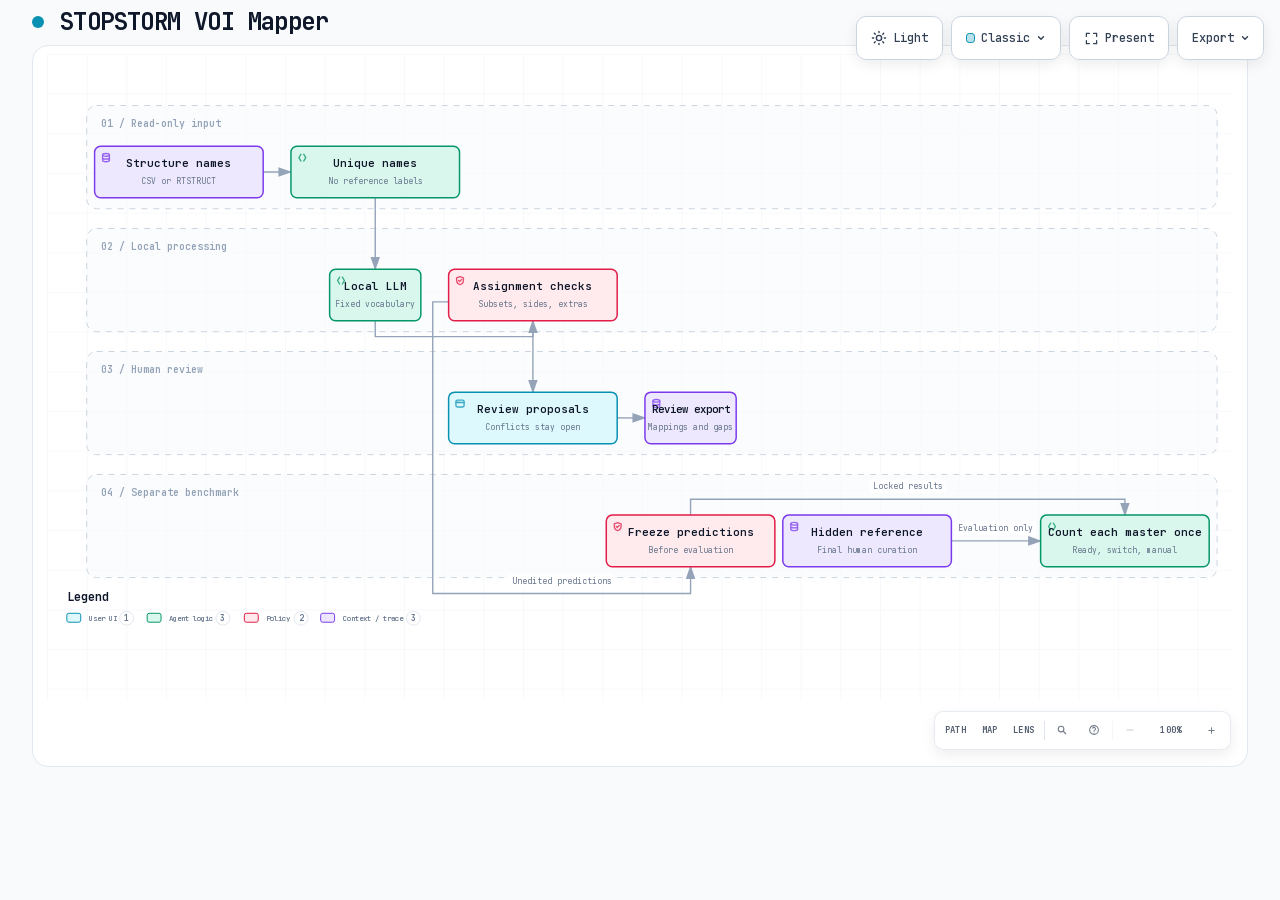
==== commit fe659005: "Add reviewed mapping safeguards and action-based evaluation guidance" ====
--- a/docs/workflow.html
+++ b/docs/workflow.html
@@ -5219,8 +5219,8 @@
           <text data-detail="context" x="331" y="255" class="t-muted" font-size="8" text-anchor="middle">Fixed vocabulary</text>
         </g>
 
-        <g id="node-guard" data-node-id="guard" data-node-label="Assignment checks" tabindex="0" role="button" aria-label="Focus Assignment checks, Sides and duplicates, Local processing" aria-pressed="false" data-node-kind="security" data-node-sublabel="Sides and duplicates" data-node-context="Local processing">
-          <title>Assignment checks · Sides and duplicates · Local processing</title>
+        <g id="node-guard" data-node-id="guard" data-node-label="Assignment checks" tabindex="0" role="button" aria-label="Focus Assignment checks, Subsets, sides, extras, Local processing" aria-pressed="false" data-node-kind="security" data-node-sublabel="Subsets, sides, extras" data-node-context="Local processing">
+          <title>Assignment checks · Subsets, sides, extras · Local processing</title>
           <rect x="405" y="217" width="170" height="52" rx="6" class="c-mask"/>
           <rect x="405" y="217" width="170" height="52" rx="6" class="c-security" stroke-width="1.5"/>
           <g aria-hidden="true" data-semantic-sigil="security" class="semantic-sigil s-security" transform="translate(411 223) scale(0.6875)">
@@ -5228,7 +5228,7 @@
             <path d="m5.8 8 1.5 1.5 3-3"/>
           </g>
           <text data-node-label="" data-detail-anchor="" x="490" y="238" class="t-primary" font-size="11" font-weight="600" text-anchor="middle">Assignment checks</text>
-          <text data-detail="context" x="490" y="255" class="t-muted" font-size="8" text-anchor="middle">Sides and duplicates</text>
+          <text data-detail="context" x="490" y="255" class="t-muted" font-size="8" text-anchor="middle">Subsets, sides, extras</text>
         </g>
 
         <g id="node-review" data-node-id="review" data-node-label="Review proposals" tabindex="0" role="button" aria-label="Focus Review proposals, Conflicts stay open, Human review" aria-pressed="false" data-node-kind="frontend" data-node-sublabel="Conflicts stay open" data-node-context="Human review">
@@ -5281,15 +5281,15 @@
           <text data-detail="context" x="827" y="503" class="t-muted" font-size="8" text-anchor="middle">Final human curation</text>
         </g>
 
-        <g id="node-score" data-node-id="score" data-node-label="Measure agreement" tabindex="0" role="button" aria-label="Focus Measure agreement, Precision and coverage, Separate benchmark" aria-pressed="false" data-node-kind="backend" data-node-sublabel="Precision and coverage" data-node-context="Separate benchmark">
-          <title>Measure agreement · Precision and coverage · Separate benchmark</title>
+        <g id="node-score" data-node-id="score" data-node-label="Count each master once" tabindex="0" role="button" aria-label="Focus Count each master once, Ready, switch, manual, Separate benchmark" aria-pressed="false" data-node-kind="backend" data-node-sublabel="Ready, switch, manual" data-node-context="Separate benchmark">
+          <title>Count each master once · Ready, switch, manual · Separate benchmark</title>
           <rect x="1002" y="465" width="170" height="52" rx="6" class="c-mask"/>
           <rect x="1002" y="465" width="170" height="52" rx="6" class="c-backend" stroke-width="1.5"/>
           <g aria-hidden="true" data-semantic-sigil="backend" class="semantic-sigil s-backend" transform="translate(1008 471) scale(0.6875)">
             <path d="M6 3 3 8l3 5M10 3l3 5-3 5"/>
           </g>
-          <text data-node-label="" data-detail-anchor="" x="1087" y="486" class="t-primary" font-size="11" font-weight="600" text-anchor="middle">Measure agreement</text>
-          <text data-detail="context" x="1087" y="503" class="t-muted" font-size="8" text-anchor="middle">Precision and coverage</text>
+          <text data-node-label="" data-detail-anchor="" x="1087" y="486" class="t-primary" font-size="11" font-weight="600" text-anchor="middle">Count each master once</text>
+          <text data-detail="context" x="1087" y="503" class="t-muted" font-size="8" text-anchor="middle">Ready, switch, manual</text>
         </g>
 
         <!-- Edge labels -->
